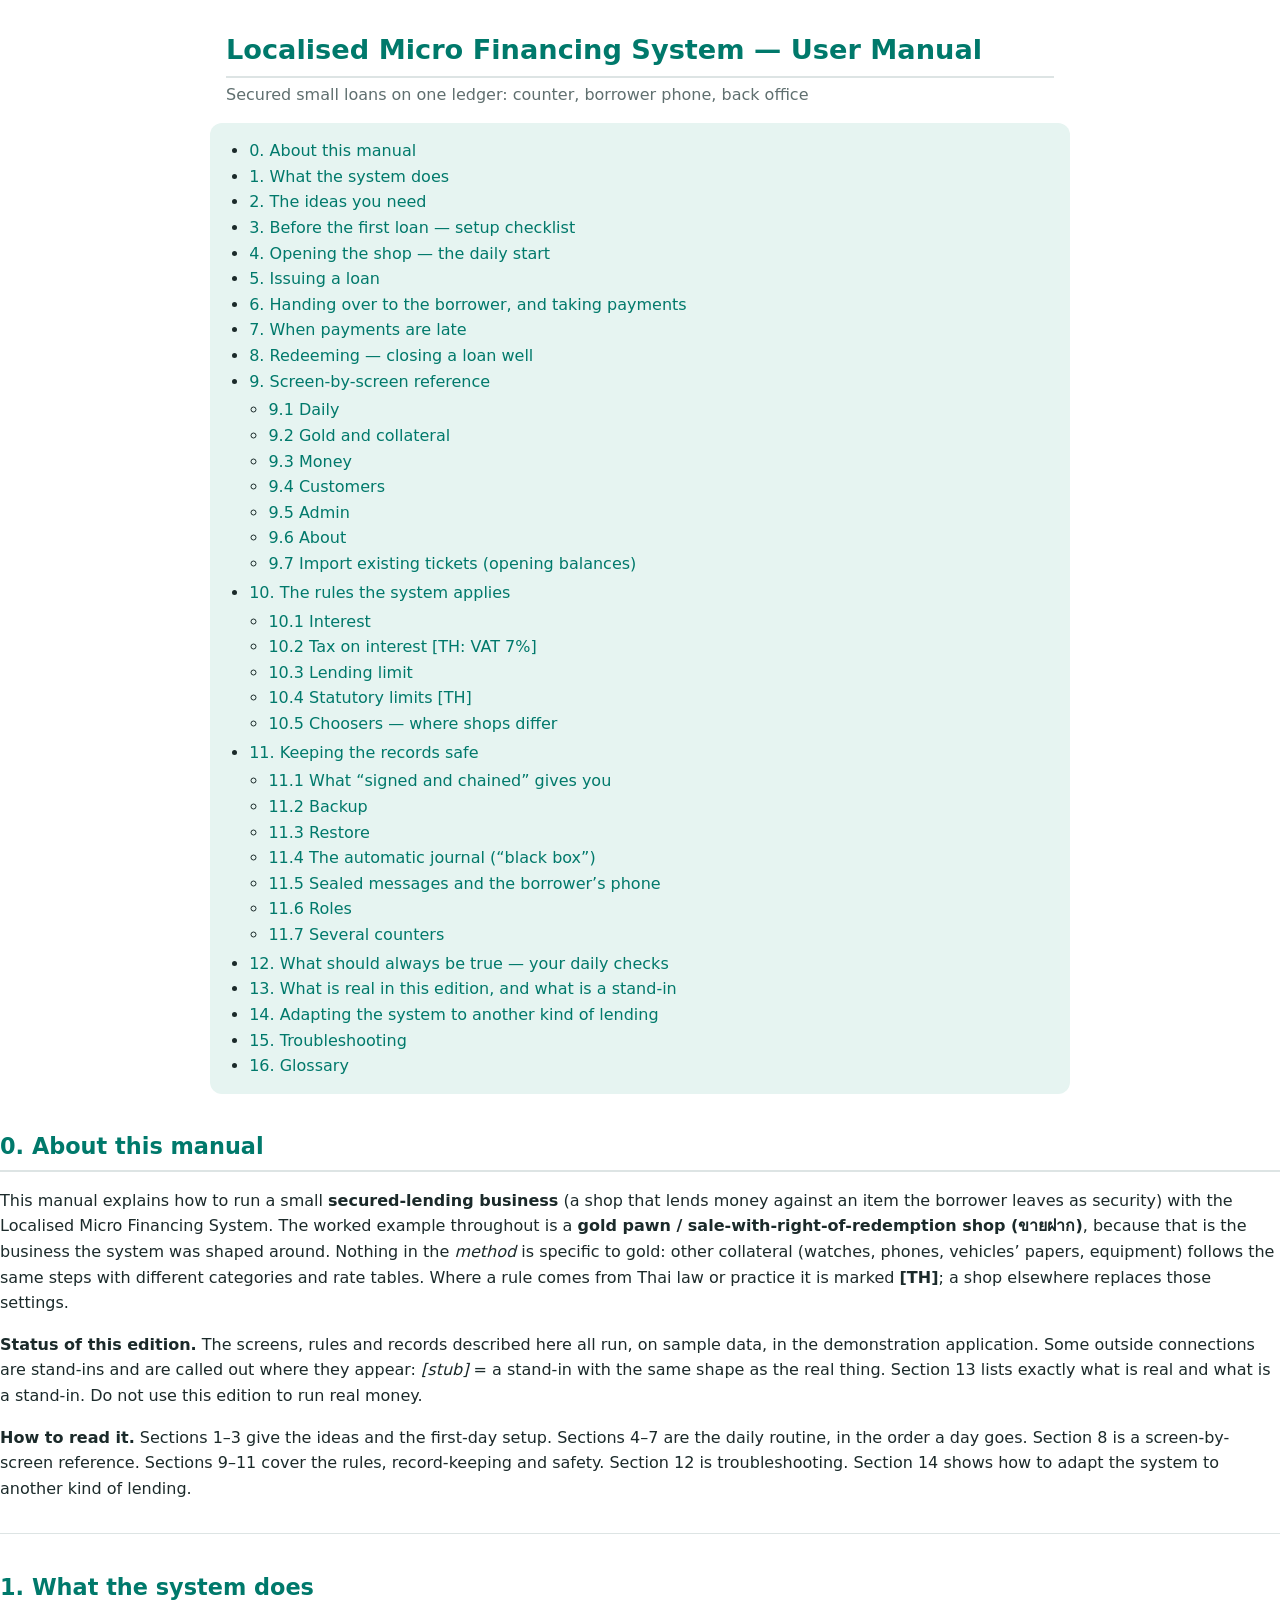
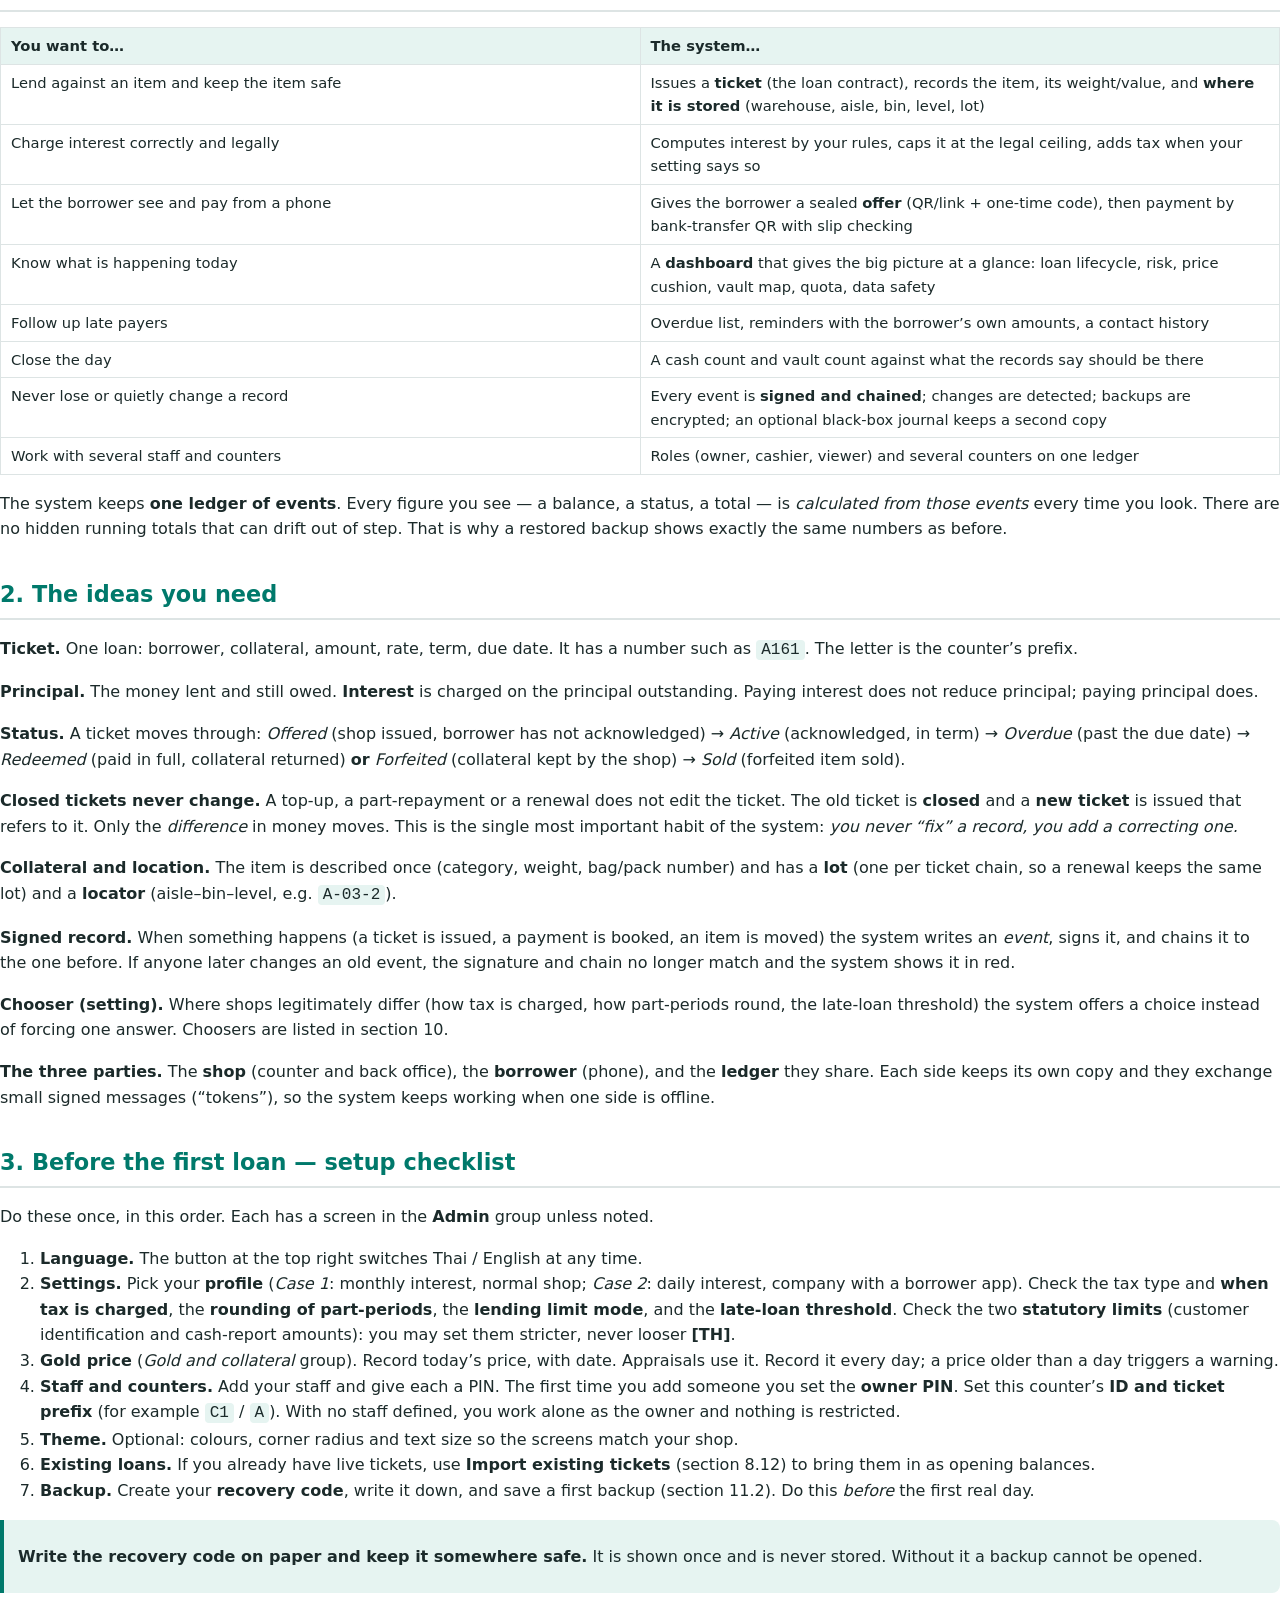
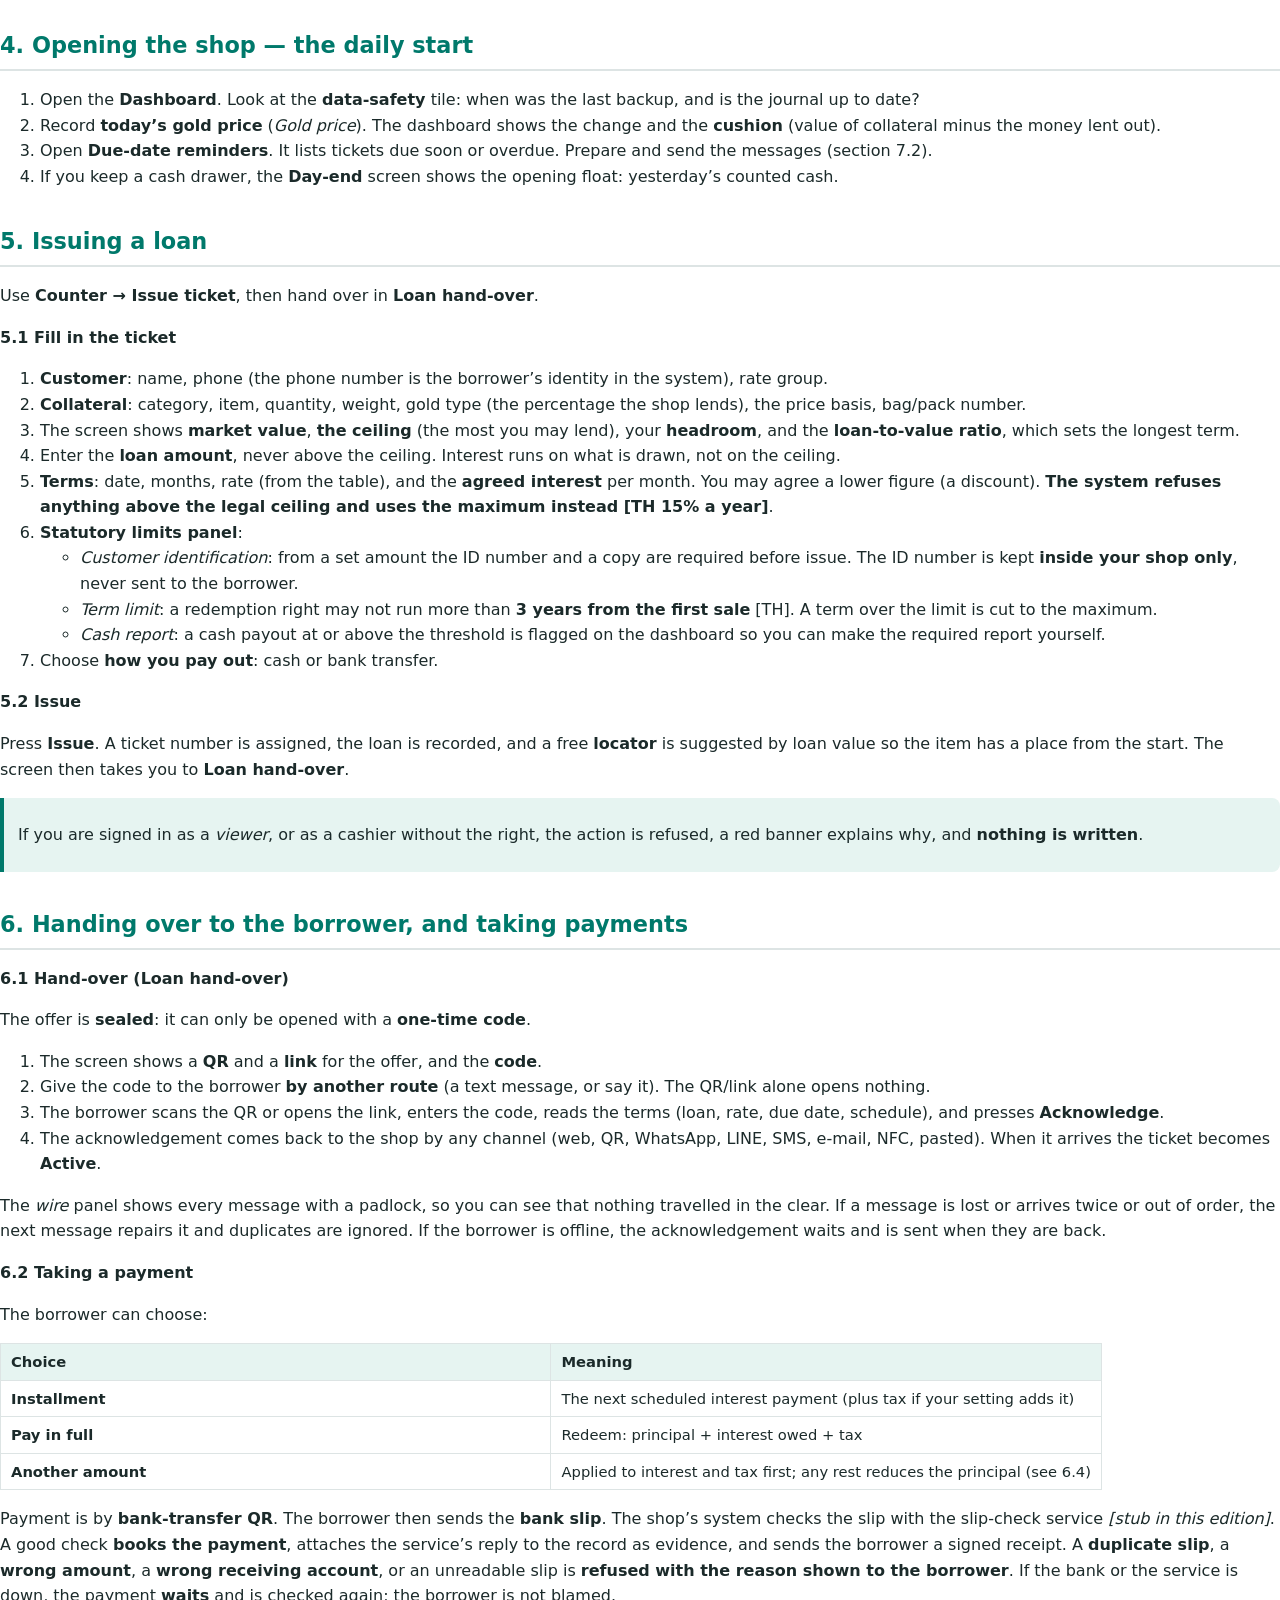
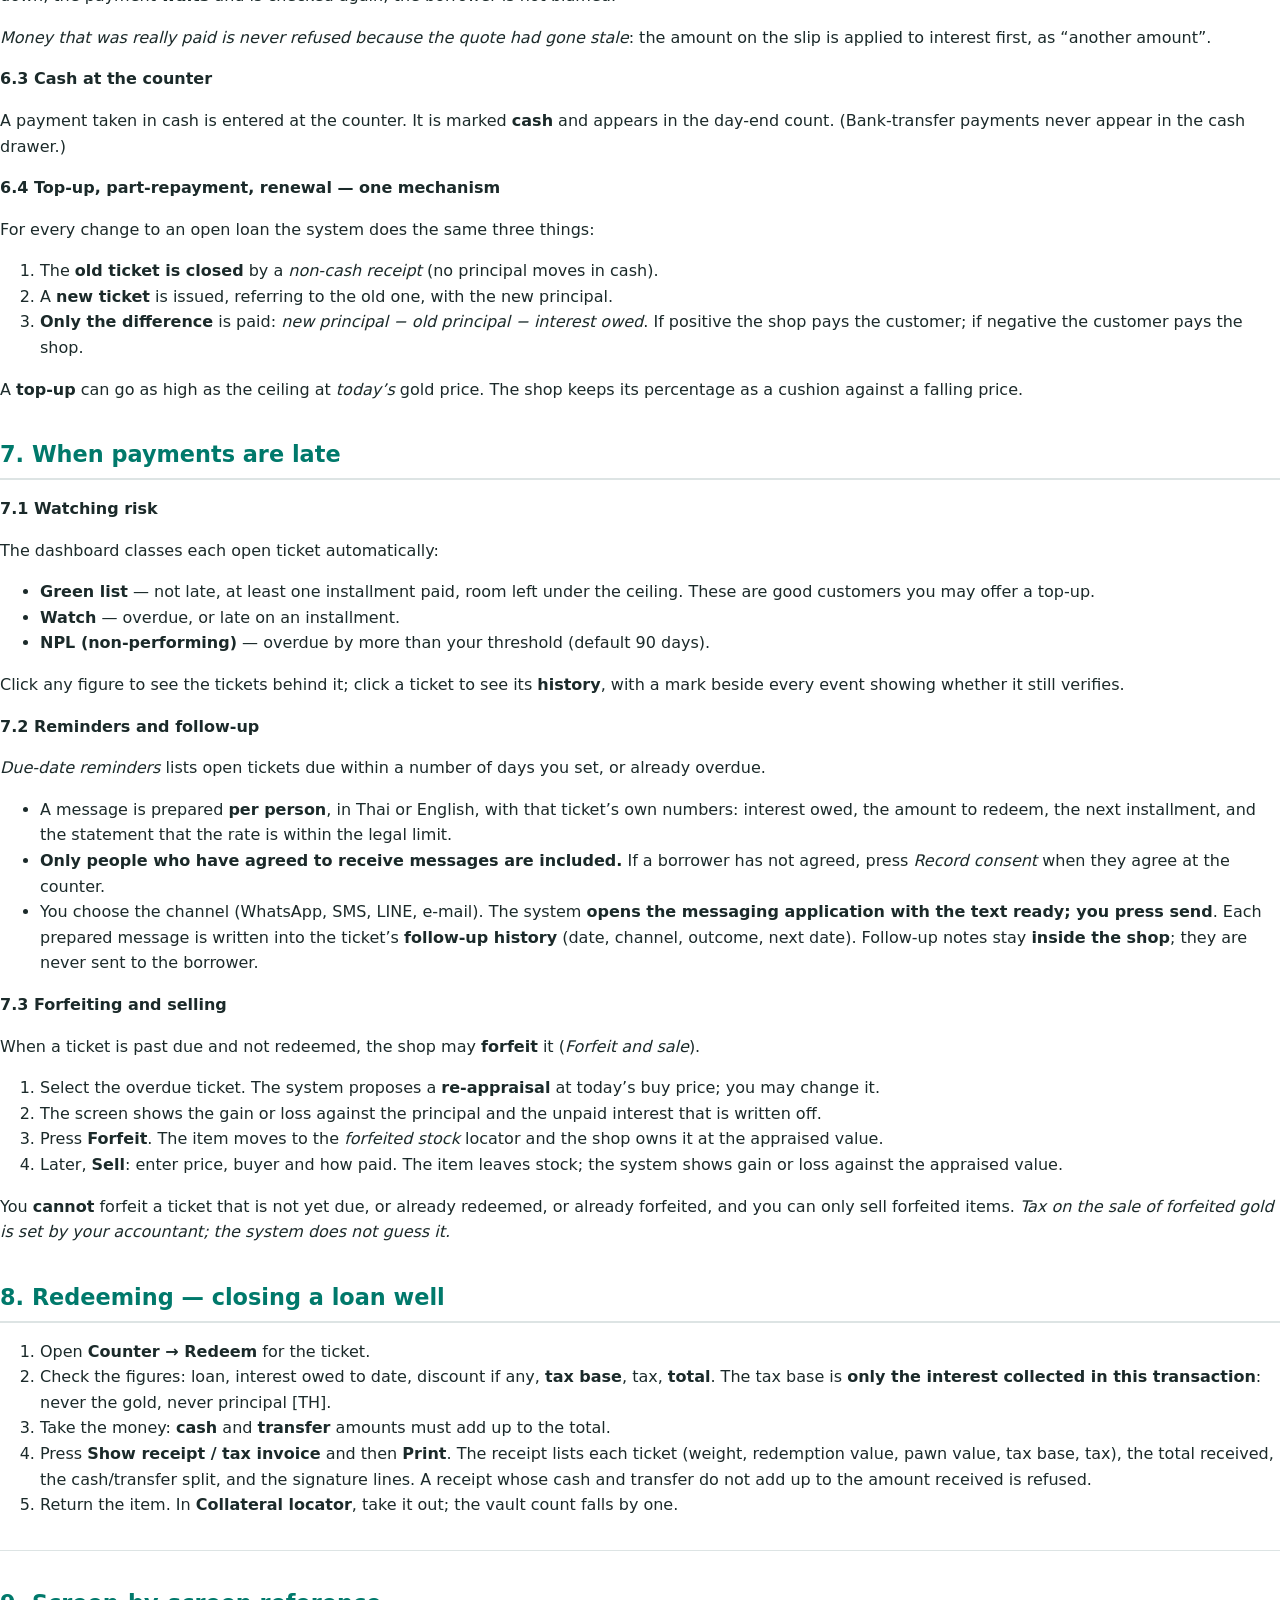
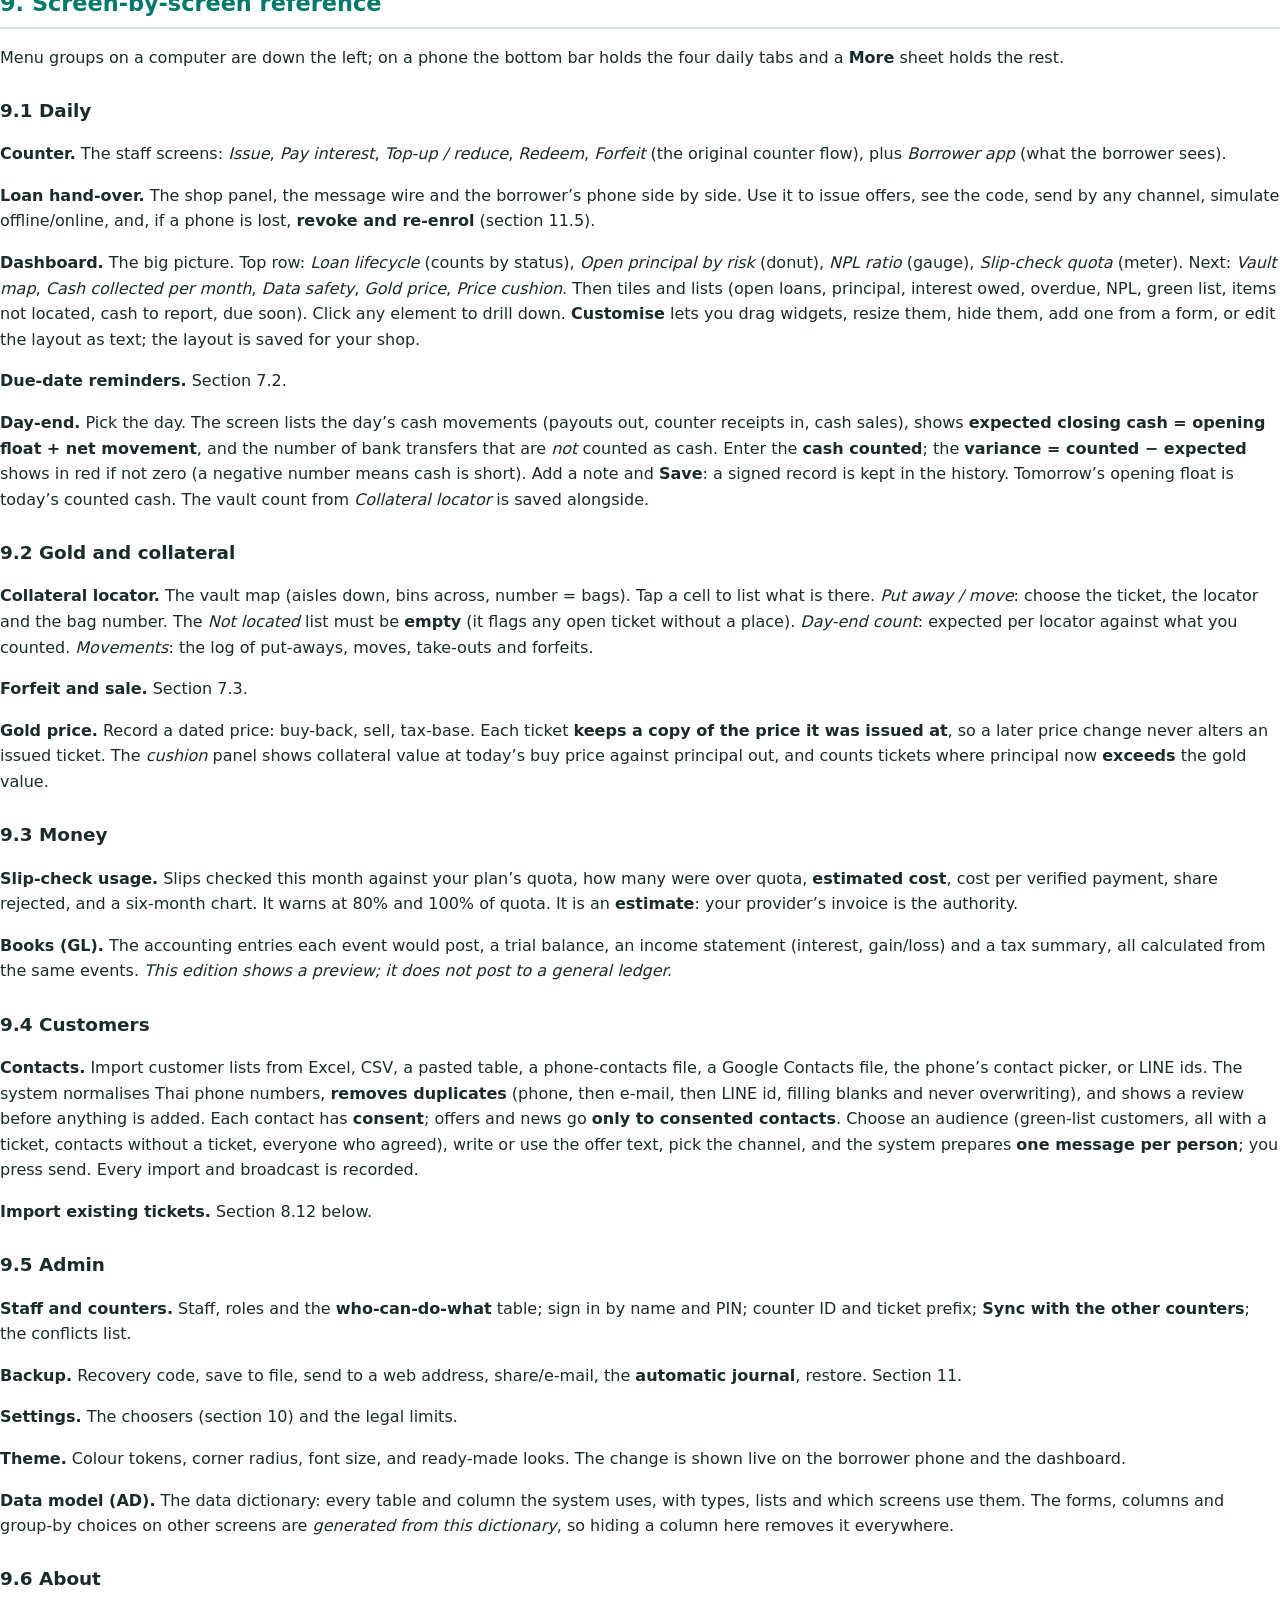
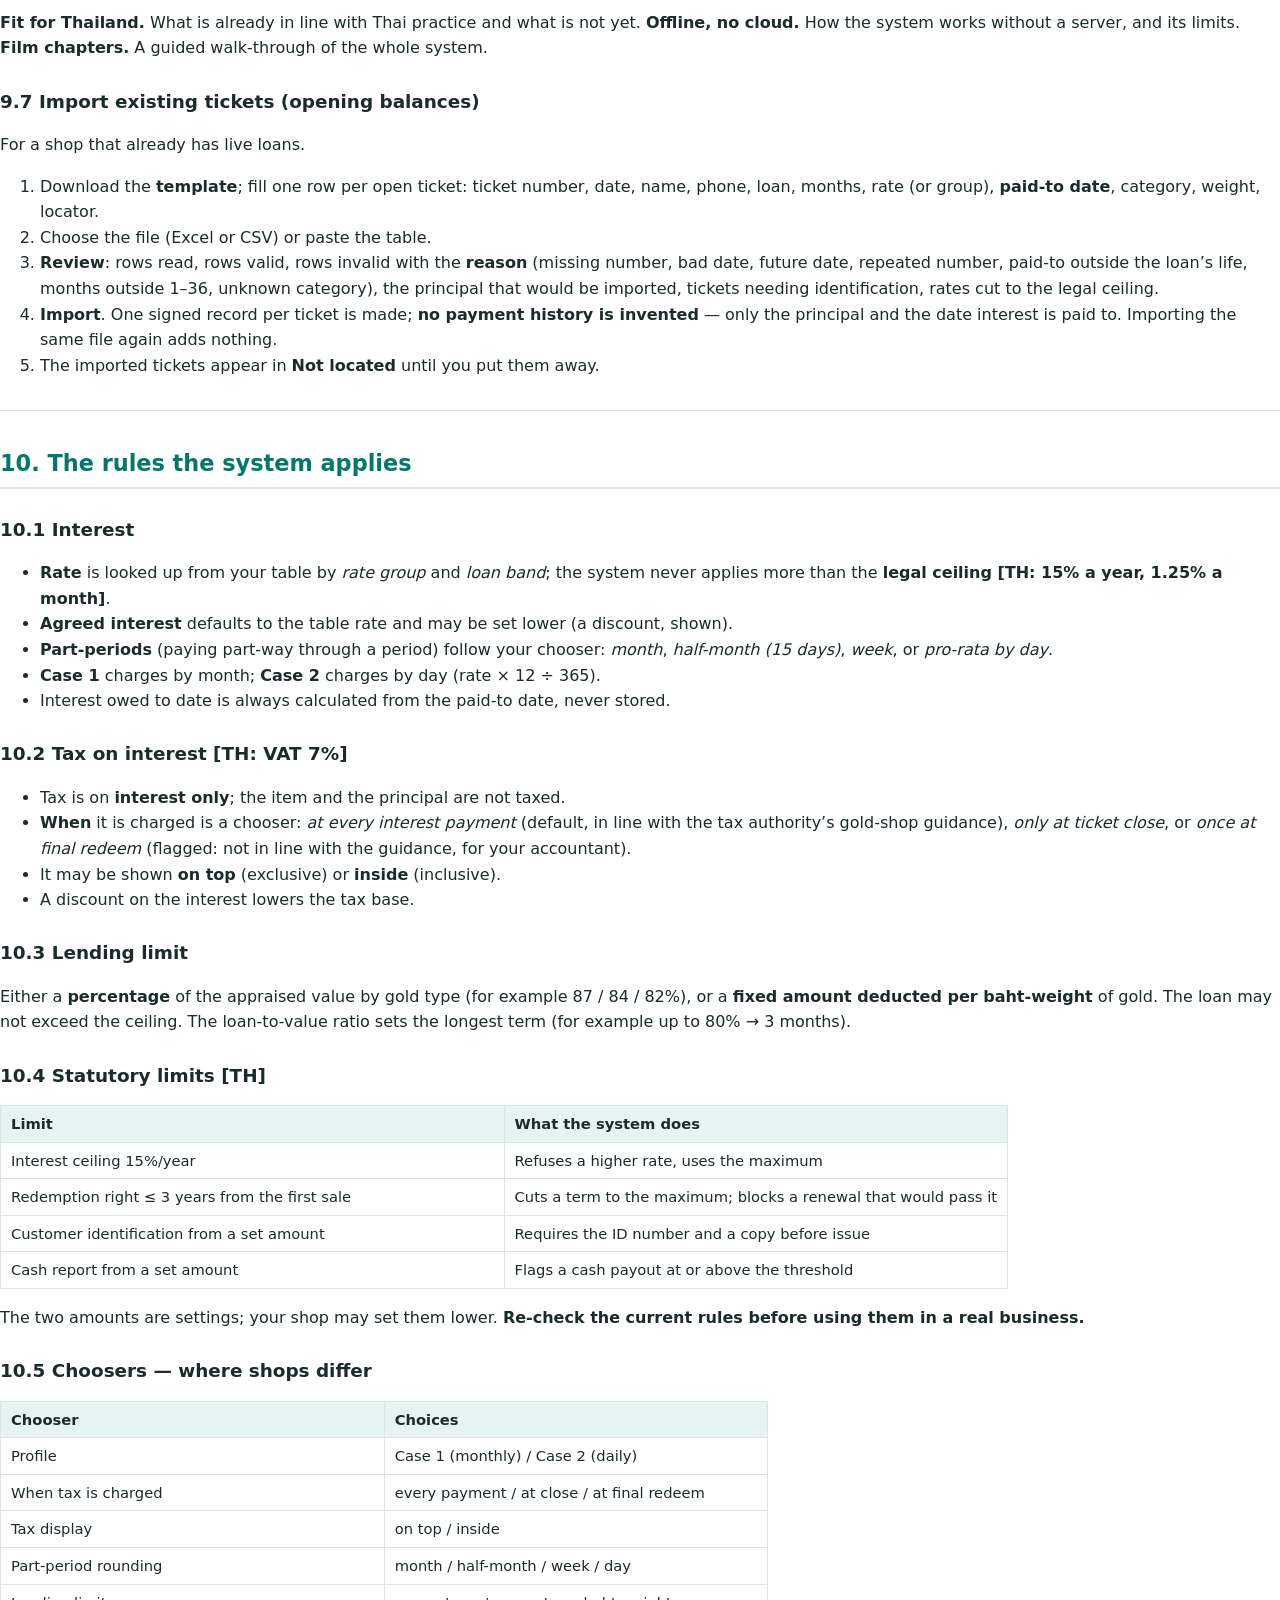
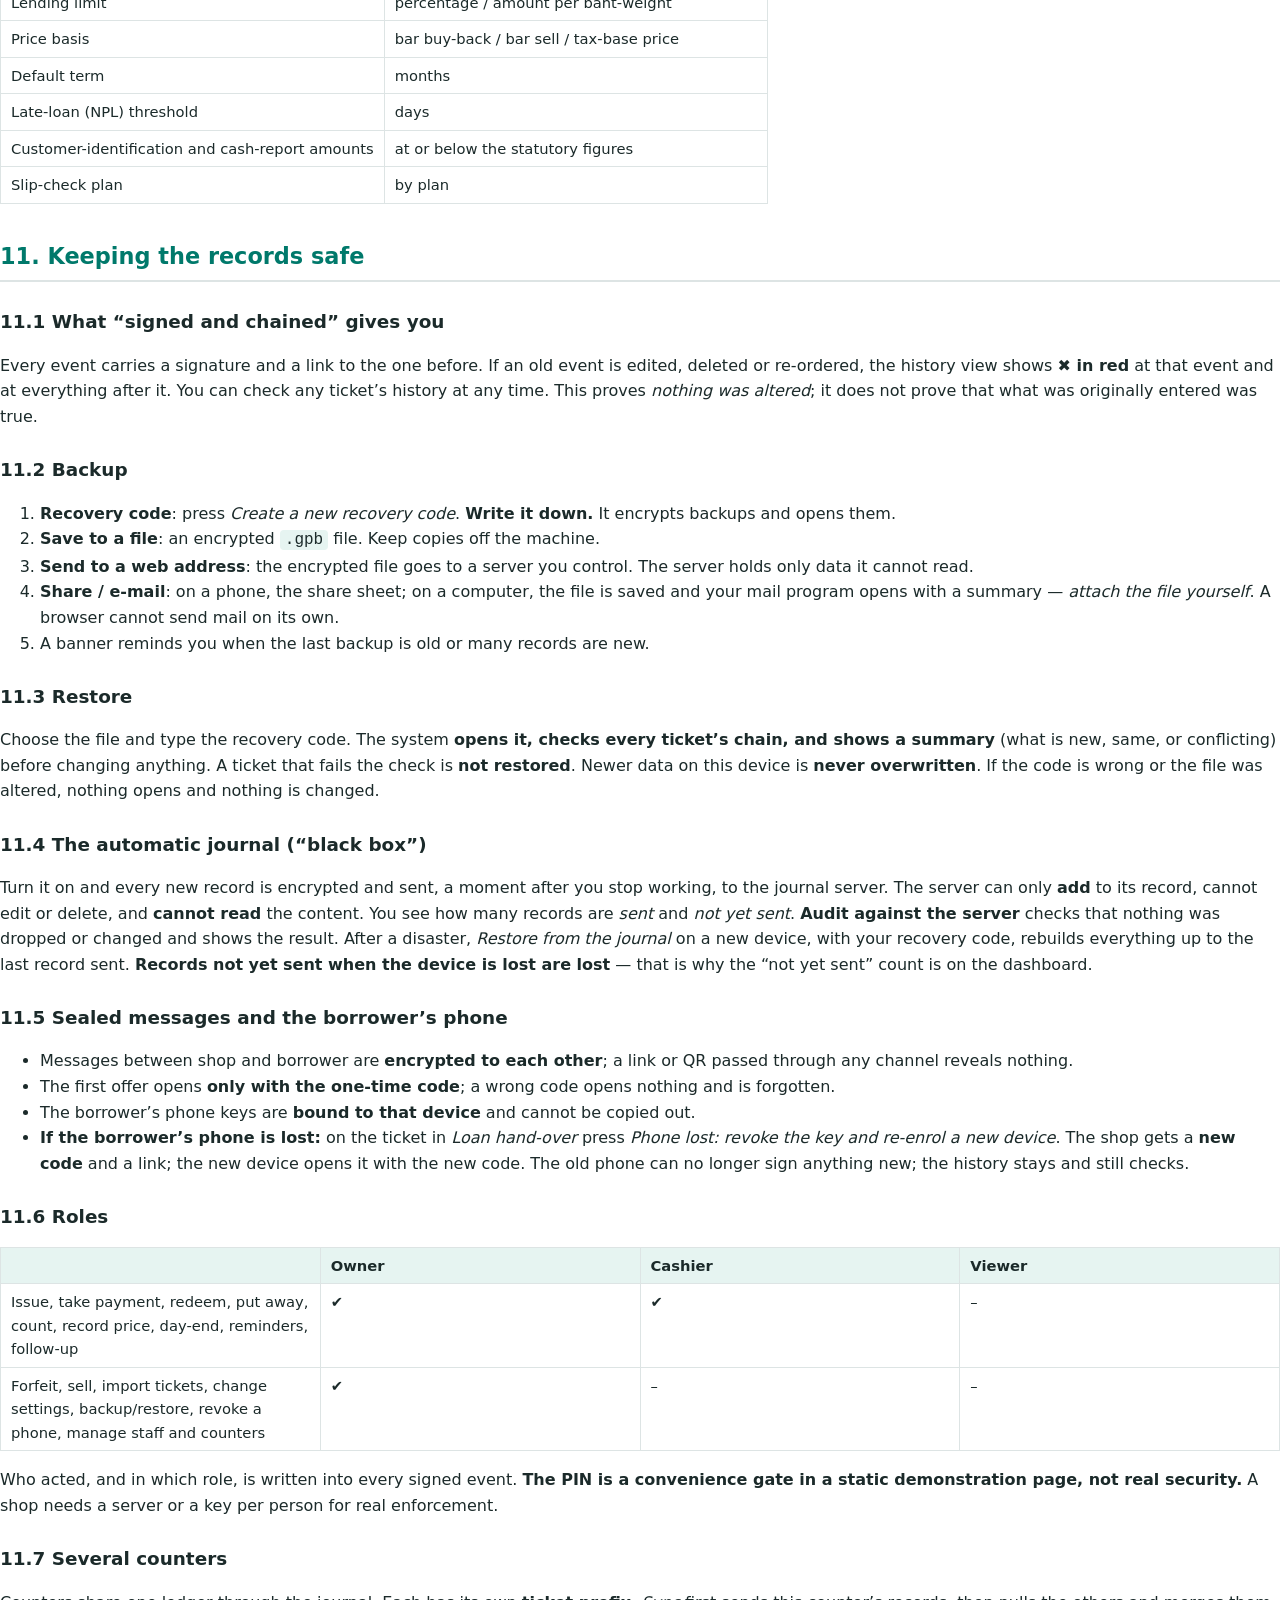
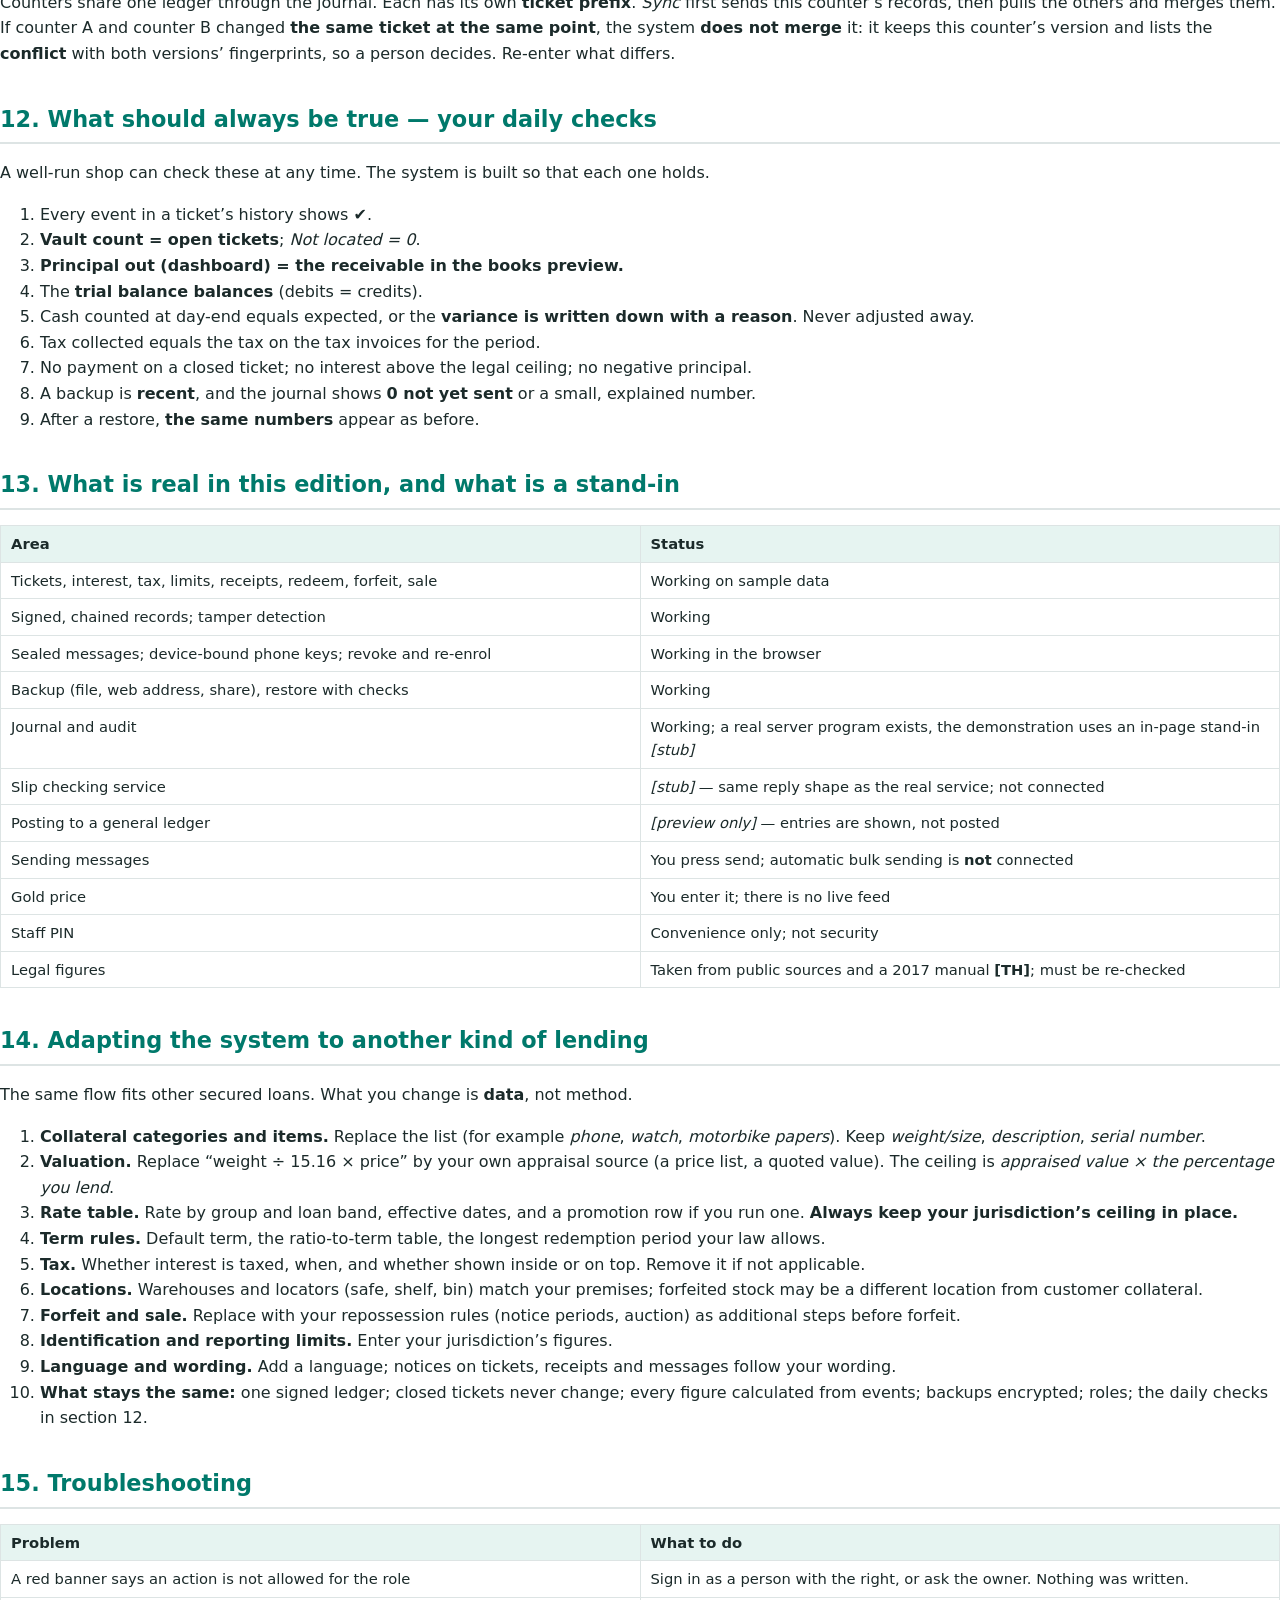
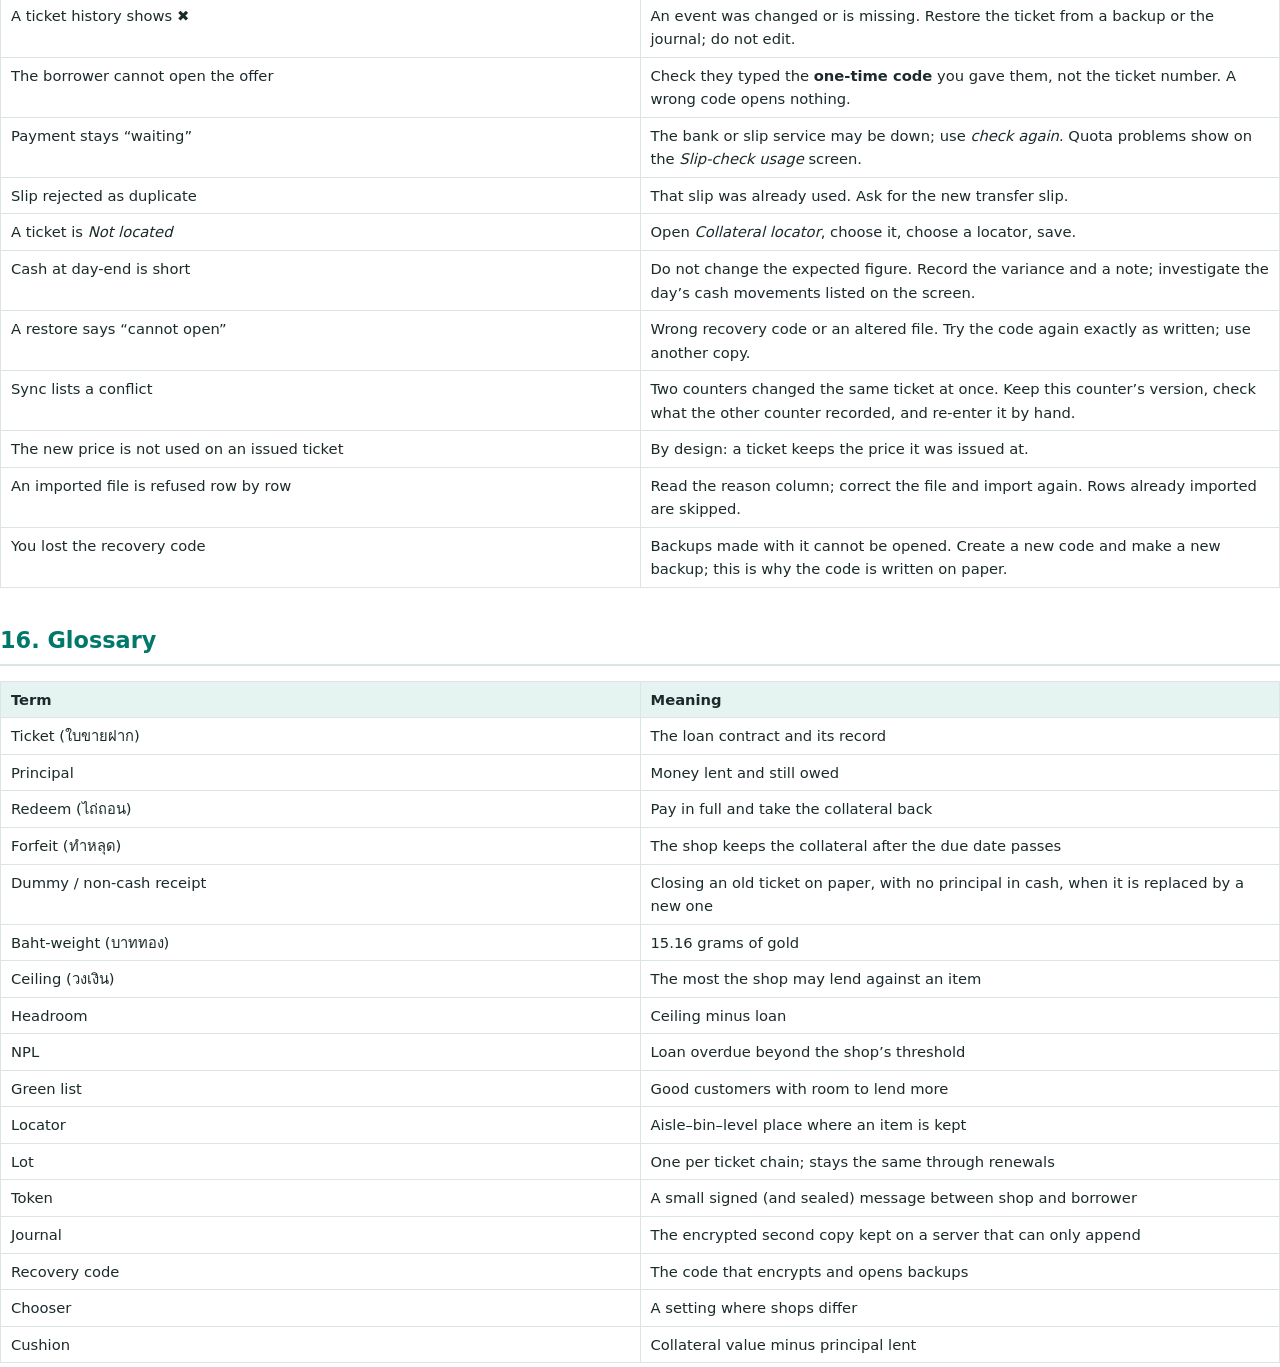
==== manual/index.html @ 19d47364 "User manual (HTML) linked from the landing page Co-Authored-By: Claude Sonnet 5.5 <noreply@anthropic" ====
<!DOCTYPE html>
<html xmlns="http://www.w3.org/1999/xhtml" lang="en" xml:lang="en">
<head>
  <meta charset="utf-8" />
  <meta name="generator" content="pandoc" />
  <meta name="viewport" content="width=device-width, initial-scale=1.0, user-scalable=yes" />
  <title>User manual</title>
  <style>
    code{white-space: pre-wrap;}
    span.smallcaps{font-variant: small-caps;}
    div.columns{display: flex; gap: min(4vw, 1.5em);}
    div.column{flex: auto; overflow-x: auto;}
    div.hanging-indent{margin-left: 1.5em; text-indent: -1.5em;}
    /* The extra [class] is a hack that increases specificity enough to
       override a similar rule in reveal.js */
    ul.task-list[class]{list-style: none;}
    ul.task-list li input[type="checkbox"] {
      font-size: inherit;
      width: 0.8em;
      margin: 0 0.8em 0.2em -1.6em;
      vertical-align: middle;
    }
    .display.math{display: block; text-align: center; margin: 0.5rem auto;}
  </style>
  <link rel="stylesheet" href="style.css" />
</head>
<body>
<header id="title-block-header">
<h1 class="title">Localised Micro Financing System — User Manual</h1>
<p class="subtitle">Secured small loans on one ledger: counter, borrower
phone, back office</p>
</header>
<nav id="TOC" role="doc-toc">
<ul>
<li><a href="#about-this-manual" id="toc-about-this-manual">0. About
this manual</a></li>
<li><a href="#what-the-system-does" id="toc-what-the-system-does">1.
What the system does</a></li>
<li><a href="#the-ideas-you-need" id="toc-the-ideas-you-need">2. The
ideas you need</a></li>
<li><a href="#before-the-first-loan-setup-checklist"
id="toc-before-the-first-loan-setup-checklist">3. Before the first loan
— setup checklist</a></li>
<li><a href="#opening-the-shop-the-daily-start"
id="toc-opening-the-shop-the-daily-start">4. Opening the shop — the
daily start</a></li>
<li><a href="#issuing-a-loan" id="toc-issuing-a-loan">5. Issuing a
loan</a></li>
<li><a href="#handing-over-to-the-borrower-and-taking-payments"
id="toc-handing-over-to-the-borrower-and-taking-payments">6. Handing
over to the borrower, and taking payments</a></li>
<li><a href="#when-payments-are-late" id="toc-when-payments-are-late">7.
When payments are late</a></li>
<li><a href="#redeeming-closing-a-loan-well"
id="toc-redeeming-closing-a-loan-well">8. Redeeming — closing a loan
well</a></li>
<li><a href="#screen-by-screen-reference"
id="toc-screen-by-screen-reference">9. Screen-by-screen reference</a>
<ul>
<li><a href="#daily" id="toc-daily">9.1 Daily</a></li>
<li><a href="#gold-and-collateral" id="toc-gold-and-collateral">9.2 Gold
and collateral</a></li>
<li><a href="#money" id="toc-money">9.3 Money</a></li>
<li><a href="#customers" id="toc-customers">9.4 Customers</a></li>
<li><a href="#admin" id="toc-admin">9.5 Admin</a></li>
<li><a href="#about" id="toc-about">9.6 About</a></li>
<li><a href="#import-existing-tickets-opening-balances"
id="toc-import-existing-tickets-opening-balances">9.7 Import existing
tickets (opening balances)</a></li>
</ul></li>
<li><a href="#the-rules-the-system-applies"
id="toc-the-rules-the-system-applies">10. The rules the system
applies</a>
<ul>
<li><a href="#interest" id="toc-interest">10.1 Interest</a></li>
<li><a href="#tax-on-interest-th-vat-7"
id="toc-tax-on-interest-th-vat-7">10.2 Tax on interest [TH: VAT
7%]</a></li>
<li><a href="#lending-limit" id="toc-lending-limit">10.3 Lending
limit</a></li>
<li><a href="#statutory-limits-th" id="toc-statutory-limits-th">10.4
Statutory limits [TH]</a></li>
<li><a href="#choosers-where-shops-differ"
id="toc-choosers-where-shops-differ">10.5 Choosers — where shops
differ</a></li>
</ul></li>
<li><a href="#keeping-the-records-safe"
id="toc-keeping-the-records-safe">11. Keeping the records safe</a>
<ul>
<li><a href="#what-signed-and-chained-gives-you"
id="toc-what-signed-and-chained-gives-you">11.1 What “signed and
chained” gives you</a></li>
<li><a href="#backup" id="toc-backup">11.2 Backup</a></li>
<li><a href="#restore" id="toc-restore">11.3 Restore</a></li>
<li><a href="#the-automatic-journal-black-box"
id="toc-the-automatic-journal-black-box">11.4 The automatic journal
(“black box”)</a></li>
<li><a href="#sealed-messages-and-the-borrowers-phone"
id="toc-sealed-messages-and-the-borrowers-phone">11.5 Sealed messages
and the borrower’s phone</a></li>
<li><a href="#roles" id="toc-roles">11.6 Roles</a></li>
<li><a href="#several-counters" id="toc-several-counters">11.7 Several
counters</a></li>
</ul></li>
<li><a href="#what-should-always-be-true-your-daily-checks"
id="toc-what-should-always-be-true-your-daily-checks">12. What should
always be true — your daily checks</a></li>
<li><a href="#what-is-real-in-this-edition-and-what-is-a-stand-in"
id="toc-what-is-real-in-this-edition-and-what-is-a-stand-in">13. What is
real in this edition, and what is a stand-in</a></li>
<li><a href="#adapting-the-system-to-another-kind-of-lending"
id="toc-adapting-the-system-to-another-kind-of-lending">14. Adapting the
system to another kind of lending</a></li>
<li><a href="#troubleshooting" id="toc-troubleshooting">15.
Troubleshooting</a></li>
<li><a href="#glossary" id="toc-glossary">16. Glossary</a></li>
</ul>
</nav>
<h1 id="about-this-manual">0. About this manual</h1>
<p>This manual explains how to run a small <strong>secured-lending
business</strong> (a shop that lends money against an item the borrower
leaves as security) with the Localised Micro Financing System. The
worked example throughout is a <strong>gold pawn /
sale-with-right-of-redemption shop (ขายฝาก)</strong>, because that is
the business the system was shaped around. Nothing in the
<em>method</em> is specific to gold: other collateral (watches, phones,
vehicles’ papers, equipment) follows the same steps with different
categories and rate tables. Where a rule comes from Thai law or practice
it is marked <strong>[TH]</strong>; a shop elsewhere replaces those
settings.</p>
<p><strong>Status of this edition.</strong> The screens, rules and
records described here all run, on sample data, in the demonstration
application. Some outside connections are stand-ins and are called out
where they appear: <em>[stub]</em> = a stand-in with the same shape as
the real thing. Section 13 lists exactly what is real and what is a
stand-in. Do not use this edition to run real money.</p>
<p><strong>How to read it.</strong> Sections 1–3 give the ideas and the
first-day setup. Sections 4–7 are the daily routine, in the order a day
goes. Section 8 is a screen-by-screen reference. Sections 9–11 cover the
rules, record-keeping and safety. Section 12 is troubleshooting. Section
14 shows how to adapt the system to another kind of lending.</p>
<hr />
<h1 id="what-the-system-does">1. What the system does</h1>
<table>
<colgroup>
<col style="width: 50%" />
<col style="width: 50%" />
</colgroup>
<thead>
<tr class="header">
<th>You want to…</th>
<th>The system…</th>
</tr>
</thead>
<tbody>
<tr class="odd">
<td>Lend against an item and keep the item safe</td>
<td>Issues a <strong>ticket</strong> (the loan contract), records the
item, its weight/value, and <strong>where it is stored</strong>
(warehouse, aisle, bin, level, lot)</td>
</tr>
<tr class="even">
<td>Charge interest correctly and legally</td>
<td>Computes interest by your rules, caps it at the legal ceiling, adds
tax when your setting says so</td>
</tr>
<tr class="odd">
<td>Let the borrower see and pay from a phone</td>
<td>Gives the borrower a sealed <strong>offer</strong> (QR/link +
one-time code), then payment by bank-transfer QR with slip checking</td>
</tr>
<tr class="even">
<td>Know what is happening today</td>
<td>A <strong>dashboard</strong> that gives the big picture at a glance:
loan lifecycle, risk, price cushion, vault map, quota, data safety</td>
</tr>
<tr class="odd">
<td>Follow up late payers</td>
<td>Overdue list, reminders with the borrower’s own amounts, a contact
history</td>
</tr>
<tr class="even">
<td>Close the day</td>
<td>A cash count and vault count against what the records say should be
there</td>
</tr>
<tr class="odd">
<td>Never lose or quietly change a record</td>
<td>Every event is <strong>signed and chained</strong>; changes are
detected; backups are encrypted; an optional black-box journal keeps a
second copy</td>
</tr>
<tr class="even">
<td>Work with several staff and counters</td>
<td>Roles (owner, cashier, viewer) and several counters on one
ledger</td>
</tr>
</tbody>
</table>
<p>The system keeps <strong>one ledger of events</strong>. Every figure
you see — a balance, a status, a total — is <em>calculated from those
events</em> every time you look. There are no hidden running totals that
can drift out of step. That is why a restored backup shows exactly the
same numbers as before.</p>
<h1 id="the-ideas-you-need">2. The ideas you need</h1>
<p><strong>Ticket.</strong> One loan: borrower, collateral, amount,
rate, term, due date. It has a number such as <code>A161</code>. The
letter is the counter’s prefix.</p>
<p><strong>Principal.</strong> The money lent and still owed.
<strong>Interest</strong> is charged on the principal outstanding.
Paying interest does not reduce principal; paying principal does.</p>
<p><strong>Status.</strong> A ticket moves through: <em>Offered</em>
(shop issued, borrower has not acknowledged) → <em>Active</em>
(acknowledged, in term) → <em>Overdue</em> (past the due date) →
<em>Redeemed</em> (paid in full, collateral returned)
<strong>or</strong> <em>Forfeited</em> (collateral kept by the shop) →
<em>Sold</em> (forfeited item sold).</p>
<p><strong>Closed tickets never change.</strong> A top-up, a
part-repayment or a renewal does not edit the ticket. The old ticket is
<strong>closed</strong> and a <strong>new ticket</strong> is issued that
refers to it. Only the <em>difference</em> in money moves. This is the
single most important habit of the system: <em>you never “fix” a record,
you add a correcting one.</em></p>
<p><strong>Collateral and location.</strong> The item is described once
(category, weight, bag/pack number) and has a <strong>lot</strong> (one
per ticket chain, so a renewal keeps the same lot) and a
<strong>locator</strong> (aisle–bin–level,
e.g. <code>A-03-2</code>).</p>
<p><strong>Signed record.</strong> When something happens (a ticket is
issued, a payment is booked, an item is moved) the system writes an
<em>event</em>, signs it, and chains it to the one before. If anyone
later changes an old event, the signature and chain no longer match and
the system shows it in red.</p>
<p><strong>Chooser (setting).</strong> Where shops legitimately differ
(how tax is charged, how part-periods round, the late-loan threshold)
the system offers a choice instead of forcing one answer. Choosers are
listed in section 10.</p>
<p><strong>The three parties.</strong> The <strong>shop</strong>
(counter and back office), the <strong>borrower</strong> (phone), and
the <strong>ledger</strong> they share. Each side keeps its own copy and
they exchange small signed messages (“tokens”), so the system keeps
working when one side is offline.</p>
<h1 id="before-the-first-loan-setup-checklist">3. Before the first loan
— setup checklist</h1>
<p>Do these once, in this order. Each has a screen in the
<strong>Admin</strong> group unless noted.</p>
<ol type="1">
<li><strong>Language.</strong> The button at the top right switches Thai
/ English at any time.</li>
<li><strong>Settings.</strong> Pick your <strong>profile</strong>
(<em>Case 1</em>: monthly interest, normal shop; <em>Case 2</em>: daily
interest, company with a borrower app). Check the tax type and
<strong>when tax is charged</strong>, the <strong>rounding of
part-periods</strong>, the <strong>lending limit mode</strong>, and the
<strong>late-loan threshold</strong>. Check the two <strong>statutory
limits</strong> (customer identification and cash-report amounts): you
may set them stricter, never looser <strong>[TH]</strong>.</li>
<li><strong>Gold price</strong> (<em>Gold and collateral</em> group).
Record today’s price, with date. Appraisals use it. Record it every day;
a price older than a day triggers a warning.</li>
<li><strong>Staff and counters.</strong> Add your staff and give each a
PIN. The first time you add someone you set the <strong>owner
PIN</strong>. Set this counter’s <strong>ID and ticket prefix</strong>
(for example <code>C1</code> / <code>A</code>). With no staff defined,
you work alone as the owner and nothing is restricted.</li>
<li><strong>Theme.</strong> Optional: colours, corner radius and text
size so the screens match your shop.</li>
<li><strong>Existing loans.</strong> If you already have live tickets,
use <strong>Import existing tickets</strong> (section 8.12) to bring
them in as opening balances.</li>
<li><strong>Backup.</strong> Create your <strong>recovery code</strong>,
write it down, and save a first backup (section 11.2). Do this
<em>before</em> the first real day.</li>
</ol>
<blockquote>
<p><strong>Write the recovery code on paper and keep it somewhere
safe.</strong> It is shown once and is never stored. Without it a backup
cannot be opened.</p>
</blockquote>
<h1 id="opening-the-shop-the-daily-start">4. Opening the shop — the
daily start</h1>
<ol type="1">
<li>Open the <strong>Dashboard</strong>. Look at the
<strong>data-safety</strong> tile: when was the last backup, and is the
journal up to date?</li>
<li>Record <strong>today’s gold price</strong> (<em>Gold price</em>).
The dashboard shows the change and the <strong>cushion</strong> (value
of collateral minus the money lent out).</li>
<li>Open <strong>Due-date reminders</strong>. It lists tickets due soon
or overdue. Prepare and send the messages (section 7.2).</li>
<li>If you keep a cash drawer, the <strong>Day-end</strong> screen shows
the opening float: yesterday’s counted cash.</li>
</ol>
<h1 id="issuing-a-loan">5. Issuing a loan</h1>
<p>Use <strong>Counter → Issue ticket</strong>, then hand over in
<strong>Loan hand-over</strong>.</p>
<p><strong>5.1 Fill in the ticket</strong></p>
<ol type="1">
<li><strong>Customer</strong>: name, phone (the phone number is the
borrower’s identity in the system), rate group.</li>
<li><strong>Collateral</strong>: category, item, quantity, weight, gold
type (the percentage the shop lends), the price basis, bag/pack
number.</li>
<li>The screen shows <strong>market value</strong>, <strong>the
ceiling</strong> (the most you may lend), your
<strong>headroom</strong>, and the <strong>loan-to-value ratio</strong>,
which sets the longest term.</li>
<li>Enter the <strong>loan amount</strong>, never above the ceiling.
Interest runs on what is drawn, not on the ceiling.</li>
<li><strong>Terms</strong>: date, months, rate (from the table), and the
<strong>agreed interest</strong> per month. You may agree a lower figure
(a discount). <strong>The system refuses anything above the legal
ceiling and uses the maximum instead [TH 15% a year]</strong>.</li>
<li><strong>Statutory limits panel</strong>:
<ul>
<li><em>Customer identification</em>: from a set amount the ID number
and a copy are required before issue. The ID number is kept
<strong>inside your shop only</strong>, never sent to the borrower.</li>
<li><em>Term limit</em>: a redemption right may not run more than
<strong>3 years from the first sale</strong> [TH]. A term over the limit
is cut to the maximum.</li>
<li><em>Cash report</em>: a cash payout at or above the threshold is
flagged on the dashboard so you can make the required report
yourself.</li>
</ul></li>
<li>Choose <strong>how you pay out</strong>: cash or bank transfer.</li>
</ol>
<p><strong>5.2 Issue</strong></p>
<p>Press <strong>Issue</strong>. A ticket number is assigned, the loan
is recorded, and a free <strong>locator</strong> is suggested by loan
value so the item has a place from the start. The screen then takes you
to <strong>Loan hand-over</strong>.</p>
<blockquote>
<p>If you are signed in as a <em>viewer</em>, or as a cashier without
the right, the action is refused, a red banner explains why, and
<strong>nothing is written</strong>.</p>
</blockquote>
<h1 id="handing-over-to-the-borrower-and-taking-payments">6. Handing
over to the borrower, and taking payments</h1>
<p><strong>6.1 Hand-over (Loan hand-over)</strong></p>
<p>The offer is <strong>sealed</strong>: it can only be opened with a
<strong>one-time code</strong>.</p>
<ol type="1">
<li>The screen shows a <strong>QR</strong> and a <strong>link</strong>
for the offer, and the <strong>code</strong>.</li>
<li>Give the code to the borrower <strong>by another route</strong> (a
text message, or say it). The QR/link alone opens nothing.</li>
<li>The borrower scans the QR or opens the link, enters the code, reads
the terms (loan, rate, due date, schedule), and presses
<strong>Acknowledge</strong>.</li>
<li>The acknowledgement comes back to the shop by any channel (web, QR,
WhatsApp, LINE, SMS, e-mail, NFC, pasted). When it arrives the ticket
becomes <strong>Active</strong>.</li>
</ol>
<p>The <em>wire</em> panel shows every message with a padlock, so you
can see that nothing travelled in the clear. If a message is lost or
arrives twice or out of order, the next message repairs it and
duplicates are ignored. If the borrower is offline, the acknowledgement
waits and is sent when they are back.</p>
<p><strong>6.2 Taking a payment</strong></p>
<p>The borrower can choose:</p>
<table>
<colgroup>
<col style="width: 50%" />
<col style="width: 50%" />
</colgroup>
<thead>
<tr class="header">
<th>Choice</th>
<th>Meaning</th>
</tr>
</thead>
<tbody>
<tr class="odd">
<td><strong>Installment</strong></td>
<td>The next scheduled interest payment (plus tax if your setting adds
it)</td>
</tr>
<tr class="even">
<td><strong>Pay in full</strong></td>
<td>Redeem: principal + interest owed + tax</td>
</tr>
<tr class="odd">
<td><strong>Another amount</strong></td>
<td>Applied to interest and tax first; any rest reduces the principal
(see 6.4)</td>
</tr>
</tbody>
</table>
<p>Payment is by <strong>bank-transfer QR</strong>. The borrower then
sends the <strong>bank slip</strong>. The shop’s system checks the slip
with the slip-check service <em>[stub in this edition]</em>. A good
check <strong>books the payment</strong>, attaches the service’s reply
to the record as evidence, and sends the borrower a signed receipt. A
<strong>duplicate slip</strong>, a <strong>wrong amount</strong>, a
<strong>wrong receiving account</strong>, or an unreadable slip is
<strong>refused with the reason shown to the borrower</strong>. If the
bank or the service is down, the payment <strong>waits</strong> and is
checked again; the borrower is not blamed.</p>
<p><em>Money that was really paid is never refused because the quote had
gone stale</em>: the amount on the slip is applied to interest first, as
“another amount”.</p>
<p><strong>6.3 Cash at the counter</strong></p>
<p>A payment taken in cash is entered at the counter. It is marked
<strong>cash</strong> and appears in the day-end count. (Bank-transfer
payments never appear in the cash drawer.)</p>
<p><strong>6.4 Top-up, part-repayment, renewal — one
mechanism</strong></p>
<p>For every change to an open loan the system does the same three
things:</p>
<ol type="1">
<li>The <strong>old ticket is closed</strong> by a <em>non-cash
receipt</em> (no principal moves in cash).</li>
<li>A <strong>new ticket</strong> is issued, referring to the old one,
with the new principal.</li>
<li><strong>Only the difference</strong> is paid: <em>new principal −
old principal − interest owed</em>. If positive the shop pays the
customer; if negative the customer pays the shop.</li>
</ol>
<p>A <strong>top-up</strong> can go as high as the ceiling at
<em>today’s</em> gold price. The shop keeps its percentage as a cushion
against a falling price.</p>
<h1 id="when-payments-are-late">7. When payments are late</h1>
<p><strong>7.1 Watching risk</strong></p>
<p>The dashboard classes each open ticket automatically:</p>
<ul>
<li><strong>Green list</strong> — not late, at least one installment
paid, room left under the ceiling. These are good customers you may
offer a top-up.</li>
<li><strong>Watch</strong> — overdue, or late on an installment.</li>
<li><strong>NPL (non-performing)</strong> — overdue by more than your
threshold (default 90 days).</li>
</ul>
<p>Click any figure to see the tickets behind it; click a ticket to see
its <strong>history</strong>, with a mark beside every event showing
whether it still verifies.</p>
<p><strong>7.2 Reminders and follow-up</strong></p>
<p><em>Due-date reminders</em> lists open tickets due within a number of
days you set, or already overdue.</p>
<ul>
<li>A message is prepared <strong>per person</strong>, in Thai or
English, with that ticket’s own numbers: interest owed, the amount to
redeem, the next installment, and the statement that the rate is within
the legal limit.</li>
<li><strong>Only people who have agreed to receive messages are
included.</strong> If a borrower has not agreed, press <em>Record
consent</em> when they agree at the counter.</li>
<li>You choose the channel (WhatsApp, SMS, LINE, e-mail). The system
<strong>opens the messaging application with the text ready; you press
send</strong>. Each prepared message is written into the ticket’s
<strong>follow-up history</strong> (date, channel, outcome, next date).
Follow-up notes stay <strong>inside the shop</strong>; they are never
sent to the borrower.</li>
</ul>
<p><strong>7.3 Forfeiting and selling</strong></p>
<p>When a ticket is past due and not redeemed, the shop may
<strong>forfeit</strong> it (<em>Forfeit and sale</em>).</p>
<ol type="1">
<li>Select the overdue ticket. The system proposes a
<strong>re-appraisal</strong> at today’s buy price; you may change
it.</li>
<li>The screen shows the gain or loss against the principal and the
unpaid interest that is written off.</li>
<li>Press <strong>Forfeit</strong>. The item moves to the <em>forfeited
stock</em> locator and the shop owns it at the appraised value.</li>
<li>Later, <strong>Sell</strong>: enter price, buyer and how paid. The
item leaves stock; the system shows gain or loss against the appraised
value.</li>
</ol>
<p>You <strong>cannot</strong> forfeit a ticket that is not yet due, or
already redeemed, or already forfeited, and you can only sell forfeited
items. <em>Tax on the sale of forfeited gold is set by your accountant;
the system does not guess it.</em></p>
<h1 id="redeeming-closing-a-loan-well">8. Redeeming — closing a loan
well</h1>
<ol type="1">
<li>Open <strong>Counter → Redeem</strong> for the ticket.</li>
<li>Check the figures: loan, interest owed to date, discount if any,
<strong>tax base</strong>, tax, <strong>total</strong>. The tax base is
<strong>only the interest collected in this transaction</strong>: never
the gold, never principal [TH].</li>
<li>Take the money: <strong>cash</strong> and <strong>transfer</strong>
amounts must add up to the total.</li>
<li>Press <strong>Show receipt / tax invoice</strong> and then
<strong>Print</strong>. The receipt lists each ticket (weight,
redemption value, pawn value, tax base, tax), the total received, the
cash/transfer split, and the signature lines. A receipt whose cash and
transfer do not add up to the amount received is refused.</li>
<li>Return the item. In <strong>Collateral locator</strong>, take it
out; the vault count falls by one.</li>
</ol>
<hr />
<h1 id="screen-by-screen-reference">9. Screen-by-screen reference</h1>
<p>Menu groups on a computer are down the left; on a phone the bottom
bar holds the four daily tabs and a <strong>More</strong> sheet holds
the rest.</p>
<h2 id="daily">9.1 Daily</h2>
<p><strong>Counter.</strong> The staff screens: <em>Issue</em>, <em>Pay
interest</em>, <em>Top-up / reduce</em>, <em>Redeem</em>,
<em>Forfeit</em> (the original counter flow), plus <em>Borrower app</em>
(what the borrower sees).</p>
<p><strong>Loan hand-over.</strong> The shop panel, the message wire and
the borrower’s phone side by side. Use it to issue offers, see the code,
send by any channel, simulate offline/online, and, if a phone is lost,
<strong>revoke and re-enrol</strong> (section 11.5).</p>
<p><strong>Dashboard.</strong> The big picture. Top row: <em>Loan
lifecycle</em> (counts by status), <em>Open principal by risk</em>
(donut), <em>NPL ratio</em> (gauge), <em>Slip-check quota</em> (meter).
Next: <em>Vault map</em>, <em>Cash collected per month</em>, <em>Data
safety</em>, <em>Gold price</em>, <em>Price cushion</em>. Then tiles and
lists (open loans, principal, interest owed, overdue, NPL, green list,
items not located, cash to report, due soon). Click any element to drill
down. <strong>Customise</strong> lets you drag widgets, resize them,
hide them, add one from a form, or edit the layout as text; the layout
is saved for your shop.</p>
<p><strong>Due-date reminders.</strong> Section 7.2.</p>
<p><strong>Day-end.</strong> Pick the day. The screen lists the day’s
cash movements (payouts out, counter receipts in, cash sales), shows
<strong>expected closing cash = opening float + net movement</strong>,
and the number of bank transfers that are <em>not</em> counted as cash.
Enter the <strong>cash counted</strong>; the <strong>variance = counted
− expected</strong> shows in red if not zero (a negative number means
cash is short). Add a note and <strong>Save</strong>: a signed record is
kept in the history. Tomorrow’s opening float is today’s counted cash.
The vault count from <em>Collateral locator</em> is saved alongside.</p>
<h2 id="gold-and-collateral">9.2 Gold and collateral</h2>
<p><strong>Collateral locator.</strong> The vault map (aisles down, bins
across, number = bags). Tap a cell to list what is there. <em>Put away /
move</em>: choose the ticket, the locator and the bag number. The
<em>Not located</em> list must be <strong>empty</strong> (it flags any
open ticket without a place). <em>Day-end count</em>: expected per
locator against what you counted. <em>Movements</em>: the log of
put-aways, moves, take-outs and forfeits.</p>
<p><strong>Forfeit and sale.</strong> Section 7.3.</p>
<p><strong>Gold price.</strong> Record a dated price: buy-back, sell,
tax-base. Each ticket <strong>keeps a copy of the price it was issued
at</strong>, so a later price change never alters an issued ticket. The
<em>cushion</em> panel shows collateral value at today’s buy price
against principal out, and counts tickets where principal now
<strong>exceeds</strong> the gold value.</p>
<h2 id="money">9.3 Money</h2>
<p><strong>Slip-check usage.</strong> Slips checked this month against
your plan’s quota, how many were over quota, <strong>estimated
cost</strong>, cost per verified payment, share rejected, and a
six-month chart. It warns at 80% and 100% of quota. It is an
<strong>estimate</strong>: your provider’s invoice is the authority.</p>
<p><strong>Books (GL).</strong> The accounting entries each event would
post, a trial balance, an income statement (interest, gain/loss) and a
tax summary, all calculated from the same events. <em>This edition shows
a preview; it does not post to a general ledger.</em></p>
<h2 id="customers">9.4 Customers</h2>
<p><strong>Contacts.</strong> Import customer lists from Excel, CSV, a
pasted table, a phone-contacts file, a Google Contacts file, the phone’s
contact picker, or LINE ids. The system normalises Thai phone numbers,
<strong>removes duplicates</strong> (phone, then e-mail, then LINE id,
filling blanks and never overwriting), and shows a review before
anything is added. Each contact has <strong>consent</strong>; offers and
news go <strong>only to consented contacts</strong>. Choose an audience
(green-list customers, all with a ticket, contacts without a ticket,
everyone who agreed), write or use the offer text, pick the channel, and
the system prepares <strong>one message per person</strong>; you press
send. Every import and broadcast is recorded.</p>
<p><strong>Import existing tickets.</strong> Section 8.12 below.</p>
<h2 id="admin">9.5 Admin</h2>
<p><strong>Staff and counters.</strong> Staff, roles and the
<strong>who-can-do-what</strong> table; sign in by name and PIN; counter
ID and ticket prefix; <strong>Sync with the other counters</strong>; the
conflicts list.</p>
<p><strong>Backup.</strong> Recovery code, save to file, send to a web
address, share/e-mail, the <strong>automatic journal</strong>, restore.
Section 11.</p>
<p><strong>Settings.</strong> The choosers (section 10) and the legal
limits.</p>
<p><strong>Theme.</strong> Colour tokens, corner radius, font size, and
ready-made looks. The change is shown live on the borrower phone and the
dashboard.</p>
<p><strong>Data model (AD).</strong> The data dictionary: every table
and column the system uses, with types, lists and which screens use
them. The forms, columns and group-by choices on other screens are
<em>generated from this dictionary</em>, so hiding a column here removes
it everywhere.</p>
<h2 id="about">9.6 About</h2>
<p><strong>Fit for Thailand.</strong> What is already in line with Thai
practice and what is not yet. <strong>Offline, no cloud.</strong> How
the system works without a server, and its limits. <strong>Film
chapters.</strong> A guided walk-through of the whole system.</p>
<h2 id="import-existing-tickets-opening-balances">9.7 Import existing
tickets (opening balances)</h2>
<p>For a shop that already has live loans.</p>
<ol type="1">
<li>Download the <strong>template</strong>; fill one row per open
ticket: ticket number, date, name, phone, loan, months, rate (or group),
<strong>paid-to date</strong>, category, weight, locator.</li>
<li>Choose the file (Excel or CSV) or paste the table.</li>
<li><strong>Review</strong>: rows read, rows valid, rows invalid with
the <strong>reason</strong> (missing number, bad date, future date,
repeated number, paid-to outside the loan’s life, months outside 1–36,
unknown category), the principal that would be imported, tickets needing
identification, rates cut to the legal ceiling.</li>
<li><strong>Import</strong>. One signed record per ticket is made;
<strong>no payment history is invented</strong> — only the principal and
the date interest is paid to. Importing the same file again adds
nothing.</li>
<li>The imported tickets appear in <strong>Not located</strong> until
you put them away.</li>
</ol>
<hr />
<h1 id="the-rules-the-system-applies">10. The rules the system
applies</h1>
<h2 id="interest">10.1 Interest</h2>
<ul>
<li><strong>Rate</strong> is looked up from your table by <em>rate
group</em> and <em>loan band</em>; the system never applies more than
the <strong>legal ceiling [TH: 15% a year, 1.25% a month]</strong>.</li>
<li><strong>Agreed interest</strong> defaults to the table rate and may
be set lower (a discount, shown).</li>
<li><strong>Part-periods</strong> (paying part-way through a period)
follow your chooser: <em>month</em>, <em>half-month (15 days)</em>,
<em>week</em>, or <em>pro-rata by day</em>.</li>
<li><strong>Case 1</strong> charges by month; <strong>Case 2</strong>
charges by day (rate × 12 ÷ 365).</li>
<li>Interest owed to date is always calculated from the paid-to date,
never stored.</li>
</ul>
<h2 id="tax-on-interest-th-vat-7">10.2 Tax on interest [TH: VAT 7%]</h2>
<ul>
<li>Tax is on <strong>interest only</strong>; the item and the principal
are not taxed.</li>
<li><strong>When</strong> it is charged is a chooser: <em>at every
interest payment</em> (default, in line with the tax authority’s
gold-shop guidance), <em>only at ticket close</em>, or <em>once at final
redeem</em> (flagged: not in line with the guidance, for your
accountant).</li>
<li>It may be shown <strong>on top</strong> (exclusive) or
<strong>inside</strong> (inclusive).</li>
<li>A discount on the interest lowers the tax base.</li>
</ul>
<h2 id="lending-limit">10.3 Lending limit</h2>
<p>Either a <strong>percentage</strong> of the appraised value by gold
type (for example 87 / 84 / 82%), or a <strong>fixed amount deducted per
baht-weight</strong> of gold. The loan may not exceed the ceiling. The
loan-to-value ratio sets the longest term (for example up to 80% → 3
months).</p>
<h2 id="statutory-limits-th">10.4 Statutory limits [TH]</h2>
<table>
<colgroup>
<col style="width: 50%" />
<col style="width: 50%" />
</colgroup>
<thead>
<tr class="header">
<th>Limit</th>
<th>What the system does</th>
</tr>
</thead>
<tbody>
<tr class="odd">
<td>Interest ceiling 15%/year</td>
<td>Refuses a higher rate, uses the maximum</td>
</tr>
<tr class="even">
<td>Redemption right ≤ 3 years from the first sale</td>
<td>Cuts a term to the maximum; blocks a renewal that would pass it</td>
</tr>
<tr class="odd">
<td>Customer identification from a set amount</td>
<td>Requires the ID number and a copy before issue</td>
</tr>
<tr class="even">
<td>Cash report from a set amount</td>
<td>Flags a cash payout at or above the threshold</td>
</tr>
</tbody>
</table>
<p>The two amounts are settings; your shop may set them lower.
<strong>Re-check the current rules before using them in a real
business.</strong></p>
<h2 id="choosers-where-shops-differ">10.5 Choosers — where shops
differ</h2>
<table>
<colgroup>
<col style="width: 50%" />
<col style="width: 50%" />
</colgroup>
<thead>
<tr class="header">
<th>Chooser</th>
<th>Choices</th>
</tr>
</thead>
<tbody>
<tr class="odd">
<td>Profile</td>
<td>Case 1 (monthly) / Case 2 (daily)</td>
</tr>
<tr class="even">
<td>When tax is charged</td>
<td>every payment / at close / at final redeem</td>
</tr>
<tr class="odd">
<td>Tax display</td>
<td>on top / inside</td>
</tr>
<tr class="even">
<td>Part-period rounding</td>
<td>month / half-month / week / day</td>
</tr>
<tr class="odd">
<td>Lending limit</td>
<td>percentage / amount per baht-weight</td>
</tr>
<tr class="even">
<td>Price basis</td>
<td>bar buy-back / bar sell / tax-base price</td>
</tr>
<tr class="odd">
<td>Default term</td>
<td>months</td>
</tr>
<tr class="even">
<td>Late-loan (NPL) threshold</td>
<td>days</td>
</tr>
<tr class="odd">
<td>Customer-identification and cash-report amounts</td>
<td>at or below the statutory figures</td>
</tr>
<tr class="even">
<td>Slip-check plan</td>
<td>by plan</td>
</tr>
</tbody>
</table>
<h1 id="keeping-the-records-safe">11. Keeping the records safe</h1>
<h2 id="what-signed-and-chained-gives-you">11.1 What “signed and
chained” gives you</h2>
<p>Every event carries a signature and a link to the one before. If an
old event is edited, deleted or re-ordered, the history view shows
<strong>✖ in red</strong> at that event and at everything after it. You
can check any ticket’s history at any time. This proves <em>nothing was
altered</em>; it does not prove that what was originally entered was
true.</p>
<h2 id="backup">11.2 Backup</h2>
<ol type="1">
<li><strong>Recovery code</strong>: press <em>Create a new recovery
code</em>. <strong>Write it down.</strong> It encrypts backups and opens
them.</li>
<li><strong>Save to a file</strong>: an encrypted <code>.gpb</code>
file. Keep copies off the machine.</li>
<li><strong>Send to a web address</strong>: the encrypted file goes to a
server you control. The server holds only data it cannot read.</li>
<li><strong>Share / e-mail</strong>: on a phone, the share sheet; on a
computer, the file is saved and your mail program opens with a summary —
<em>attach the file yourself</em>. A browser cannot send mail on its
own.</li>
<li>A banner reminds you when the last backup is old or many records are
new.</li>
</ol>
<h2 id="restore">11.3 Restore</h2>
<p>Choose the file and type the recovery code. The system <strong>opens
it, checks every ticket’s chain, and shows a summary</strong> (what is
new, same, or conflicting) before changing anything. A ticket that fails
the check is <strong>not restored</strong>. Newer data on this device is
<strong>never overwritten</strong>. If the code is wrong or the file was
altered, nothing opens and nothing is changed.</p>
<h2 id="the-automatic-journal-black-box">11.4 The automatic journal
(“black box”)</h2>
<p>Turn it on and every new record is encrypted and sent, a moment after
you stop working, to the journal server. The server can only
<strong>add</strong> to its record, cannot edit or delete, and
<strong>cannot read</strong> the content. You see how many records are
<em>sent</em> and <em>not yet sent</em>. <strong>Audit against the
server</strong> checks that nothing was dropped or changed and shows the
result. After a disaster, <em>Restore from the journal</em> on a new
device, with your recovery code, rebuilds everything up to the last
record sent. <strong>Records not yet sent when the device is lost are
lost</strong> — that is why the “not yet sent” count is on the
dashboard.</p>
<h2 id="sealed-messages-and-the-borrowers-phone">11.5 Sealed messages
and the borrower’s phone</h2>
<ul>
<li>Messages between shop and borrower are <strong>encrypted to each
other</strong>; a link or QR passed through any channel reveals
nothing.</li>
<li>The first offer opens <strong>only with the one-time code</strong>;
a wrong code opens nothing and is forgotten.</li>
<li>The borrower’s phone keys are <strong>bound to that device</strong>
and cannot be copied out.</li>
<li><strong>If the borrower’s phone is lost:</strong> on the ticket in
<em>Loan hand-over</em> press <em>Phone lost: revoke the key and
re-enrol a new device</em>. The shop gets a <strong>new code</strong>
and a link; the new device opens it with the new code. The old phone can
no longer sign anything new; the history stays and still checks.</li>
</ul>
<h2 id="roles">11.6 Roles</h2>
<table>
<colgroup>
<col style="width: 25%" />
<col style="width: 25%" />
<col style="width: 25%" />
<col style="width: 25%" />
</colgroup>
<thead>
<tr class="header">
<th></th>
<th>Owner</th>
<th>Cashier</th>
<th>Viewer</th>
</tr>
</thead>
<tbody>
<tr class="odd">
<td>Issue, take payment, redeem, put away, count, record price, day-end,
reminders, follow-up</td>
<td>✔</td>
<td>✔</td>
<td>–</td>
</tr>
<tr class="even">
<td>Forfeit, sell, import tickets, change settings, backup/restore,
revoke a phone, manage staff and counters</td>
<td>✔</td>
<td>–</td>
<td>–</td>
</tr>
</tbody>
</table>
<p>Who acted, and in which role, is written into every signed event.
<strong>The PIN is a convenience gate in a static demonstration page,
not real security.</strong> A shop needs a server or a key per person
for real enforcement.</p>
<h2 id="several-counters">11.7 Several counters</h2>
<p>Counters share one ledger through the journal. Each has its own
<strong>ticket prefix</strong>. <em>Sync</em> first sends this counter’s
records, then pulls the others and merges them. If counter A and counter
B changed <strong>the same ticket at the same point</strong>, the system
<strong>does not merge</strong> it: it keeps this counter’s version and
lists the <strong>conflict</strong> with both versions’ fingerprints, so
a person decides. Re-enter what differs.</p>
<h1 id="what-should-always-be-true-your-daily-checks">12. What should
always be true — your daily checks</h1>
<p>A well-run shop can check these at any time. The system is built so
that each one holds.</p>
<ol type="1">
<li>Every event in a ticket’s history shows <strong>✔</strong>.</li>
<li><strong>Vault count = open tickets</strong>; <em>Not located =
0</em>.</li>
<li><strong>Principal out (dashboard) = the receivable in the books
preview.</strong></li>
<li>The <strong>trial balance balances</strong> (debits = credits).</li>
<li>Cash counted at day-end equals expected, or the <strong>variance is
written down with a reason</strong>. Never adjusted away.</li>
<li>Tax collected equals the tax on the tax invoices for the
period.</li>
<li>No payment on a closed ticket; no interest above the legal ceiling;
no negative principal.</li>
<li>A backup is <strong>recent</strong>, and the journal shows <strong>0
not yet sent</strong> or a small, explained number.</li>
<li>After a restore, <strong>the same numbers</strong> appear as
before.</li>
</ol>
<h1 id="what-is-real-in-this-edition-and-what-is-a-stand-in">13. What is
real in this edition, and what is a stand-in</h1>
<table>
<colgroup>
<col style="width: 50%" />
<col style="width: 50%" />
</colgroup>
<thead>
<tr class="header">
<th>Area</th>
<th>Status</th>
</tr>
</thead>
<tbody>
<tr class="odd">
<td>Tickets, interest, tax, limits, receipts, redeem, forfeit, sale</td>
<td>Working on sample data</td>
</tr>
<tr class="even">
<td>Signed, chained records; tamper detection</td>
<td>Working</td>
</tr>
<tr class="odd">
<td>Sealed messages; device-bound phone keys; revoke and re-enrol</td>
<td>Working in the browser</td>
</tr>
<tr class="even">
<td>Backup (file, web address, share), restore with checks</td>
<td>Working</td>
</tr>
<tr class="odd">
<td>Journal and audit</td>
<td>Working; a real server program exists, the demonstration uses an
in-page stand-in <em>[stub]</em></td>
</tr>
<tr class="even">
<td>Slip checking service</td>
<td><em>[stub]</em> — same reply shape as the real service; not
connected</td>
</tr>
<tr class="odd">
<td>Posting to a general ledger</td>
<td><em>[preview only]</em> — entries are shown, not posted</td>
</tr>
<tr class="even">
<td>Sending messages</td>
<td>You press send; automatic bulk sending is <strong>not</strong>
connected</td>
</tr>
<tr class="odd">
<td>Gold price</td>
<td>You enter it; there is no live feed</td>
</tr>
<tr class="even">
<td>Staff PIN</td>
<td>Convenience only; not security</td>
</tr>
<tr class="odd">
<td>Legal figures</td>
<td>Taken from public sources and a 2017 manual <strong>[TH]</strong>;
must be re-checked</td>
</tr>
</tbody>
</table>
<h1 id="adapting-the-system-to-another-kind-of-lending">14. Adapting the
system to another kind of lending</h1>
<p>The same flow fits other secured loans. What you change is
<strong>data</strong>, not method.</p>
<ol type="1">
<li><strong>Collateral categories and items.</strong> Replace the list
(for example <em>phone</em>, <em>watch</em>, <em>motorbike papers</em>).
Keep <em>weight/size</em>, <em>description</em>, <em>serial
number</em>.</li>
<li><strong>Valuation.</strong> Replace “weight ÷ 15.16 × price” by your
own appraisal source (a price list, a quoted value). The ceiling is
<em>appraised value × the percentage you lend</em>.</li>
<li><strong>Rate table.</strong> Rate by group and loan band, effective
dates, and a promotion row if you run one. <strong>Always keep your
jurisdiction’s ceiling in place.</strong></li>
<li><strong>Term rules.</strong> Default term, the ratio-to-term table,
the longest redemption period your law allows.</li>
<li><strong>Tax.</strong> Whether interest is taxed, when, and whether
shown inside or on top. Remove it if not applicable.</li>
<li><strong>Locations.</strong> Warehouses and locators (safe, shelf,
bin) match your premises; forfeited stock may be a different location
from customer collateral.</li>
<li><strong>Forfeit and sale.</strong> Replace with your repossession
rules (notice periods, auction) as additional steps before forfeit.</li>
<li><strong>Identification and reporting limits.</strong> Enter your
jurisdiction’s figures.</li>
<li><strong>Language and wording.</strong> Add a language; notices on
tickets, receipts and messages follow your wording.</li>
<li><strong>What stays the same:</strong> one signed ledger; closed
tickets never change; every figure calculated from events; backups
encrypted; roles; the daily checks in section 12.</li>
</ol>
<h1 id="troubleshooting">15. Troubleshooting</h1>
<table>
<colgroup>
<col style="width: 50%" />
<col style="width: 50%" />
</colgroup>
<thead>
<tr class="header">
<th>Problem</th>
<th>What to do</th>
</tr>
</thead>
<tbody>
<tr class="odd">
<td>A red banner says an action is not allowed for the role</td>
<td>Sign in as a person with the right, or ask the owner. Nothing was
written.</td>
</tr>
<tr class="even">
<td>A ticket history shows ✖</td>
<td>An event was changed or is missing. Restore the ticket from a backup
or the journal; do not edit.</td>
</tr>
<tr class="odd">
<td>The borrower cannot open the offer</td>
<td>Check they typed the <strong>one-time code</strong> you gave them,
not the ticket number. A wrong code opens nothing.</td>
</tr>
<tr class="even">
<td>Payment stays “waiting”</td>
<td>The bank or slip service may be down; use <em>check again</em>.
Quota problems show on the <em>Slip-check usage</em> screen.</td>
</tr>
<tr class="odd">
<td>Slip rejected as duplicate</td>
<td>That slip was already used. Ask for the new transfer slip.</td>
</tr>
<tr class="even">
<td>A ticket is <em>Not located</em></td>
<td>Open <em>Collateral locator</em>, choose it, choose a locator,
save.</td>
</tr>
<tr class="odd">
<td>Cash at day-end is short</td>
<td>Do not change the expected figure. Record the variance and a note;
investigate the day’s cash movements listed on the screen.</td>
</tr>
<tr class="even">
<td>A restore says “cannot open”</td>
<td>Wrong recovery code or an altered file. Try the code again exactly
as written; use another copy.</td>
</tr>
<tr class="odd">
<td>Sync lists a conflict</td>
<td>Two counters changed the same ticket at once. Keep this counter’s
version, check what the other counter recorded, and re-enter it by
hand.</td>
</tr>
<tr class="even">
<td>The new price is not used on an issued ticket</td>
<td>By design: a ticket keeps the price it was issued at.</td>
</tr>
<tr class="odd">
<td>An imported file is refused row by row</td>
<td>Read the reason column; correct the file and import again. Rows
already imported are skipped.</td>
</tr>
<tr class="even">
<td>You lost the recovery code</td>
<td>Backups made with it cannot be opened. Create a new code and make a
new backup; this is why the code is written on paper.</td>
</tr>
</tbody>
</table>
<h1 id="glossary">16. Glossary</h1>
<table>
<colgroup>
<col style="width: 50%" />
<col style="width: 50%" />
</colgroup>
<thead>
<tr class="header">
<th>Term</th>
<th>Meaning</th>
</tr>
</thead>
<tbody>
<tr class="odd">
<td>Ticket (ใบขายฝาก)</td>
<td>The loan contract and its record</td>
</tr>
<tr class="even">
<td>Principal</td>
<td>Money lent and still owed</td>
</tr>
<tr class="odd">
<td>Redeem (ไถ่ถอน)</td>
<td>Pay in full and take the collateral back</td>
</tr>
<tr class="even">
<td>Forfeit (ทำหลุด)</td>
<td>The shop keeps the collateral after the due date passes</td>
</tr>
<tr class="odd">
<td>Dummy / non-cash receipt</td>
<td>Closing an old ticket on paper, with no principal in cash, when it
is replaced by a new one</td>
</tr>
<tr class="even">
<td>Baht-weight (บาททอง)</td>
<td>15.16 grams of gold</td>
</tr>
<tr class="odd">
<td>Ceiling (วงเงิน)</td>
<td>The most the shop may lend against an item</td>
</tr>
<tr class="even">
<td>Headroom</td>
<td>Ceiling minus loan</td>
</tr>
<tr class="odd">
<td>NPL</td>
<td>Loan overdue beyond the shop’s threshold</td>
</tr>
<tr class="even">
<td>Green list</td>
<td>Good customers with room to lend more</td>
</tr>
<tr class="odd">
<td>Locator</td>
<td>Aisle–bin–level place where an item is kept</td>
</tr>
<tr class="even">
<td>Lot</td>
<td>One per ticket chain; stays the same through renewals</td>
</tr>
<tr class="odd">
<td>Token</td>
<td>A small signed (and sealed) message between shop and borrower</td>
</tr>
<tr class="even">
<td>Journal</td>
<td>The encrypted second copy kept on a server that can only append</td>
</tr>
<tr class="odd">
<td>Recovery code</td>
<td>The code that encrypts and opens backups</td>
</tr>
<tr class="even">
<td>Chooser</td>
<td>A setting where shops differ</td>
</tr>
<tr class="odd">
<td>Cushion</td>
<td>Collateral value minus principal lent</td>
</tr>
</tbody>
</table>
</body>
</html>
---- manual/style.css ----
:root{--bg:#fff;--ink:#1b2a2a;--muted:#5f6f6f;--hd:#00796b;--line:#dde4e4;--chip:#e6f4f1}
@media(prefers-color-scheme:dark){:root{--bg:#121a1a;--ink:#e6efef;--muted:#9bb0b0;--hd:#4db6a8;--line:#2b3a3a;--chip:#1b2a28}}
*{box-sizing:border-box}body{margin:0;background:var(--bg);color:var(--ink);font:16px/1.6 system-ui,"Prompt",sans-serif}
header#title-block-header,main,nav#TOC{max-width:860px;margin:0 auto;padding:0 16px}
header#title-block-header{padding-top:28px}h1.title{margin:0;color:var(--hd);font-size:1.7rem}p.subtitle{margin:.2rem 0 1rem;color:var(--muted)}
nav#TOC{background:var(--chip);border-radius:12px;padding:12px 20px;margin:12px auto}nav#TOC ul{margin:.2rem 0;padding-left:1.2rem}nav#TOC a{color:var(--hd);text-decoration:none}
h1{margin-top:2.2rem;border-bottom:2px solid var(--line);padding-bottom:.3rem;color:var(--hd);font-size:1.4rem}h2{margin-top:1.6rem;font-size:1.15rem}h3{font-size:1.02rem}
table{border-collapse:collapse;width:100%;margin:12px 0;font-size:.92rem;display:block;overflow-x:auto}th,td{border:1px solid var(--line);padding:6px 10px;text-align:left;vertical-align:top}th{background:var(--chip)}
blockquote{margin:12px 0;padding:8px 14px;border-left:4px solid var(--hd);background:var(--chip);border-radius:0 8px 8px 0}code{background:var(--chip);padding:1px 5px;border-radius:4px}hr{border:0;border-top:1px solid var(--line);margin:2rem 0}
@media print{nav#TOC{display:none}h1{page-break-after:avoid}table{display:table}}
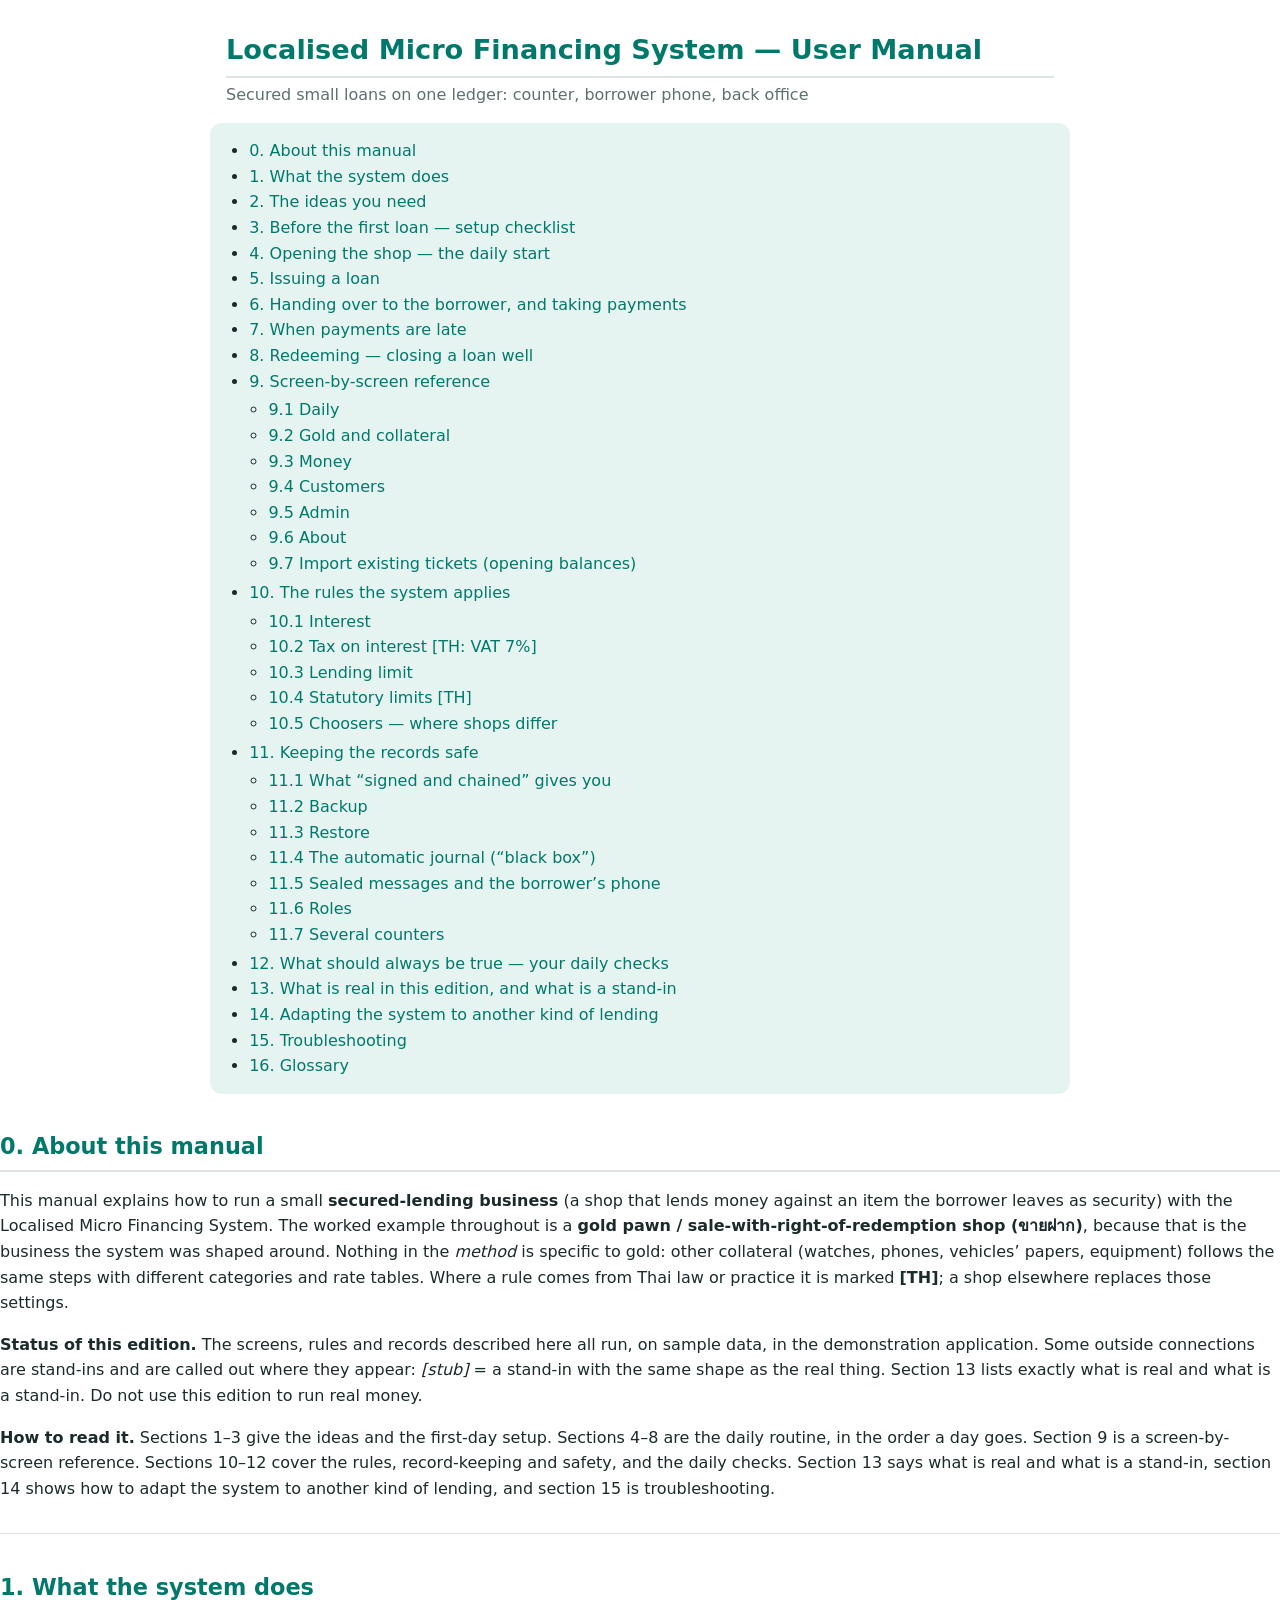
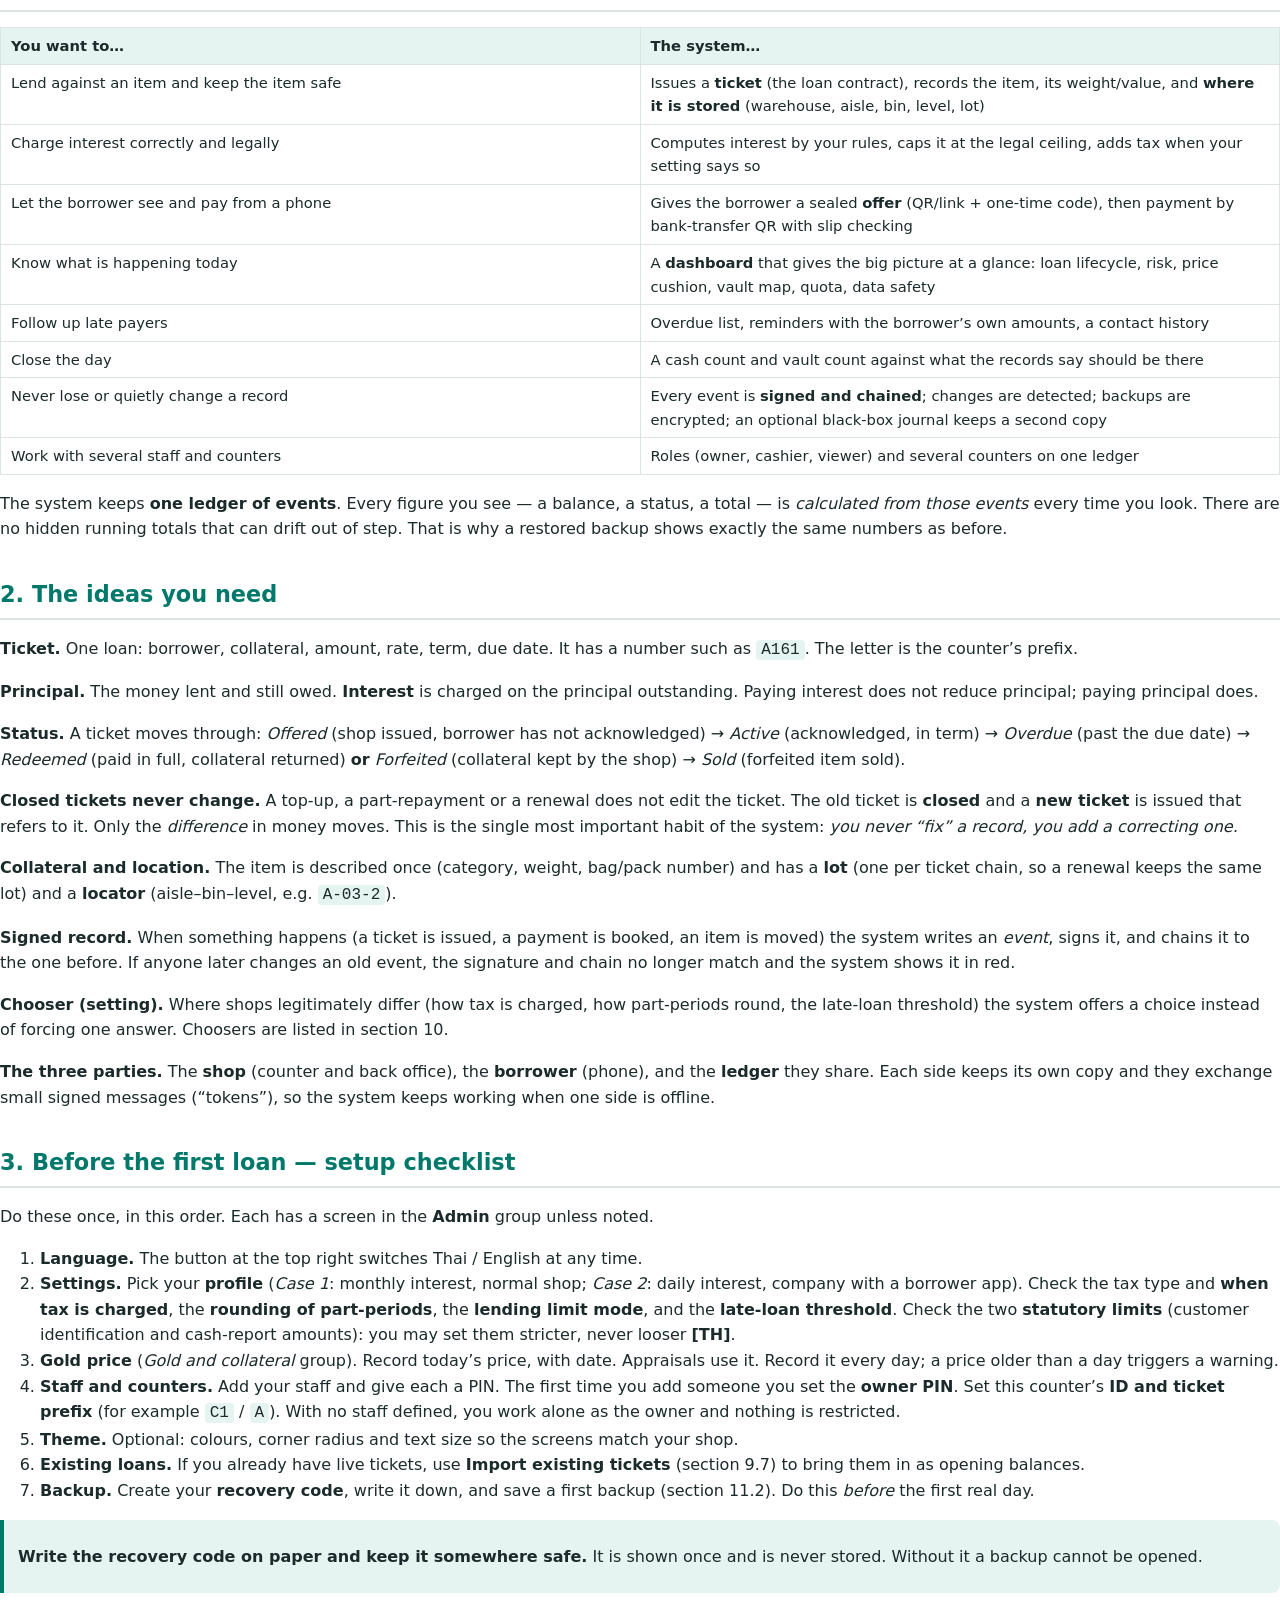
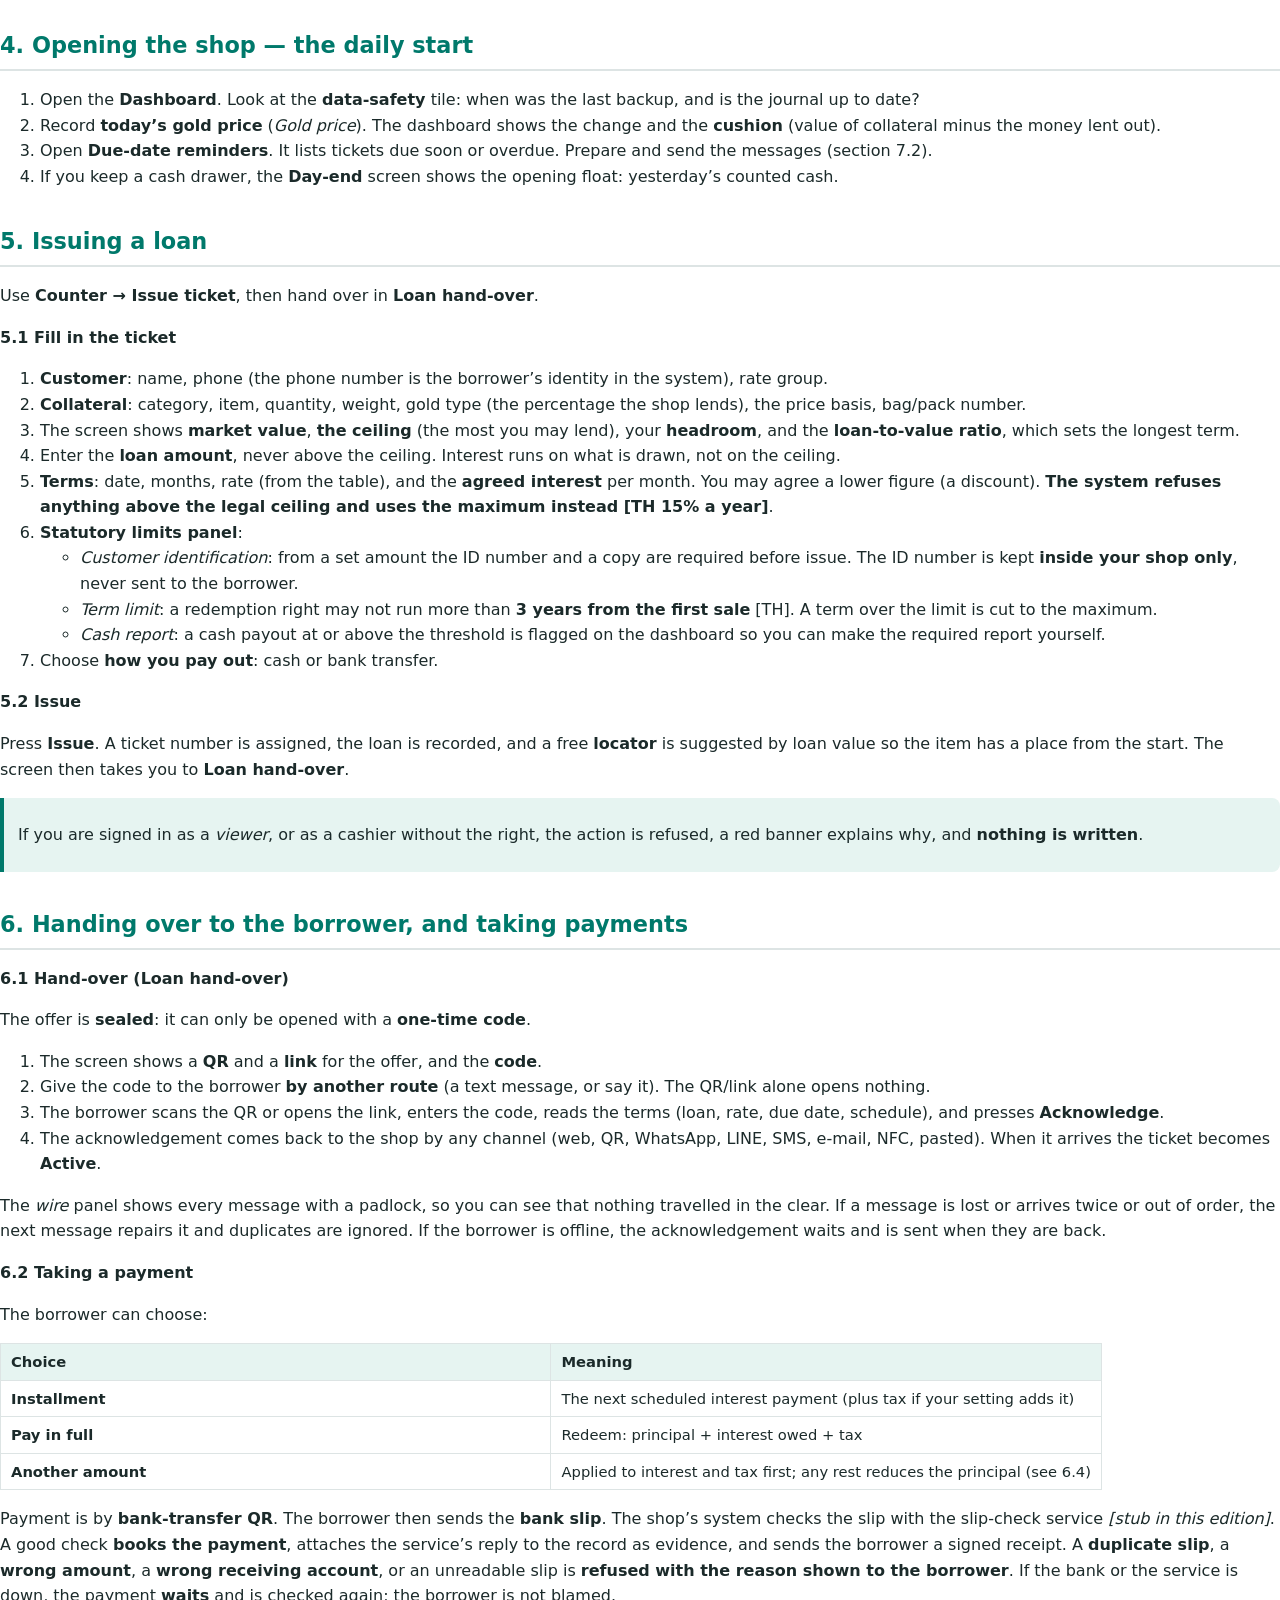
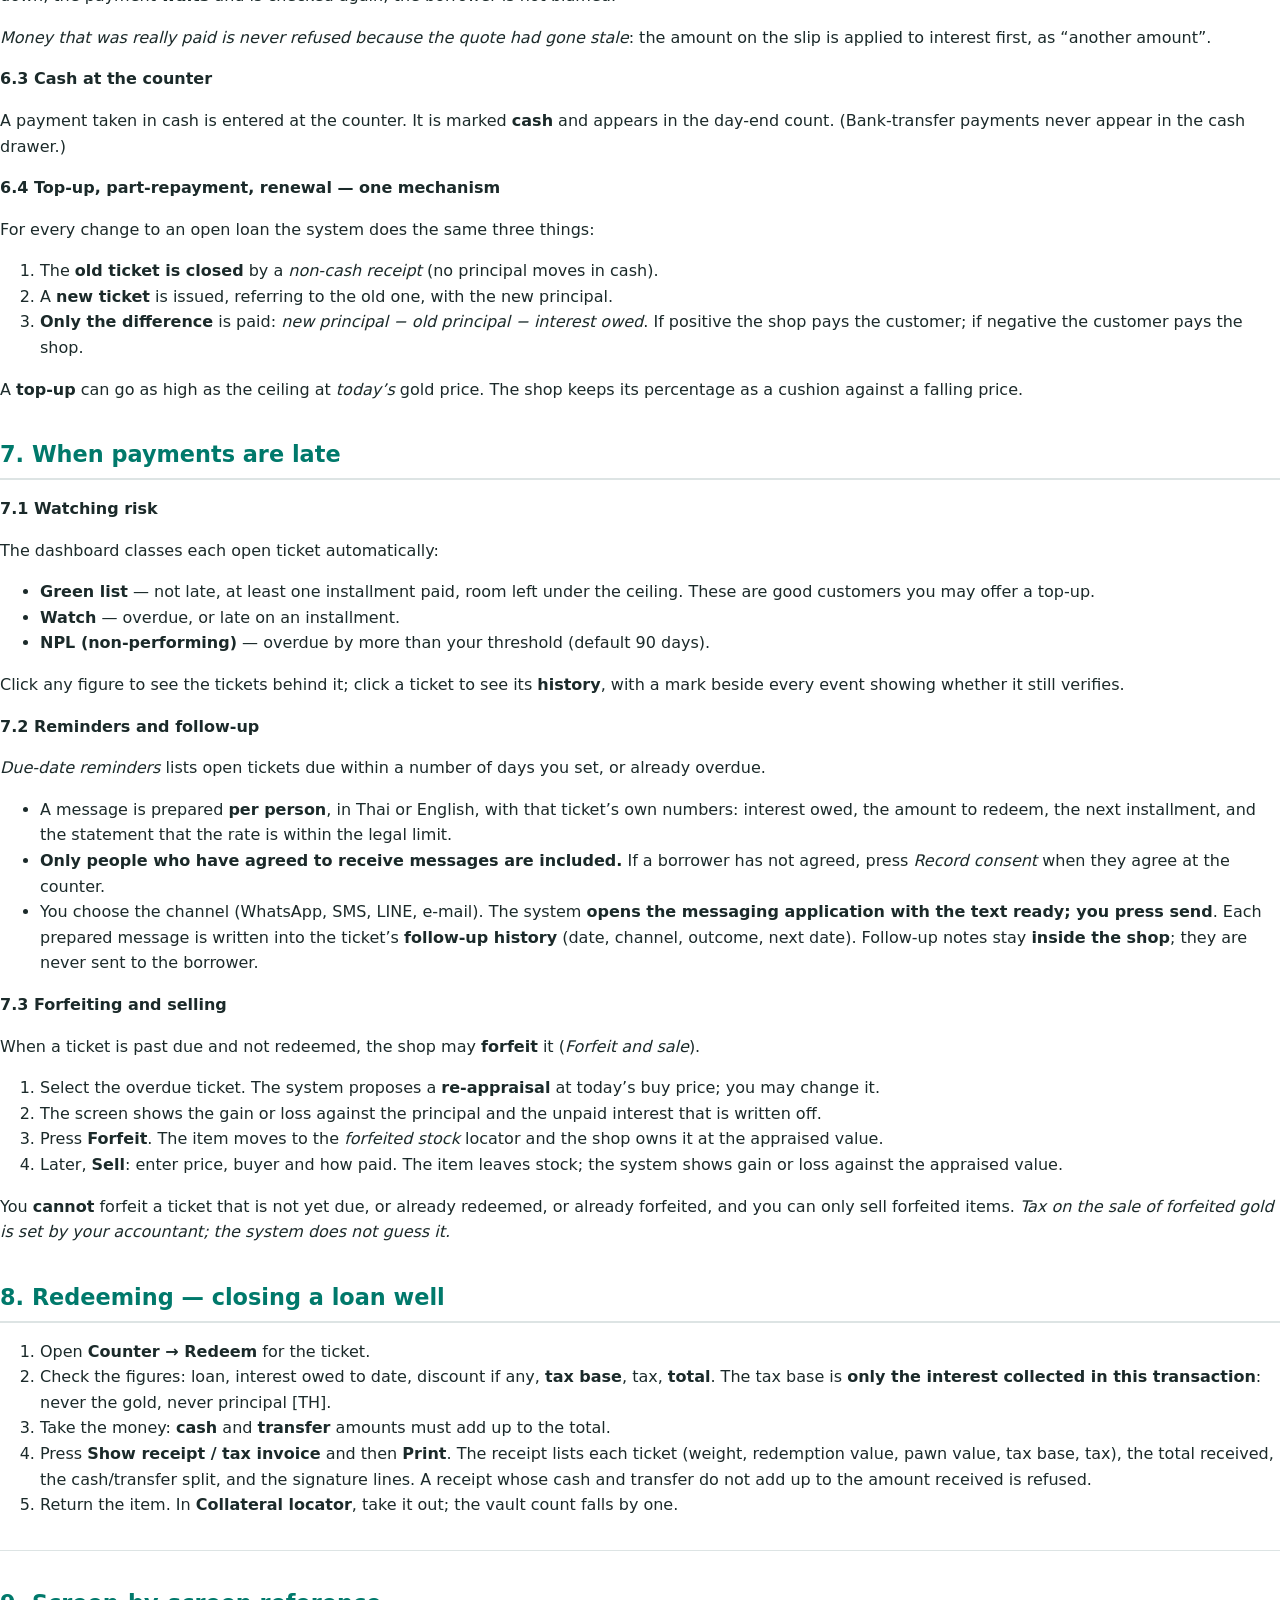
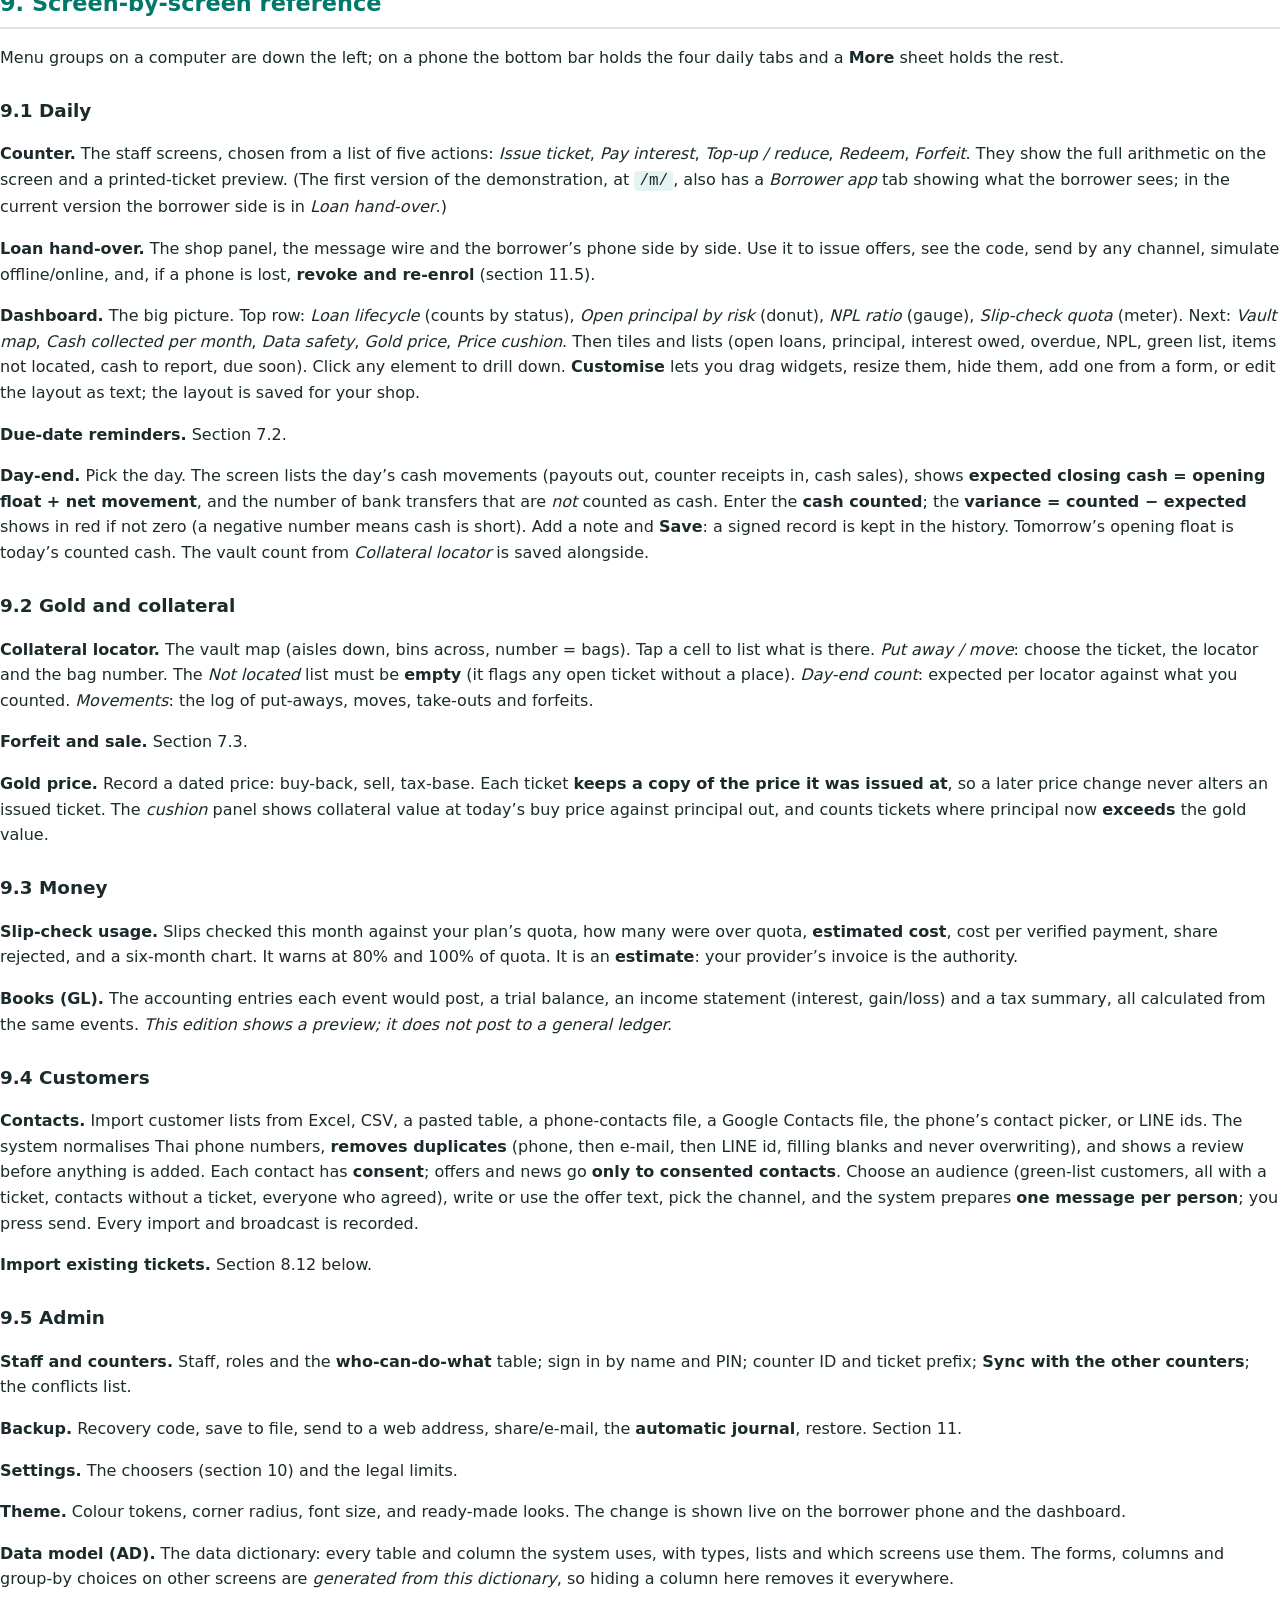
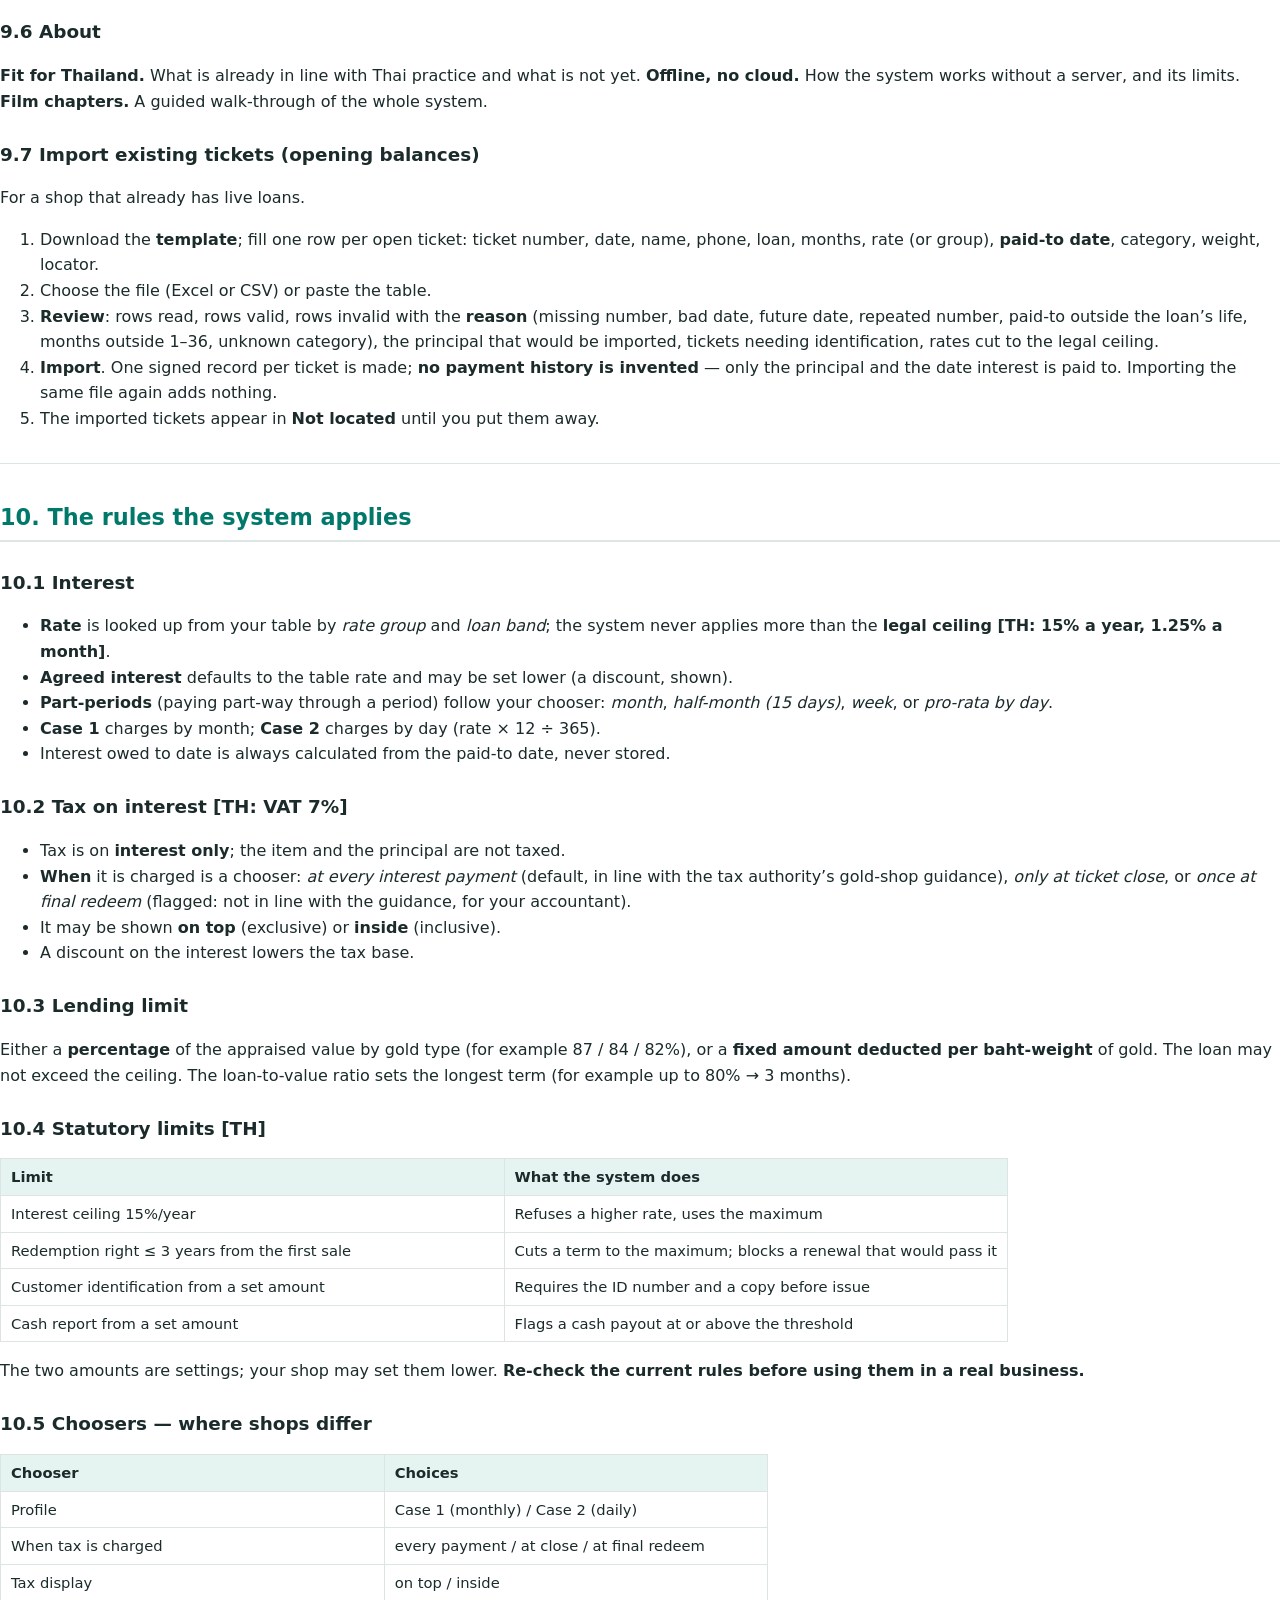
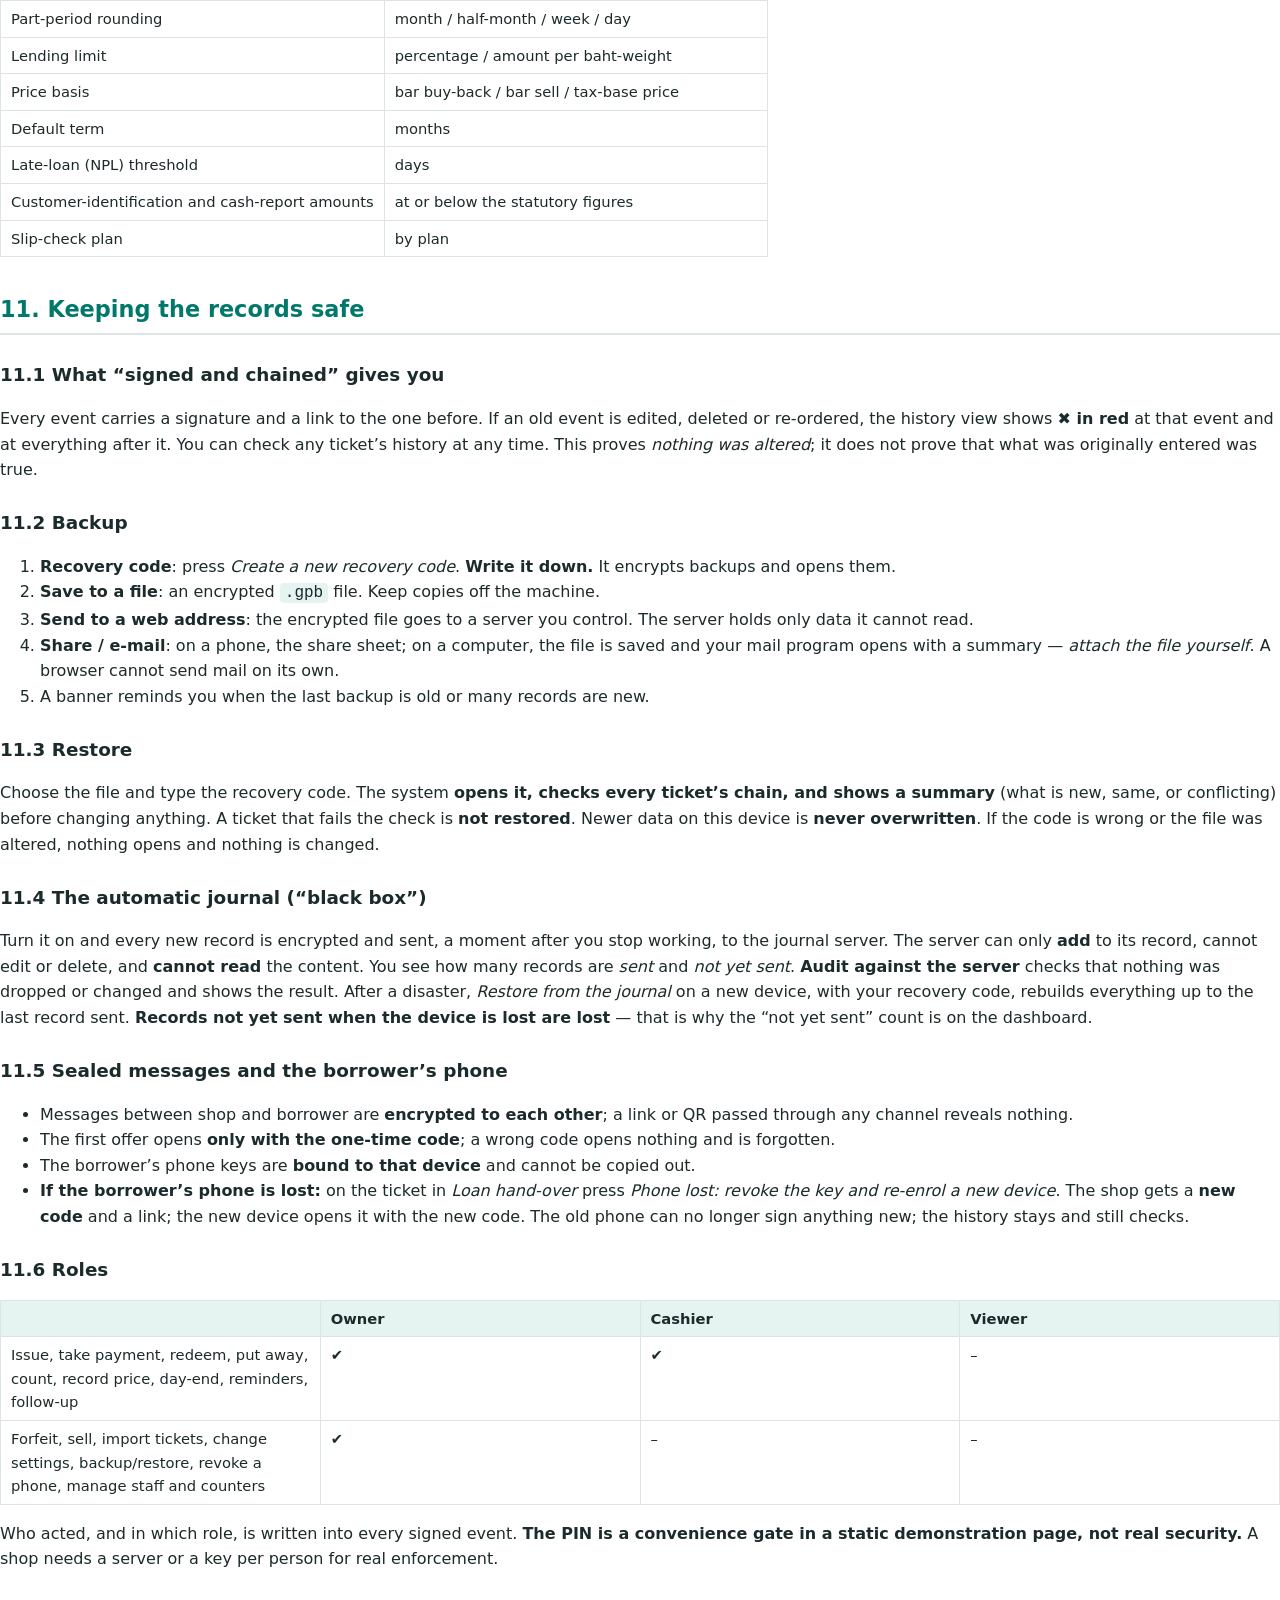
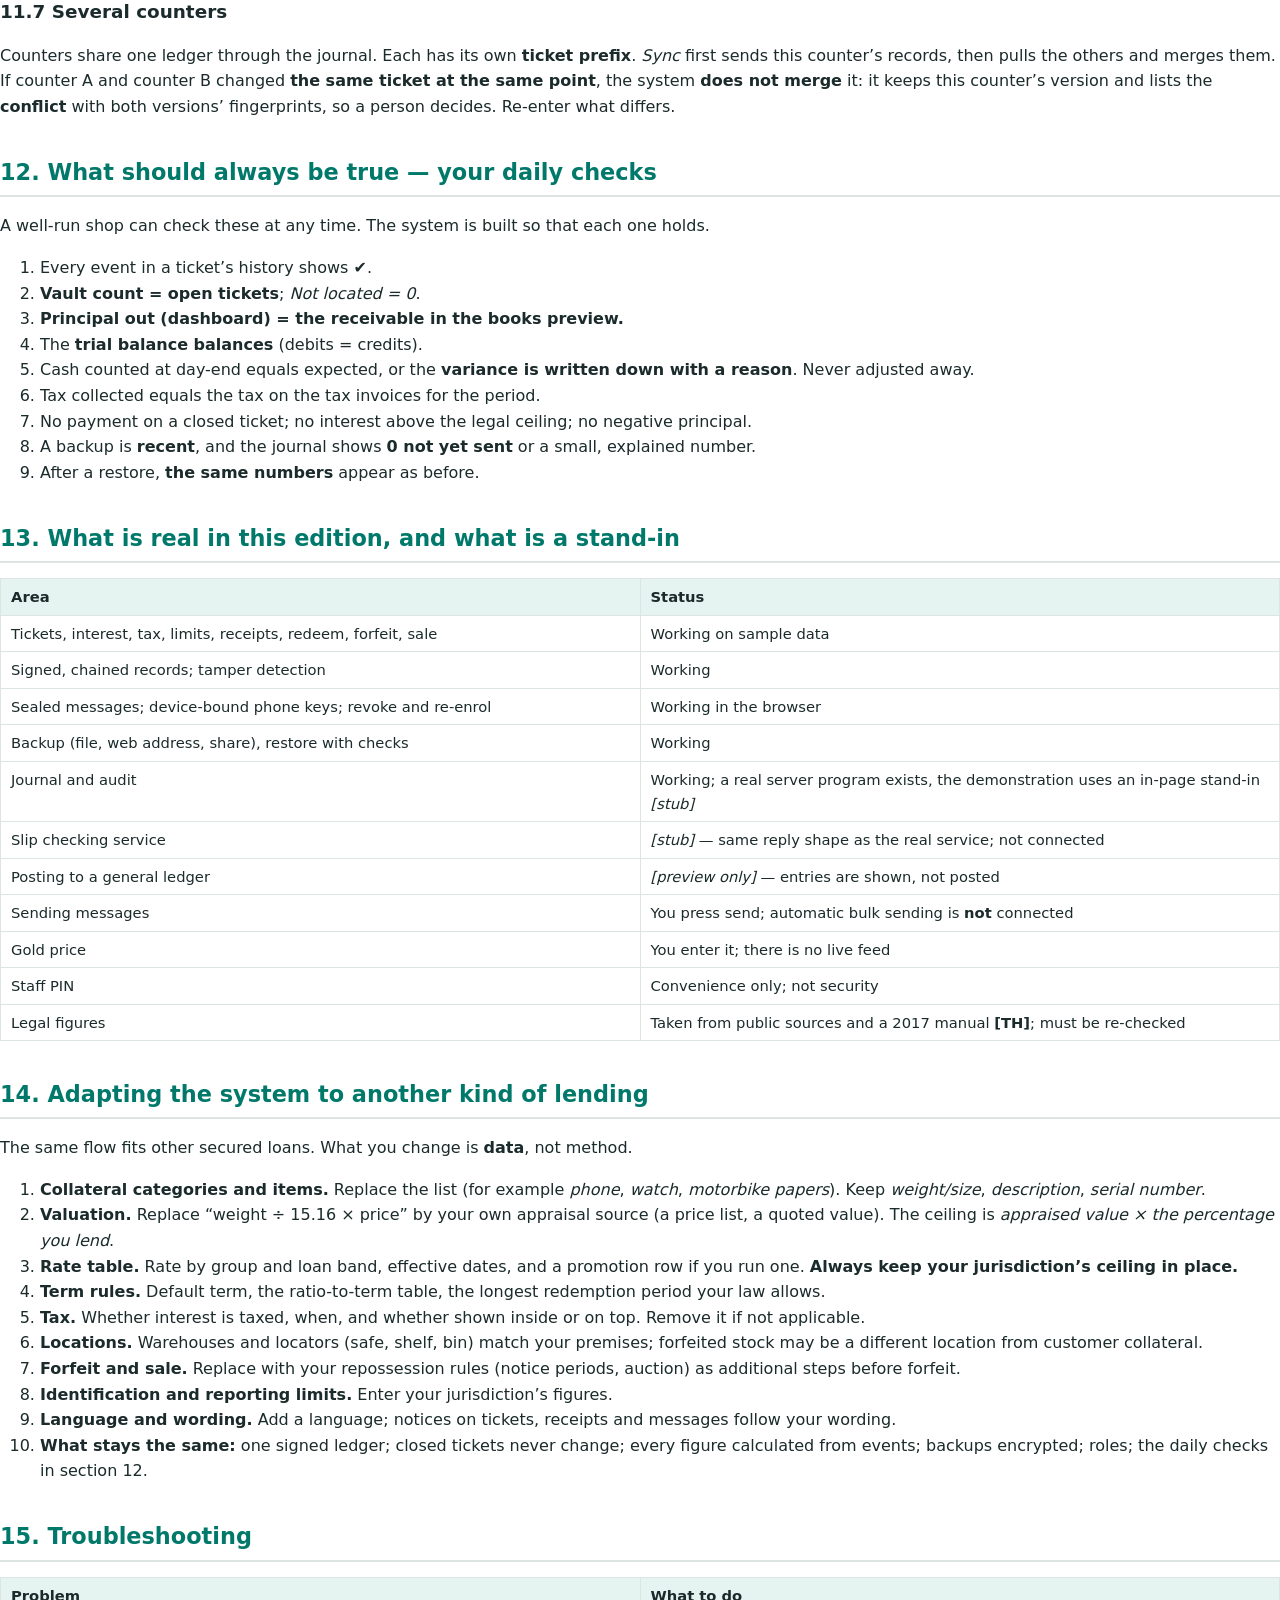
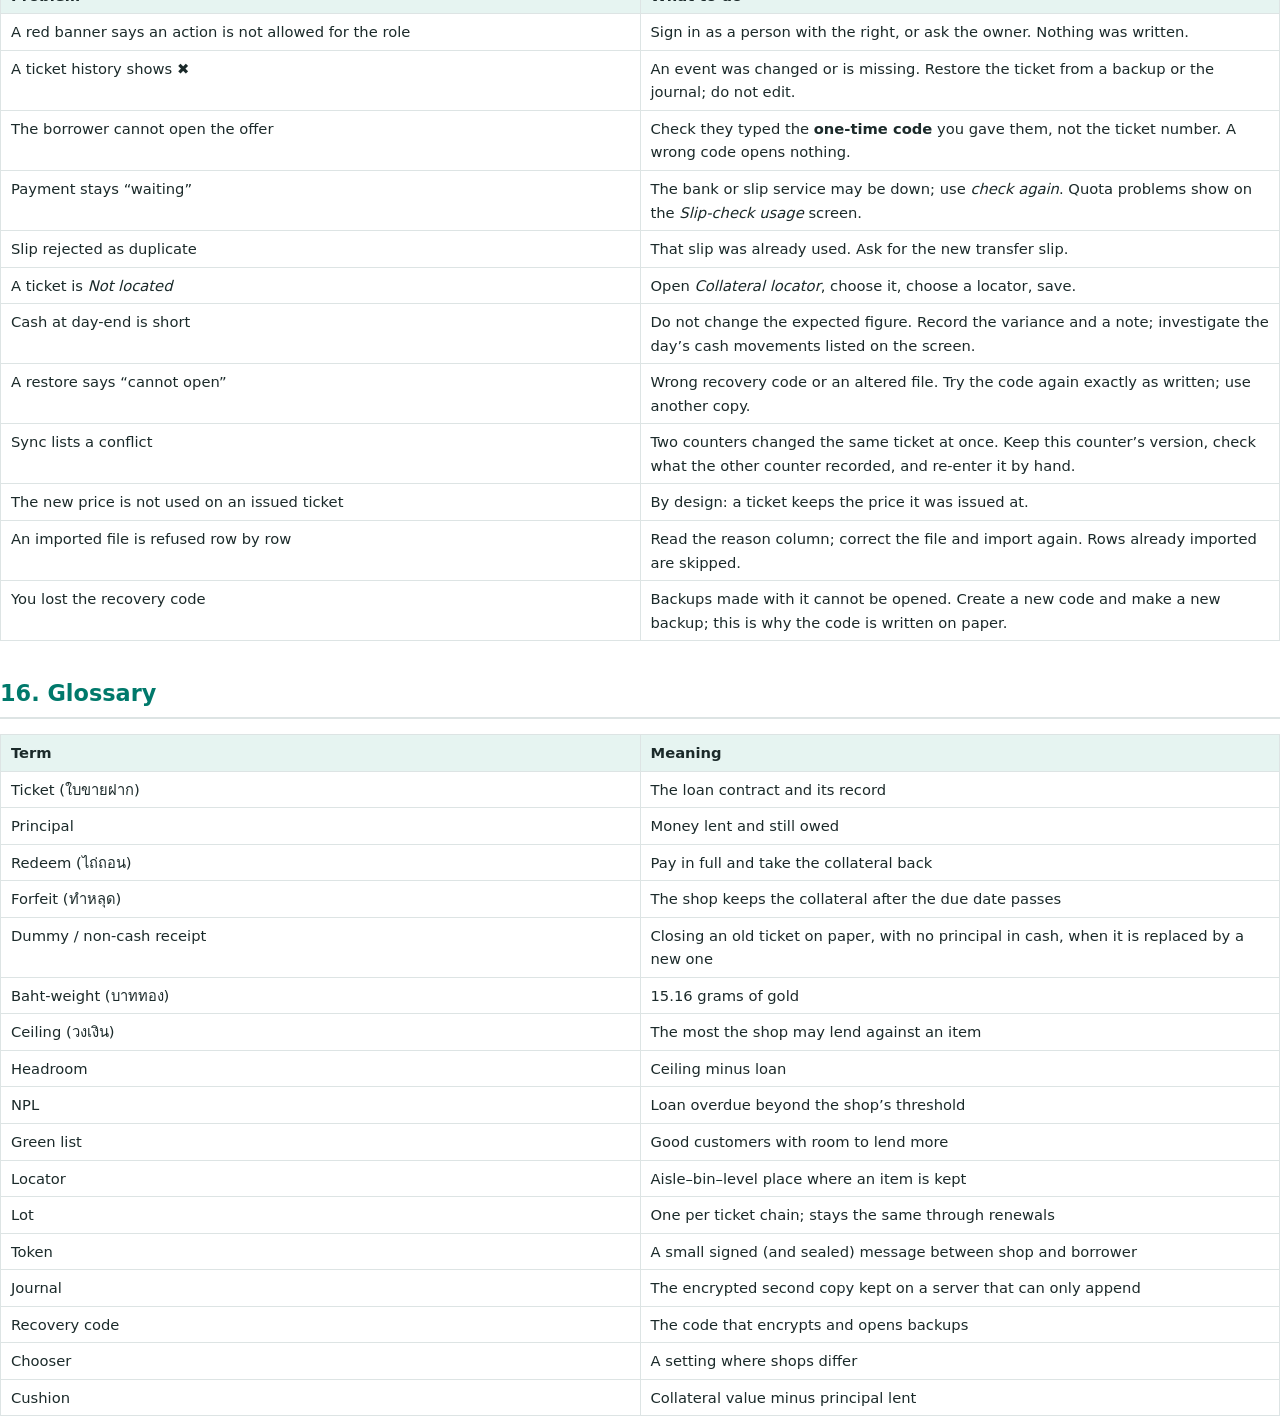
==== commit 78fe5b51: "Manual: fix section references and counter description Co-Authored-By: Claude Sonnet 5.5 <noreply@an" ====
--- a/manual/index.html
+++ b/manual/index.html
@@ -135,10 +135,12 @@
 the real thing. Section 13 lists exactly what is real and what is a
 stand-in. Do not use this edition to run real money.</p>
 <p><strong>How to read it.</strong> Sections 1–3 give the ideas and the
-first-day setup. Sections 4–7 are the daily routine, in the order a day
-goes. Section 8 is a screen-by-screen reference. Sections 9–11 cover the
-rules, record-keeping and safety. Section 12 is troubleshooting. Section
-14 shows how to adapt the system to another kind of lending.</p>
+first-day setup. Sections 4–8 are the daily routine, in the order a day
+goes. Section 9 is a screen-by-screen reference. Sections 10–12 cover
+the rules, record-keeping and safety, and the daily checks. Section 13
+says what is real and what is a stand-in, section 14 shows how to adapt
+the system to another kind of lending, and section 15 is
+troubleshooting.</p>
 <hr />
 <h1 id="what-the-system-does">1. What the system does</h1>
 <table>
@@ -266,8 +268,8 @@
 <li><strong>Theme.</strong> Optional: colours, corner radius and text
 size so the screens match your shop.</li>
 <li><strong>Existing loans.</strong> If you already have live tickets,
-use <strong>Import existing tickets</strong> (section 8.12) to bring
-them in as opening balances.</li>
+use <strong>Import existing tickets</strong> (section 9.7) to bring them
+in as opening balances.</li>
 <li><strong>Backup.</strong> Create your <strong>recovery code</strong>,
 write it down, and save a first backup (section 11.2). Do this
 <em>before</em> the first real day.</li>
@@ -495,10 +497,13 @@
 bar holds the four daily tabs and a <strong>More</strong> sheet holds
 the rest.</p>
 <h2 id="daily">9.1 Daily</h2>
-<p><strong>Counter.</strong> The staff screens: <em>Issue</em>, <em>Pay
-interest</em>, <em>Top-up / reduce</em>, <em>Redeem</em>,
-<em>Forfeit</em> (the original counter flow), plus <em>Borrower app</em>
-(what the borrower sees).</p>
+<p><strong>Counter.</strong> The staff screens, chosen from a list of
+five actions: <em>Issue ticket</em>, <em>Pay interest</em>, <em>Top-up /
+reduce</em>, <em>Redeem</em>, <em>Forfeit</em>. They show the full
+arithmetic on the screen and a printed-ticket preview. (The first
+version of the demonstration, at <code>/m/</code>, also has a
+<em>Borrower app</em> tab showing what the borrower sees; in the current
+version the borrower side is in <em>Loan hand-over</em>.)</p>
 <p><strong>Loan hand-over.</strong> The shop panel, the message wire and
 the borrower’s phone side by side. Use it to issue offers, see the code,
 send by any channel, simulate offline/online, and, if a phone is lost,
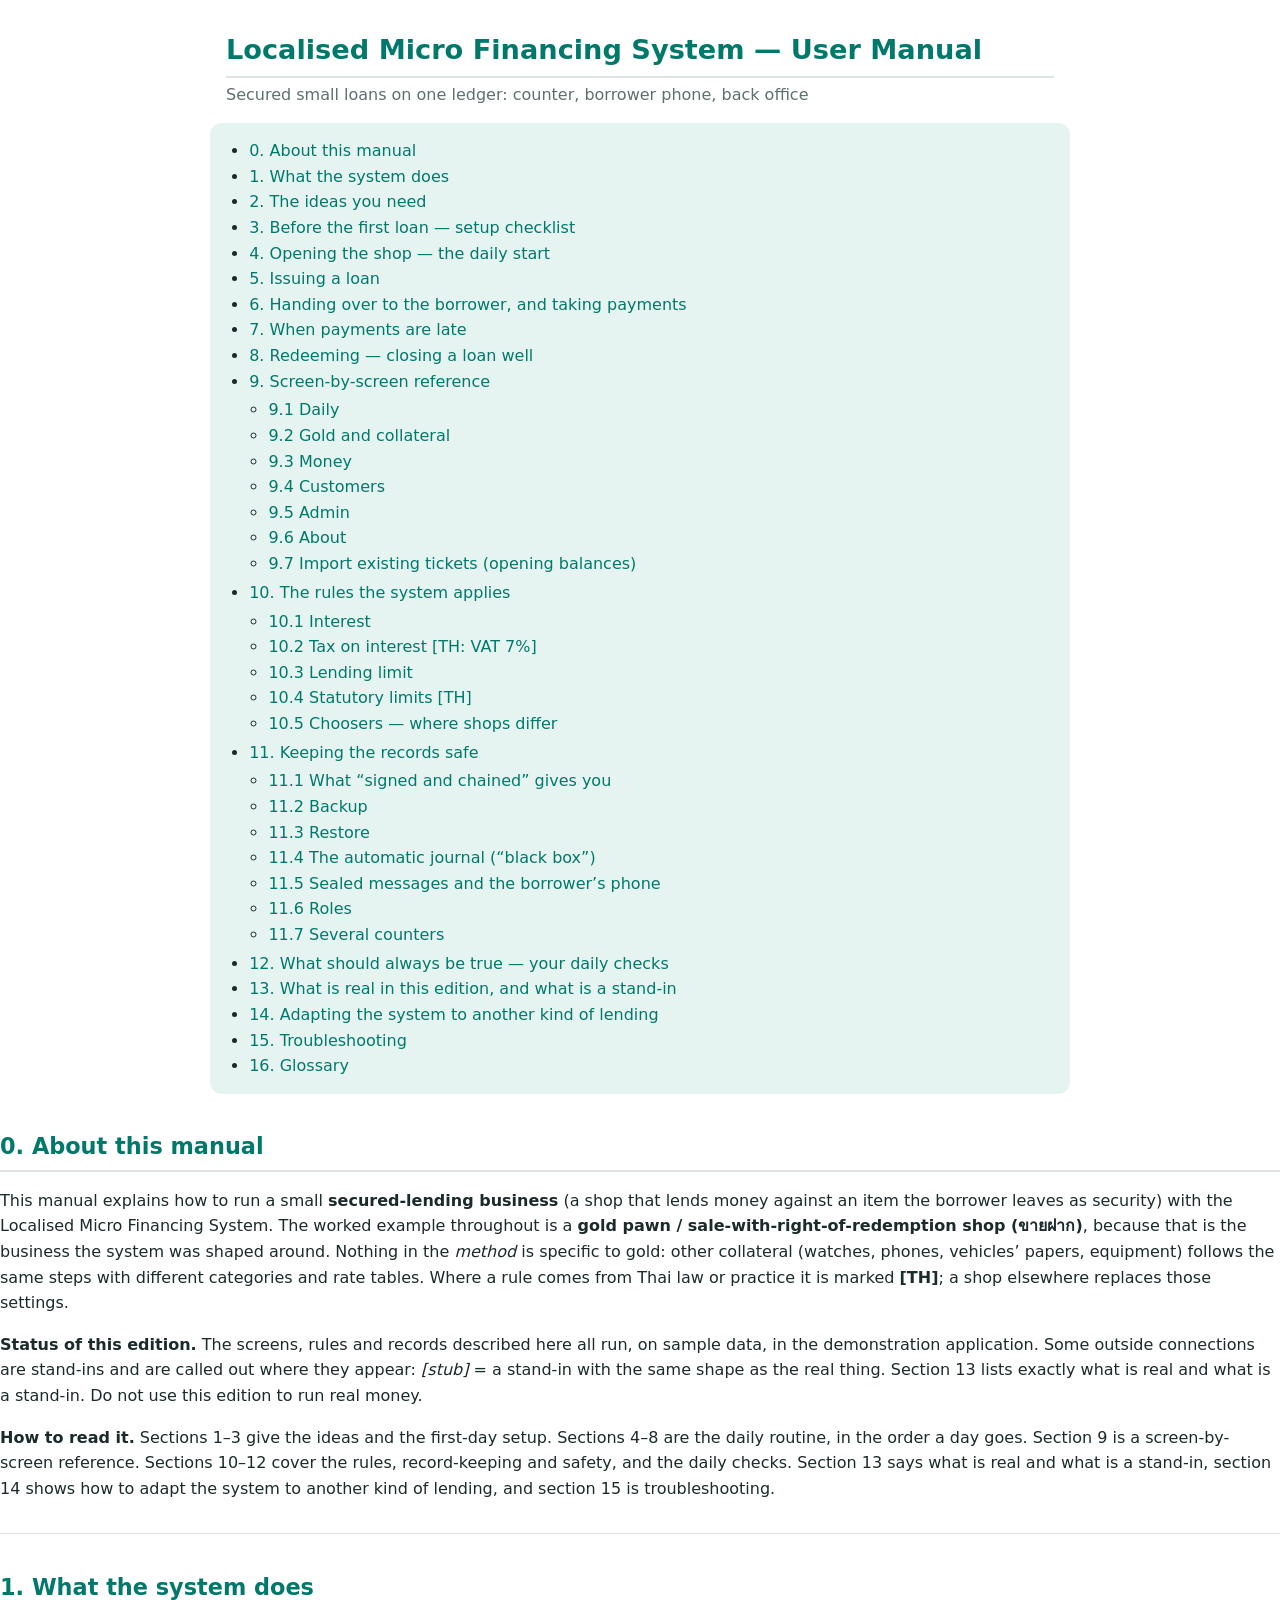
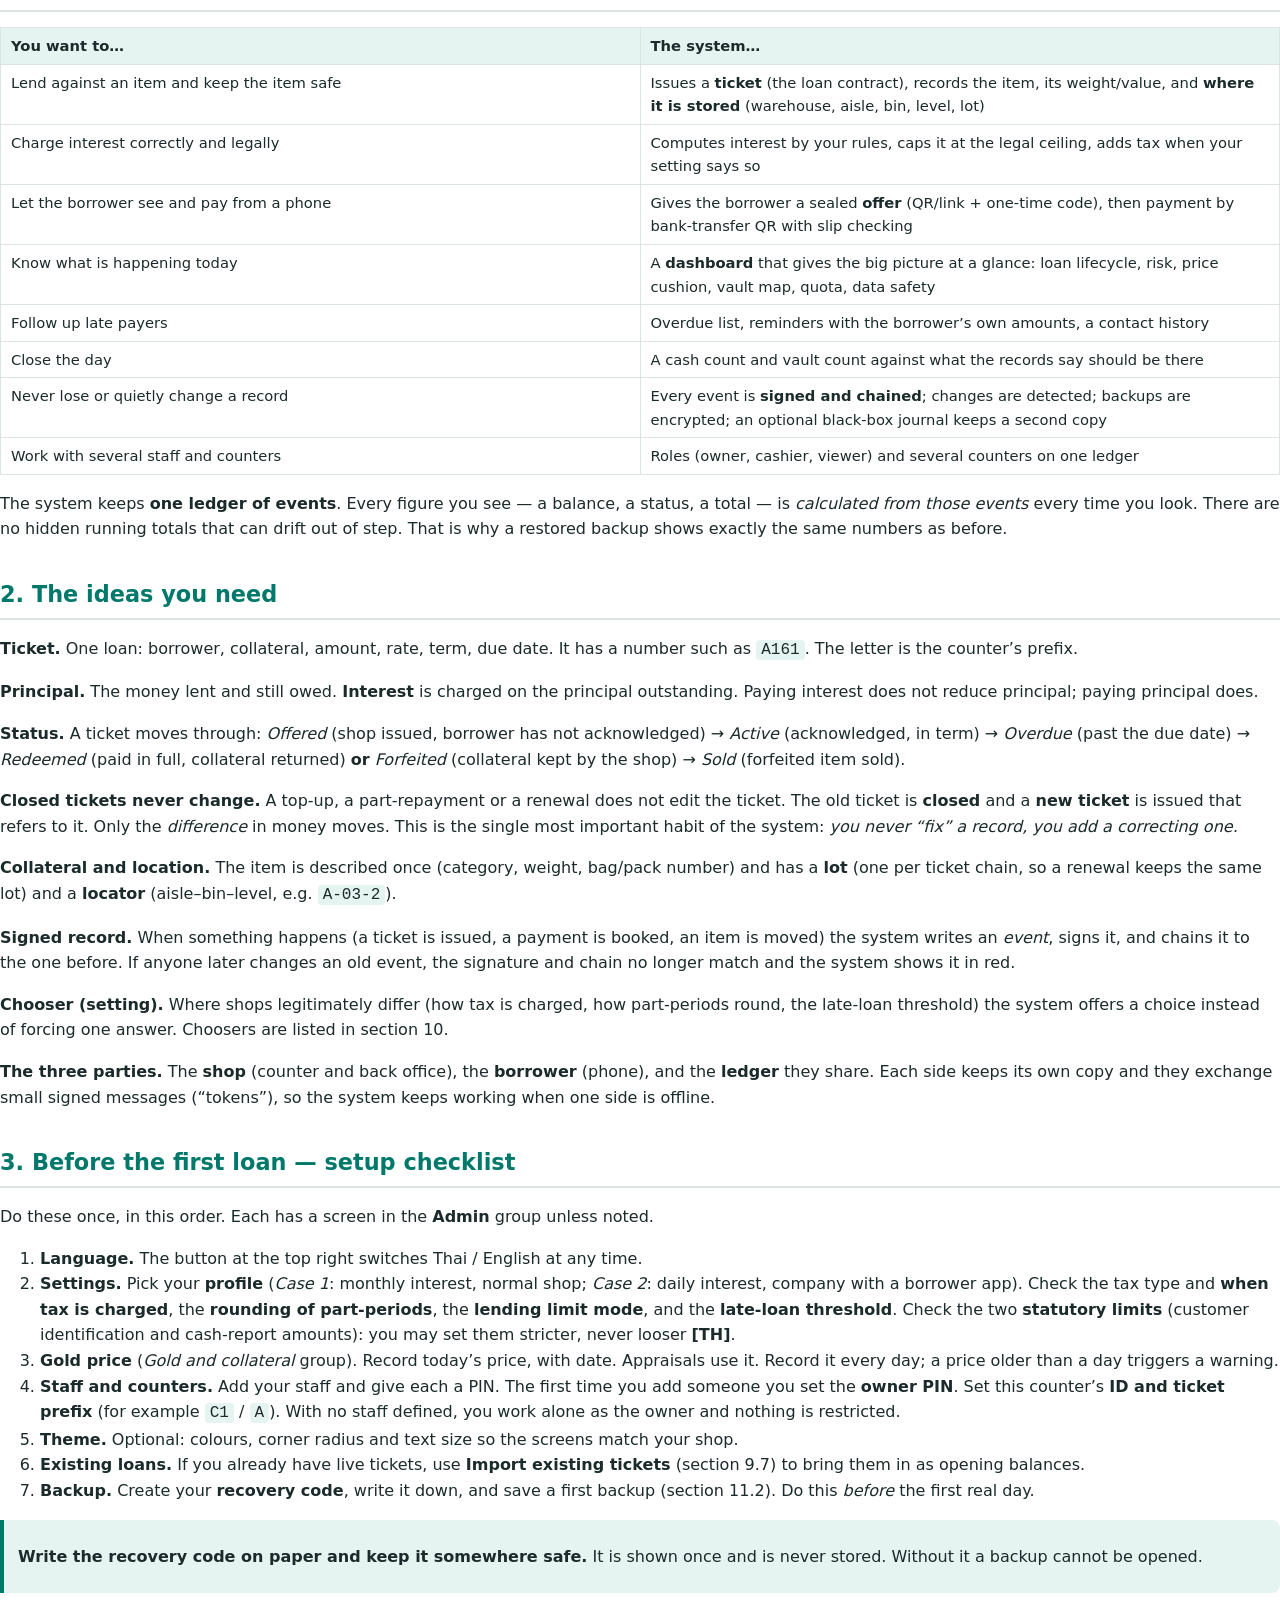
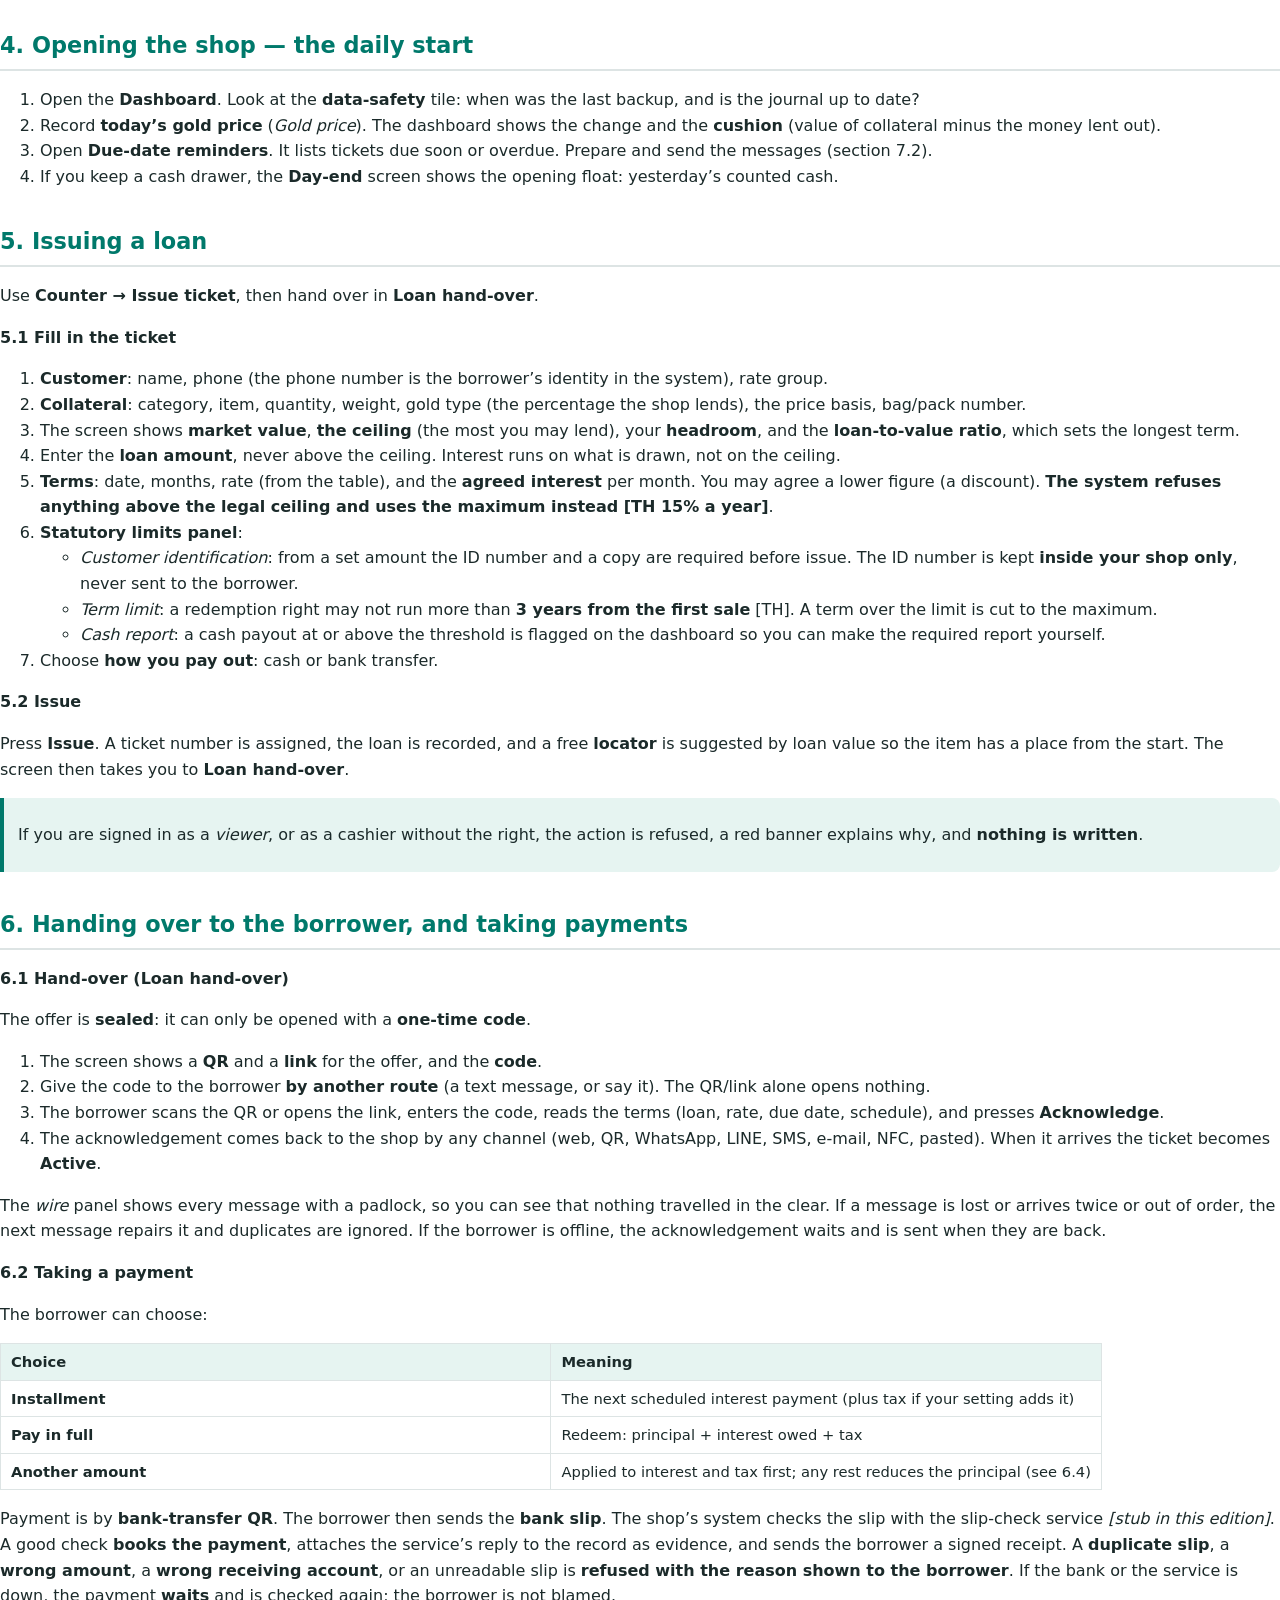
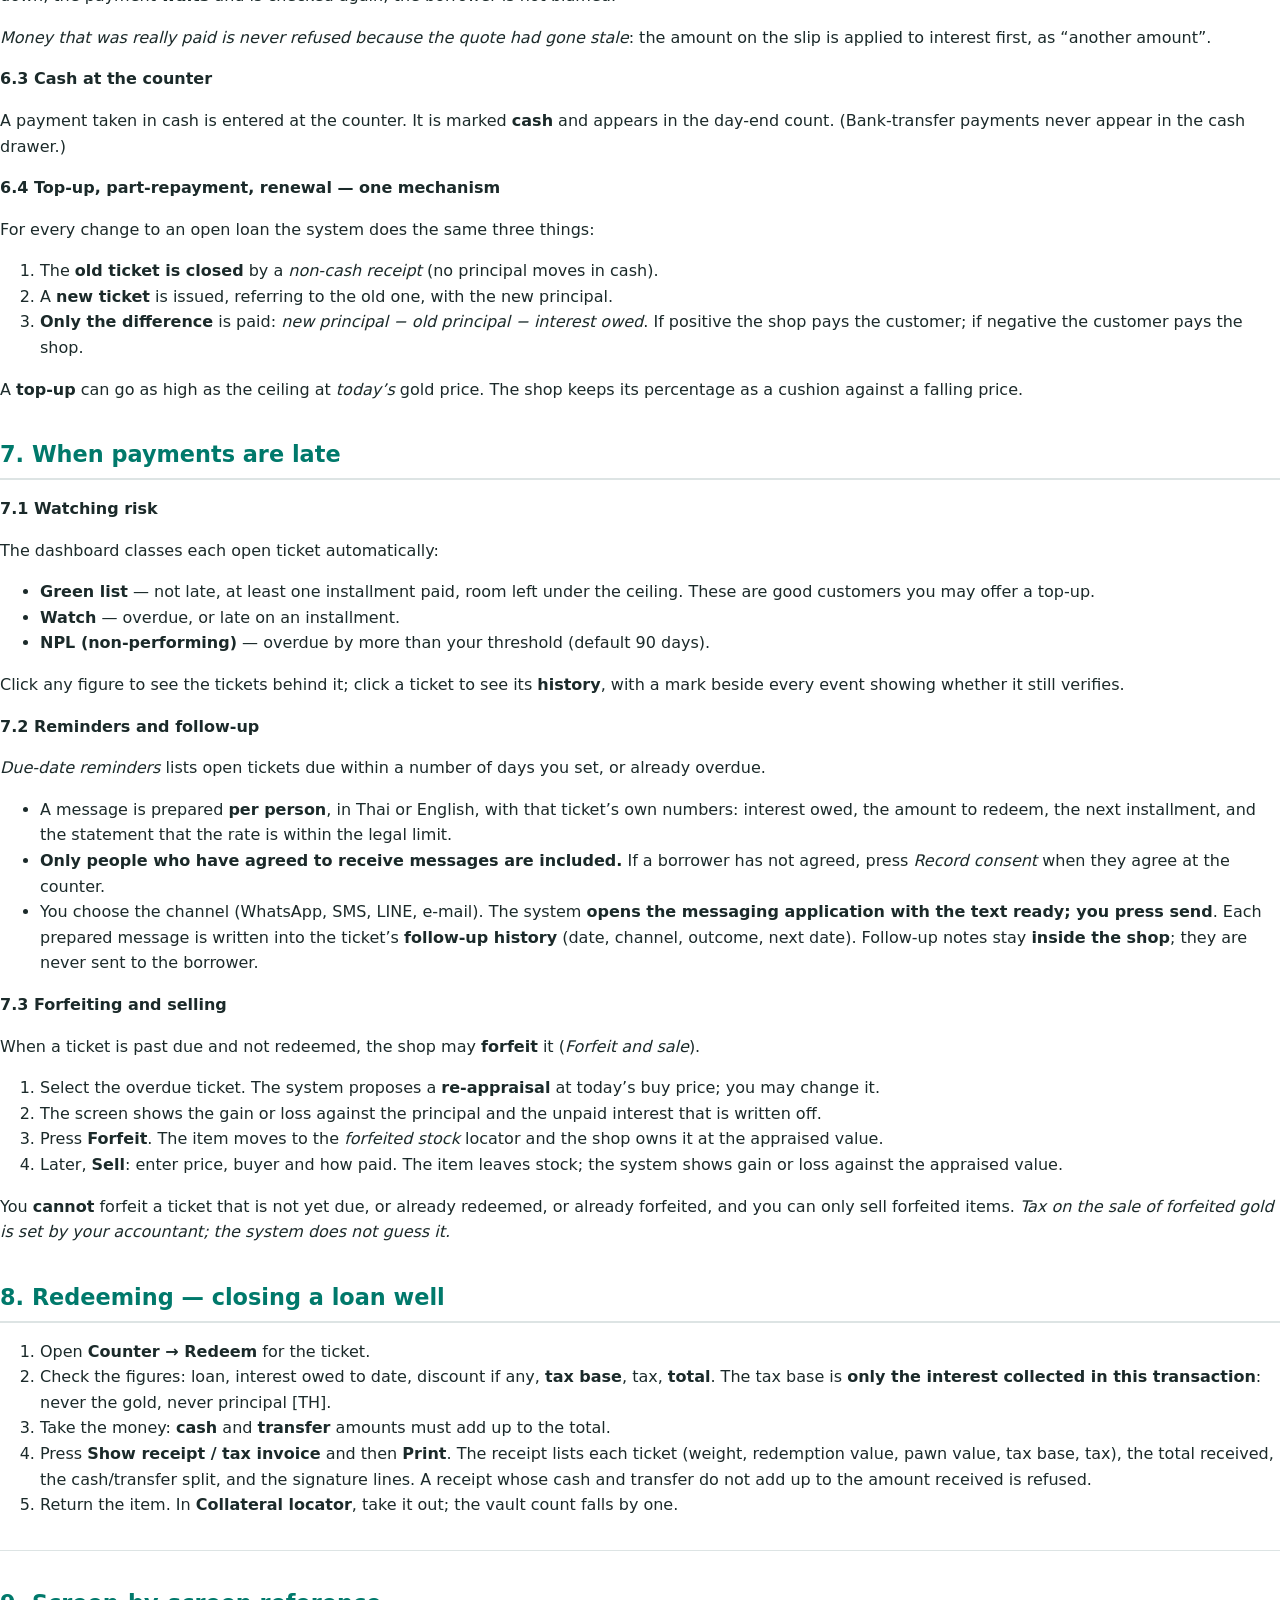
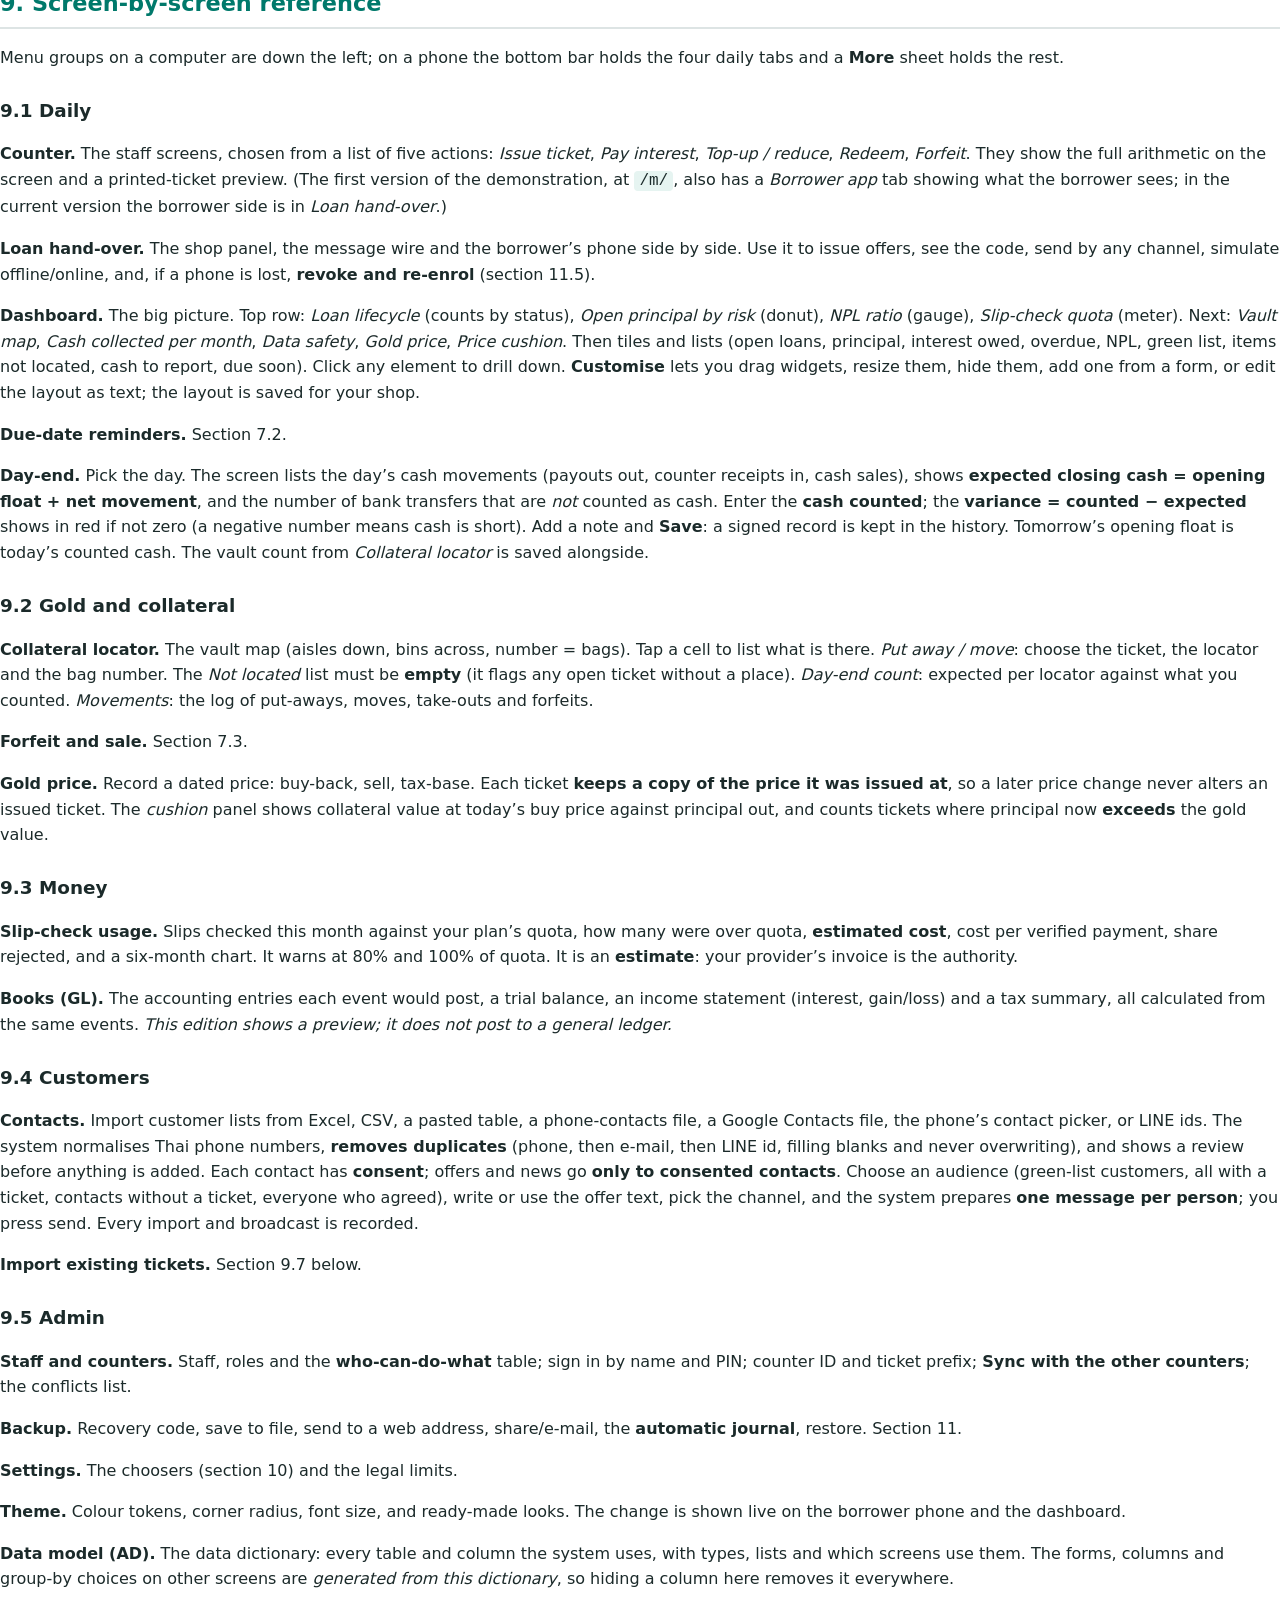
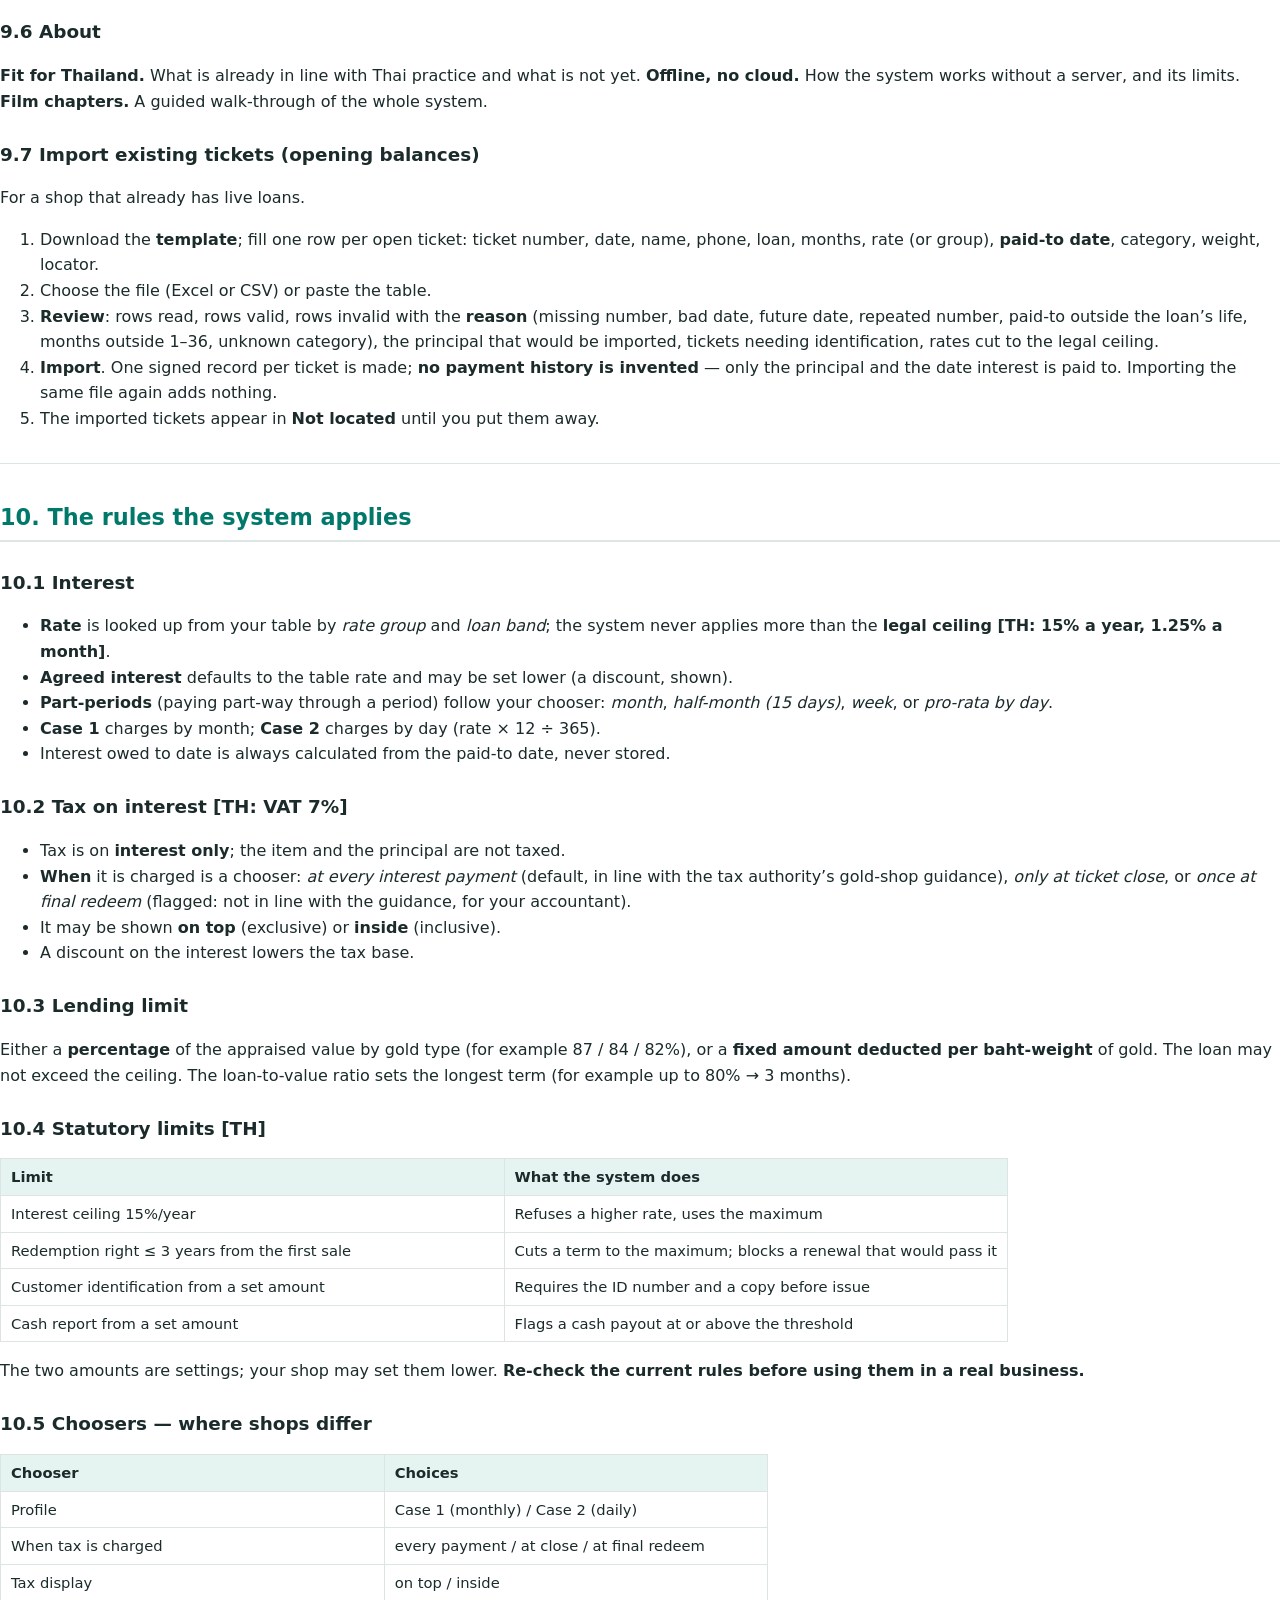
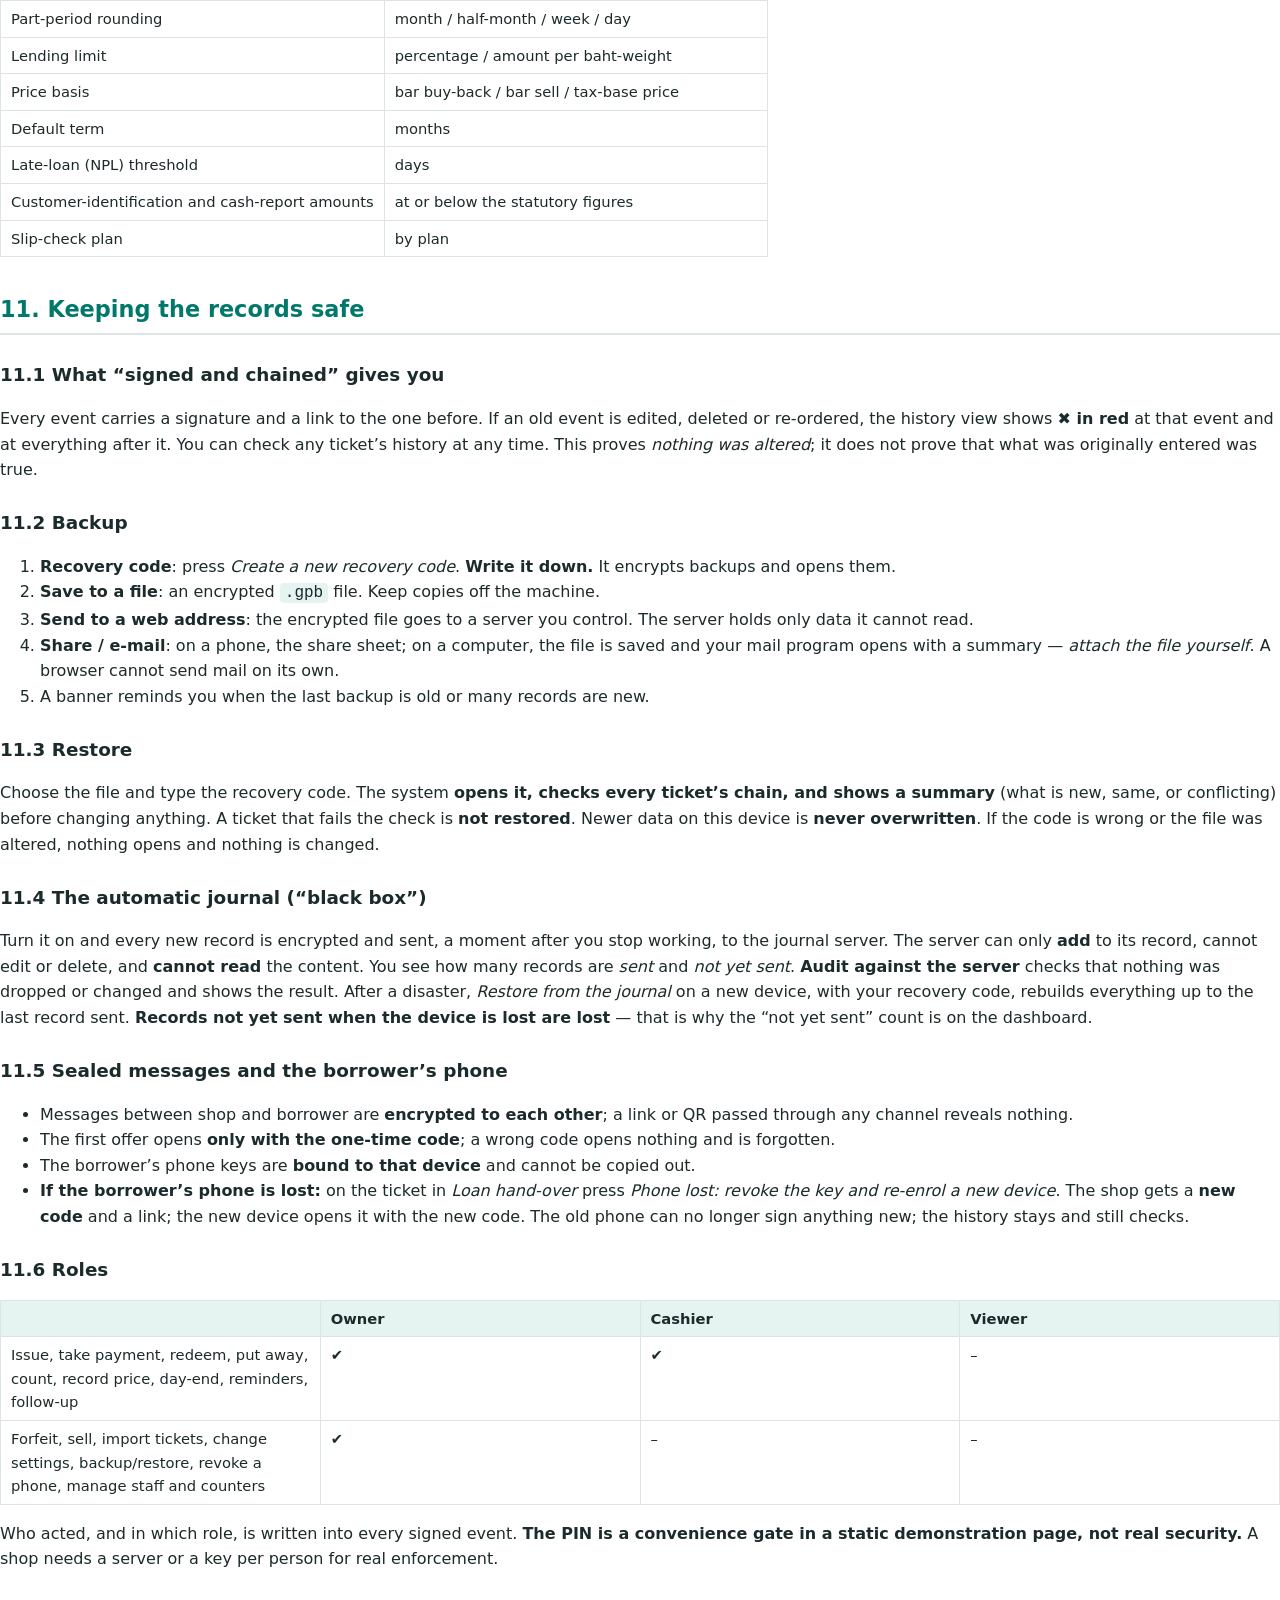
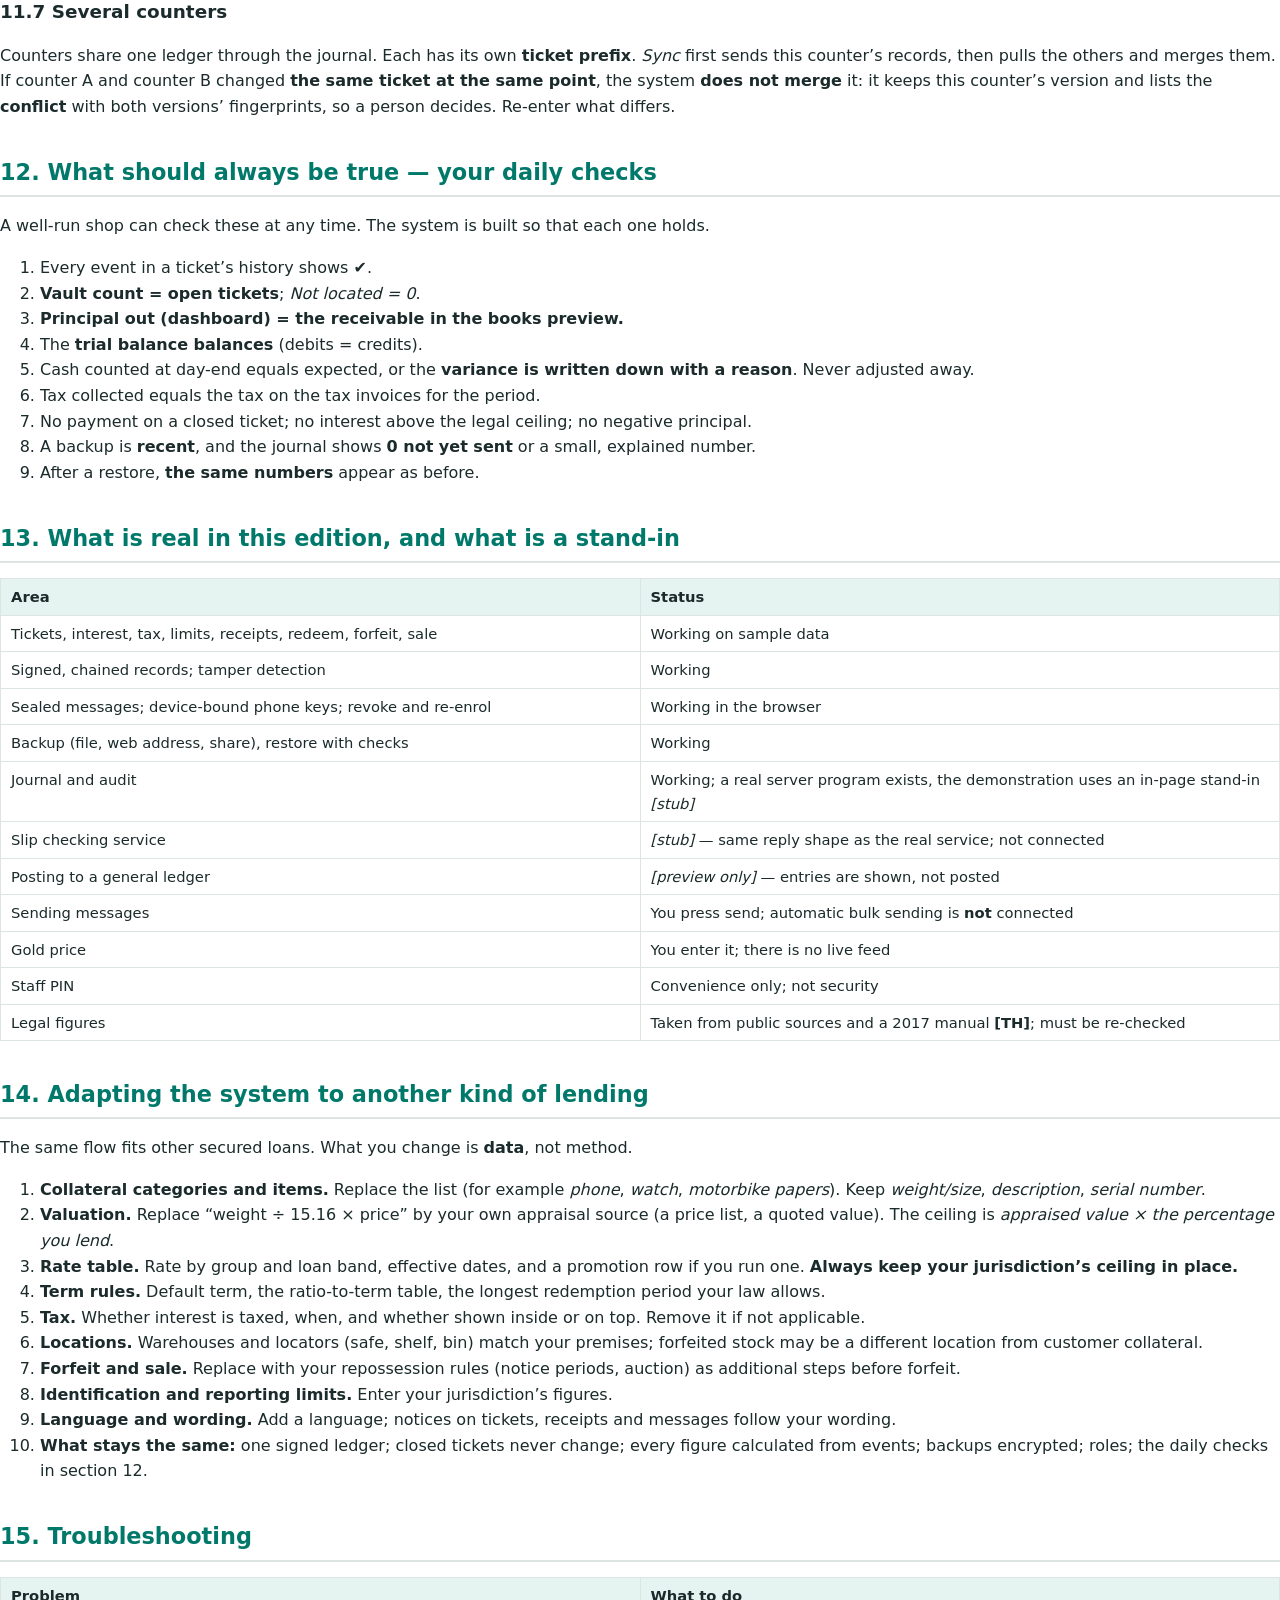
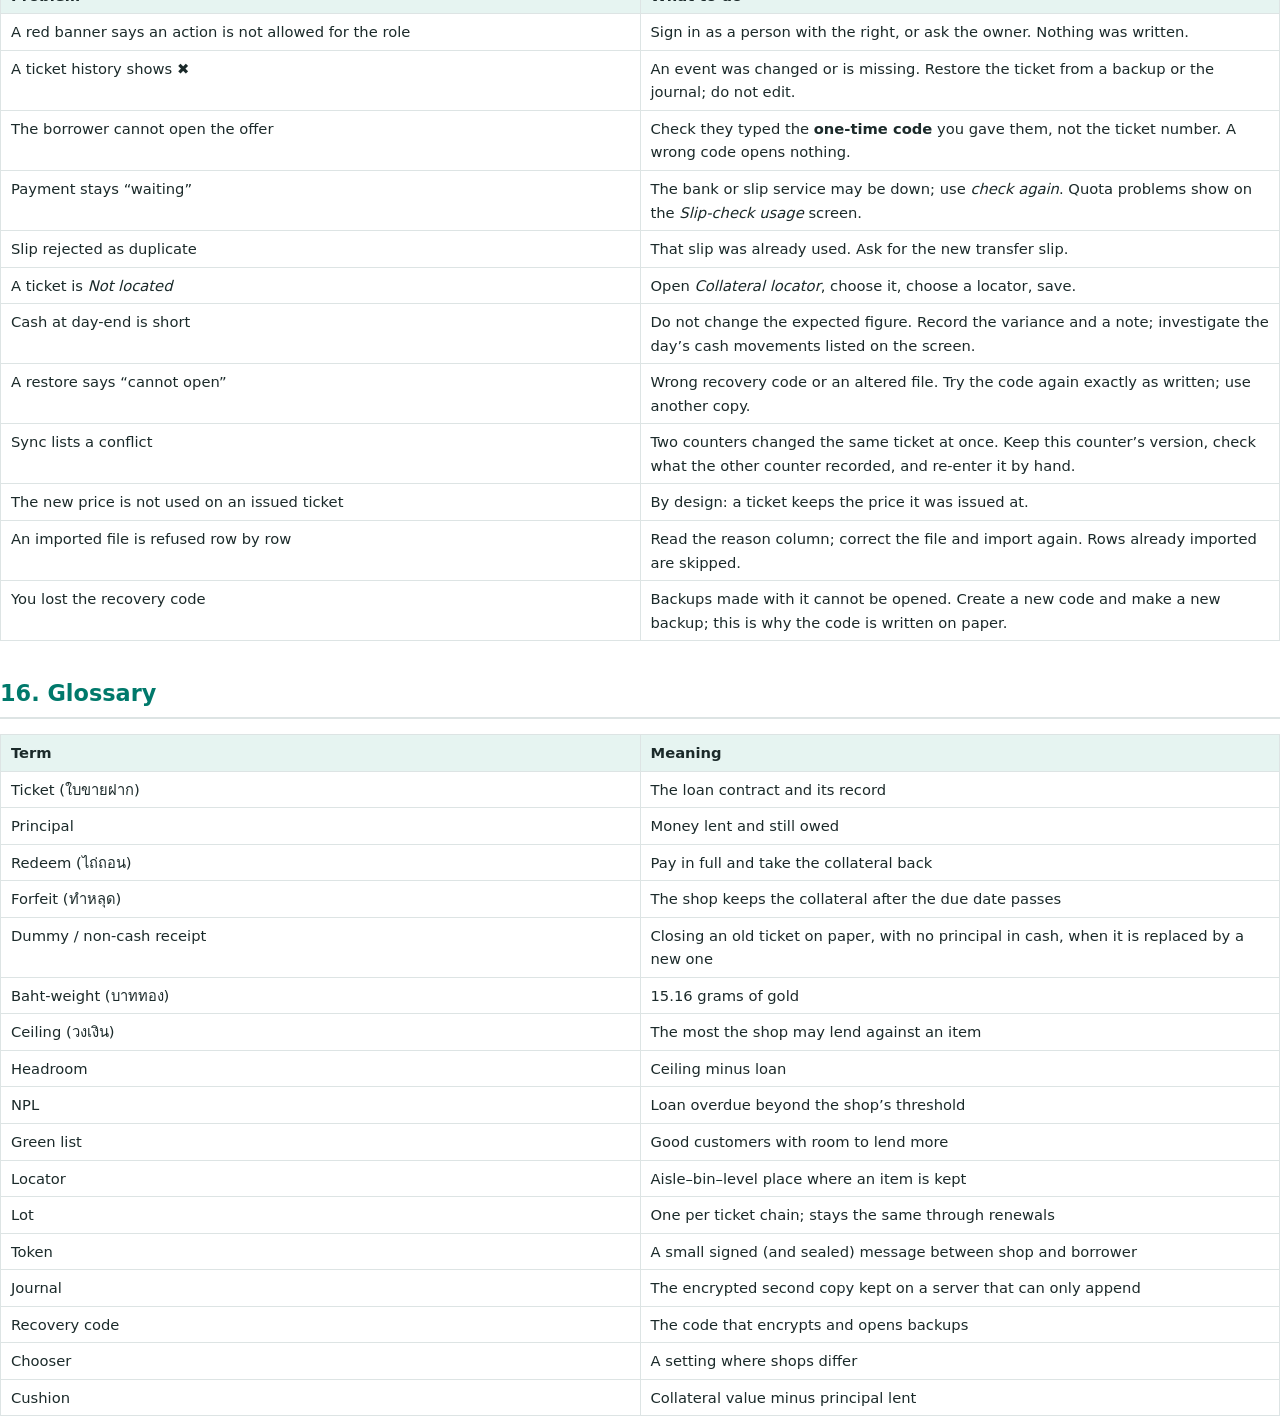
==== commit 768b67de: "Manual: last section reference" ====
--- a/manual/index.html
+++ b/manual/index.html
@@ -565,7 +565,7 @@
 everyone who agreed), write or use the offer text, pick the channel, and
 the system prepares <strong>one message per person</strong>; you press
 send. Every import and broadcast is recorded.</p>
-<p><strong>Import existing tickets.</strong> Section 8.12 below.</p>
+<p><strong>Import existing tickets.</strong> Section 9.7 below.</p>
 <h2 id="admin">9.5 Admin</h2>
 <p><strong>Staff and counters.</strong> Staff, roles and the
 <strong>who-can-do-what</strong> table; sign in by name and PIN; counter
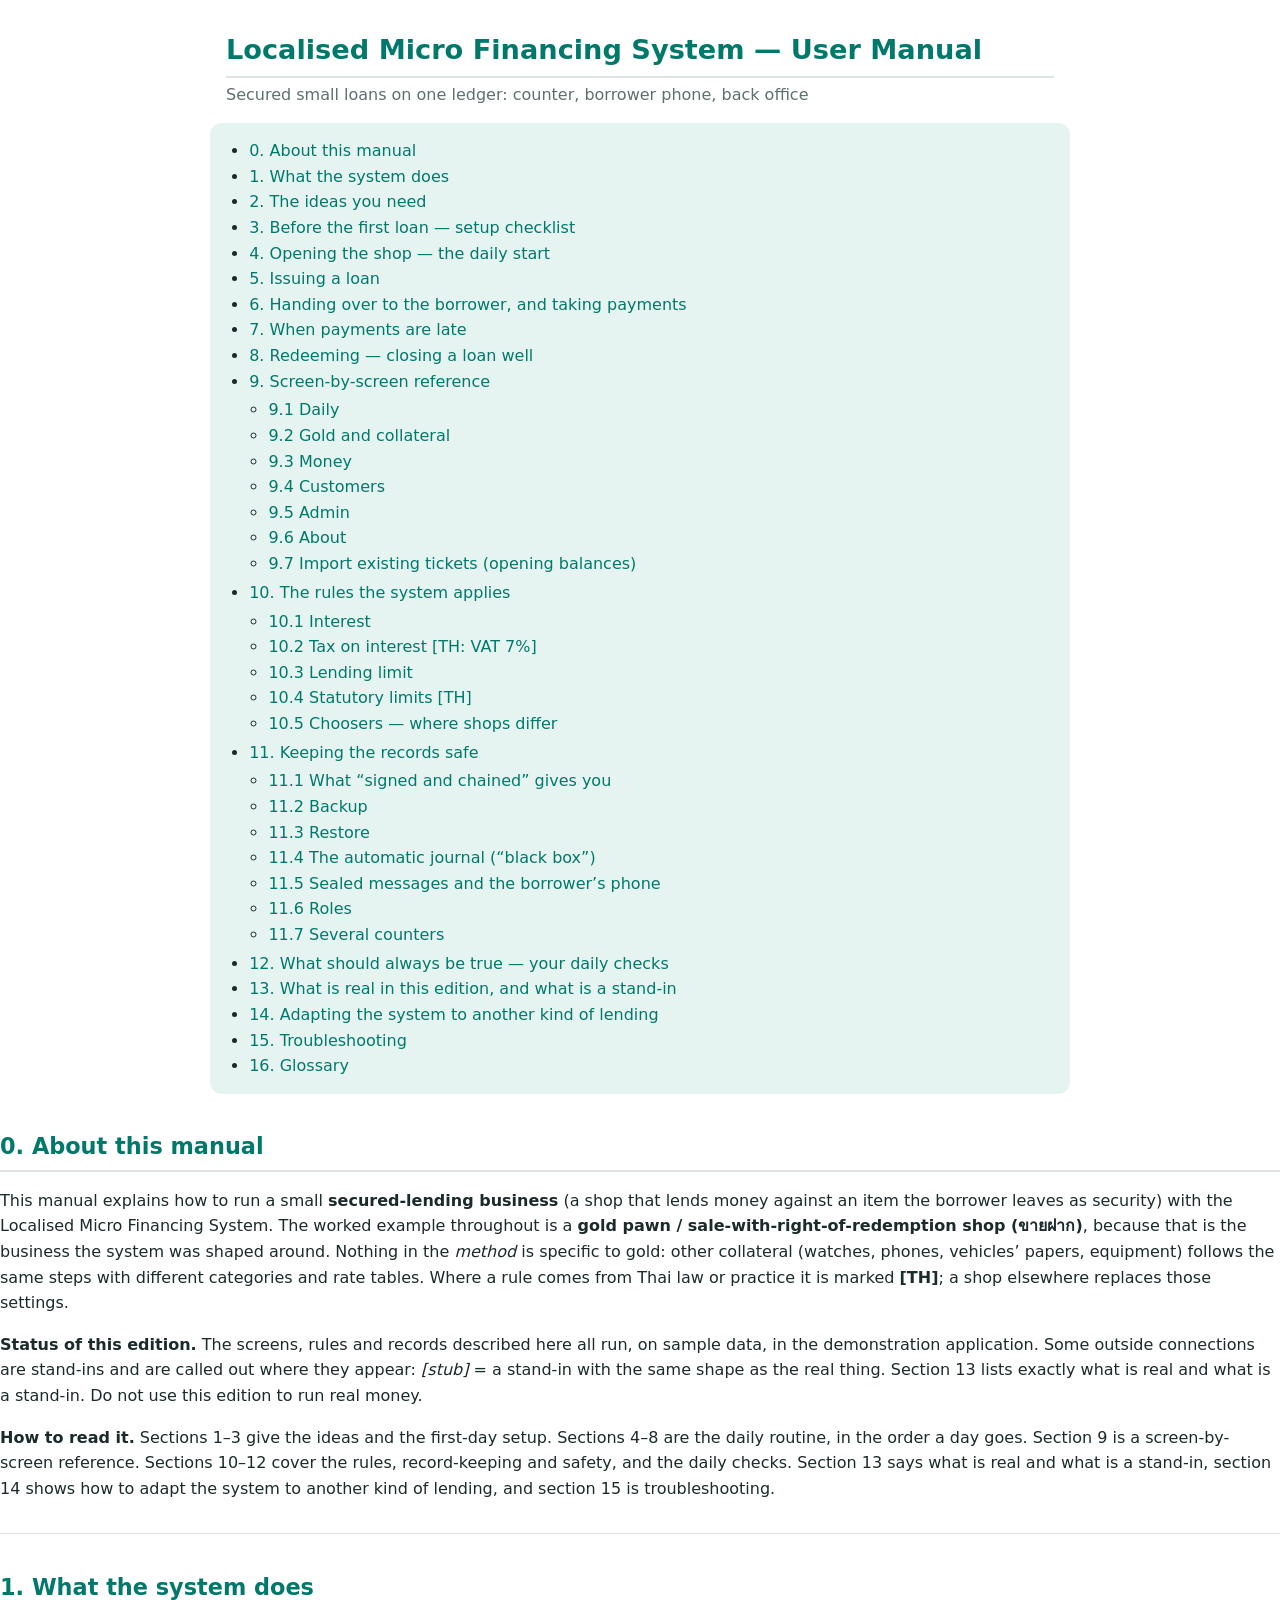
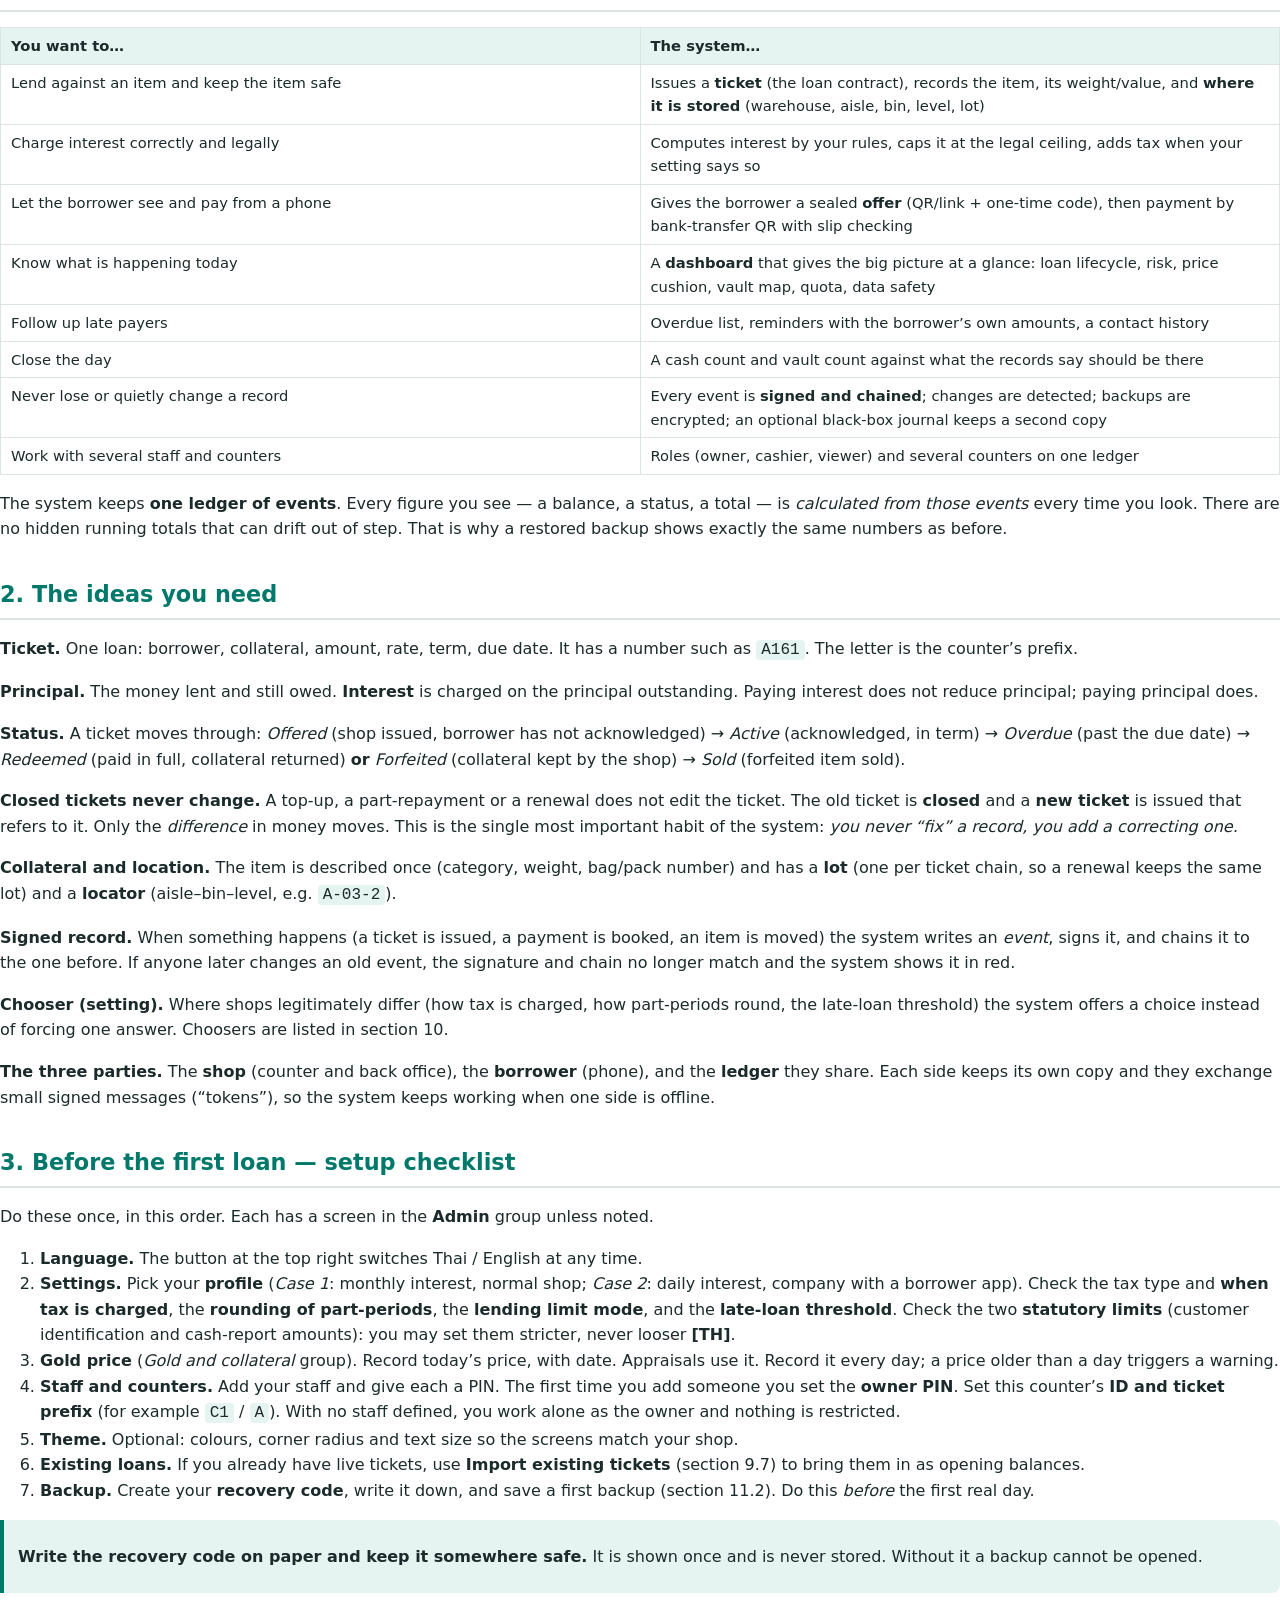
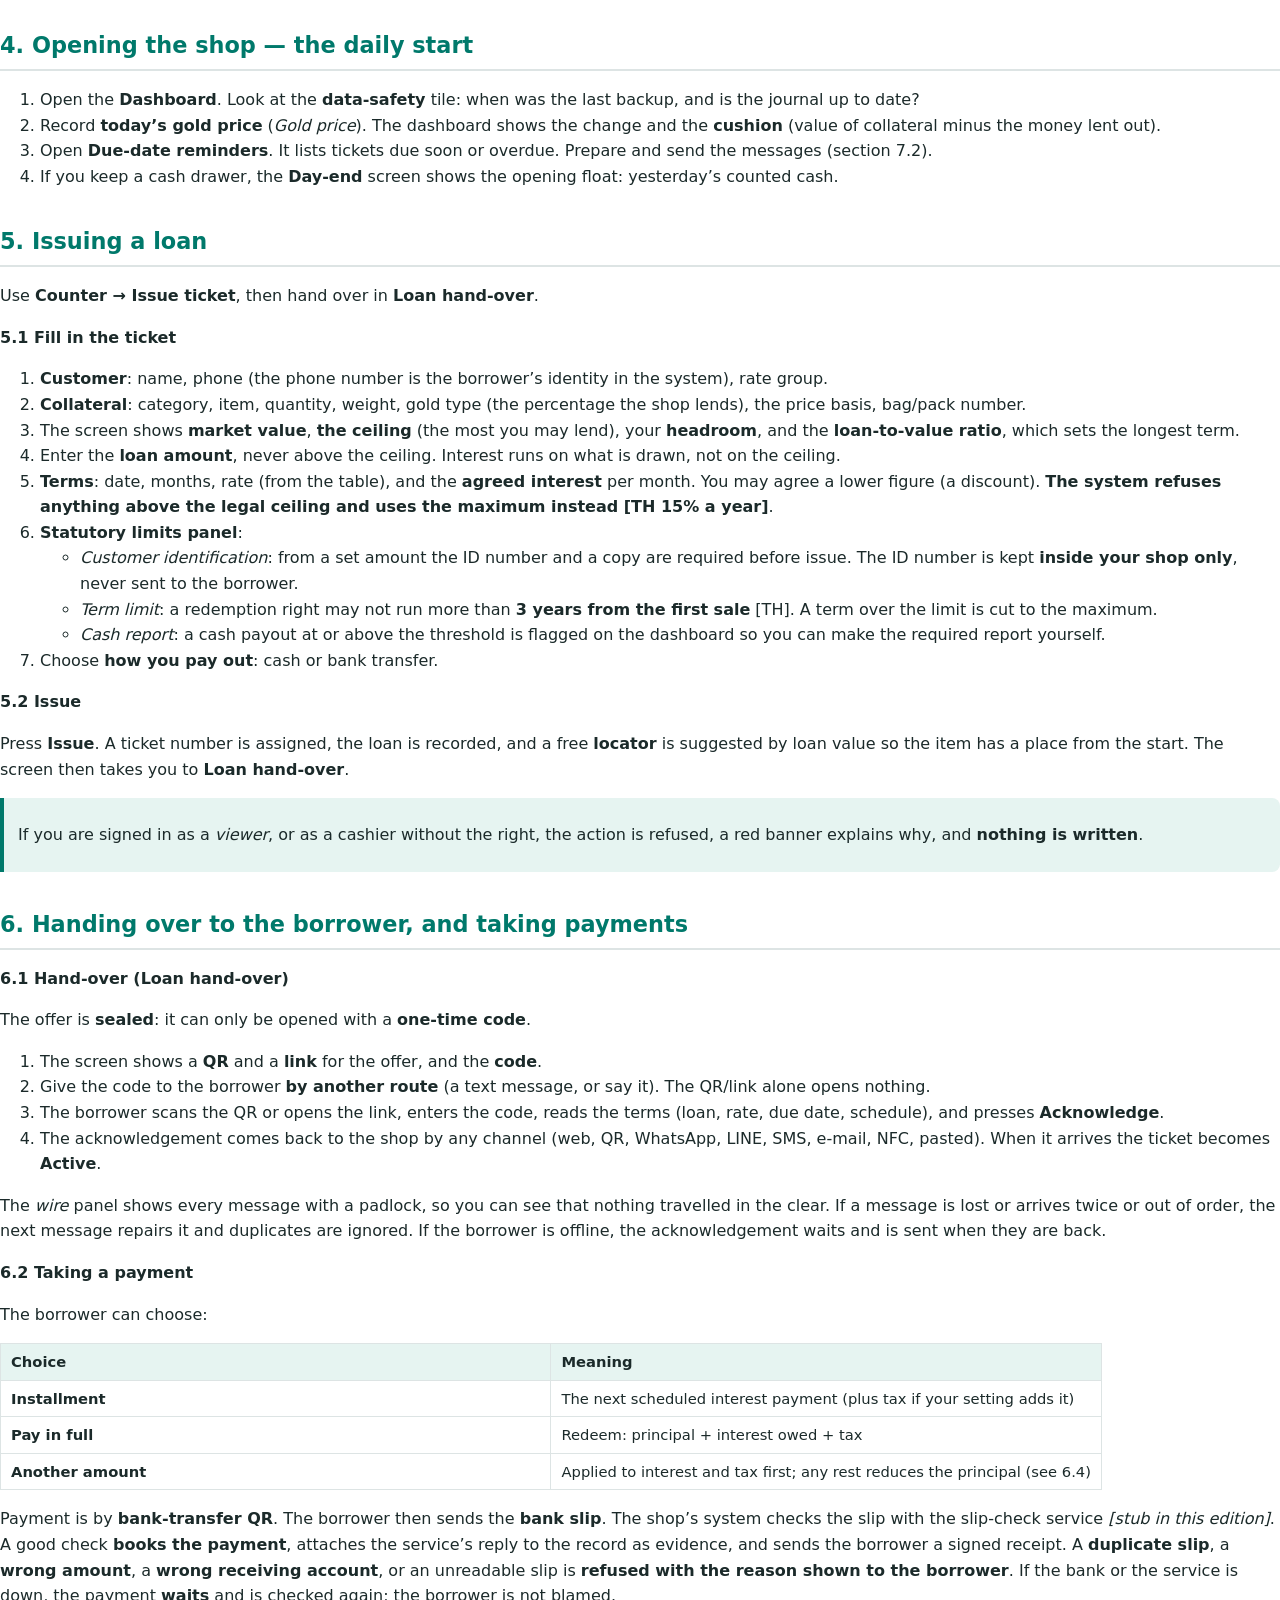
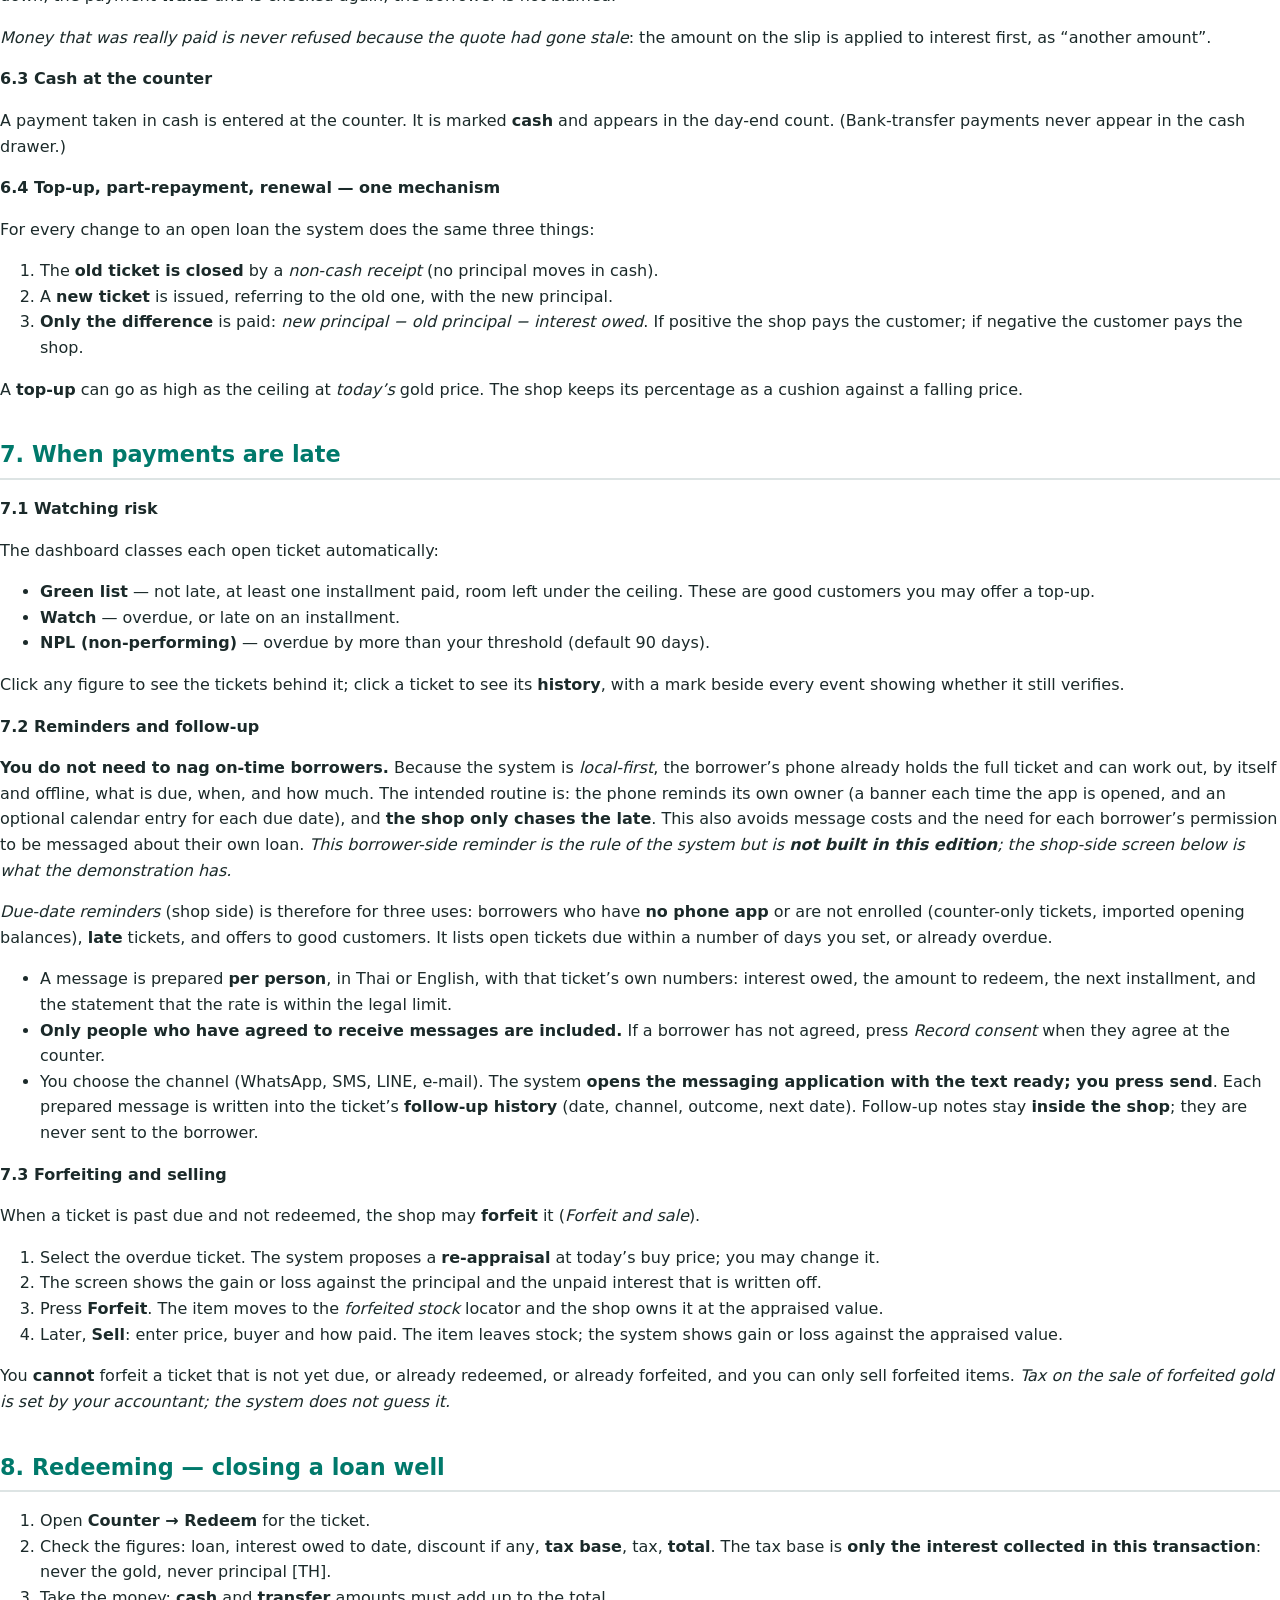
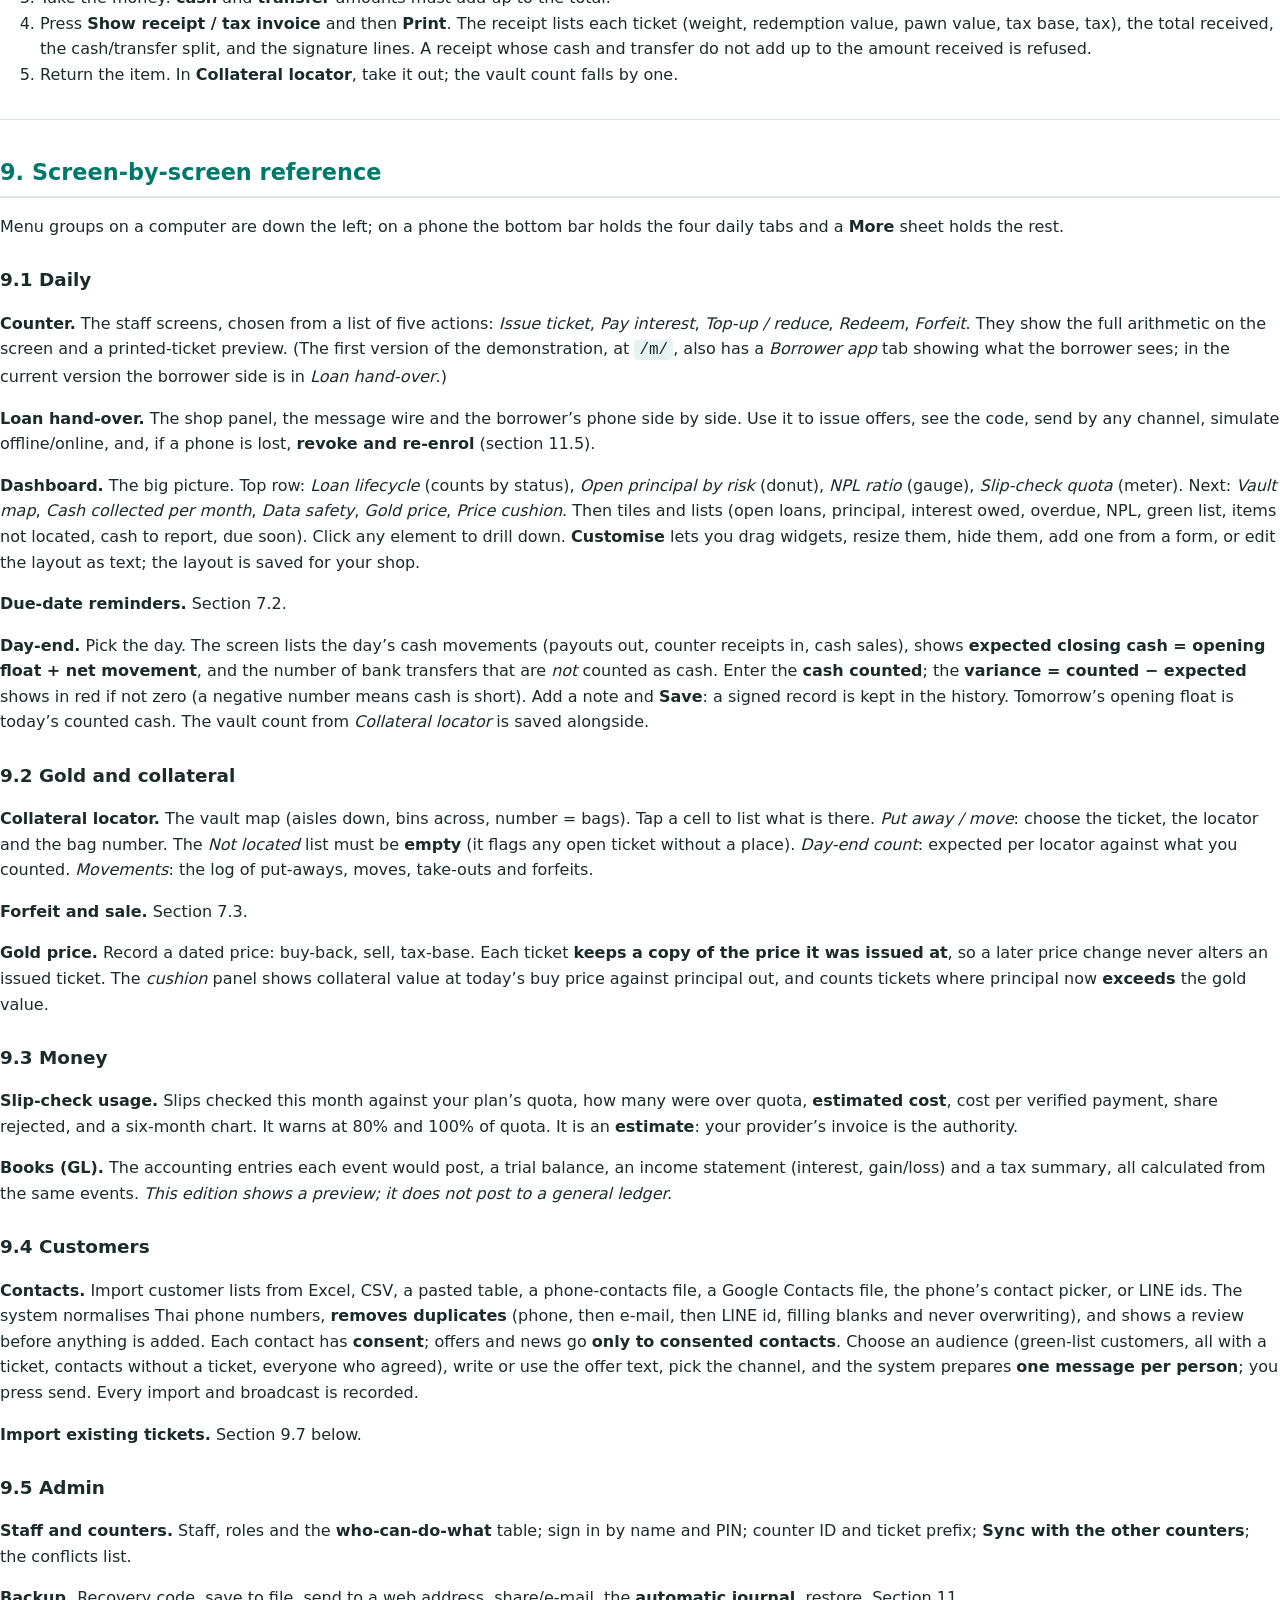
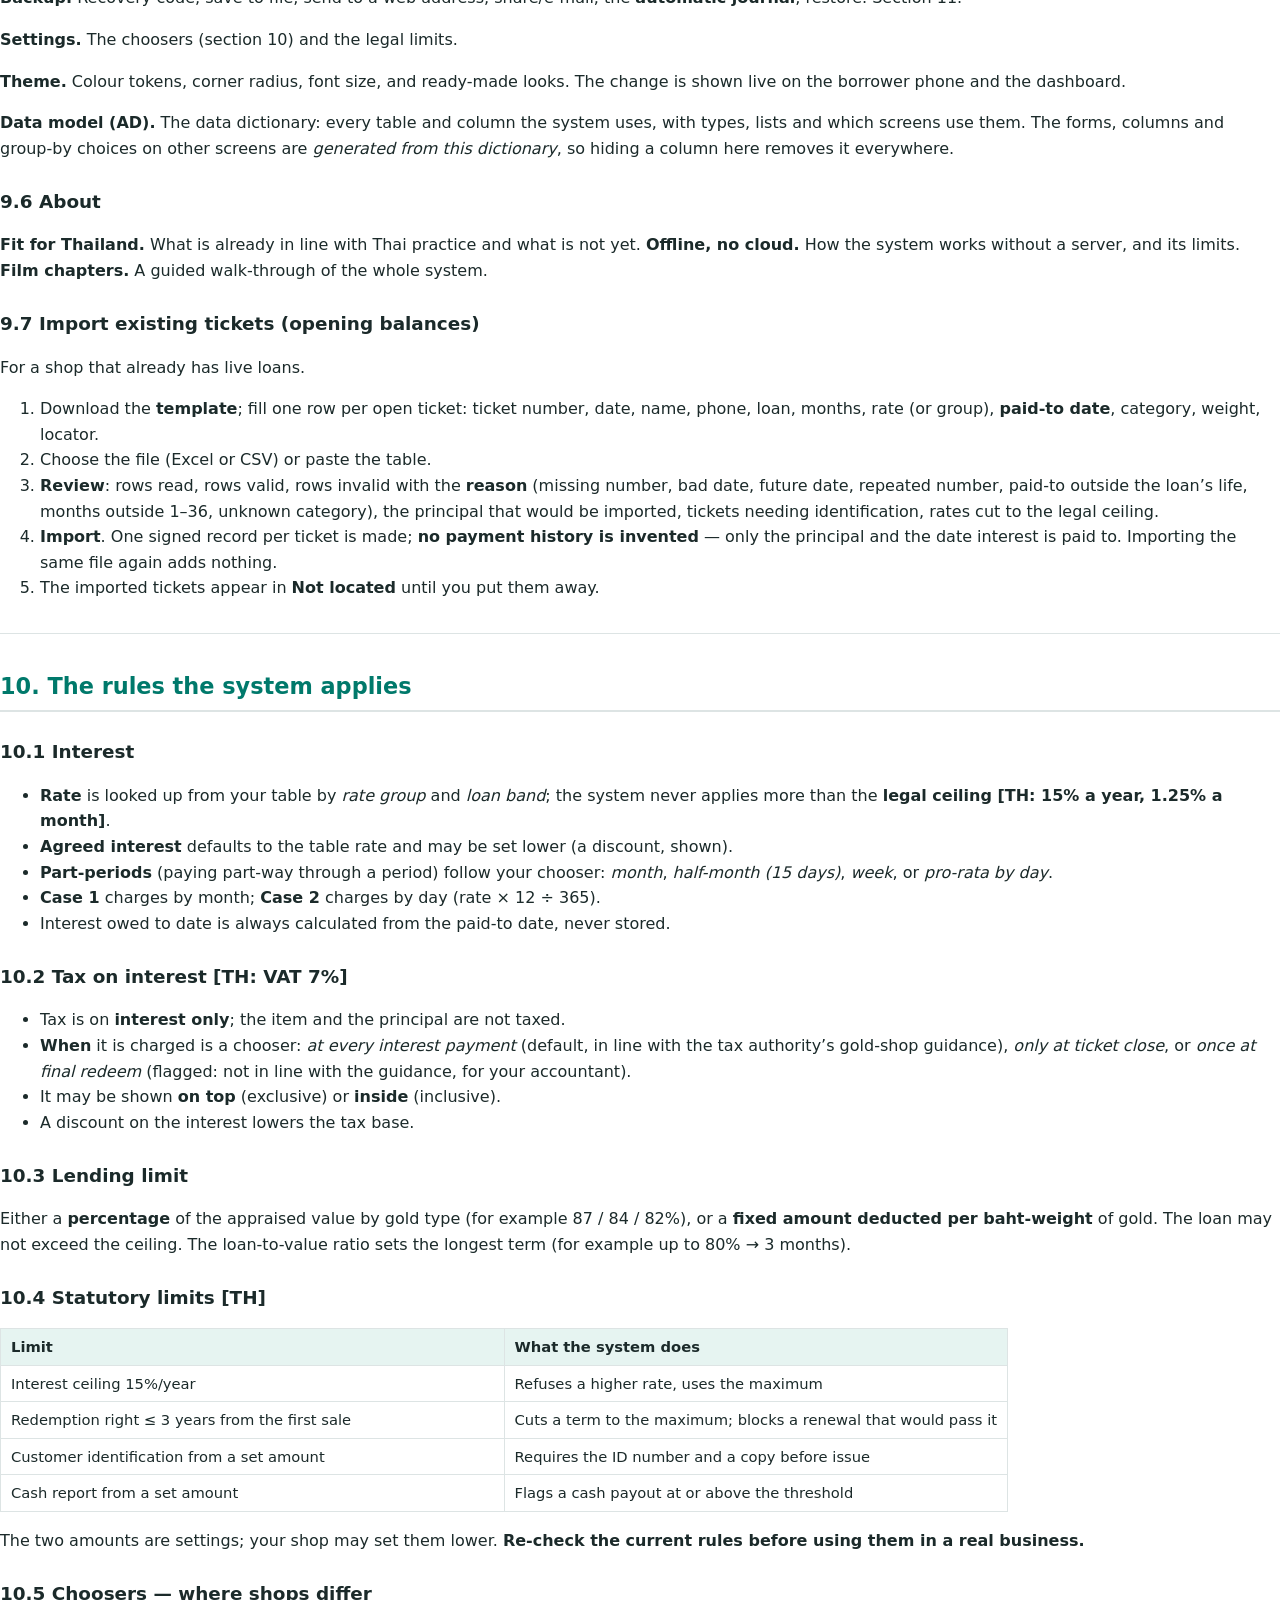
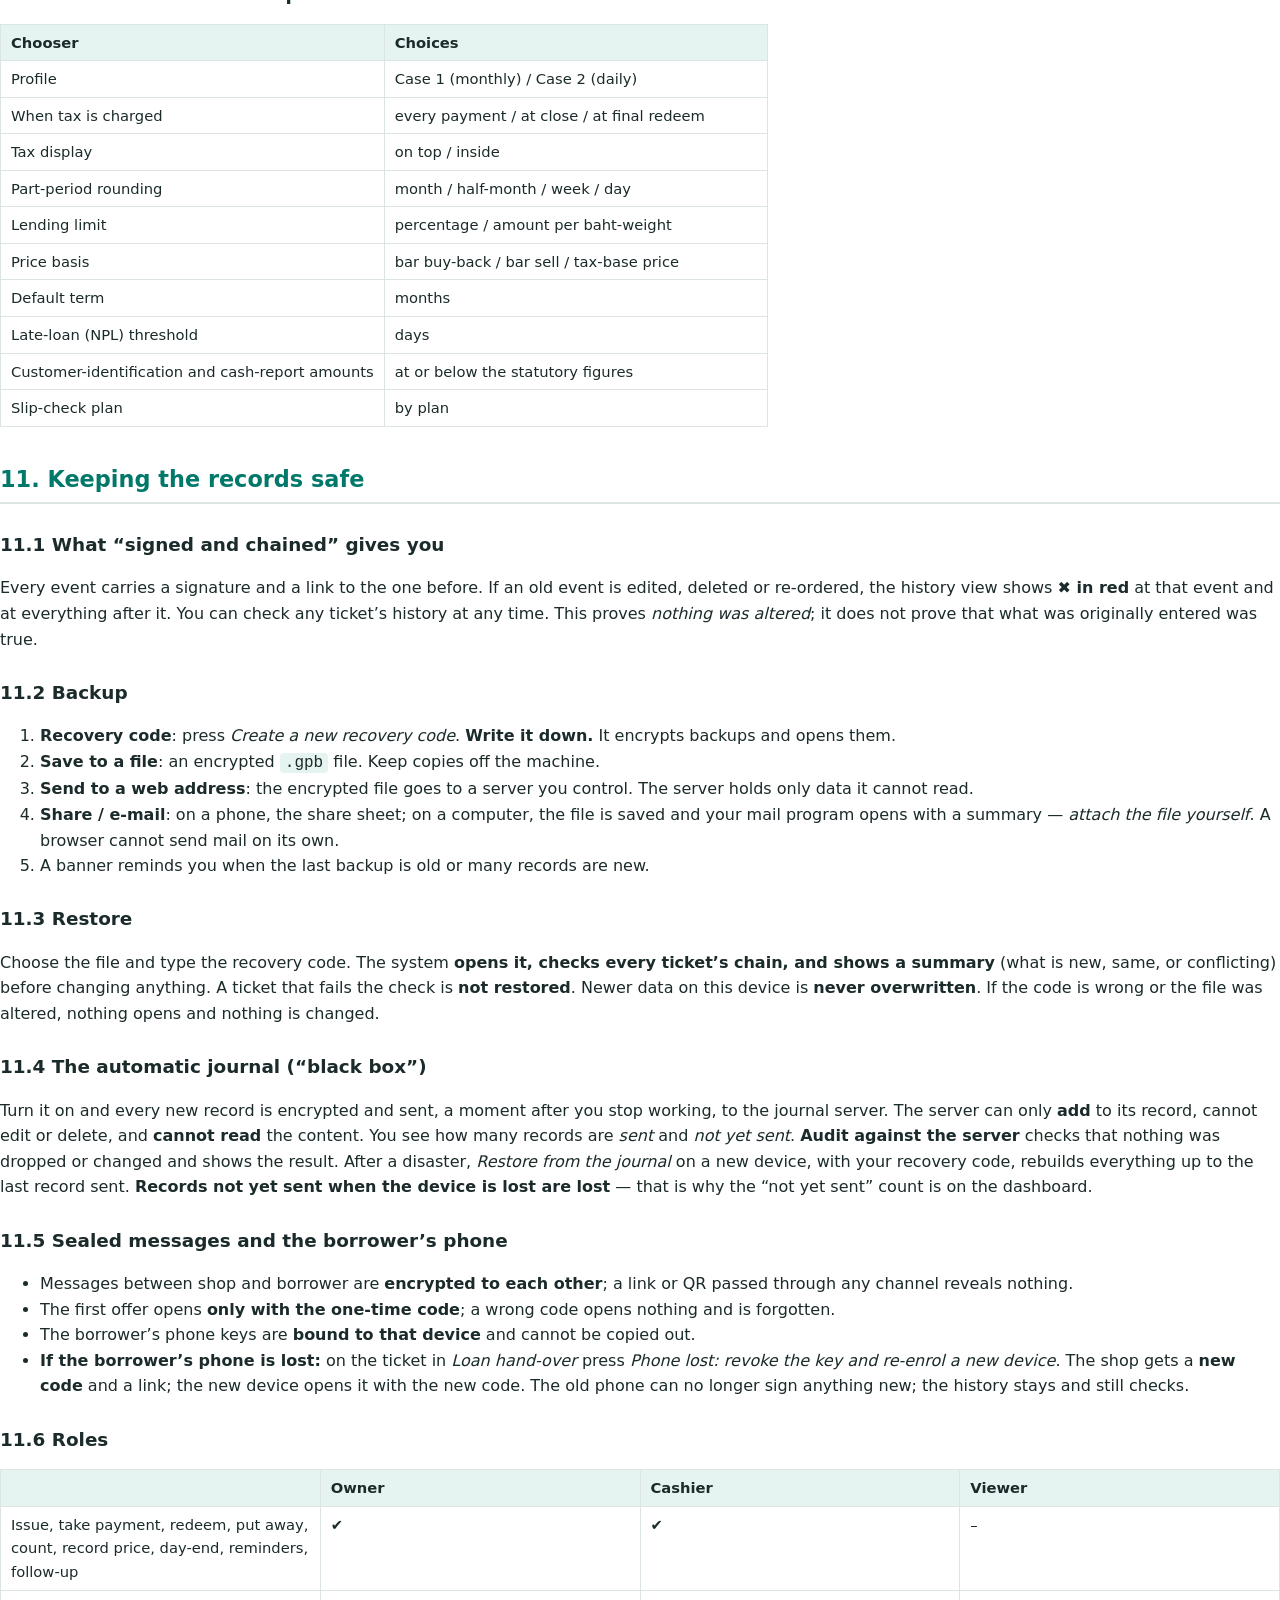
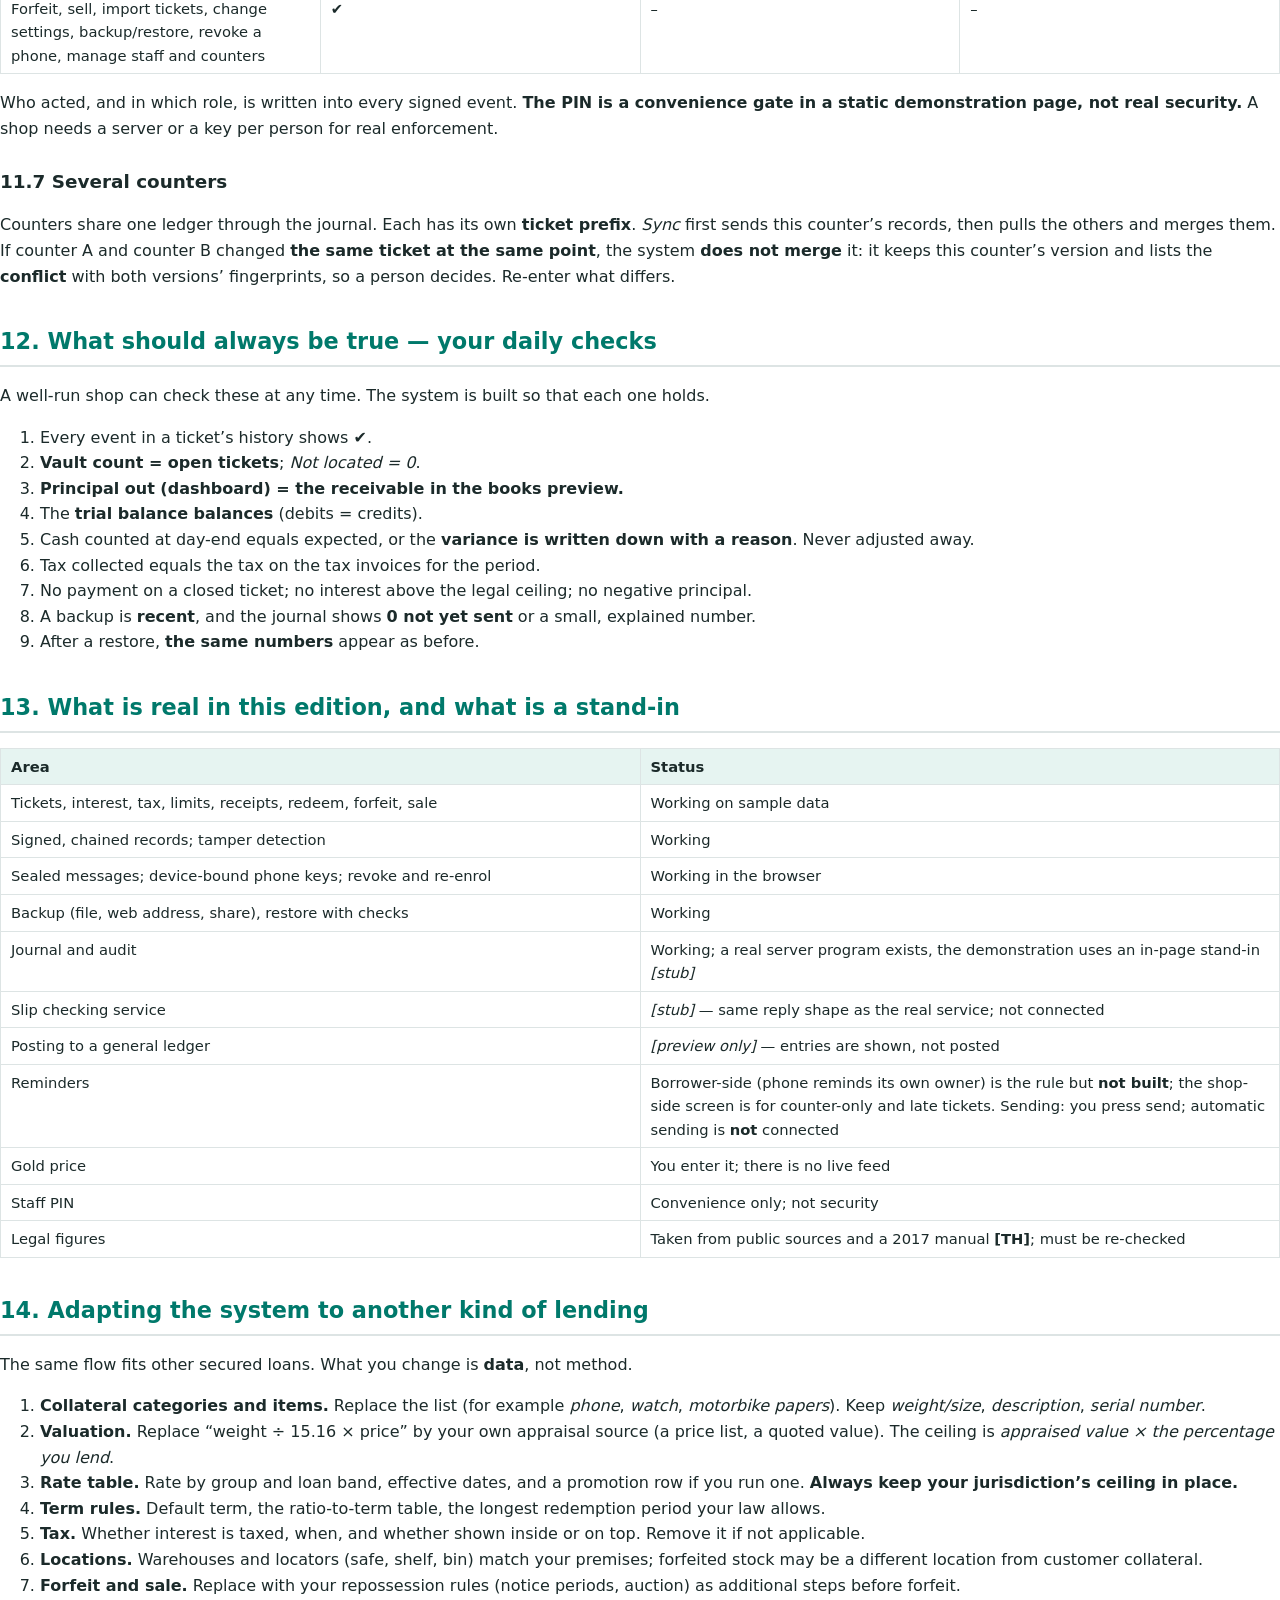
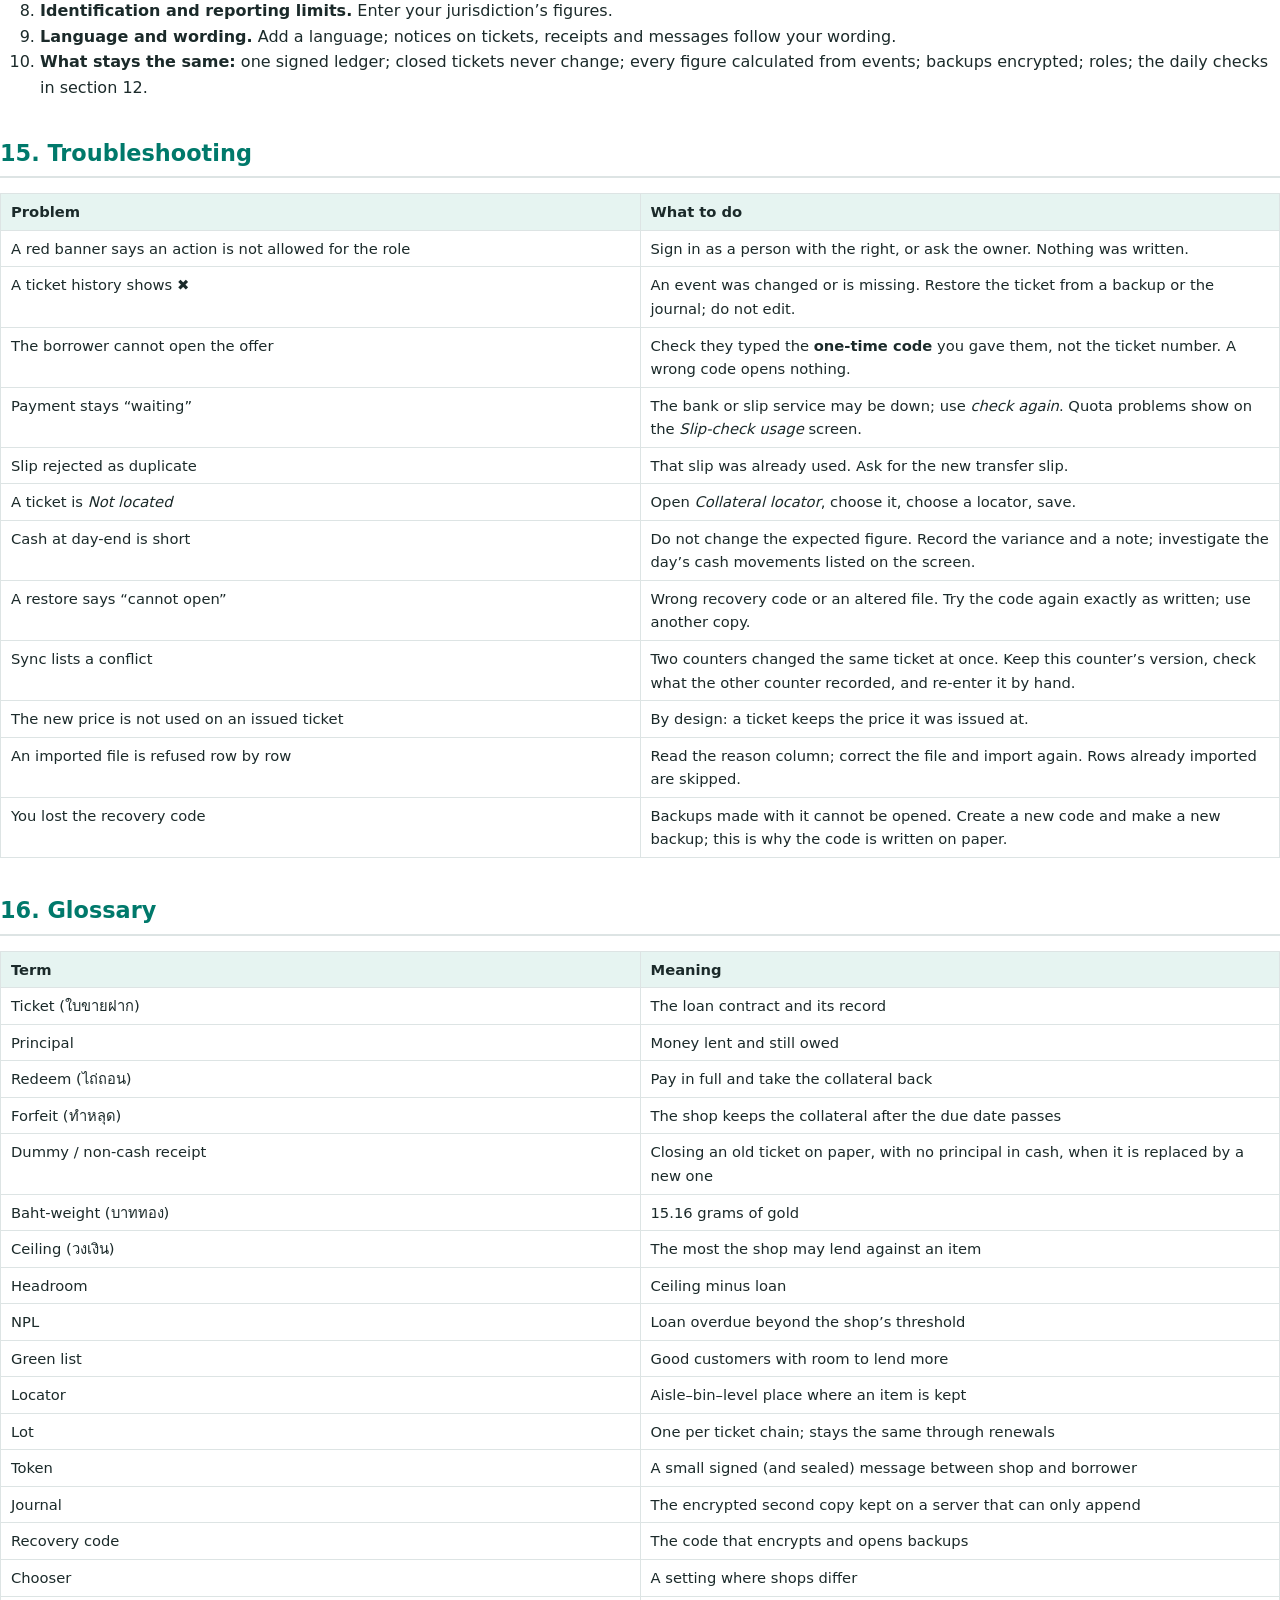
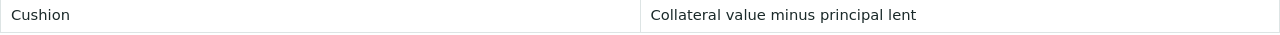
==== commit 51346fa0: "Manual: reminders are borrower-side (local-first); shop chases the late" ====
--- a/manual/index.html
+++ b/manual/index.html
@@ -437,8 +437,22 @@
 its <strong>history</strong>, with a mark beside every event showing
 whether it still verifies.</p>
 <p><strong>7.2 Reminders and follow-up</strong></p>
-<p><em>Due-date reminders</em> lists open tickets due within a number of
-days you set, or already overdue.</p>
+<p><strong>You do not need to nag on-time borrowers.</strong> Because
+the system is <em>local-first</em>, the borrower’s phone already holds
+the full ticket and can work out, by itself and offline, what is due,
+when, and how much. The intended routine is: the phone reminds its own
+owner (a banner each time the app is opened, and an optional calendar
+entry for each due date), and <strong>the shop only chases the
+late</strong>. This also avoids message costs and the need for each
+borrower’s permission to be messaged about their own loan. <em>This
+borrower-side reminder is the rule of the system but is <strong>not
+built in this edition</strong>; the shop-side screen below is what the
+demonstration has.</em></p>
+<p><em>Due-date reminders</em> (shop side) is therefore for three uses:
+borrowers who have <strong>no phone app</strong> or are not enrolled
+(counter-only tickets, imported opening balances), <strong>late</strong>
+tickets, and offers to good customers. It lists open tickets due within
+a number of days you set, or already overdue.</p>
 <ul>
 <li>A message is prepared <strong>per person</strong>, in Thai or
 English, with that ticket’s own numbers: interest owed, the amount to
@@ -909,9 +923,11 @@
 <td><em>[preview only]</em> — entries are shown, not posted</td>
 </tr>
 <tr class="even">
-<td>Sending messages</td>
-<td>You press send; automatic bulk sending is <strong>not</strong>
-connected</td>
+<td>Reminders</td>
+<td>Borrower-side (phone reminds its own owner) is the rule but
+<strong>not built</strong>; the shop-side screen is for counter-only and
+late tickets. Sending: you press send; automatic sending is
+<strong>not</strong> connected</td>
 </tr>
 <tr class="odd">
 <td>Gold price</td>
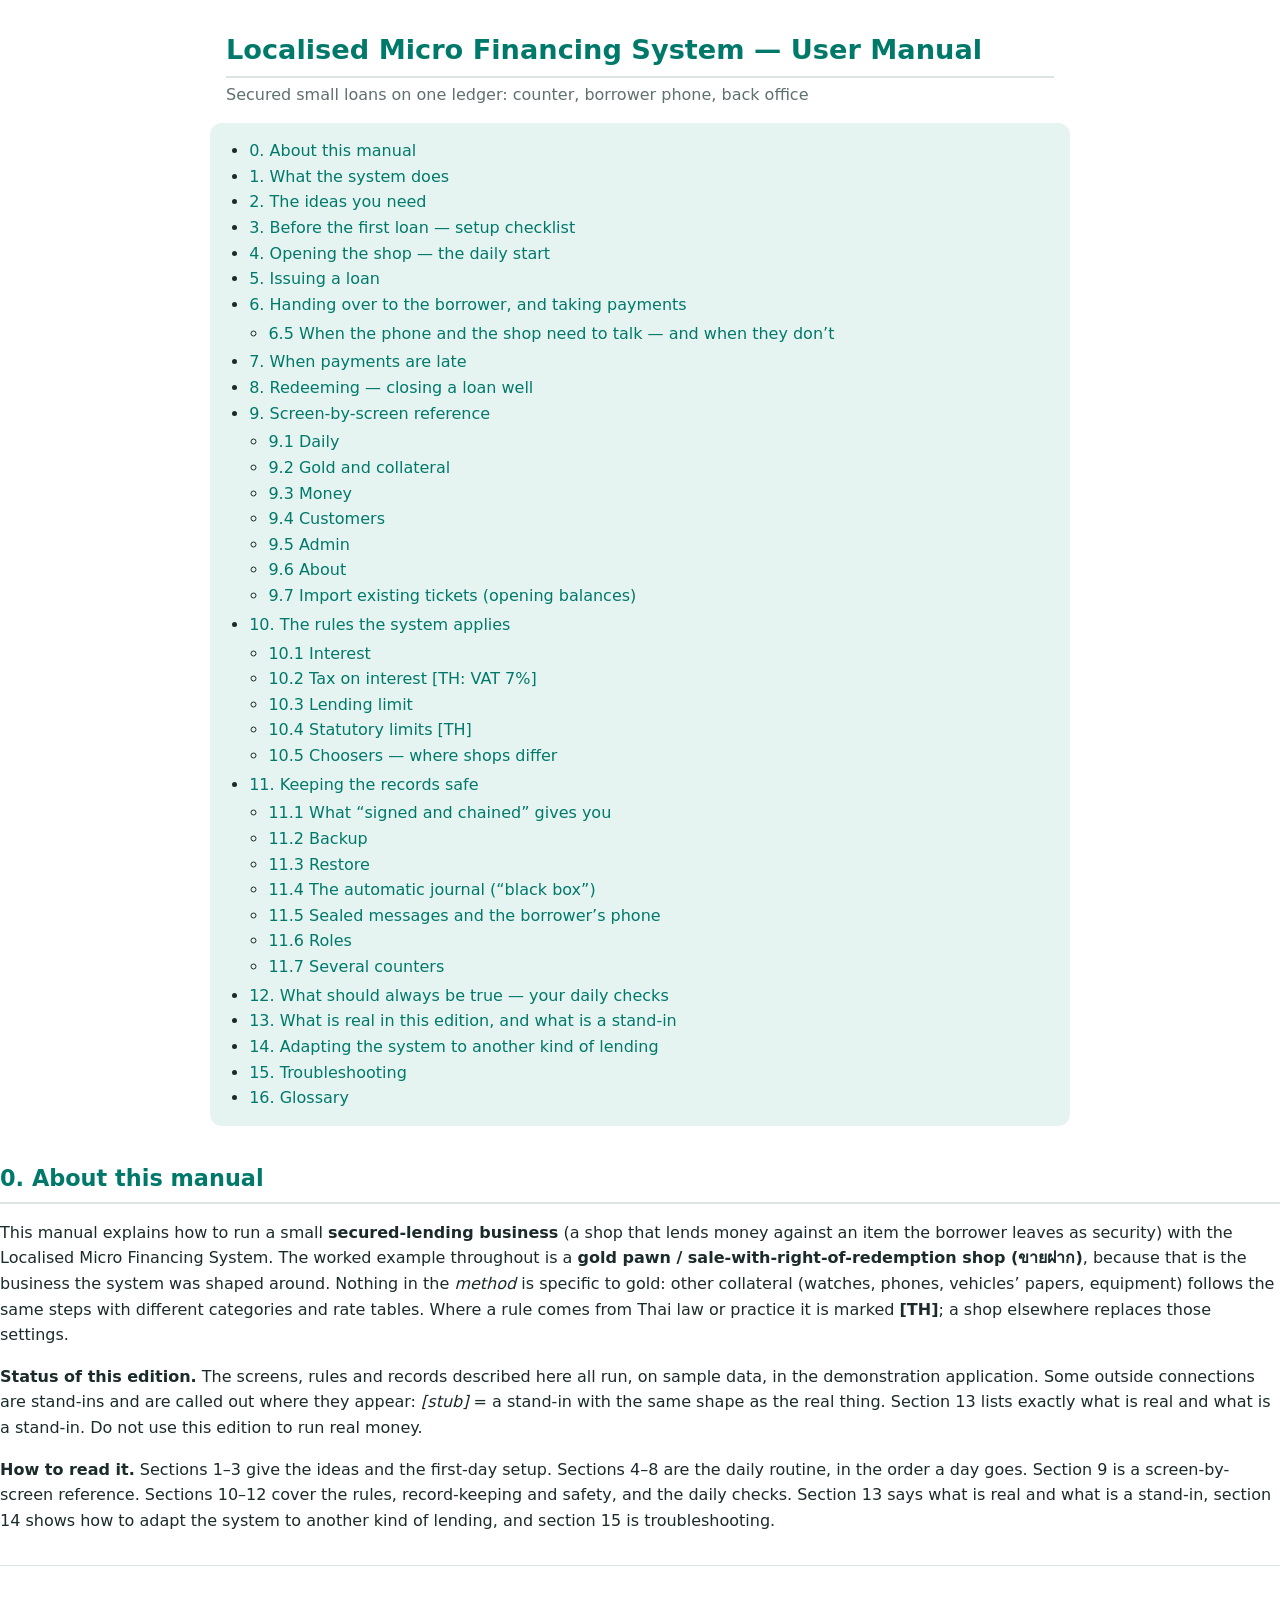
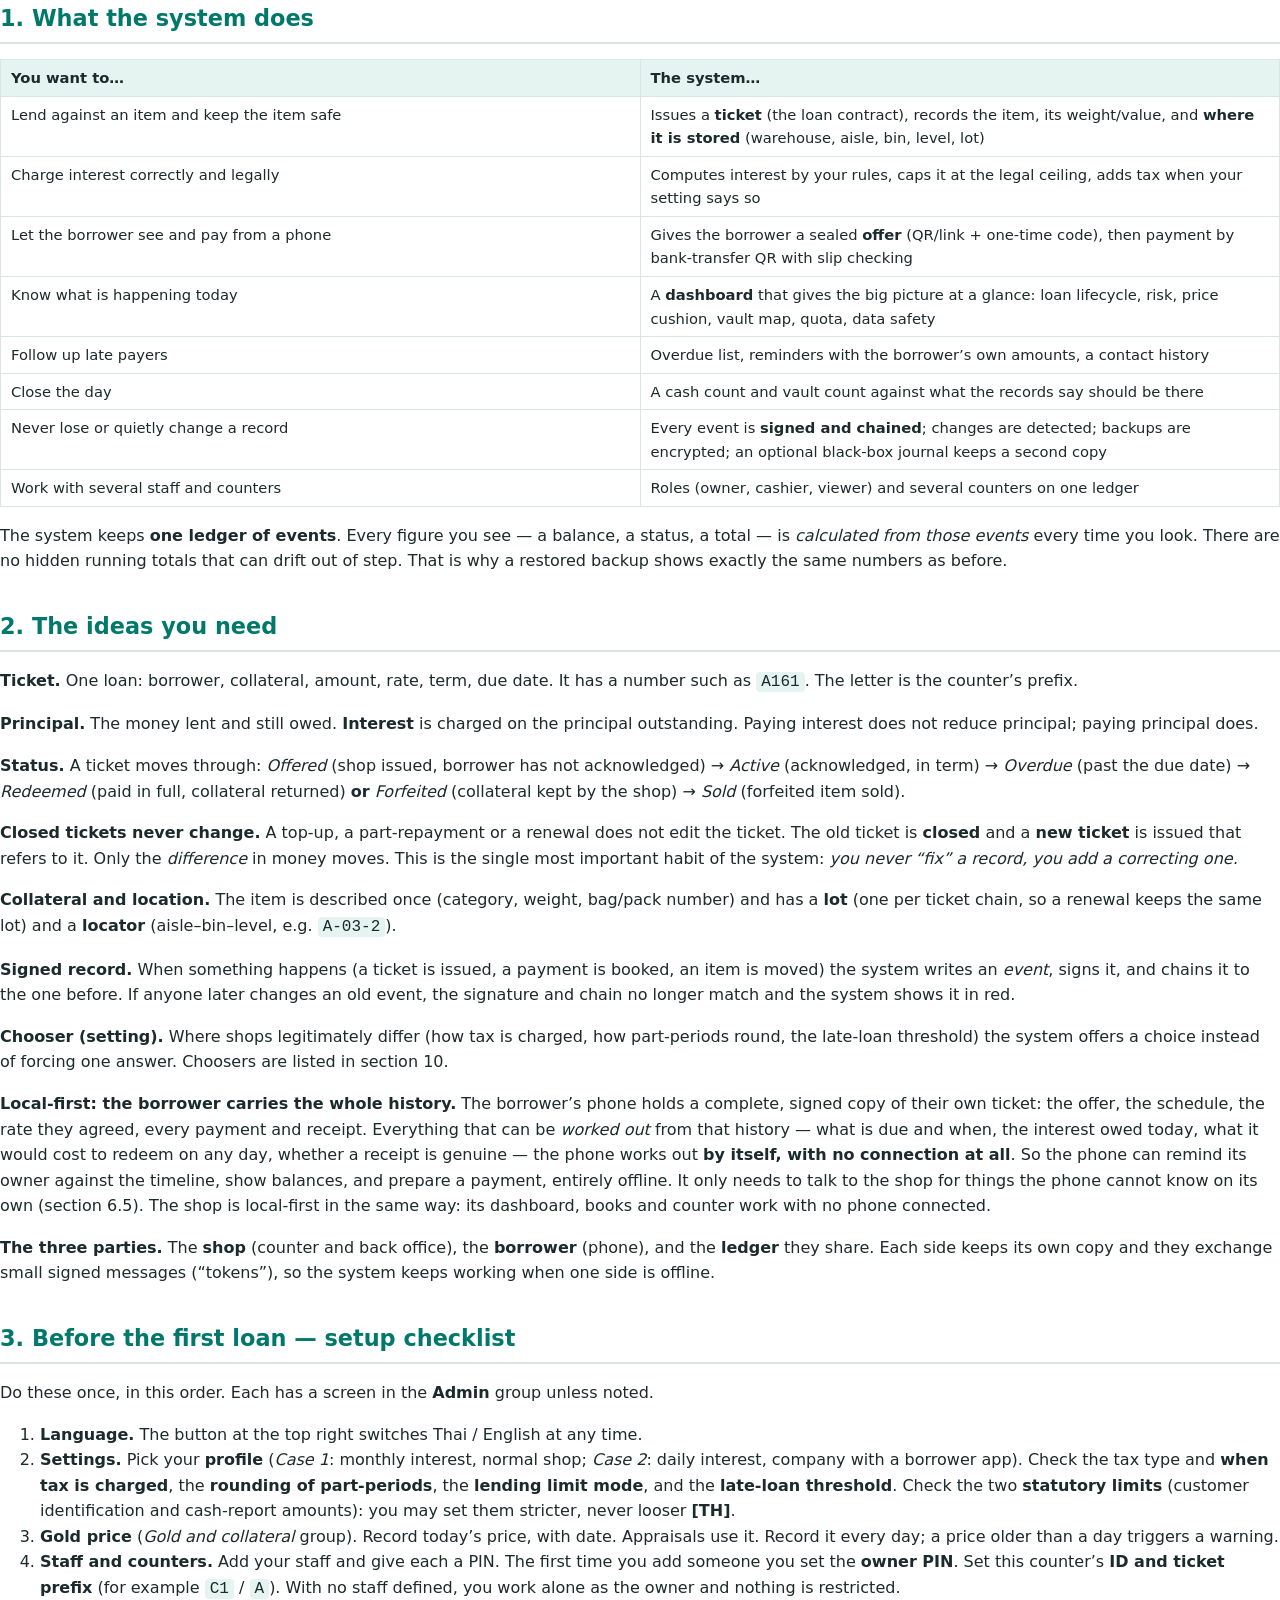
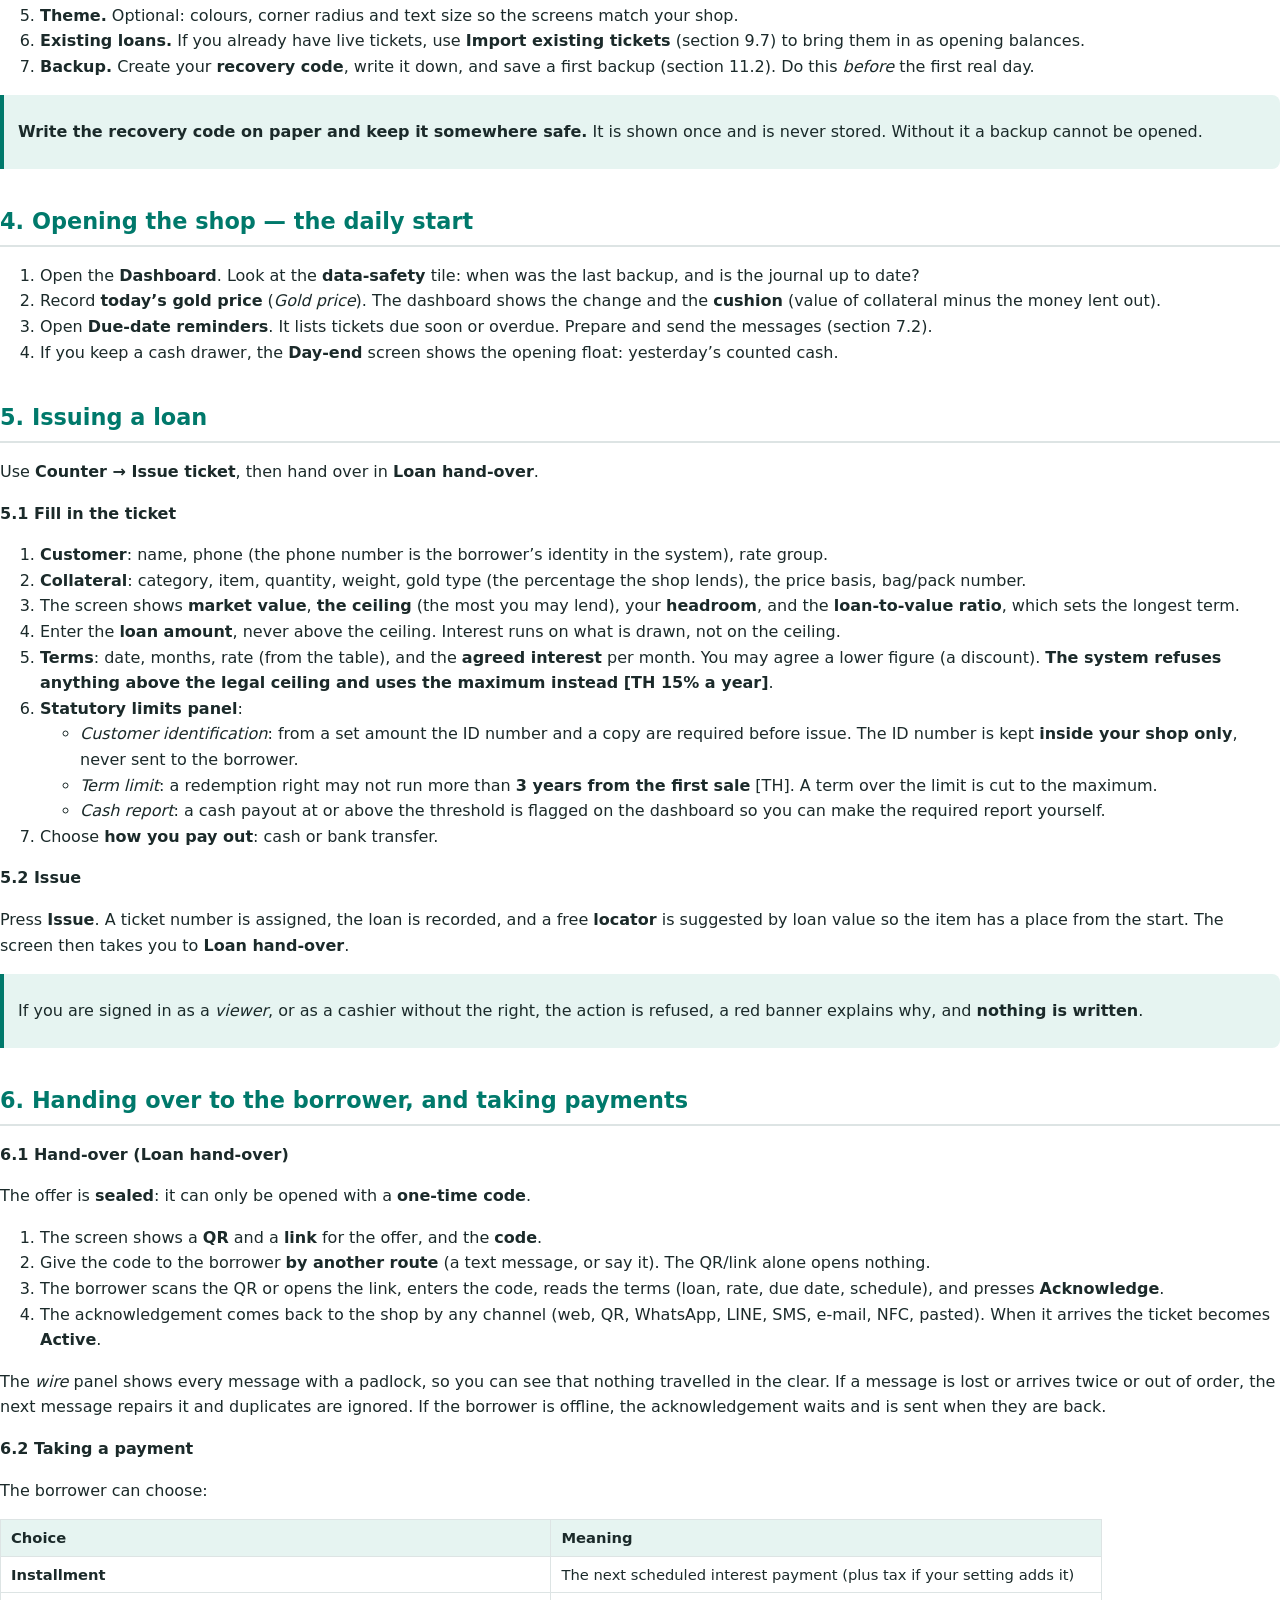
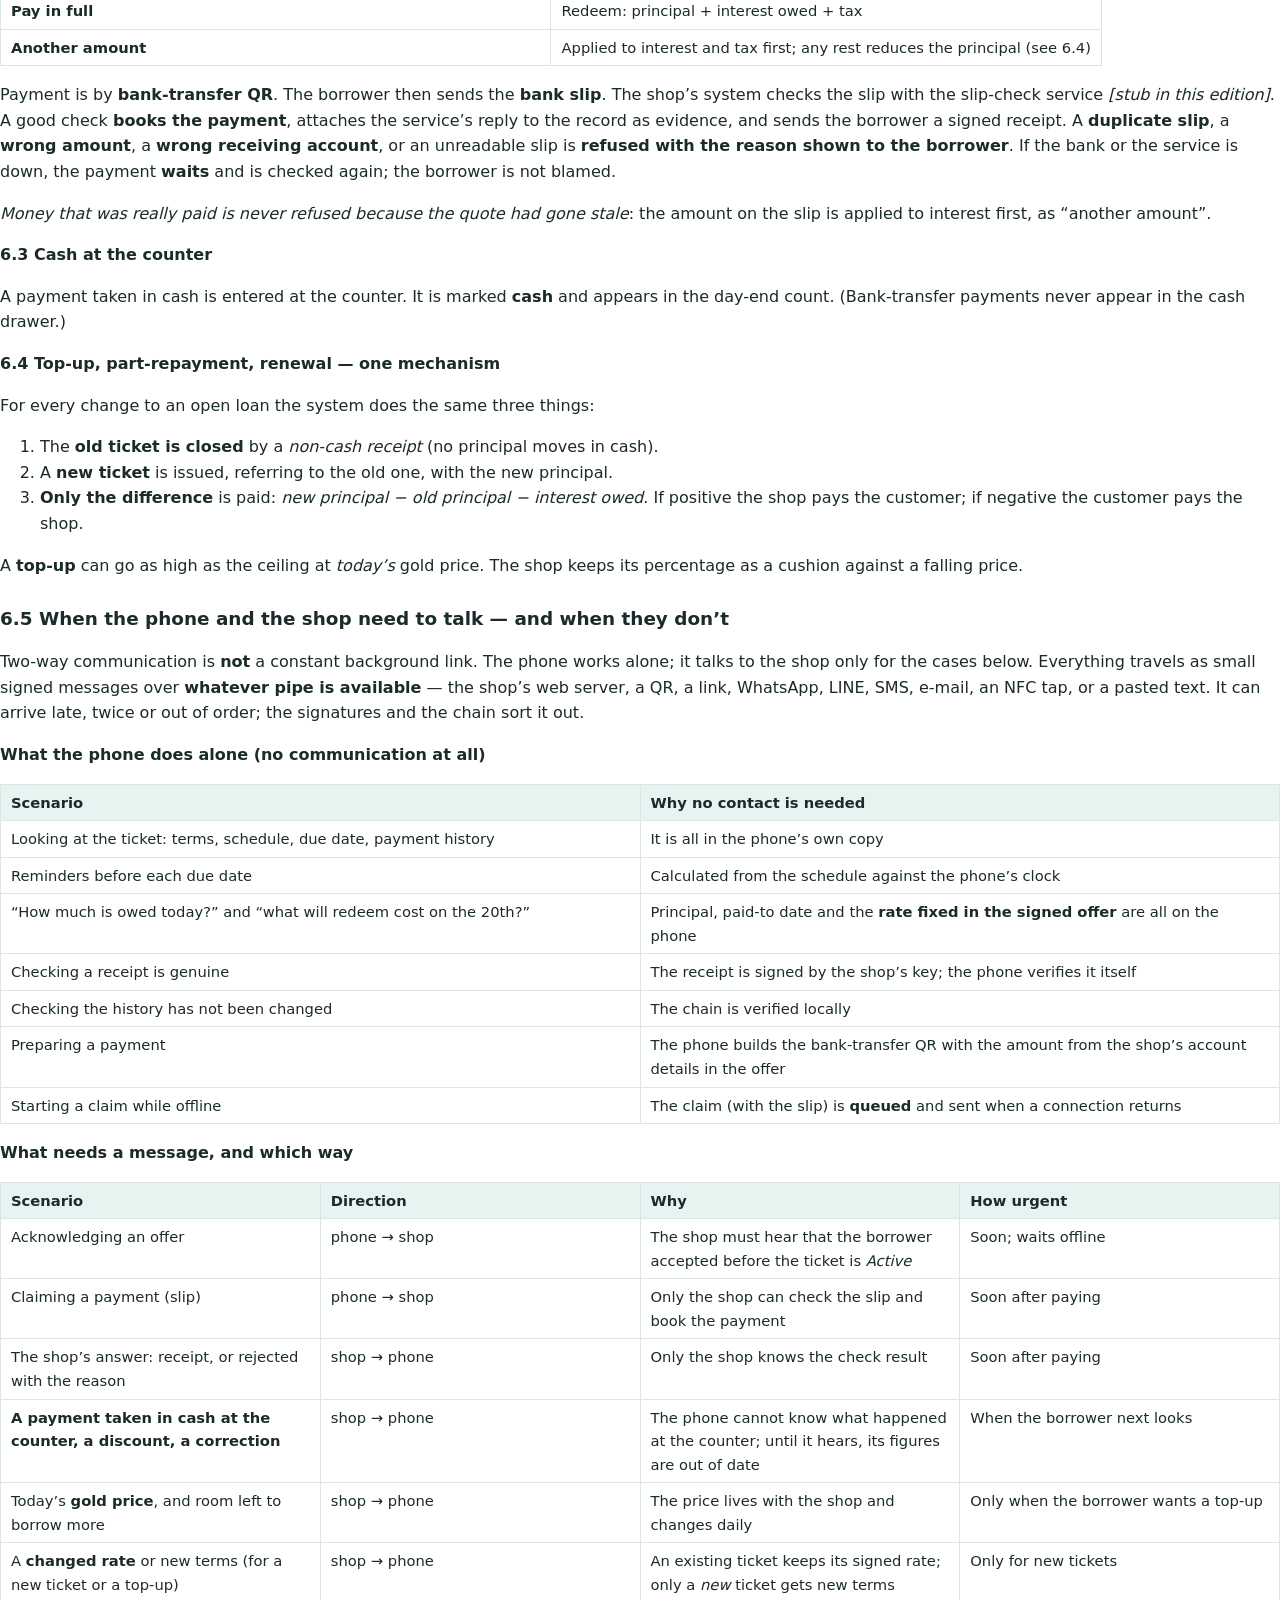
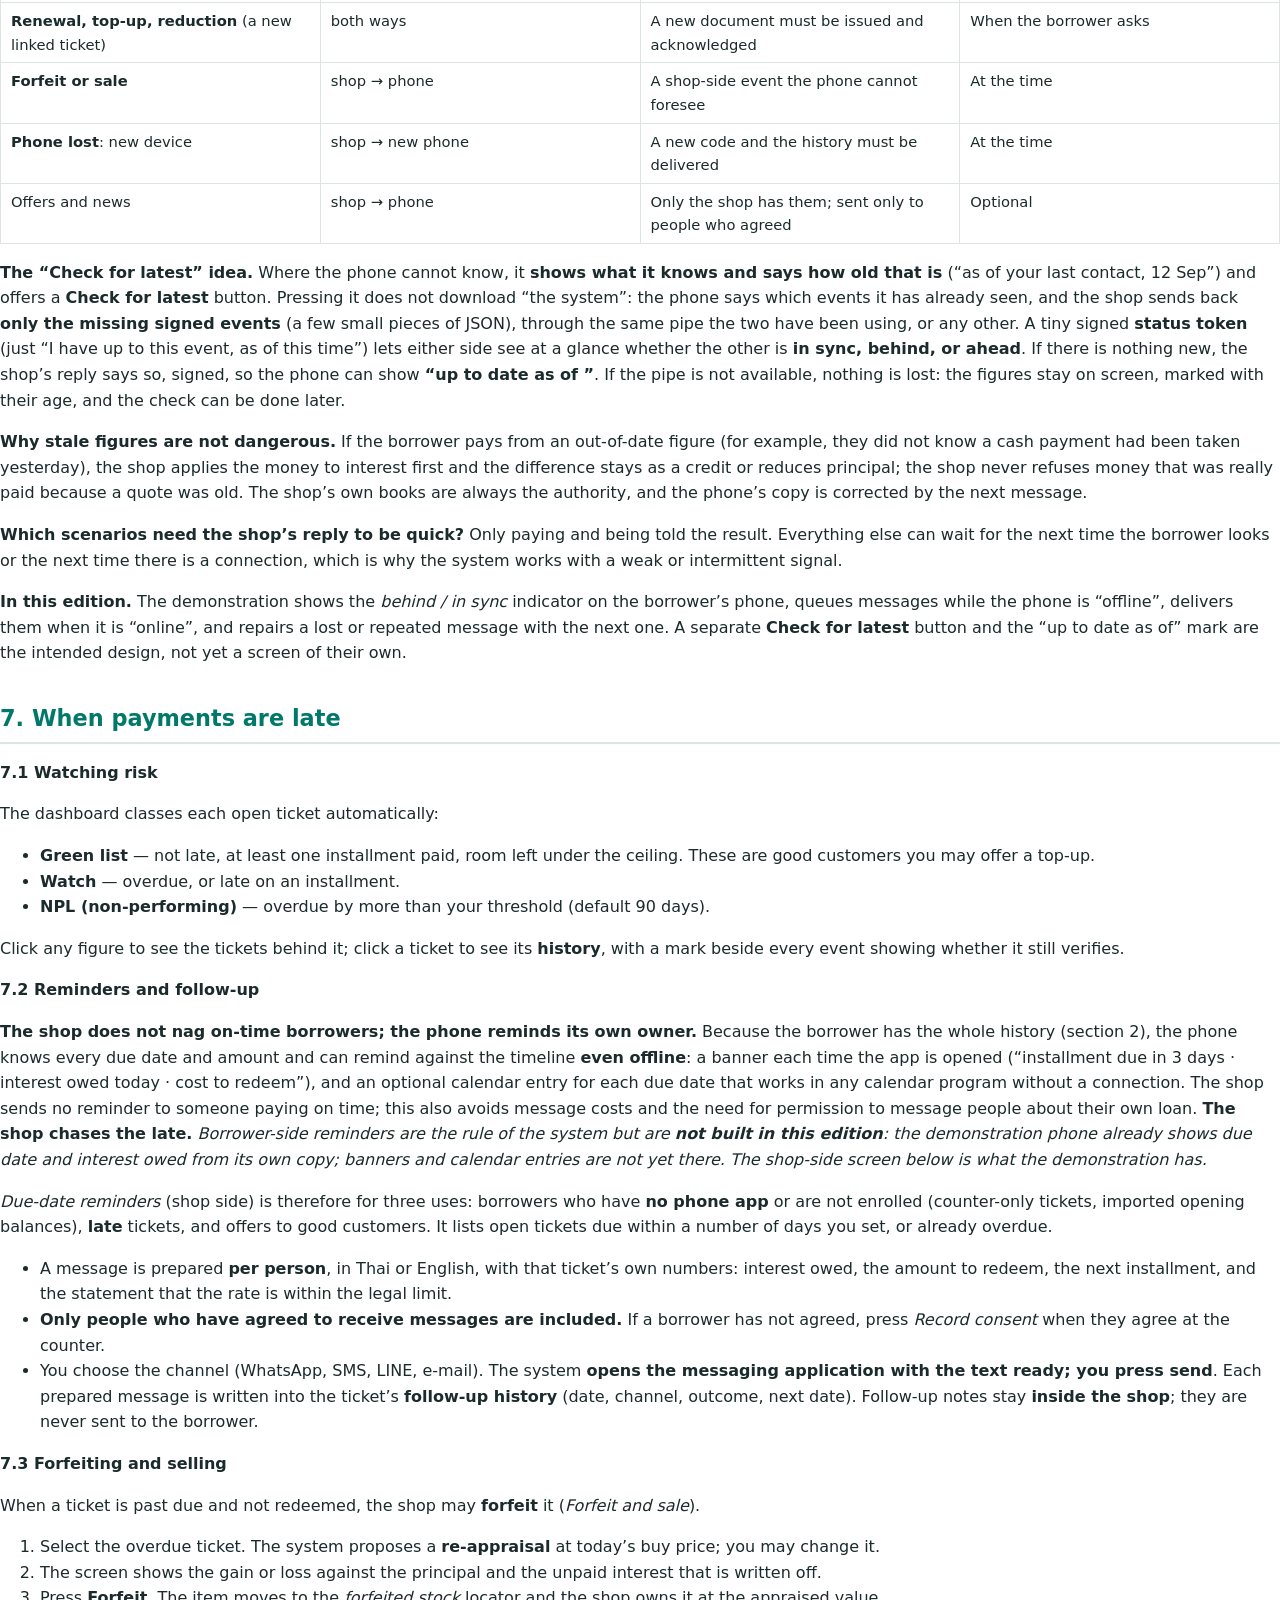
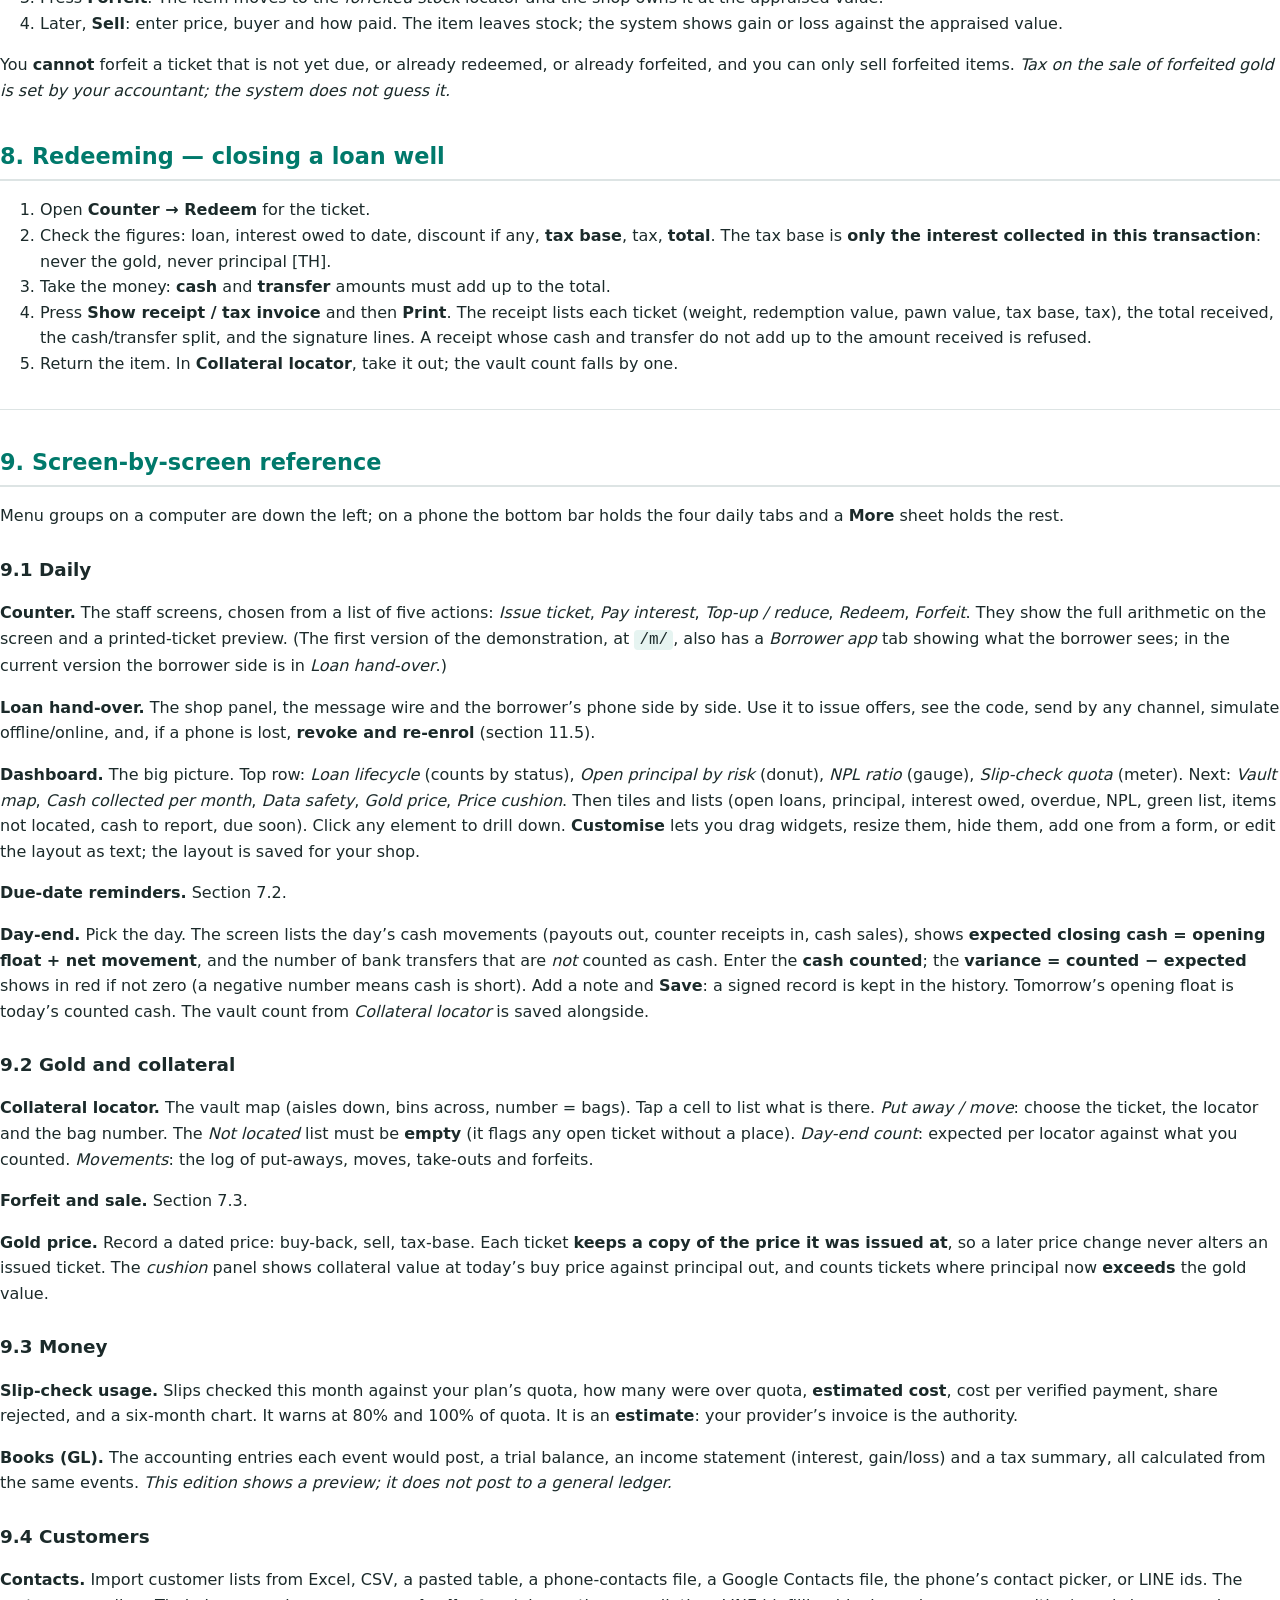
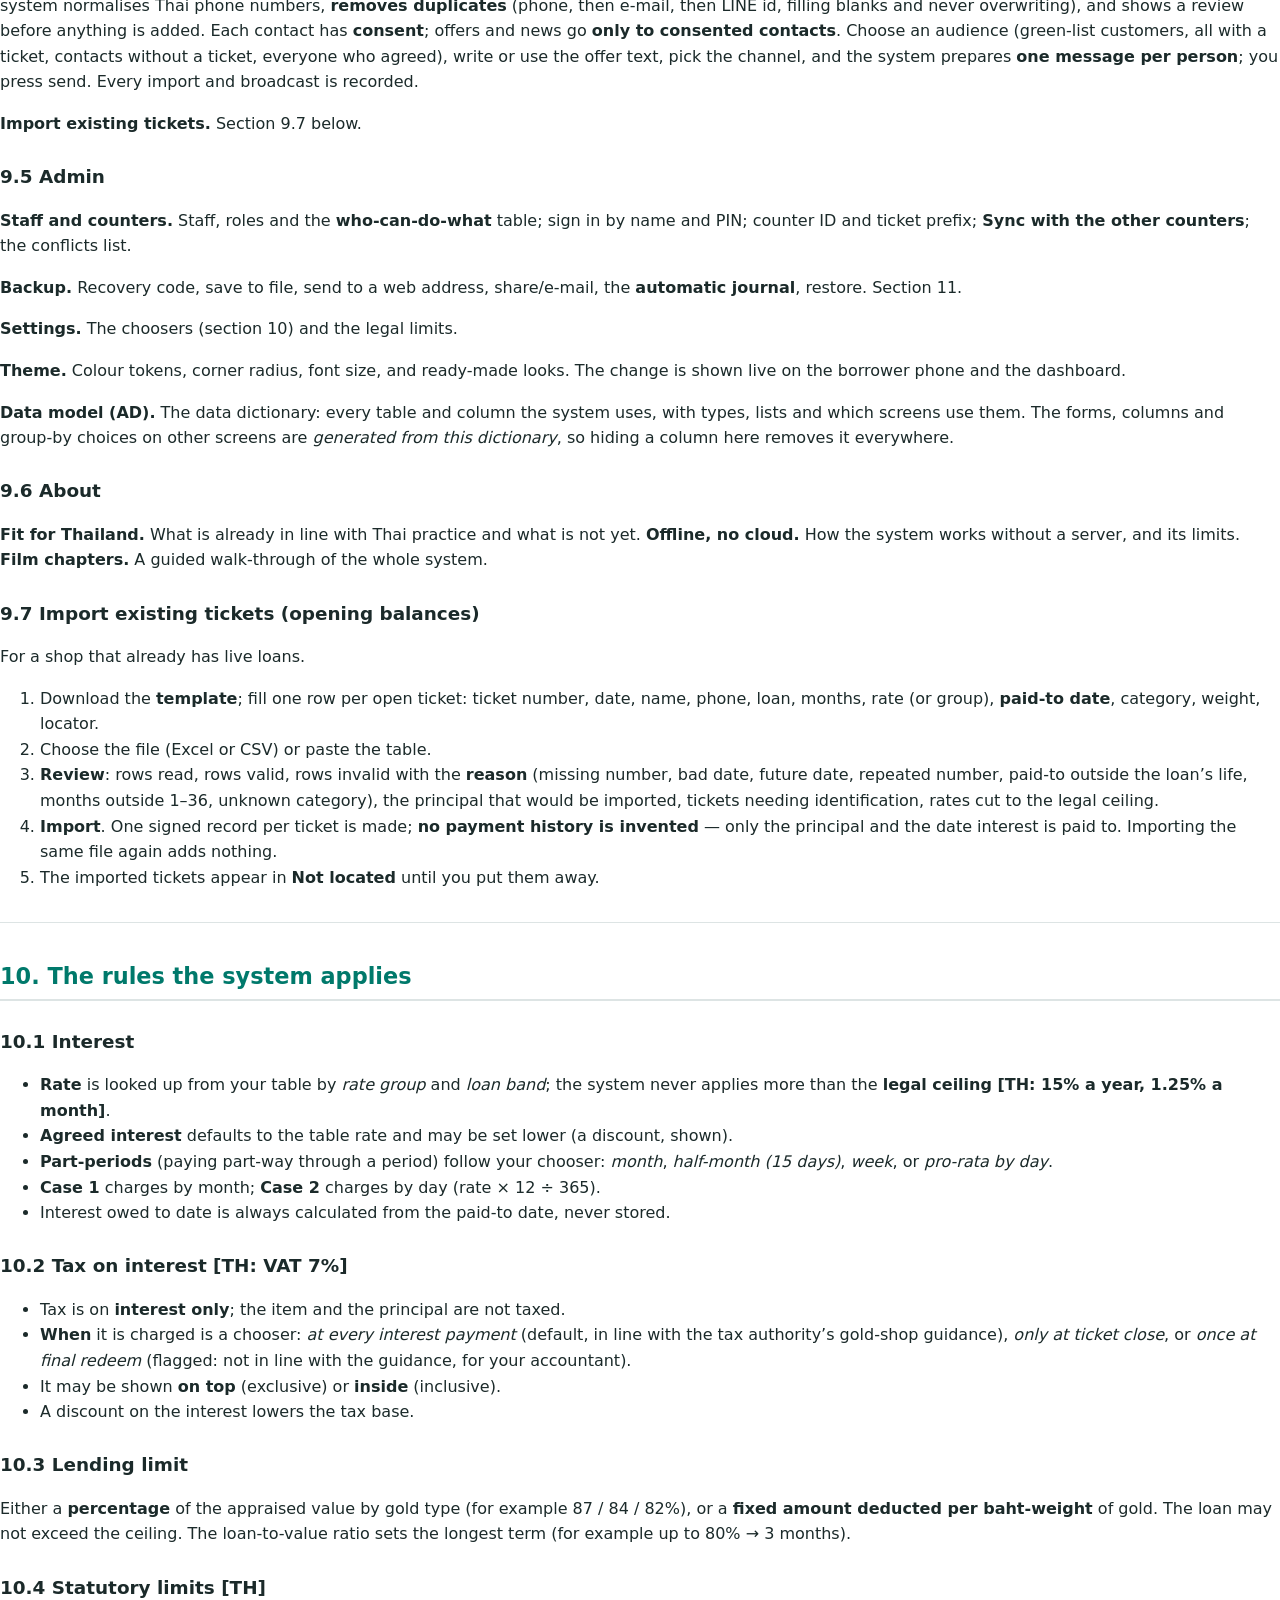
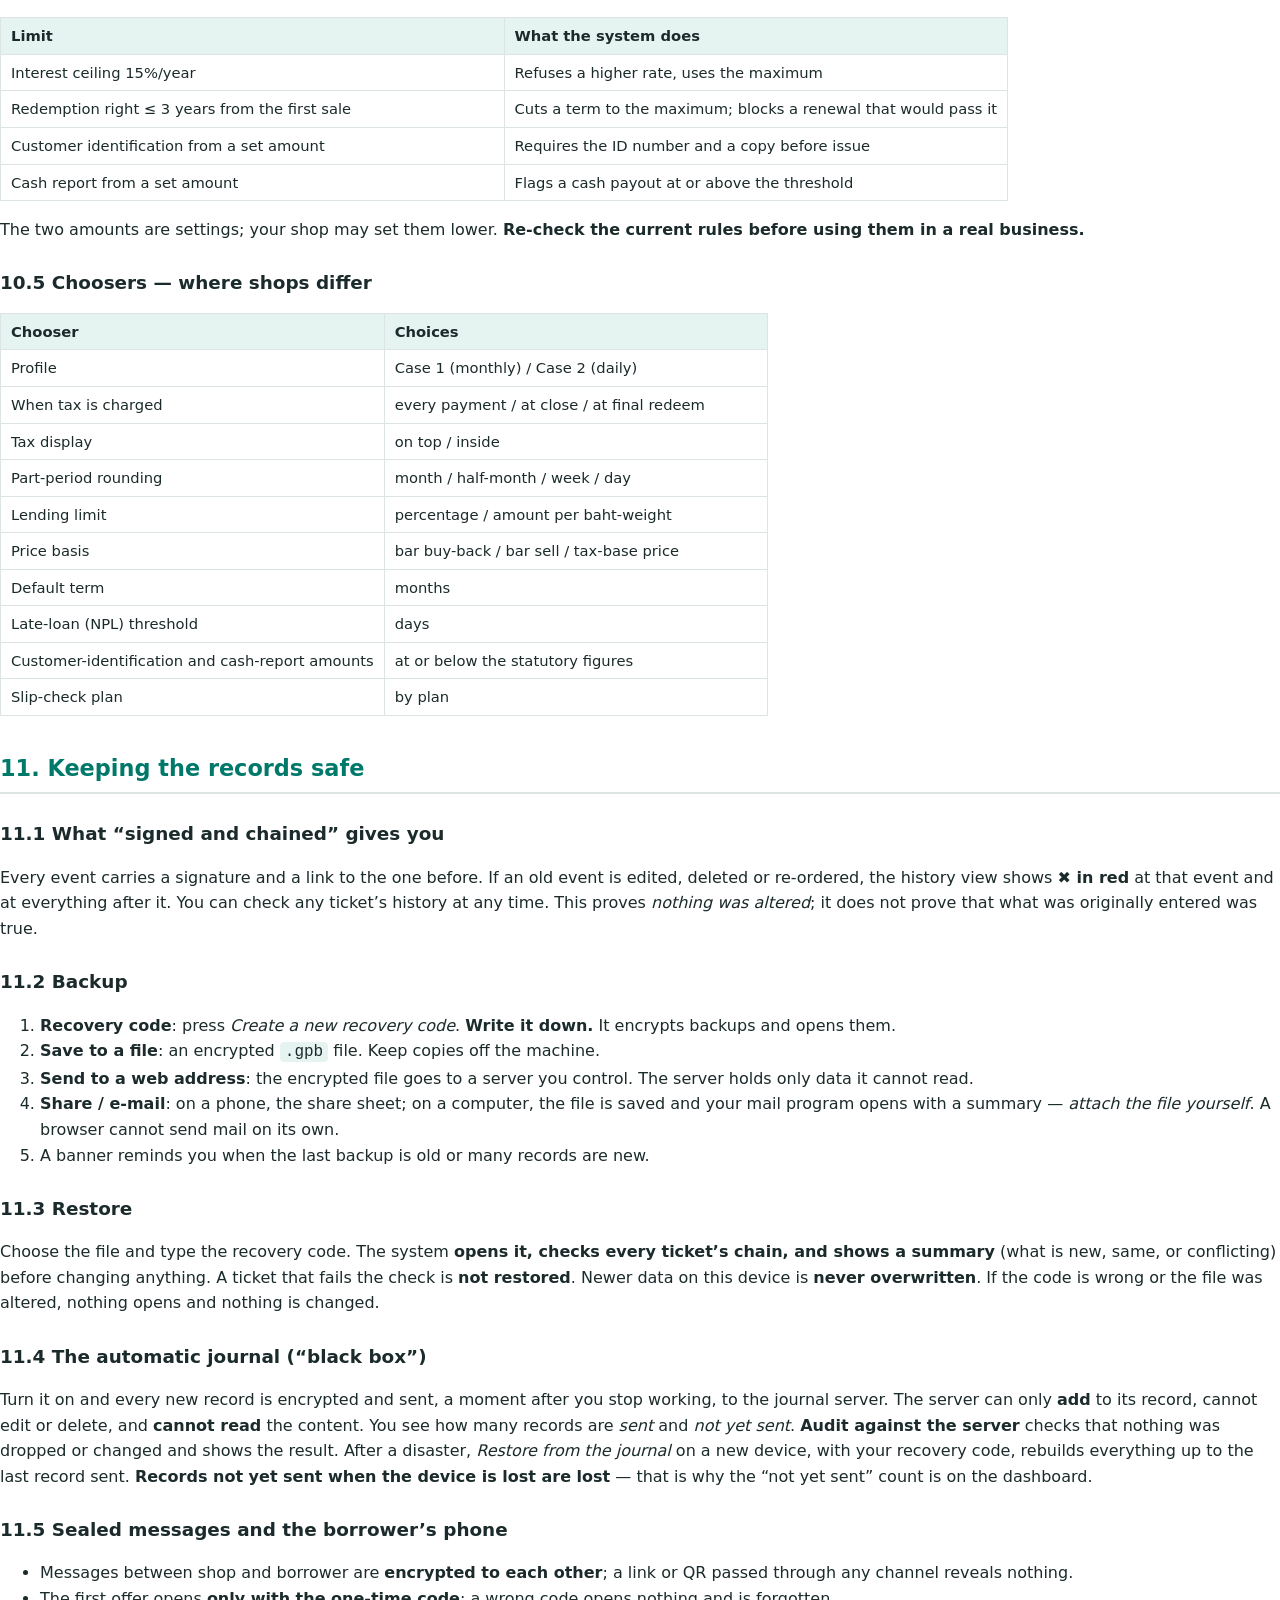
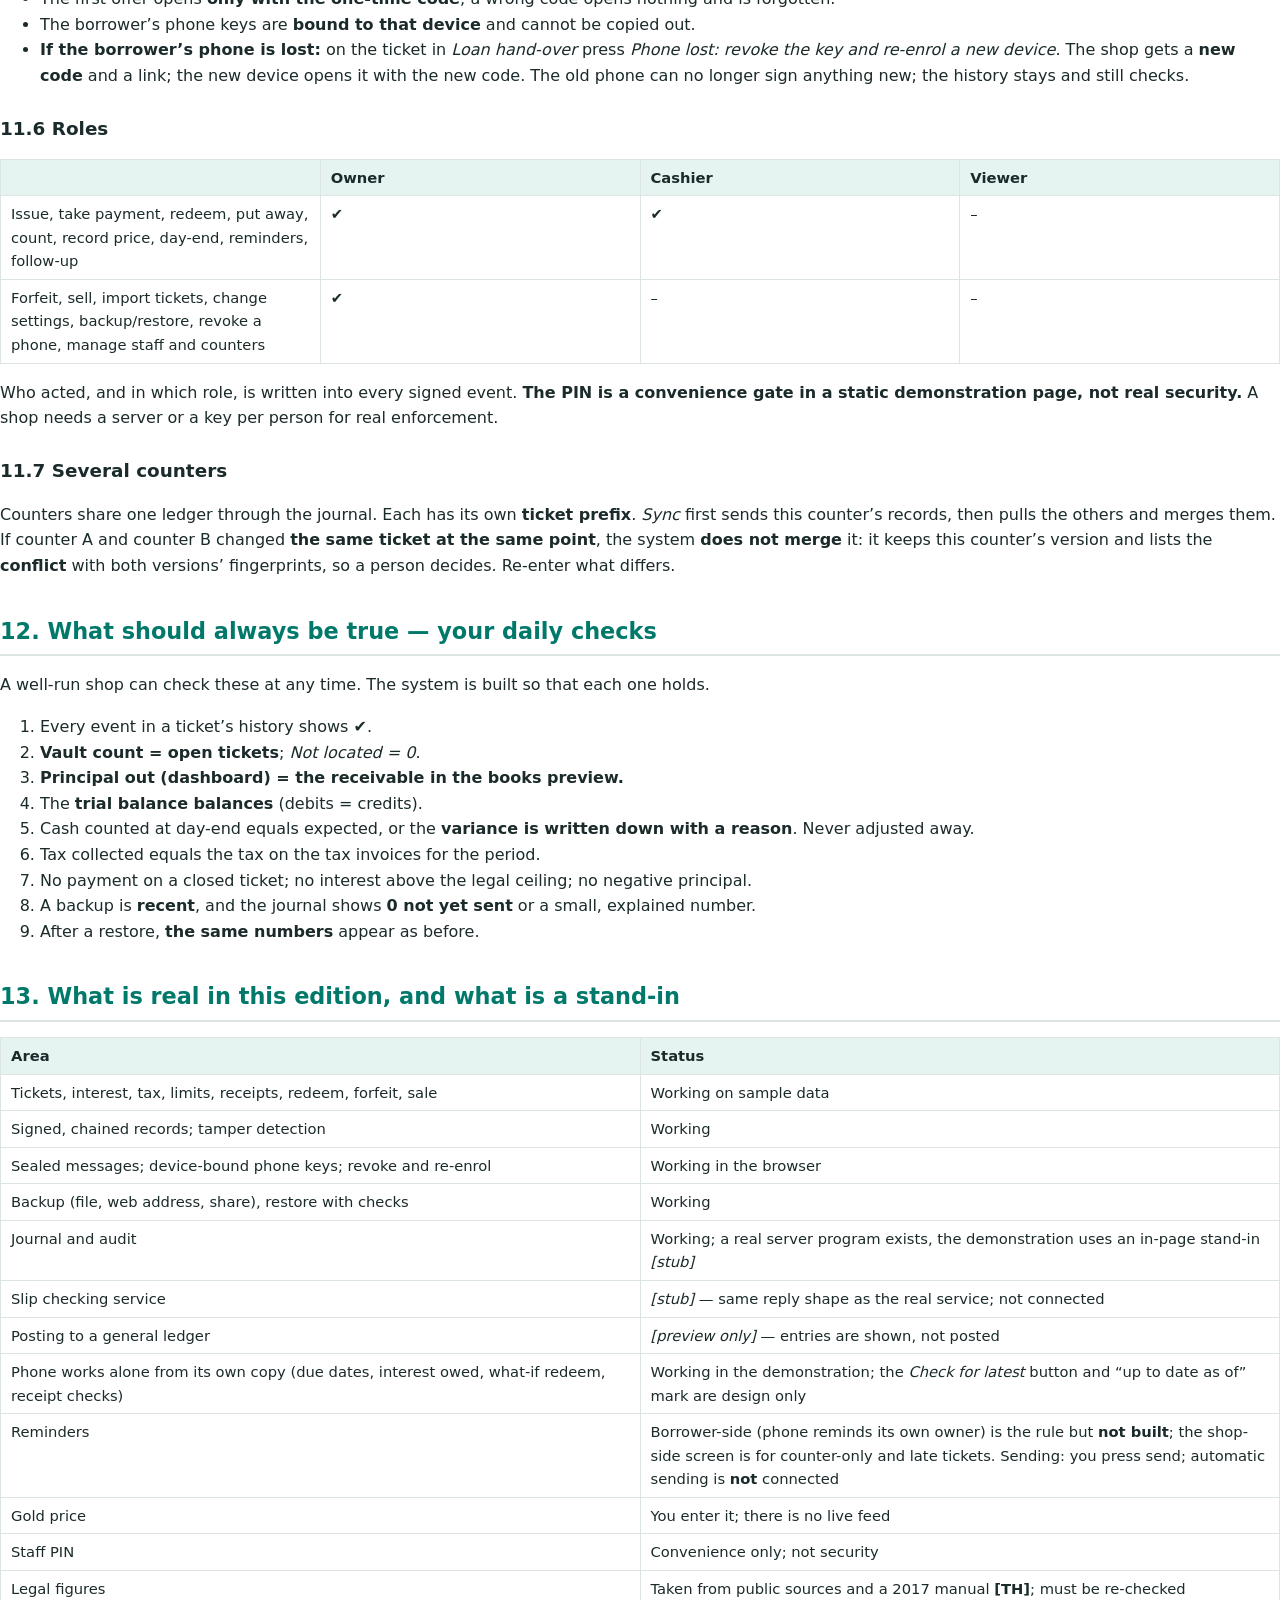
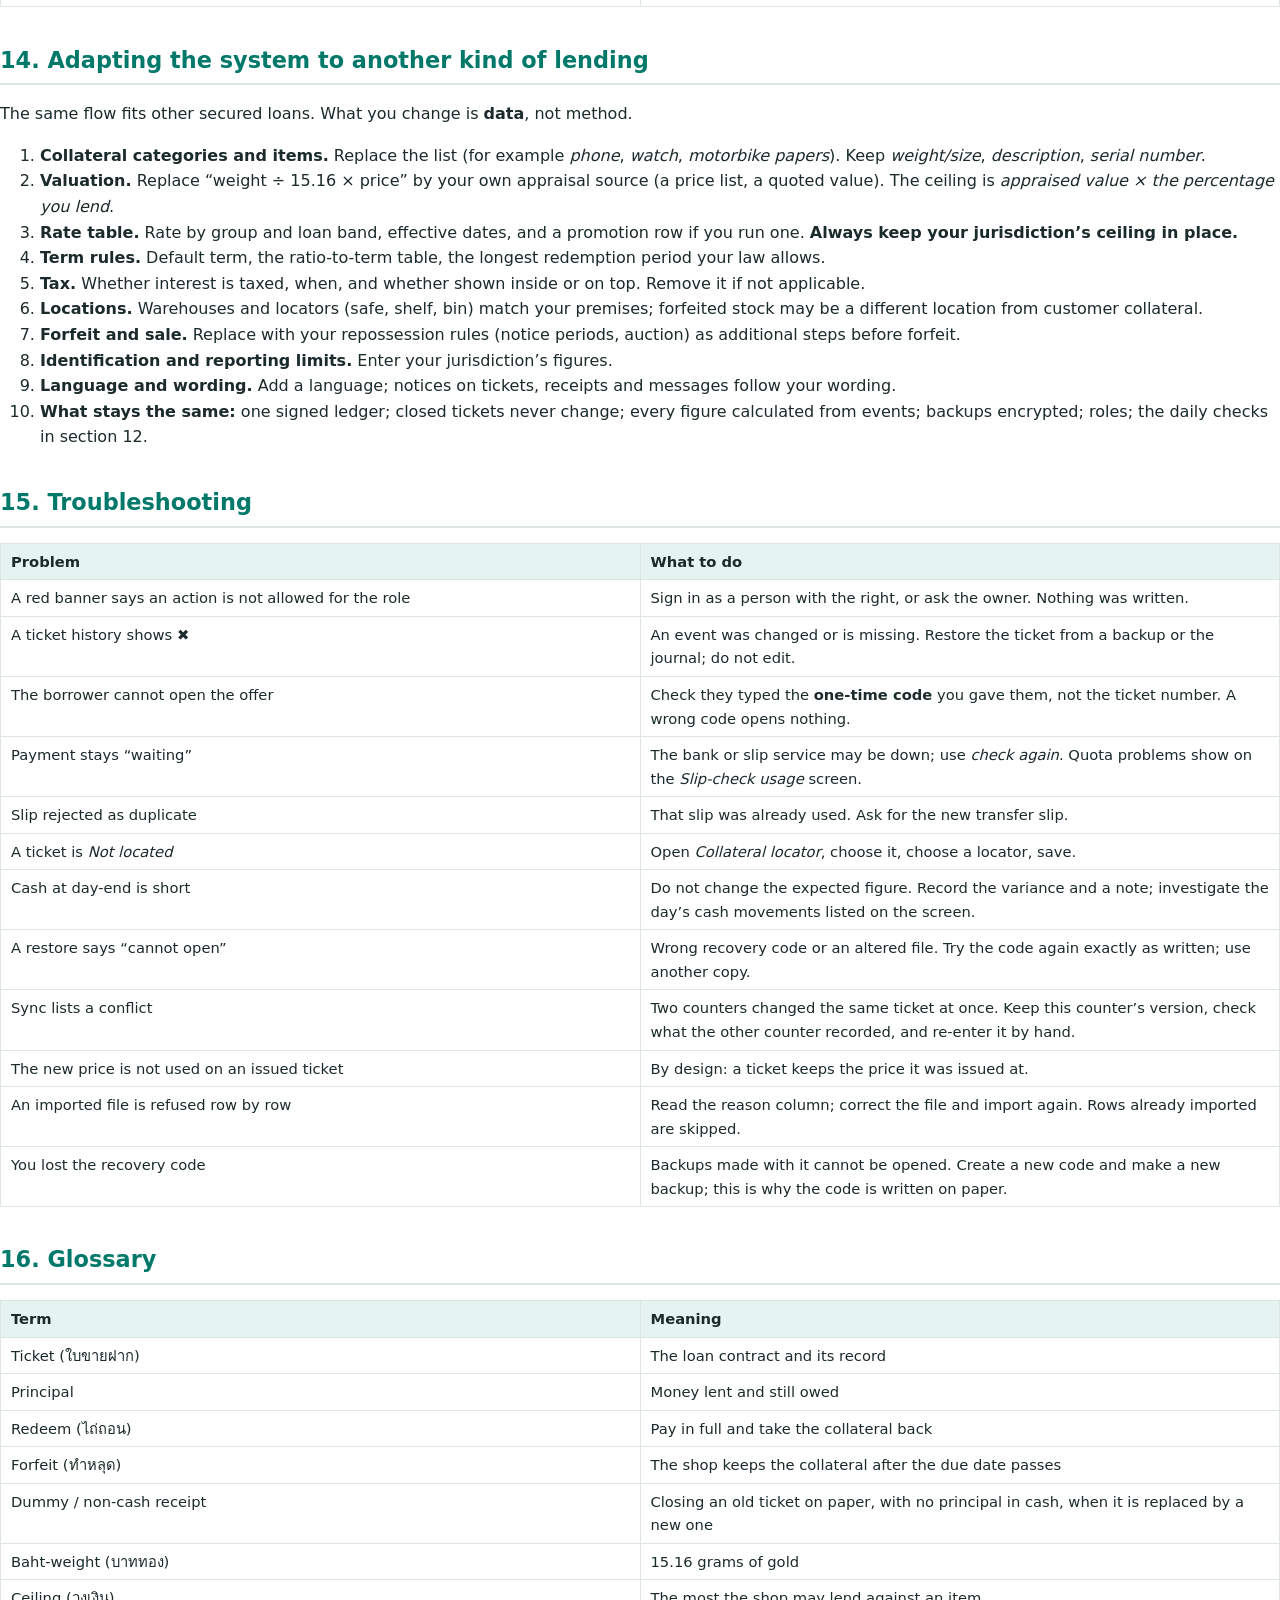
==== commit 71b73a5b: "Manual: local-first principle, borrower-side reminders, when two-way communication is or is not need" ====
--- a/manual/index.html
+++ b/manual/index.html
@@ -48,7 +48,13 @@
 loan</a></li>
 <li><a href="#handing-over-to-the-borrower-and-taking-payments"
 id="toc-handing-over-to-the-borrower-and-taking-payments">6. Handing
-over to the borrower, and taking payments</a></li>
+over to the borrower, and taking payments</a>
+<ul>
+<li><a
+href="#when-the-phone-and-the-shop-need-to-talk-and-when-they-dont"
+id="toc-when-the-phone-and-the-shop-need-to-talk-and-when-they-dont">6.5
+When the phone and the shop need to talk — and when they don’t</a></li>
+</ul></li>
 <li><a href="#when-payments-are-late" id="toc-when-payments-are-late">7.
 When payments are late</a></li>
 <li><a href="#redeeming-closing-a-loan-well"
@@ -237,6 +243,18 @@
 (how tax is charged, how part-periods round, the late-loan threshold)
 the system offers a choice instead of forcing one answer. Choosers are
 listed in section 10.</p>
+<p><strong>Local-first: the borrower carries the whole history.</strong>
+The borrower’s phone holds a complete, signed copy of their own ticket:
+the offer, the schedule, the rate they agreed, every payment and
+receipt. Everything that can be <em>worked out</em> from that history —
+what is due and when, the interest owed today, what it would cost to
+redeem on any day, whether a receipt is genuine — the phone works out
+<strong>by itself, with no connection at all</strong>. So the phone can
+remind its owner against the timeline, show balances, and prepare a
+payment, entirely offline. It only needs to talk to the shop for things
+the phone cannot know on its own (section 6.5). The shop is local-first
+in the same way: its dashboard, books and counter work with no phone
+connected.</p>
 <p><strong>The three parties.</strong> The <strong>shop</strong>
 (counter and back office), the <strong>borrower</strong> (phone), and
 the <strong>ledger</strong> they share. Each side keeps its own copy and
@@ -422,6 +440,182 @@
 <p>A <strong>top-up</strong> can go as high as the ceiling at
 <em>today’s</em> gold price. The shop keeps its percentage as a cushion
 against a falling price.</p>
+<h2 id="when-the-phone-and-the-shop-need-to-talk-and-when-they-dont">6.5
+When the phone and the shop need to talk — and when they don’t</h2>
+<p>Two-way communication is <strong>not</strong> a constant background
+link. The phone works alone; it talks to the shop only for the cases
+below. Everything travels as small signed messages over <strong>whatever
+pipe is available</strong> — the shop’s web server, a QR, a link,
+WhatsApp, LINE, SMS, e-mail, an NFC tap, or a pasted text. It can arrive
+late, twice or out of order; the signatures and the chain sort it
+out.</p>
+<p><strong>What the phone does alone (no communication at
+all)</strong></p>
+<table>
+<colgroup>
+<col style="width: 50%" />
+<col style="width: 50%" />
+</colgroup>
+<thead>
+<tr class="header">
+<th>Scenario</th>
+<th>Why no contact is needed</th>
+</tr>
+</thead>
+<tbody>
+<tr class="odd">
+<td>Looking at the ticket: terms, schedule, due date, payment
+history</td>
+<td>It is all in the phone’s own copy</td>
+</tr>
+<tr class="even">
+<td>Reminders before each due date</td>
+<td>Calculated from the schedule against the phone’s clock</td>
+</tr>
+<tr class="odd">
+<td>“How much is owed today?” and “what will redeem cost on the
+20th?”</td>
+<td>Principal, paid-to date and the <strong>rate fixed in the signed
+offer</strong> are all on the phone</td>
+</tr>
+<tr class="even">
+<td>Checking a receipt is genuine</td>
+<td>The receipt is signed by the shop’s key; the phone verifies it
+itself</td>
+</tr>
+<tr class="odd">
+<td>Checking the history has not been changed</td>
+<td>The chain is verified locally</td>
+</tr>
+<tr class="even">
+<td>Preparing a payment</td>
+<td>The phone builds the bank-transfer QR with the amount from the
+shop’s account details in the offer</td>
+</tr>
+<tr class="odd">
+<td>Starting a claim while offline</td>
+<td>The claim (with the slip) is <strong>queued</strong> and sent when a
+connection returns</td>
+</tr>
+</tbody>
+</table>
+<p><strong>What needs a message, and which way</strong></p>
+<table>
+<colgroup>
+<col style="width: 25%" />
+<col style="width: 25%" />
+<col style="width: 25%" />
+<col style="width: 25%" />
+</colgroup>
+<thead>
+<tr class="header">
+<th>Scenario</th>
+<th>Direction</th>
+<th>Why</th>
+<th>How urgent</th>
+</tr>
+</thead>
+<tbody>
+<tr class="odd">
+<td>Acknowledging an offer</td>
+<td>phone → shop</td>
+<td>The shop must hear that the borrower accepted before the ticket is
+<em>Active</em></td>
+<td>Soon; waits offline</td>
+</tr>
+<tr class="even">
+<td>Claiming a payment (slip)</td>
+<td>phone → shop</td>
+<td>Only the shop can check the slip and book the payment</td>
+<td>Soon after paying</td>
+</tr>
+<tr class="odd">
+<td>The shop’s answer: receipt, or rejected with the reason</td>
+<td>shop → phone</td>
+<td>Only the shop knows the check result</td>
+<td>Soon after paying</td>
+</tr>
+<tr class="even">
+<td><strong>A payment taken in cash at the counter, a discount, a
+correction</strong></td>
+<td>shop → phone</td>
+<td>The phone cannot know what happened at the counter; until it hears,
+its figures are out of date</td>
+<td>When the borrower next looks</td>
+</tr>
+<tr class="odd">
+<td>Today’s <strong>gold price</strong>, and room left to borrow
+more</td>
+<td>shop → phone</td>
+<td>The price lives with the shop and changes daily</td>
+<td>Only when the borrower wants a top-up</td>
+</tr>
+<tr class="even">
+<td>A <strong>changed rate</strong> or new terms (for a new ticket or a
+top-up)</td>
+<td>shop → phone</td>
+<td>An existing ticket keeps its signed rate; only a <em>new</em> ticket
+gets new terms</td>
+<td>Only for new tickets</td>
+</tr>
+<tr class="odd">
+<td><strong>Renewal, top-up, reduction</strong> (a new linked
+ticket)</td>
+<td>both ways</td>
+<td>A new document must be issued and acknowledged</td>
+<td>When the borrower asks</td>
+</tr>
+<tr class="even">
+<td><strong>Forfeit or sale</strong></td>
+<td>shop → phone</td>
+<td>A shop-side event the phone cannot foresee</td>
+<td>At the time</td>
+</tr>
+<tr class="odd">
+<td><strong>Phone lost</strong>: new device</td>
+<td>shop → new phone</td>
+<td>A new code and the history must be delivered</td>
+<td>At the time</td>
+</tr>
+<tr class="even">
+<td>Offers and news</td>
+<td>shop → phone</td>
+<td>Only the shop has them; sent only to people who agreed</td>
+<td>Optional</td>
+</tr>
+</tbody>
+</table>
+<p><strong>The “Check for latest” idea.</strong> Where the phone cannot
+know, it <strong>shows what it knows and says how old that is</strong>
+(“as of your last contact, 12 Sep”) and offers a <strong>Check for
+latest</strong> button. Pressing it does not download “the system”: the
+phone says which events it has already seen, and the shop sends back
+<strong>only the missing signed events</strong> (a few small pieces of
+JSON), through the same pipe the two have been using, or any other. A
+tiny signed <strong>status token</strong> (just “I have up to this
+event, as of this time”) lets either side see at a glance whether the
+other is <strong>in sync, behind, or ahead</strong>. If there is nothing
+new, the shop’s reply says so, signed, so the phone can show <strong>“up
+to date as of <time>”</strong>. If the pipe is not available, nothing is
+lost: the figures stay on screen, marked with their age, and the check
+can be done later.</p>
+<p><strong>Why stale figures are not dangerous.</strong> If the borrower
+pays from an out-of-date figure (for example, they did not know a cash
+payment had been taken yesterday), the shop applies the money to
+interest first and the difference stays as a credit or reduces
+principal; the shop never refuses money that was really paid because a
+quote was old. The shop’s own books are always the authority, and the
+phone’s copy is corrected by the next message.</p>
+<p><strong>Which scenarios need the shop’s reply to be quick?</strong>
+Only paying and being told the result. Everything else can wait for the
+next time the borrower looks or the next time there is a connection,
+which is why the system works with a weak or intermittent signal.</p>
+<p><strong>In this edition.</strong> The demonstration shows the
+<em>behind / in sync</em> indicator on the borrower’s phone, queues
+messages while the phone is “offline”, delivers them when it is
+“online”, and repairs a lost or repeated message with the next one. A
+separate <strong>Check for latest</strong> button and the “up to date as
+of” mark are the intended design, not yet a screen of their own.</p>
 <h1 id="when-payments-are-late">7. When payments are late</h1>
 <p><strong>7.1 Watching risk</strong></p>
 <p>The dashboard classes each open ticket automatically:</p>
@@ -437,17 +631,21 @@
 its <strong>history</strong>, with a mark beside every event showing
 whether it still verifies.</p>
 <p><strong>7.2 Reminders and follow-up</strong></p>
-<p><strong>You do not need to nag on-time borrowers.</strong> Because
-the system is <em>local-first</em>, the borrower’s phone already holds
-the full ticket and can work out, by itself and offline, what is due,
-when, and how much. The intended routine is: the phone reminds its own
-owner (a banner each time the app is opened, and an optional calendar
-entry for each due date), and <strong>the shop only chases the
-late</strong>. This also avoids message costs and the need for each
-borrower’s permission to be messaged about their own loan. <em>This
-borrower-side reminder is the rule of the system but is <strong>not
-built in this edition</strong>; the shop-side screen below is what the
-demonstration has.</em></p>
+<p><strong>The shop does not nag on-time borrowers; the phone reminds
+its own owner.</strong> Because the borrower has the whole history
+(section 2), the phone knows every due date and amount and can remind
+against the timeline <strong>even offline</strong>: a banner each time
+the app is opened (“installment due in 3 days · interest owed today ·
+cost to redeem”), and an optional calendar entry for each due date that
+works in any calendar program without a connection. The shop sends no
+reminder to someone paying on time; this also avoids message costs and
+the need for permission to message people about their own loan.
+<strong>The shop chases the late.</strong> <em>Borrower-side reminders
+are the rule of the system but are <strong>not built in this
+edition</strong>: the demonstration phone already shows due date and
+interest owed from its own copy; banners and calendar entries are not
+yet there. The shop-side screen below is what the demonstration
+has.</em></p>
 <p><em>Due-date reminders</em> (shop side) is therefore for three uses:
 borrowers who have <strong>no phone app</strong> or are not enrolled
 (counter-only tickets, imported opening balances), <strong>late</strong>
@@ -923,21 +1121,27 @@
 <td><em>[preview only]</em> — entries are shown, not posted</td>
 </tr>
 <tr class="even">
+<td>Phone works alone from its own copy (due dates, interest owed,
+what-if redeem, receipt checks)</td>
+<td>Working in the demonstration; the <em>Check for latest</em> button
+and “up to date as of” mark are design only</td>
+</tr>
+<tr class="odd">
 <td>Reminders</td>
 <td>Borrower-side (phone reminds its own owner) is the rule but
 <strong>not built</strong>; the shop-side screen is for counter-only and
 late tickets. Sending: you press send; automatic sending is
 <strong>not</strong> connected</td>
 </tr>
-<tr class="odd">
+<tr class="even">
 <td>Gold price</td>
 <td>You enter it; there is no live feed</td>
 </tr>
-<tr class="even">
+<tr class="odd">
 <td>Staff PIN</td>
 <td>Convenience only; not security</td>
 </tr>
-<tr class="odd">
+<tr class="even">
 <td>Legal figures</td>
 <td>Taken from public sources and a 2017 manual <strong>[TH]</strong>;
 must be re-checked</td>
@@ -1117,18 +1321,32 @@
 <td>A small signed (and sealed) message between shop and borrower</td>
 </tr>
 <tr class="even">
+<td>Status token</td>
+<td>A tiny signed note of “how far I have got”; shows whether the other
+side is in sync, behind or ahead</td>
+</tr>
+<tr class="odd">
+<td>Check for latest</td>
+<td>The phone asks the shop only for the events it has not seen yet</td>
+</tr>
+<tr class="even">
+<td>Local-first</td>
+<td>Each side keeps its own full copy and works alone; messages only
+bring the other side up to date</td>
+</tr>
+<tr class="odd">
 <td>Journal</td>
 <td>The encrypted second copy kept on a server that can only append</td>
 </tr>
-<tr class="odd">
+<tr class="even">
 <td>Recovery code</td>
 <td>The code that encrypts and opens backups</td>
 </tr>
-<tr class="even">
+<tr class="odd">
 <td>Chooser</td>
 <td>A setting where shops differ</td>
 </tr>
-<tr class="odd">
+<tr class="even">
 <td>Cushion</td>
 <td>Collateral value minus principal lent</td>
 </tr>
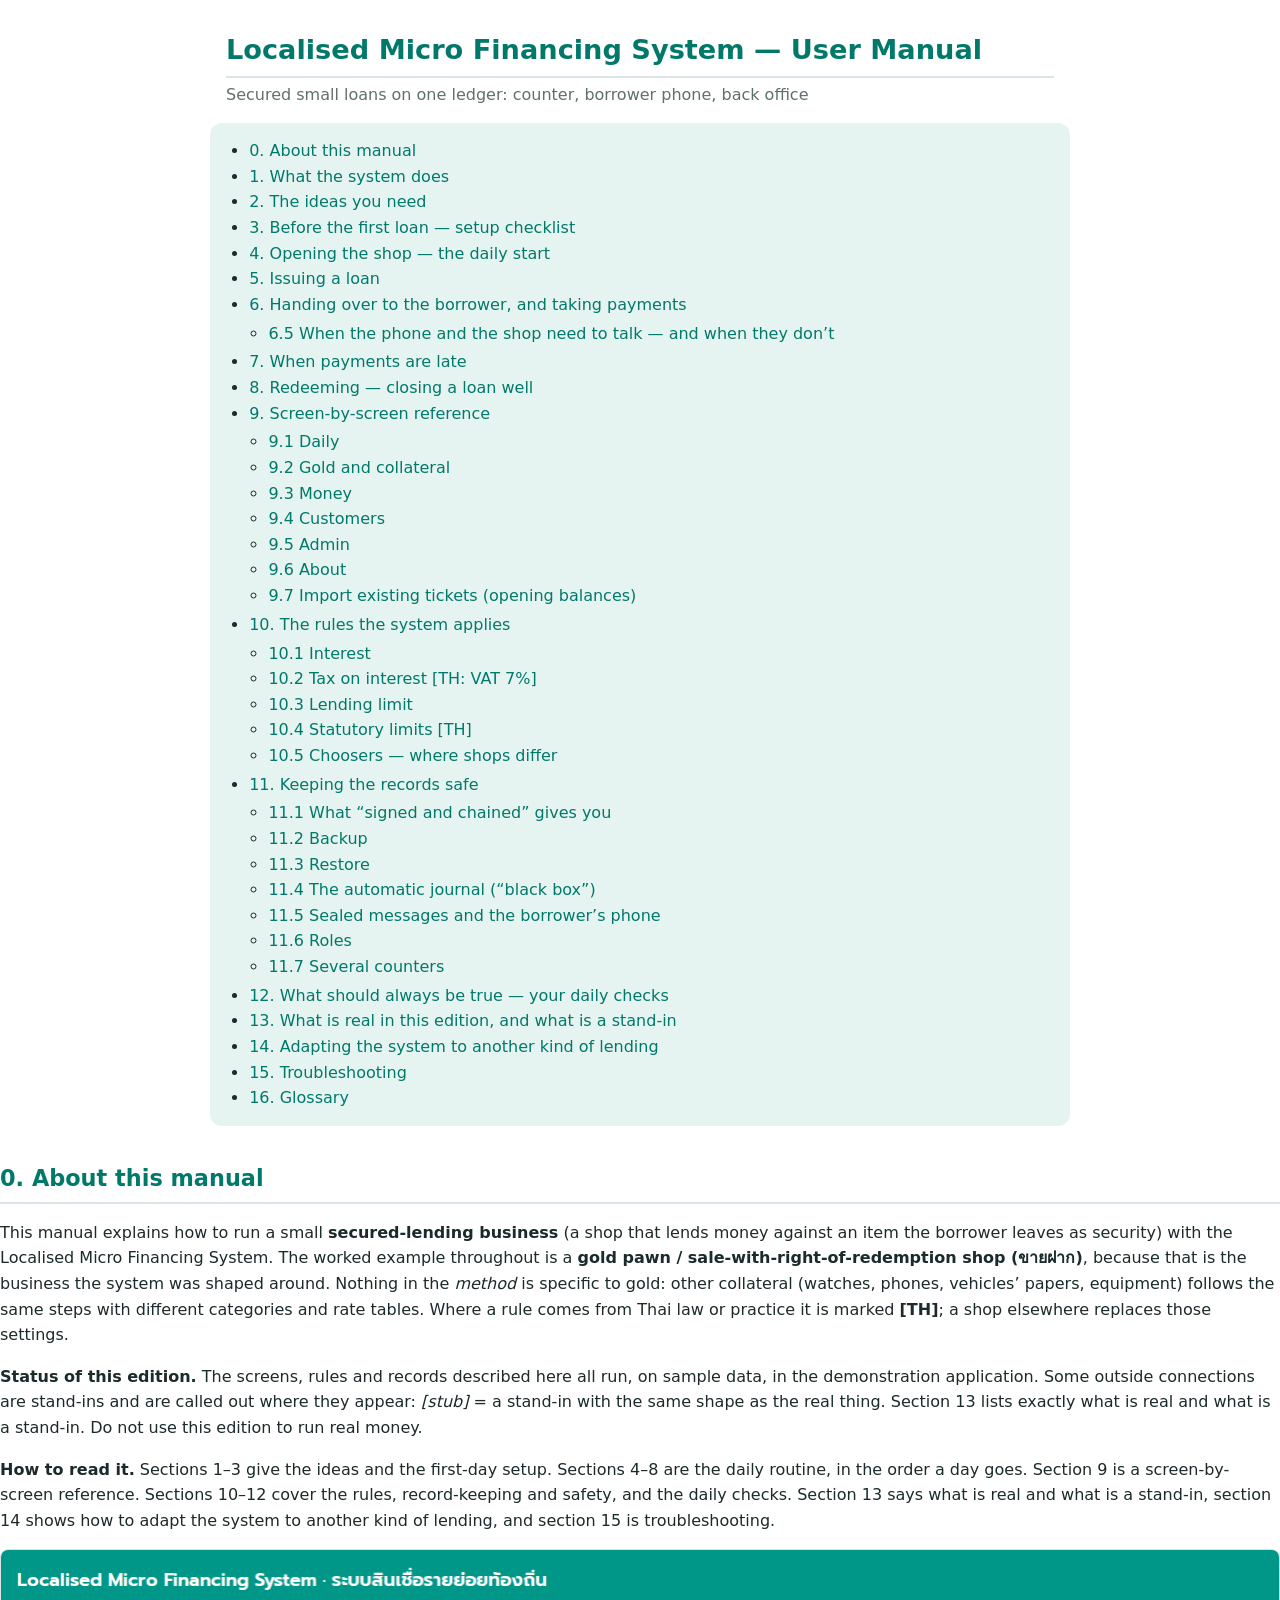
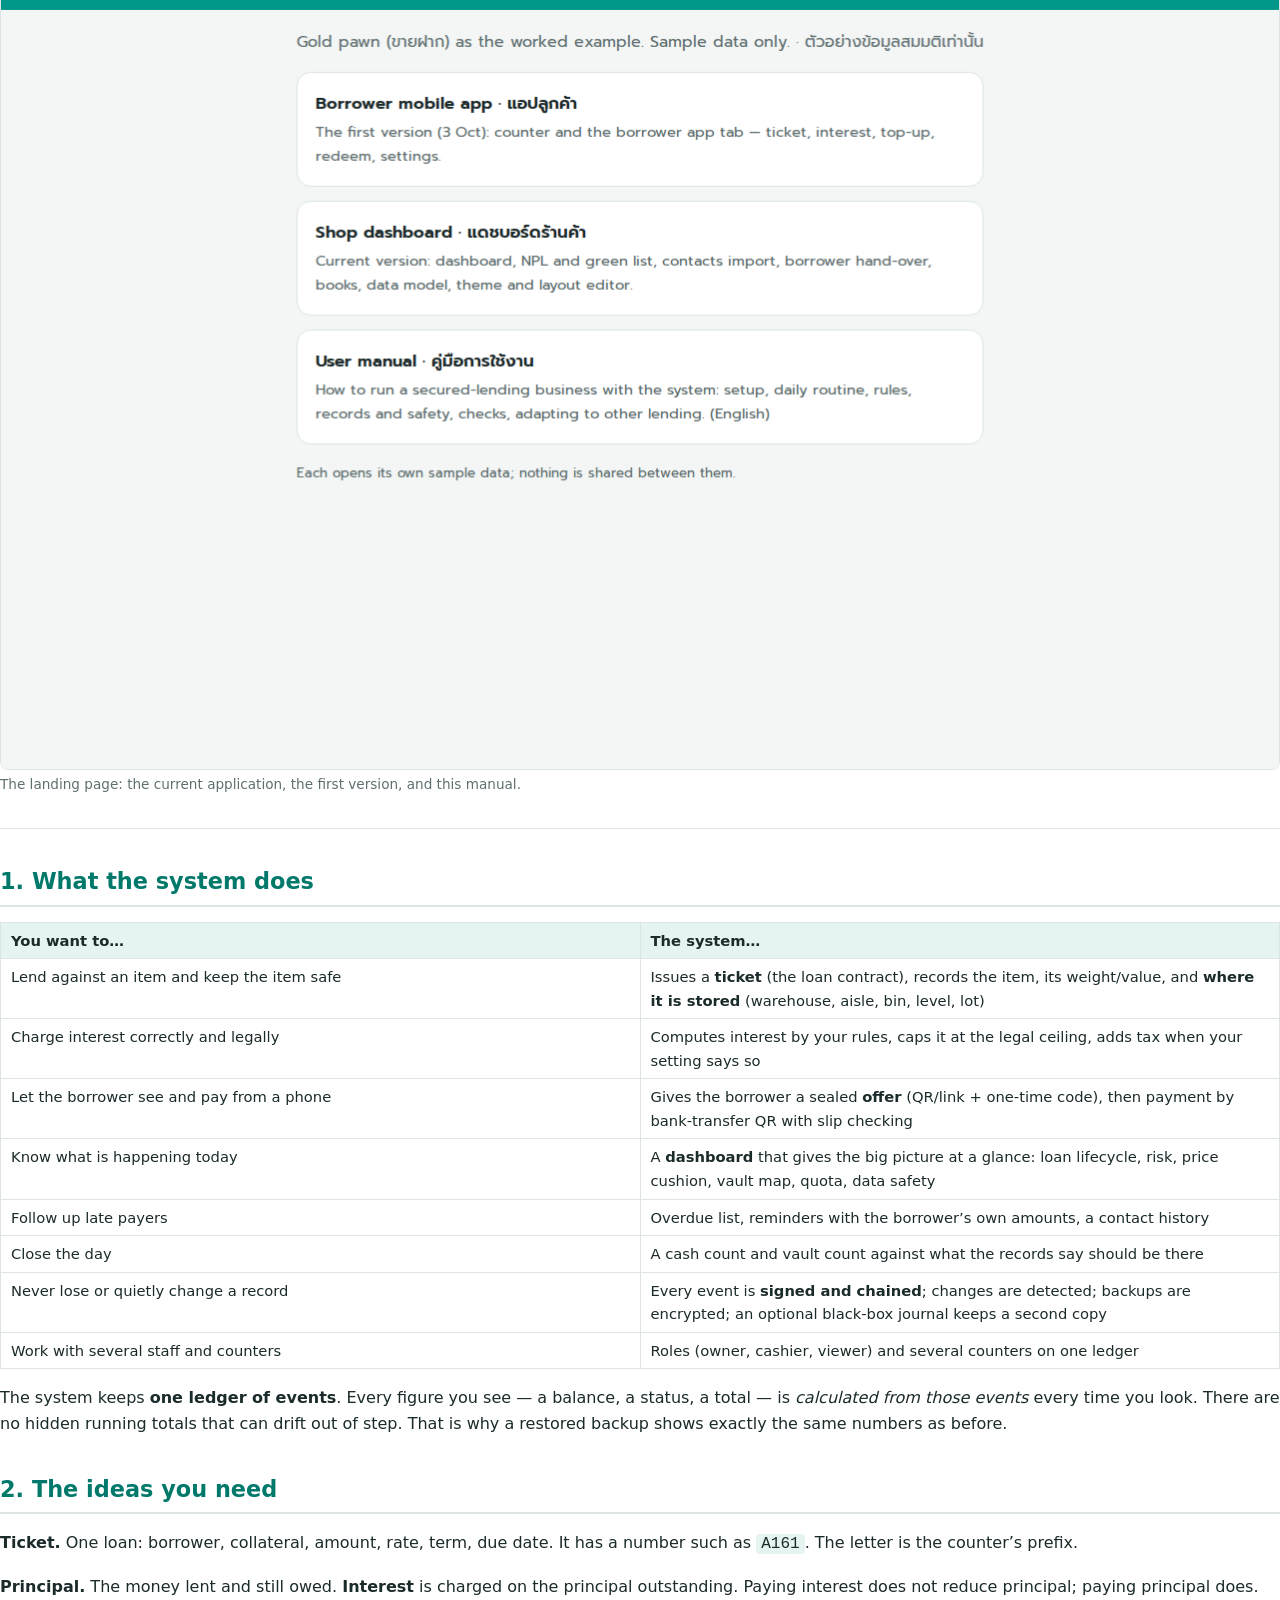
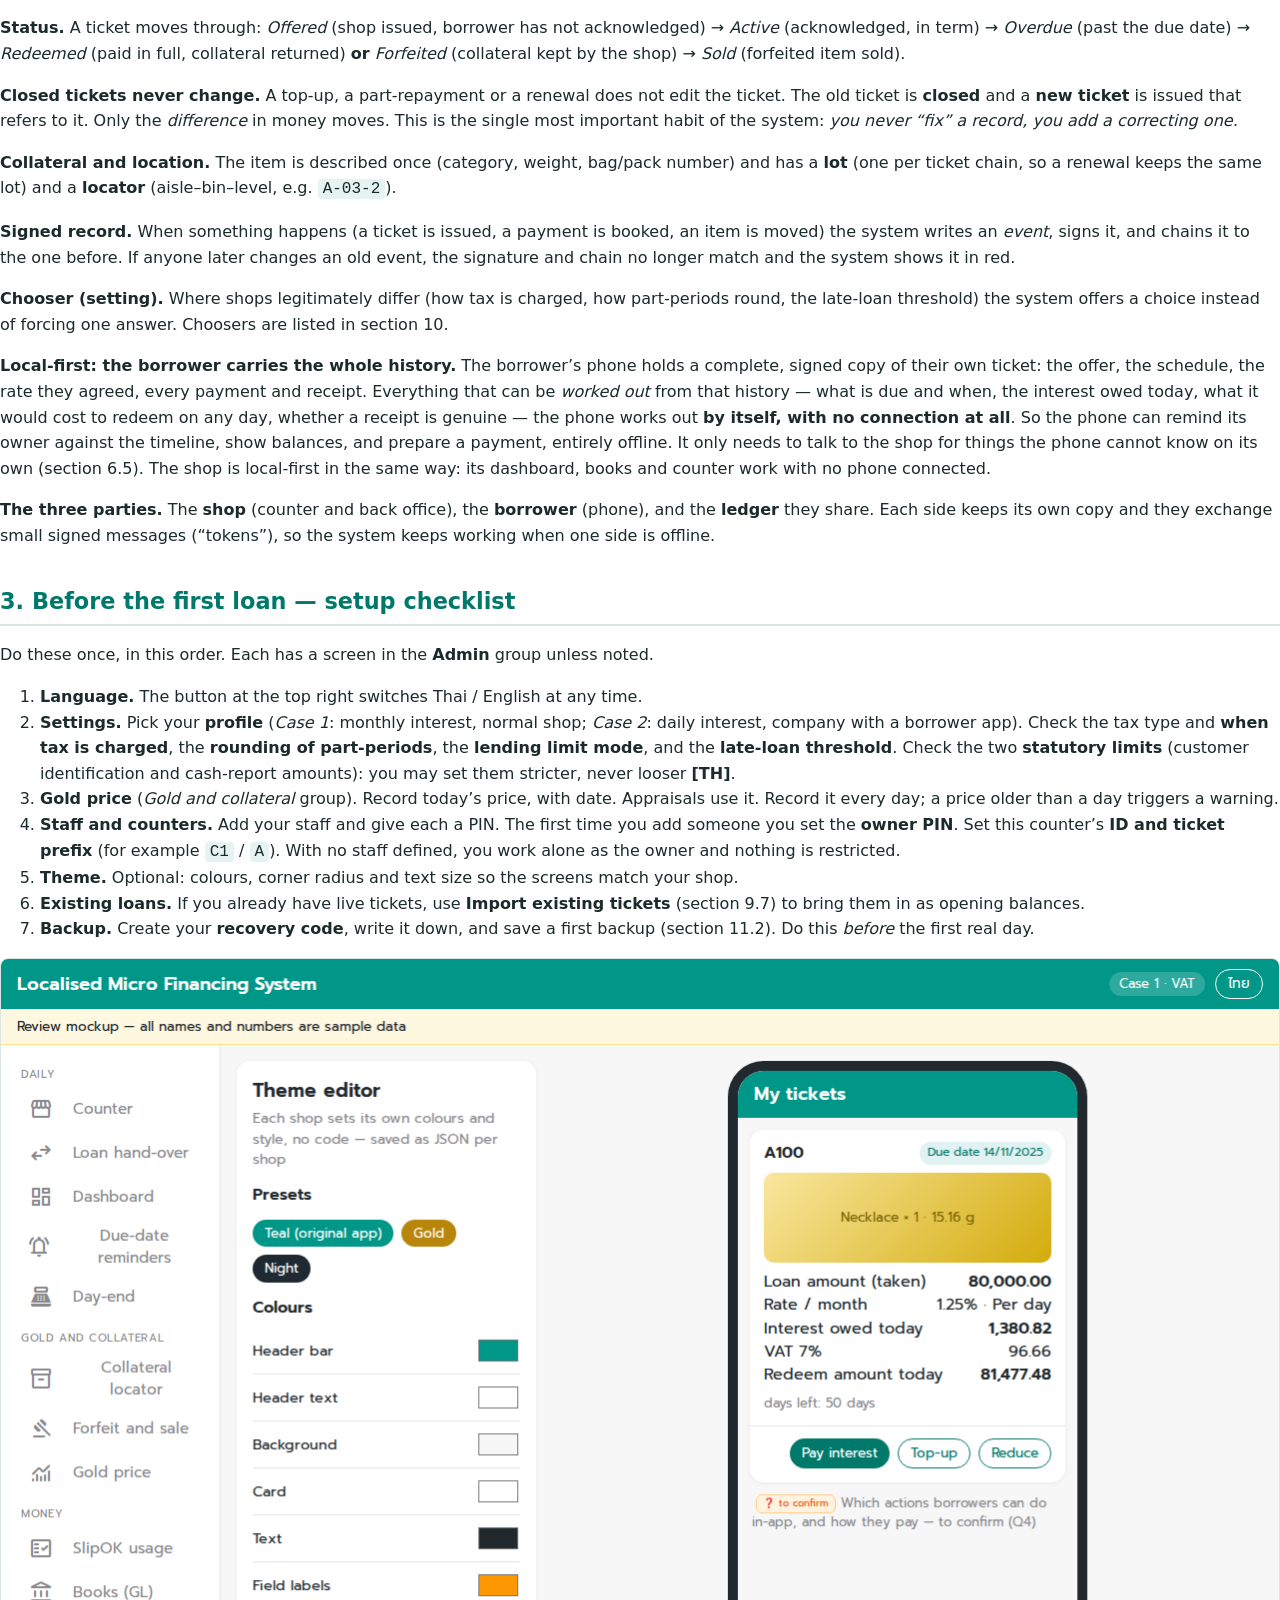
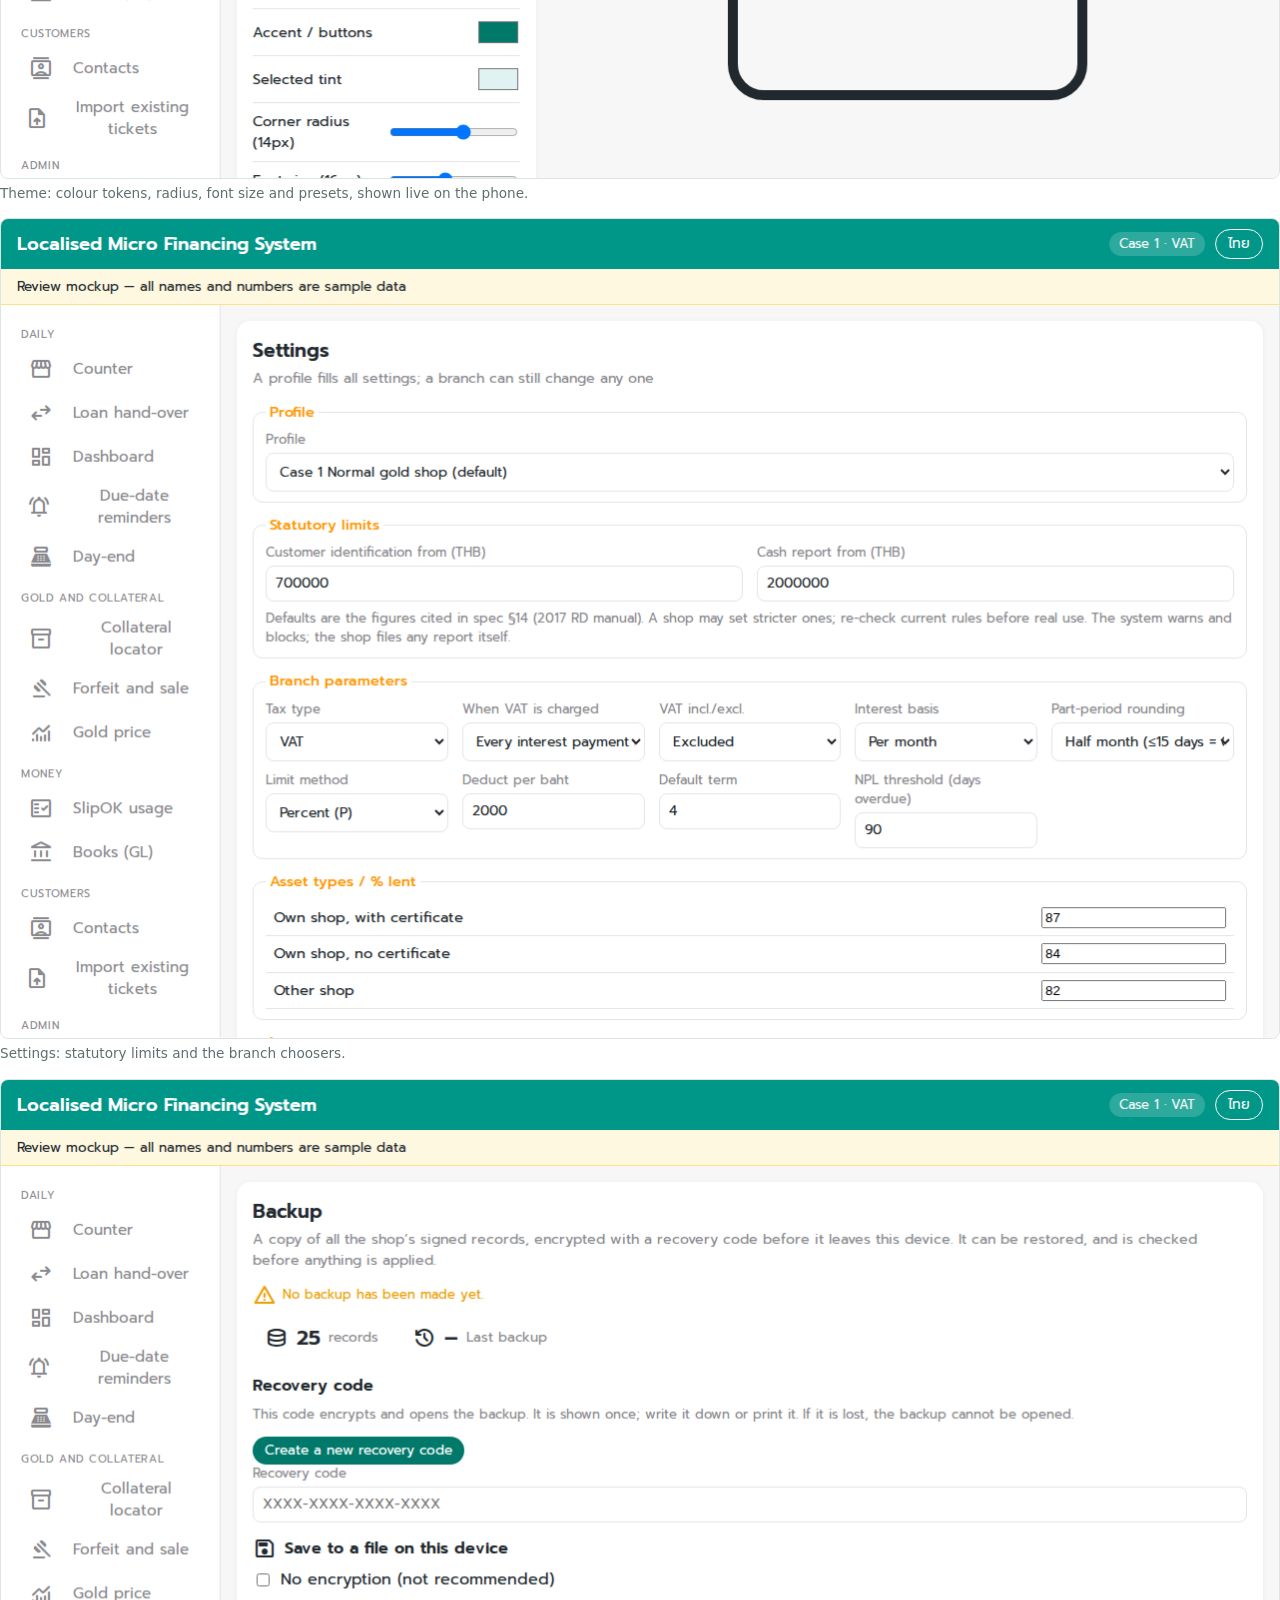
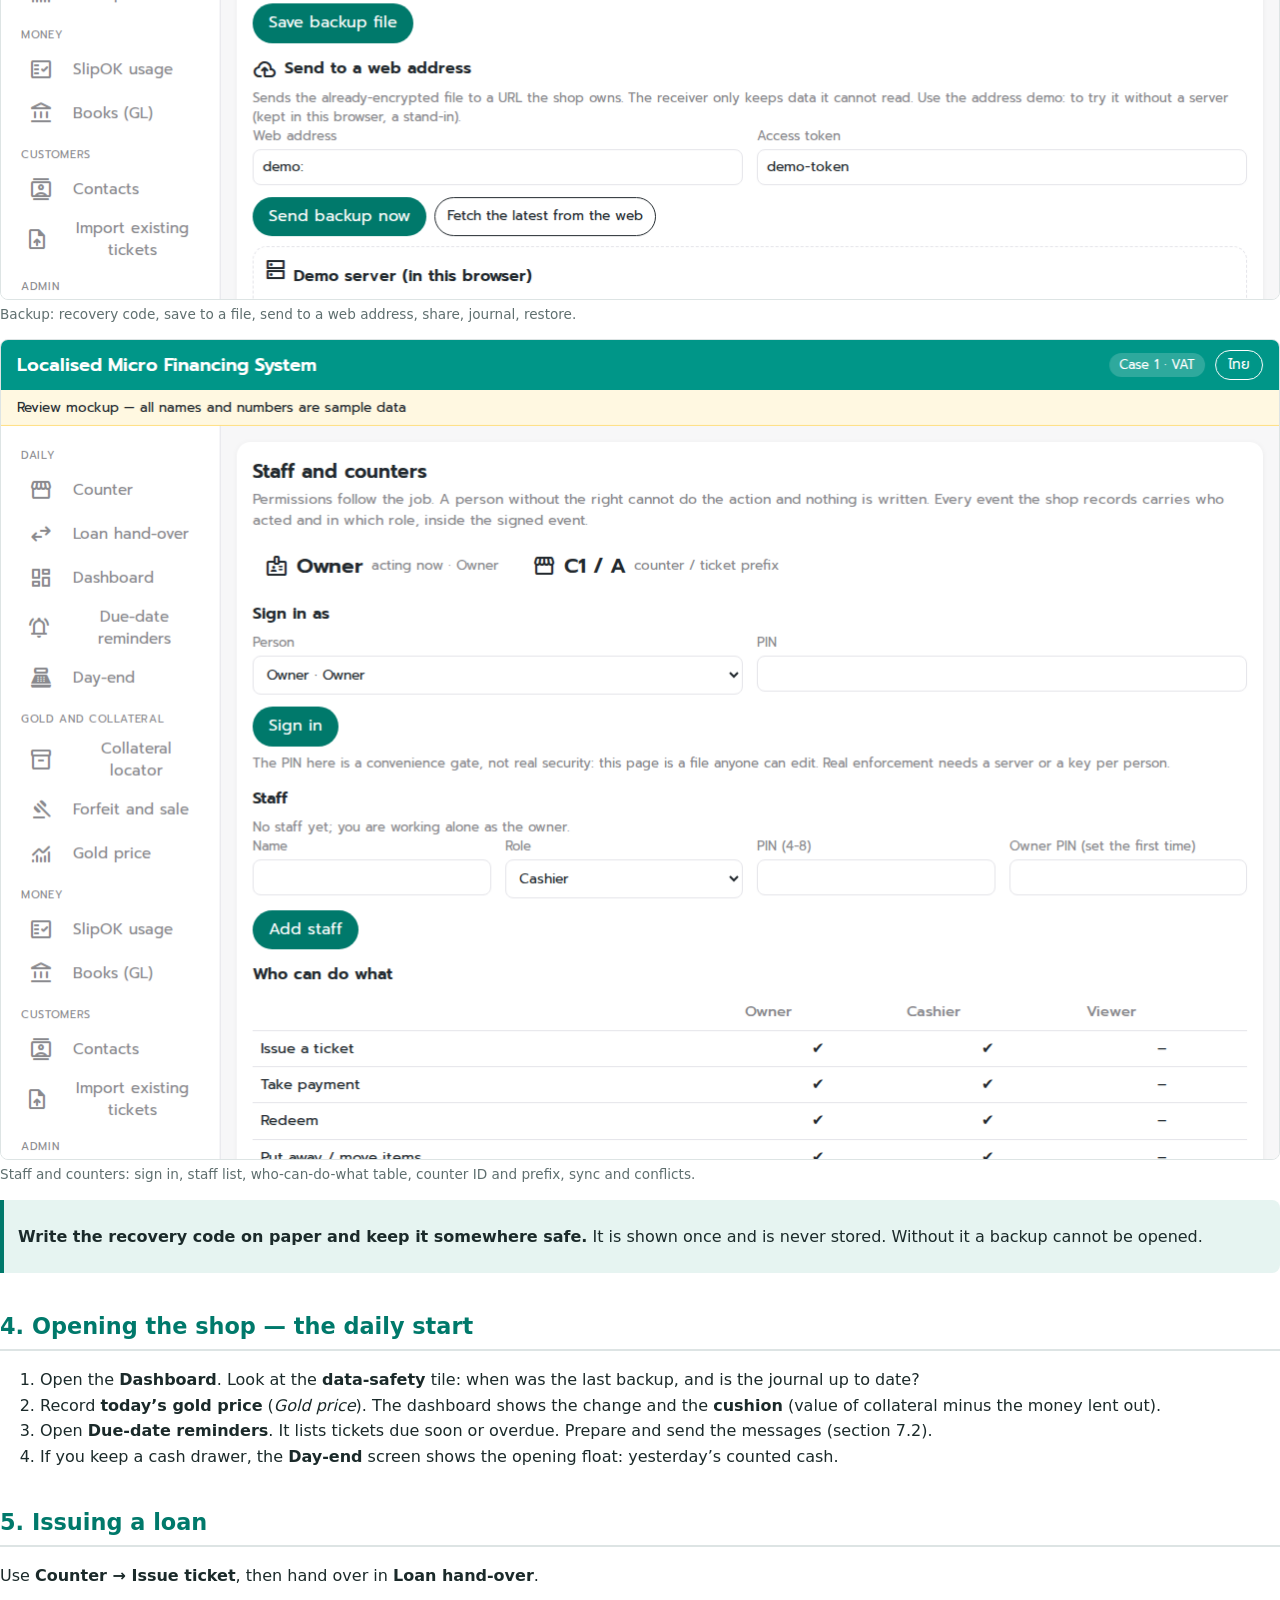
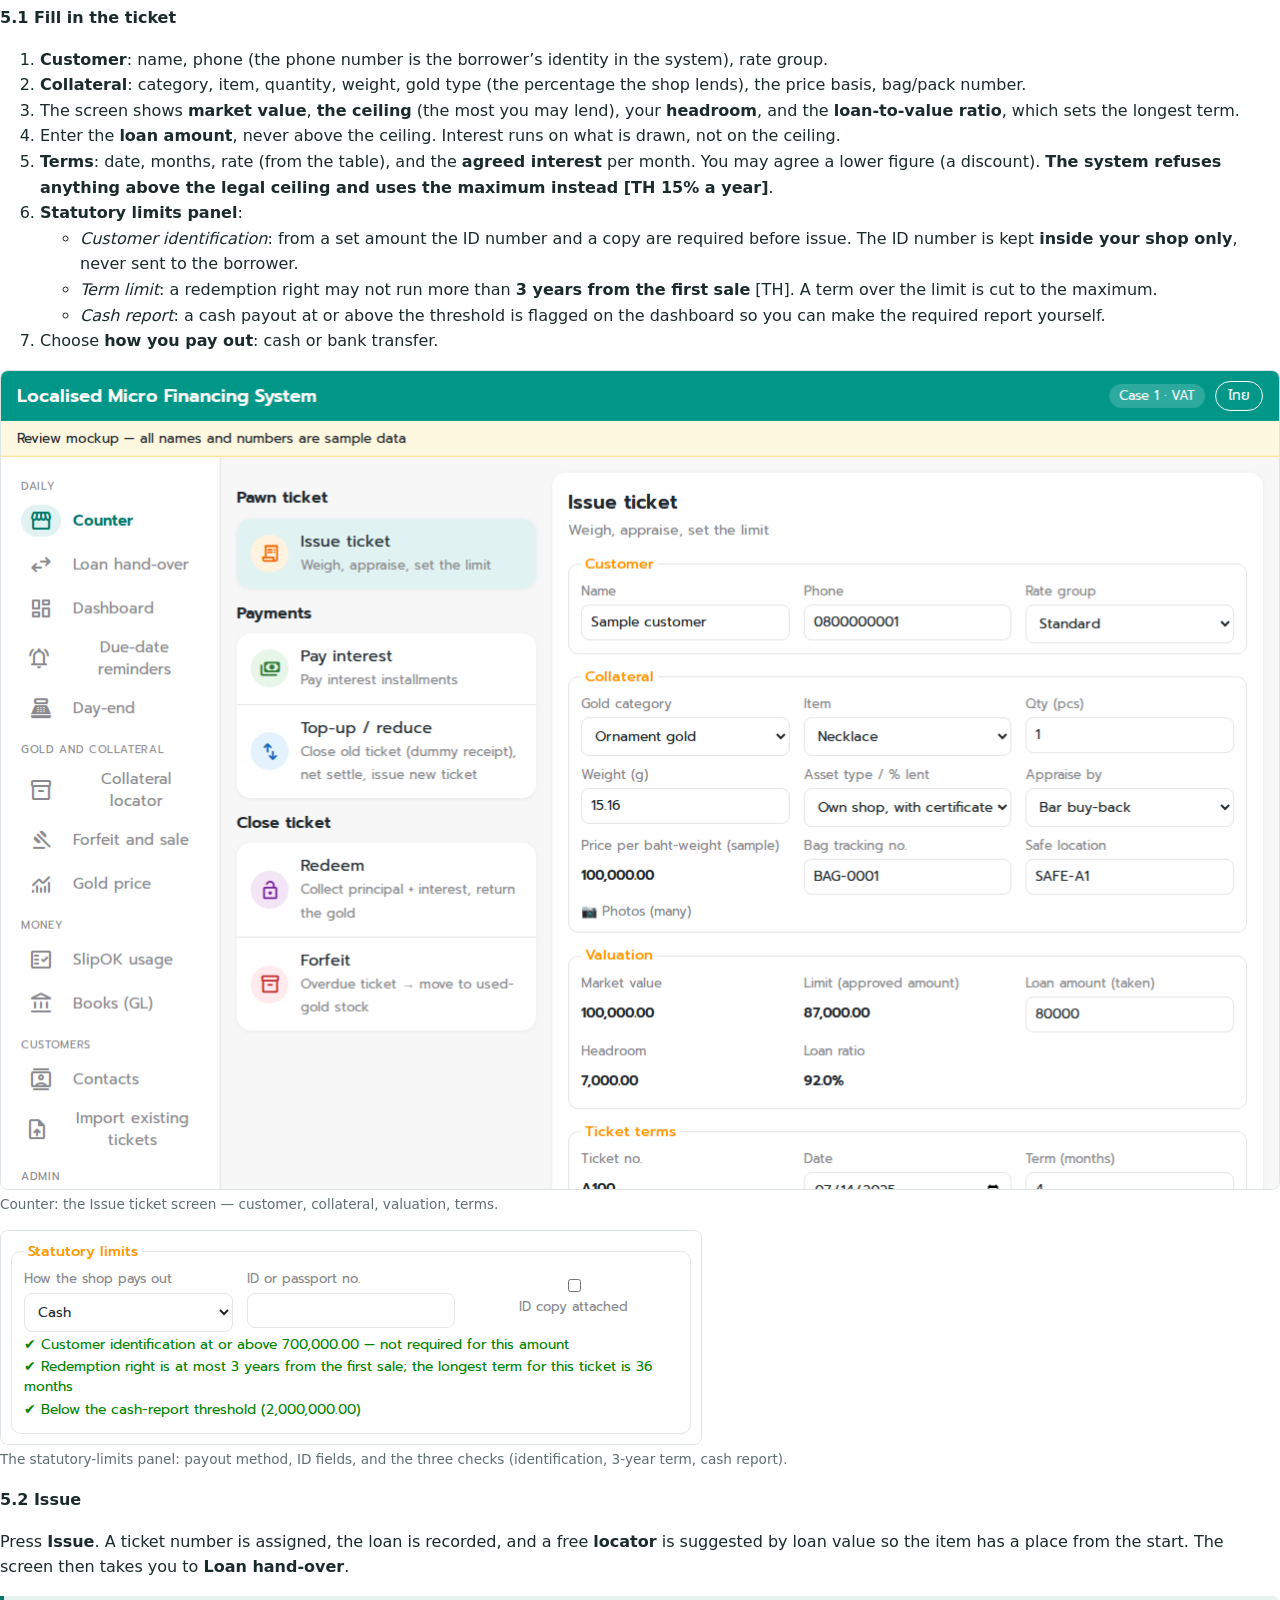
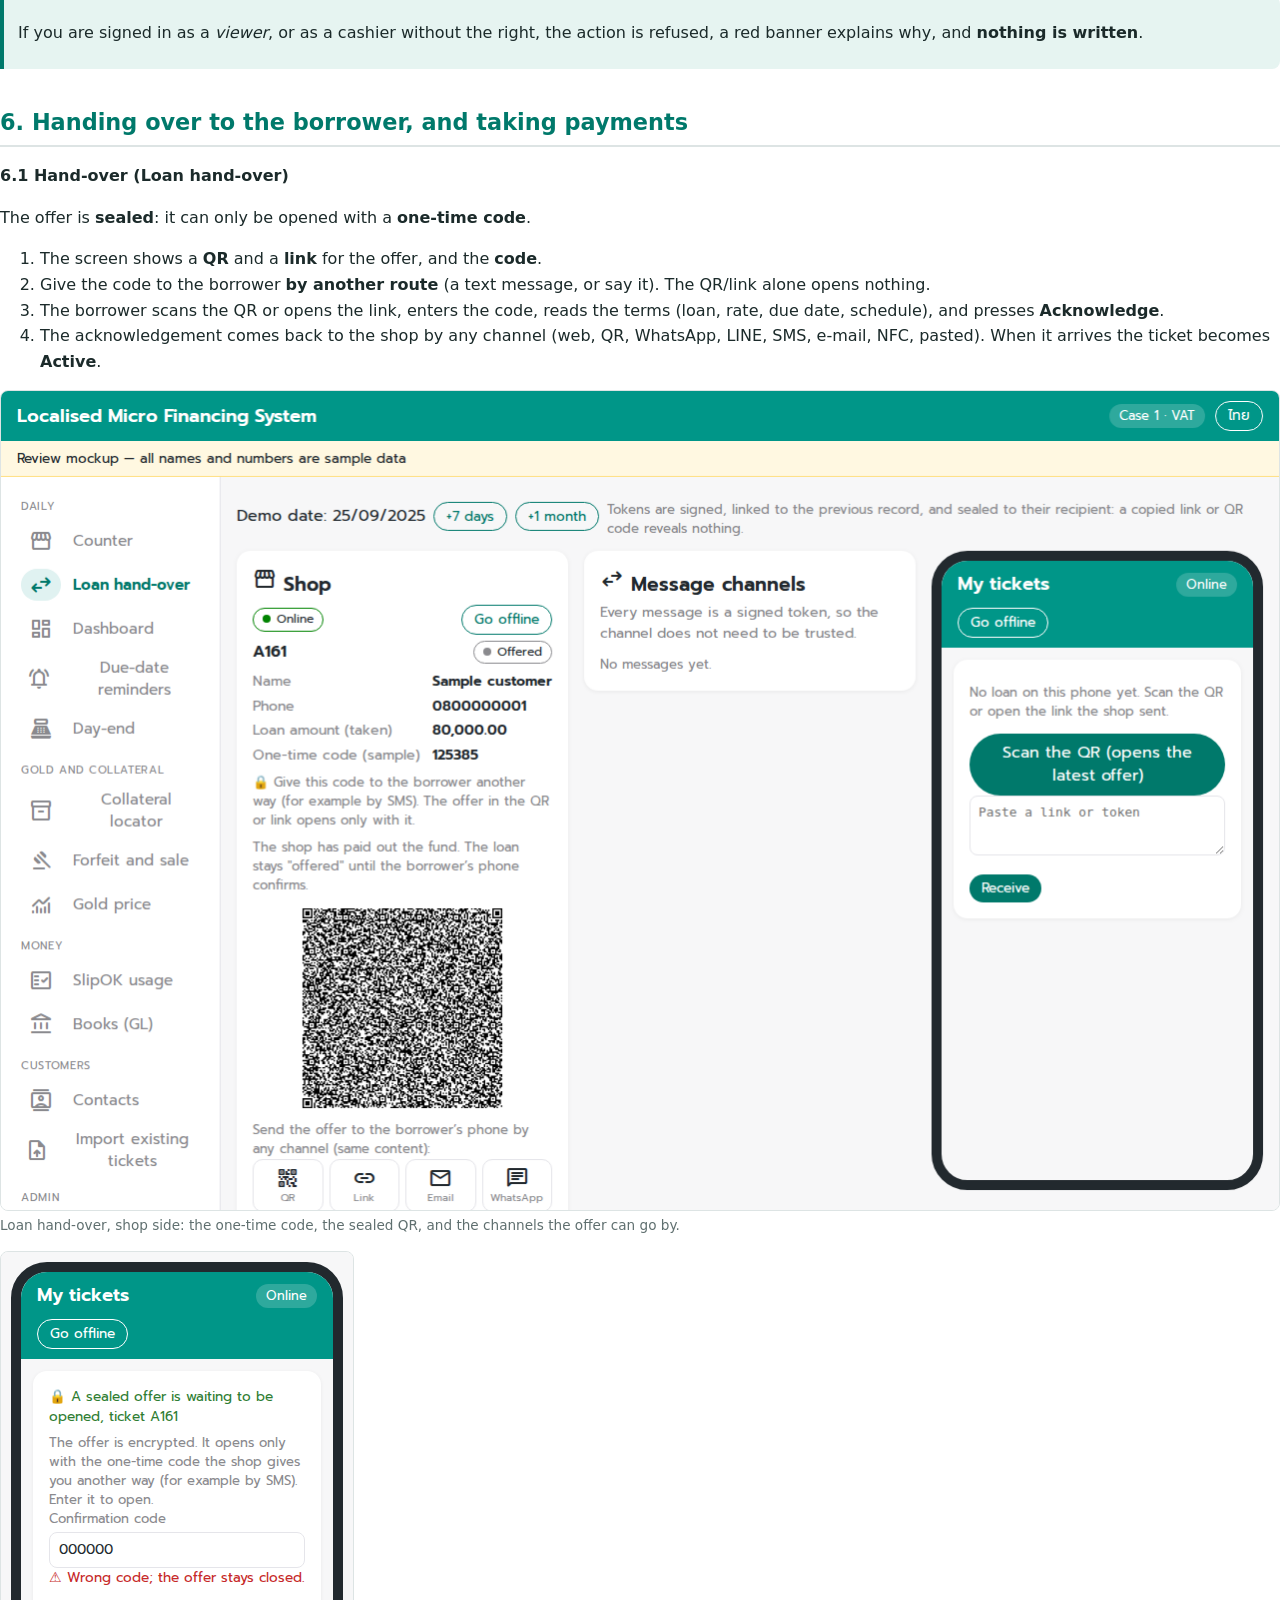
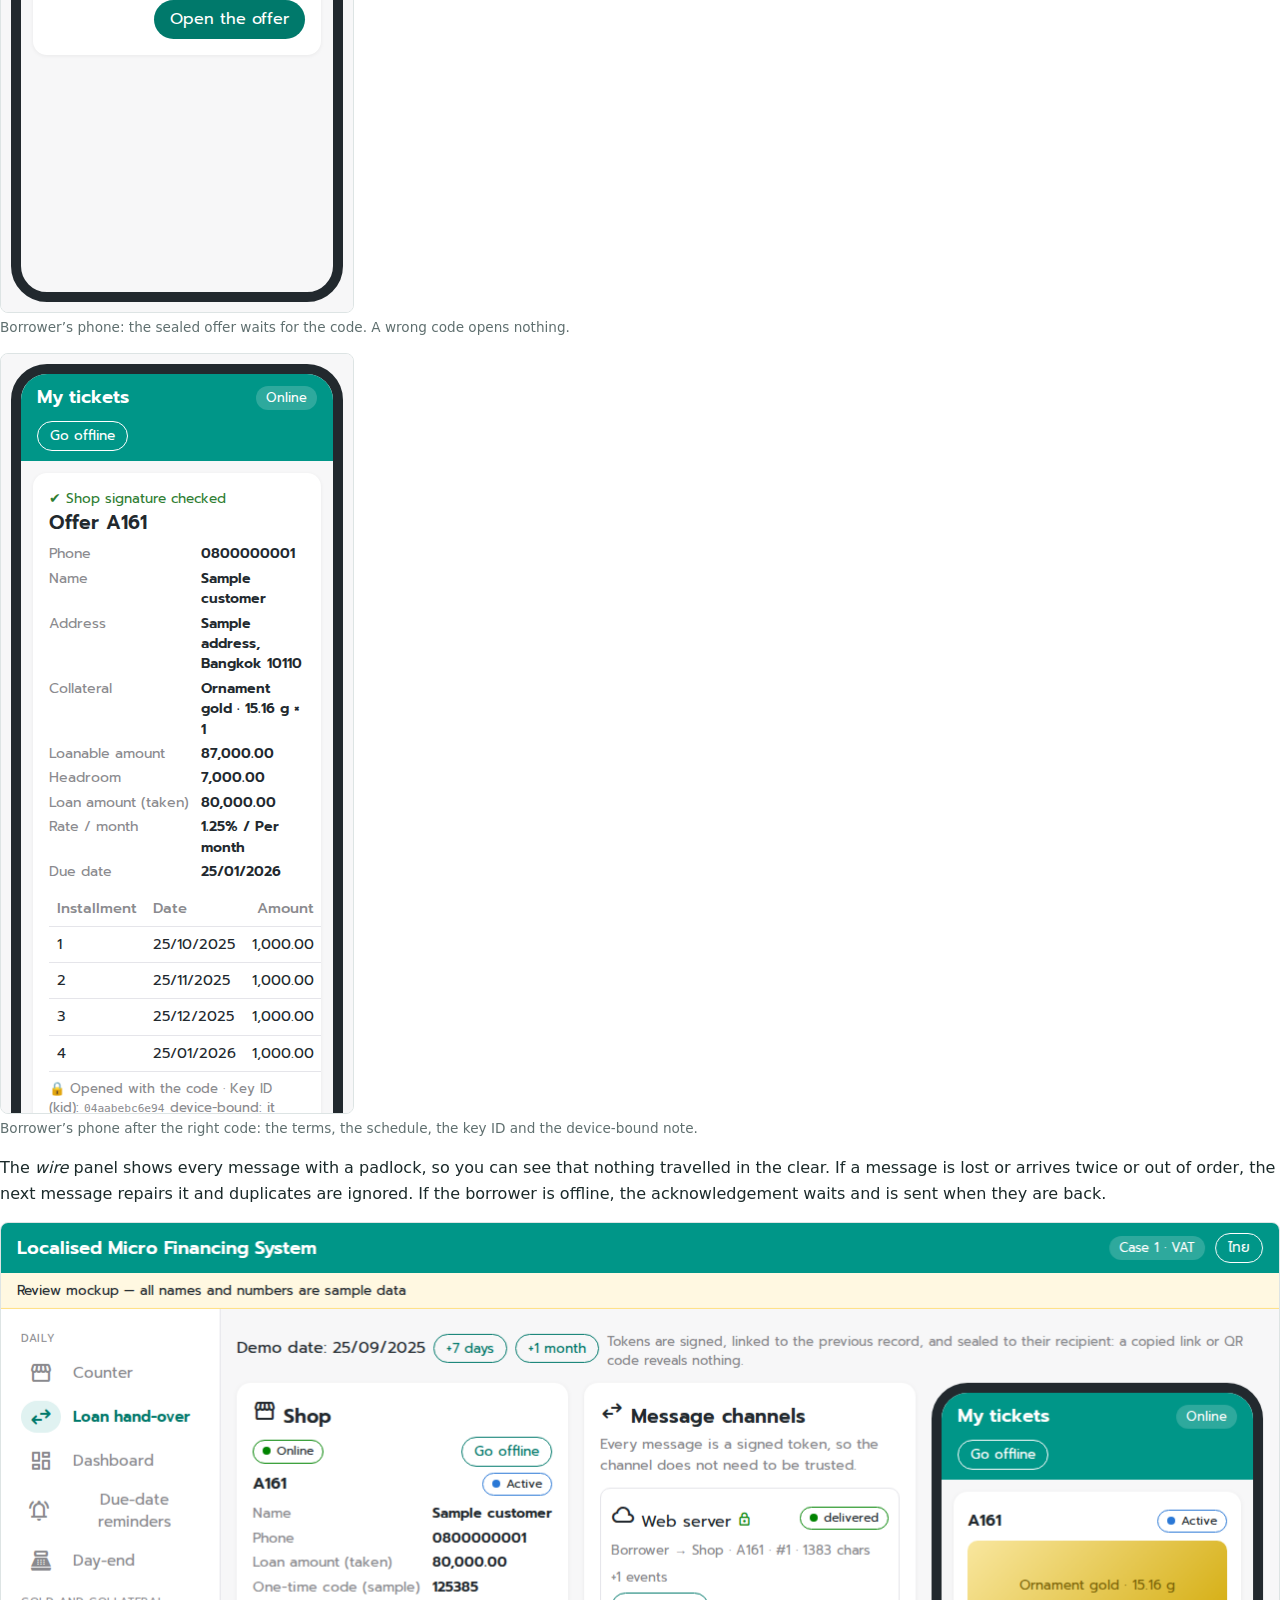
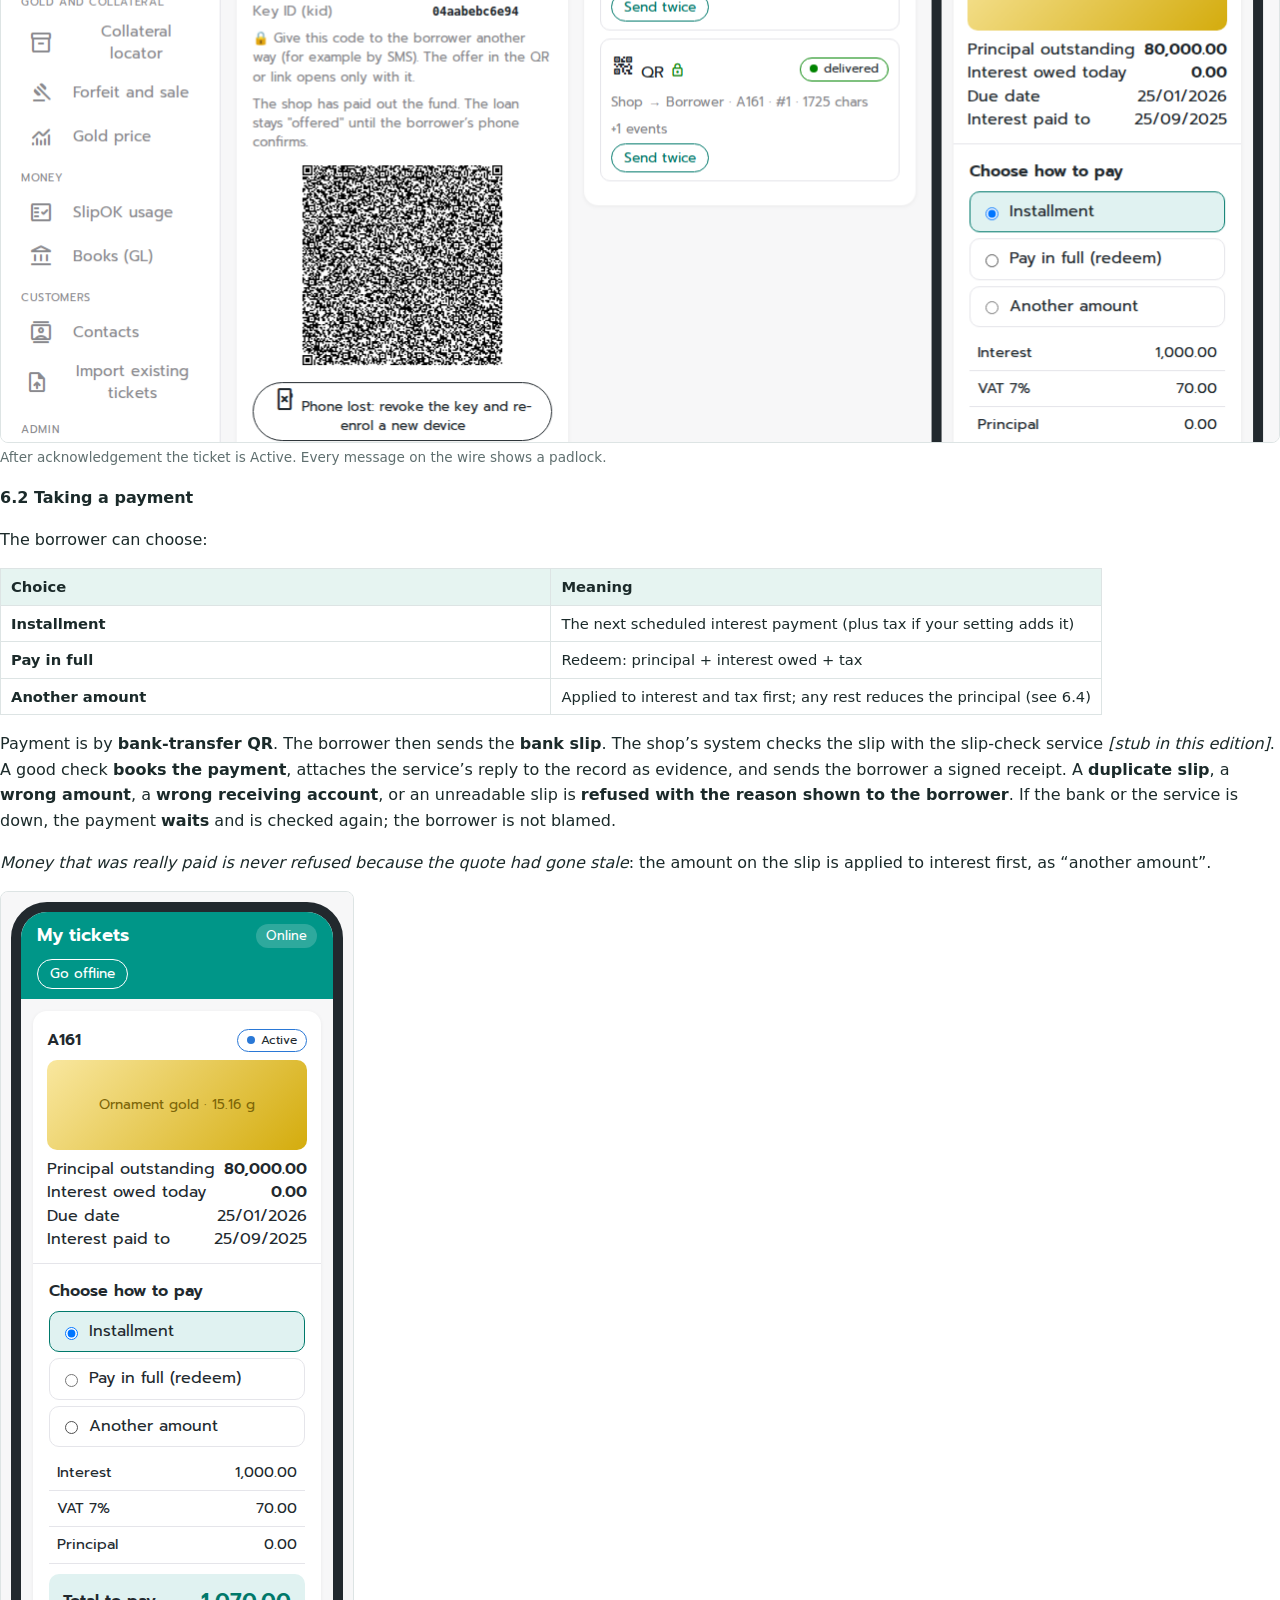
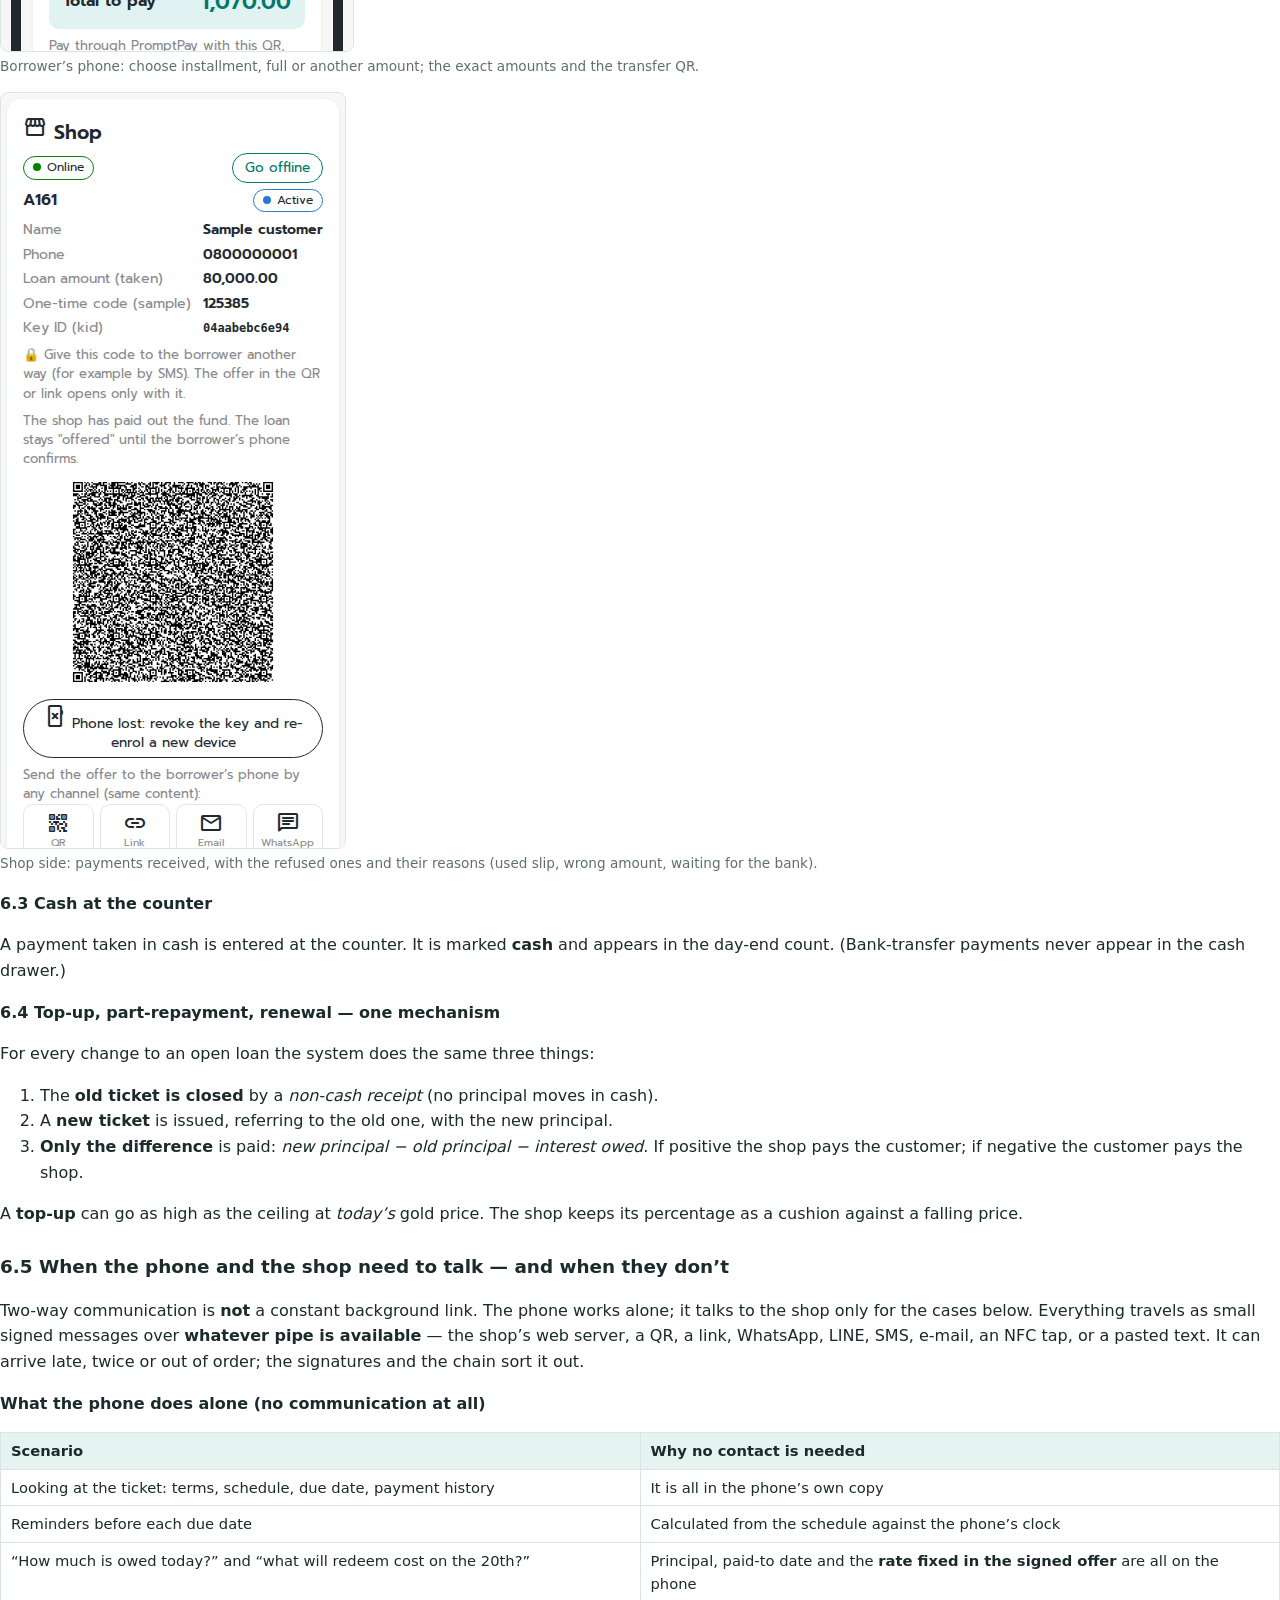
==== commit 67d4eaa1: "Manual with screenshots; app text now says tokens are sealed" ====
--- a/manual/index.html
+++ b/manual/index.html
@@ -147,6 +147,12 @@
 says what is real and what is a stand-in, section 14 shows how to adapt
 the system to another kind of lending, and section 15 is
 troubleshooting.</p>
+<figure>
+<img src="img/00_landing.png"
+alt="The landing page: the current application, the first version, and this manual." />
+<figcaption aria-hidden="true">The landing page: the current
+application, the first version, and this manual.</figcaption>
+</figure>
 <hr />
 <h1 id="what-the-system-does">1. What the system does</h1>
 <table>
@@ -292,6 +298,31 @@
 write it down, and save a first backup (section 11.2). Do this
 <em>before</em> the first real day.</li>
 </ol>
+<figure>
+<img src="img/09k_theme.png"
+alt="Theme: colour tokens, radius, font size and presets, shown live on the phone." />
+<figcaption aria-hidden="true">Theme: colour tokens, radius, font size
+and presets, shown live on the phone.</figcaption>
+</figure>
+<figure>
+<img src="img/09j_settings.png"
+alt="Settings: statutory limits and the branch choosers." />
+<figcaption aria-hidden="true">Settings: statutory limits and the branch
+choosers.</figcaption>
+</figure>
+<figure>
+<img src="img/09i_backup.png"
+alt="Backup: recovery code, save to a file, send to a web address, share, journal, restore." />
+<figcaption aria-hidden="true">Backup: recovery code, save to a file,
+send to a web address, share, journal, restore.</figcaption>
+</figure>
+<figure>
+<img src="img/09h_staff_and_counters.png"
+alt="Staff and counters: sign in, staff list, who-can-do-what table, counter ID and prefix, sync and conflicts." />
+<figcaption aria-hidden="true">Staff and counters: sign in, staff list,
+who-can-do-what table, counter ID and prefix, sync and
+conflicts.</figcaption>
+</figure>
 <blockquote>
 <p><strong>Write the recovery code on paper and keep it somewhere
 safe.</strong> It is shown once and is never stored. Without it a backup
@@ -345,6 +376,19 @@
 </ul></li>
 <li>Choose <strong>how you pay out</strong>: cash or bank transfer.</li>
 </ol>
+<figure>
+<img src="img/05_counter_issue.png"
+alt="Counter: the Issue ticket screen — customer, collateral, valuation, terms." />
+<figcaption aria-hidden="true">Counter: the Issue ticket screen —
+customer, collateral, valuation, terms.</figcaption>
+</figure>
+<figure>
+<img src="img/05b_limits_panel.png"
+alt="The statutory-limits panel: payout method, ID fields, and the three checks (identification, 3-year term, cash report)." />
+<figcaption aria-hidden="true">The statutory-limits panel: payout
+method, ID fields, and the three checks (identification, 3-year term,
+cash report).</figcaption>
+</figure>
 <p><strong>5.2 Issue</strong></p>
 <p>Press <strong>Issue</strong>. A ticket number is assigned, the loan
 is recorded, and a free <strong>locator</strong> is suggested by loan
@@ -372,11 +416,36 @@
 WhatsApp, LINE, SMS, e-mail, NFC, pasted). When it arrives the ticket
 becomes <strong>Active</strong>.</li>
 </ol>
+<figure>
+<img src="img/06_handover_shop_sealed_offer.png"
+alt="Loan hand-over, shop side: the one-time code, the sealed QR, and the channels the offer can go by." />
+<figcaption aria-hidden="true">Loan hand-over, shop side: the one-time
+code, the sealed QR, and the channels the offer can go by.</figcaption>
+</figure>
+<figure>
+<img src="img/06b_phone_waits_for_code.png"
+alt="Borrower’s phone: the sealed offer waits for the code. A wrong code opens nothing." />
+<figcaption aria-hidden="true">Borrower’s phone: the sealed offer waits
+for the code. A wrong code opens nothing.</figcaption>
+</figure>
+<figure>
+<img src="img/06c_phone_offer_opened.png"
+alt="Borrower’s phone after the right code: the terms, the schedule, the key ID and the device-bound note." />
+<figcaption aria-hidden="true">Borrower’s phone after the right code:
+the terms, the schedule, the key ID and the device-bound
+note.</figcaption>
+</figure>
 <p>The <em>wire</em> panel shows every message with a padlock, so you
 can see that nothing travelled in the clear. If a message is lost or
 arrives twice or out of order, the next message repairs it and
 duplicates are ignored. If the borrower is offline, the acknowledgement
 waits and is sent when they are back.</p>
+<figure>
+<img src="img/06d_handover_active_wire_padlocks.png"
+alt="After acknowledgement the ticket is Active. Every message on the wire shows a padlock." />
+<figcaption aria-hidden="true">After acknowledgement the ticket is
+Active. Every message on the wire shows a padlock.</figcaption>
+</figure>
 <p><strong>6.2 Taking a payment</strong></p>
 <p>The borrower can choose:</p>
 <table>
@@ -420,6 +489,20 @@
 <p><em>Money that was really paid is never refused because the quote had
 gone stale</em>: the amount on the slip is applied to interest first, as
 “another amount”.</p>
+<figure>
+<img src="img/06e_phone_pay_choices_and_qr.png"
+alt="Borrower’s phone: choose installment, full or another amount; the exact amounts and the transfer QR." />
+<figcaption aria-hidden="true">Borrower’s phone: choose installment,
+full or another amount; the exact amounts and the transfer
+QR.</figcaption>
+</figure>
+<figure>
+<img src="img/06f_payments_received_and_refusals.png"
+alt="Shop side: payments received, with the refused ones and their reasons (used slip, wrong amount, waiting for the bank)." />
+<figcaption aria-hidden="true">Shop side: payments received, with the
+refused ones and their reasons (used slip, wrong amount, waiting for the
+bank).</figcaption>
+</figure>
 <p><strong>6.3 Cash at the counter</strong></p>
 <p>A payment taken in cash is entered at the counter. It is marked
 <strong>cash</strong> and appears in the day-end count. (Bank-transfer
@@ -630,6 +713,19 @@
 <p>Click any figure to see the tickets behind it; click a ticket to see
 its <strong>history</strong>, with a mark beside every event showing
 whether it still verifies.</p>
+<figure>
+<img src="img/07_dashboard.png"
+alt="The dashboard: lifecycle, risk, NPL ratio, quota meter, vault map and cash collected." />
+<figcaption aria-hidden="true">The dashboard: lifecycle, risk, NPL
+ratio, quota meter, vault map and cash collected.</figcaption>
+</figure>
+<figure>
+<img src="img/07b_ticket_history_attachment.png"
+alt="A ticket’s history: every event with its check mark, and the slip-check replies kept as attachments with their hashes." />
+<figcaption aria-hidden="true">A ticket’s history: every event with its
+check mark, and the slip-check replies kept as attachments with their
+hashes.</figcaption>
+</figure>
 <p><strong>7.2 Reminders and follow-up</strong></p>
 <p><strong>The shop does not nag on-time borrowers; the phone reminds
 its own owner.</strong> Because the borrower has the whole history
@@ -666,6 +762,13 @@
 Follow-up notes stay <strong>inside the shop</strong>; they are never
 sent to the borrower.</li>
 </ul>
+<figure>
+<img src="img/07c_reminders.png"
+alt="Due-date reminders: tickets due soon or overdue, with the consent state and a button to prepare each message." />
+<figcaption aria-hidden="true">Due-date reminders: tickets due soon or
+overdue, with the consent state and a button to prepare each
+message.</figcaption>
+</figure>
 <p><strong>7.3 Forfeiting and selling</strong></p>
 <p>When a ticket is past due and not redeemed, the shop may
 <strong>forfeit</strong> it (<em>Forfeit and sale</em>).</p>
@@ -685,6 +788,12 @@
 already redeemed, or already forfeited, and you can only sell forfeited
 items. <em>Tax on the sale of forfeited gold is set by your accountant;
 the system does not guess it.</em></p>
+<figure>
+<img src="img/07d_forfeit_and_sale.png"
+alt="Forfeit and sale: overdue tickets with the re-appraised value; select one to forfeit." />
+<figcaption aria-hidden="true">Forfeit and sale: overdue tickets with
+the re-appraised value; select one to forfeit.</figcaption>
+</figure>
 <h1 id="redeeming-closing-a-loan-well">8. Redeeming — closing a loan
 well</h1>
 <ol type="1">
@@ -704,10 +813,34 @@
 out; the vault count falls by one.</li>
 </ol>
 <hr />
+<figure>
+<img src="img/08_redeem_screen.png"
+alt="Redeem: loan, interest owed, discount, tax base, tax, total, and the cash/transfer split." />
+<figcaption aria-hidden="true">Redeem: loan, interest owed, discount,
+tax base, tax, total, and the cash/transfer split.</figcaption>
+</figure>
+<figure>
+<img src="img/08b_receipt.png"
+alt="The receipt / tax invoice that follows from the redeem screen." />
+<figcaption aria-hidden="true">The receipt / tax invoice that follows
+from the redeem screen.</figcaption>
+</figure>
 <h1 id="screen-by-screen-reference">9. Screen-by-screen reference</h1>
 <p>Menu groups on a computer are down the left; on a phone the bottom
 bar holds the four daily tabs and a <strong>More</strong> sheet holds
 the rest.</p>
+<figure>
+<img src="img/10_phone_more_menu.png"
+alt="On a phone the bottom bar keeps four daily tabs and a More sheet opens the rest, grouped by job." />
+<figcaption aria-hidden="true">On a phone the bottom bar keeps four
+daily tabs and a More sheet opens the rest, grouped by job.</figcaption>
+</figure>
+<figure>
+<img src="img/10b_phone_dashboard.png"
+alt="The dashboard at phone width." />
+<figcaption aria-hidden="true">The dashboard at phone
+width.</figcaption>
+</figure>
 <h2 id="daily">9.1 Daily</h2>
 <p><strong>Counter.</strong> The staff screens, chosen from a list of
 five actions: <em>Issue ticket</em>, <em>Pay interest</em>, <em>Top-up /
@@ -740,6 +873,12 @@
 cash is short). Add a note and <strong>Save</strong>: a signed record is
 kept in the history. Tomorrow’s opening float is today’s counted cash.
 The vault count from <em>Collateral locator</em> is saved alongside.</p>
+<figure>
+<img src="img/09_dayend.png"
+alt="Day-end: the day’s cash movements, expected closing cash, the count and the history." />
+<figcaption aria-hidden="true">Day-end: the day’s cash movements,
+expected closing cash, the count and the history.</figcaption>
+</figure>
 <h2 id="gold-and-collateral">9.2 Gold and collateral</h2>
 <p><strong>Collateral locator.</strong> The vault map (aisles down, bins
 across, number = bags). Tap a cell to list what is there. <em>Put away /
@@ -748,6 +887,12 @@
 open ticket without a place). <em>Day-end count</em>: expected per
 locator against what you counted. <em>Movements</em>: the log of
 put-aways, moves, take-outs and forfeits.</p>
+<figure>
+<img src="img/09b_collateral_locator.png"
+alt="Collateral locator: vault map, put away / move, and the list of items by locator." />
+<figcaption aria-hidden="true">Collateral locator: vault map, put away /
+move, and the list of items by locator.</figcaption>
+</figure>
 <p><strong>Forfeit and sale.</strong> Section 7.3.</p>
 <p><strong>Gold price.</strong> Record a dated price: buy-back, sell,
 tax-base. Each ticket <strong>keeps a copy of the price it was issued
@@ -755,16 +900,34 @@
 <em>cushion</em> panel shows collateral value at today’s buy price
 against principal out, and counts tickets where principal now
 <strong>exceeds</strong> the gold value.</p>
+<figure>
+<img src="img/09c_gold_price.png"
+alt="Gold price: the dated register, the price cushion, and the history." />
+<figcaption aria-hidden="true">Gold price: the dated register, the price
+cushion, and the history.</figcaption>
+</figure>
 <h2 id="money">9.3 Money</h2>
 <p><strong>Slip-check usage.</strong> Slips checked this month against
 your plan’s quota, how many were over quota, <strong>estimated
 cost</strong>, cost per verified payment, share rejected, and a
 six-month chart. It warns at 80% and 100% of quota. It is an
 <strong>estimate</strong>: your provider’s invoice is the authority.</p>
+<figure>
+<img src="img/09d_slip_usage.png"
+alt="Slip-check usage: quota used, over quota, estimated cost, six-month chart and the latest checks." />
+<figcaption aria-hidden="true">Slip-check usage: quota used, over quota,
+estimated cost, six-month chart and the latest checks.</figcaption>
+</figure>
 <p><strong>Books (GL).</strong> The accounting entries each event would
 post, a trial balance, an income statement (interest, gain/loss) and a
 tax summary, all calculated from the same events. <em>This edition shows
 a preview; it does not post to a general ledger.</em></p>
+<figure>
+<img src="img/09e_books.png"
+alt="Books (GL): trial balance, income statement and tax summary, calculated from the same events." />
+<figcaption aria-hidden="true">Books (GL): trial balance, income
+statement and tax summary, calculated from the same events.</figcaption>
+</figure>
 <h2 id="customers">9.4 Customers</h2>
 <p><strong>Contacts.</strong> Import customer lists from Excel, CSV, a
 pasted table, a phone-contacts file, a Google Contacts file, the phone’s
@@ -777,6 +940,12 @@
 everyone who agreed), write or use the offer text, pick the channel, and
 the system prepares <strong>one message per person</strong>; you press
 send. Every import and broadcast is recorded.</p>
+<figure>
+<img src="img/09f_contacts.png"
+alt="Contacts: import, de-duplicate, consent, and prepared offers or news." />
+<figcaption aria-hidden="true">Contacts: import, de-duplicate, consent,
+and prepared offers or news.</figcaption>
+</figure>
 <p><strong>Import existing tickets.</strong> Section 9.7 below.</p>
 <h2 id="admin">9.5 Admin</h2>
 <p><strong>Staff and counters.</strong> Staff, roles and the
@@ -796,6 +965,12 @@
 them. The forms, columns and group-by choices on other screens are
 <em>generated from this dictionary</em>, so hiding a column here removes
 it everywhere.</p>
+<figure>
+<img src="img/09l_data_model.png"
+alt="Data model: the data dictionary that the forms and columns are generated from." />
+<figcaption aria-hidden="true">Data model: the data dictionary that the
+forms and columns are generated from.</figcaption>
+</figure>
 <h2 id="about">9.6 About</h2>
 <p><strong>Fit for Thailand.</strong> What is already in line with Thai
 practice and what is not yet. <strong>Offline, no cloud.</strong> How
@@ -822,6 +997,13 @@
 you put them away.</li>
 </ol>
 <hr />
+<figure>
+<img src="img/09g_import_review.png"
+alt="Import existing tickets: the review shows valid and invalid rows, with the reason for each refused row." />
+<figcaption aria-hidden="true">Import existing tickets: the review shows
+valid and invalid rows, with the reason for each refused
+row.</figcaption>
+</figure>
 <h1 id="the-rules-the-system-applies">10. The rules the system
 applies</h1>
 <h2 id="interest">10.1 Interest</h2>
--- a/manual/style.css
+++ b/manual/style.css
@@ -8,3 +8,5 @@
 table{border-collapse:collapse;width:100%;margin:12px 0;font-size:.92rem;display:block;overflow-x:auto}th,td{border:1px solid var(--line);padding:6px 10px;text-align:left;vertical-align:top}th{background:var(--chip)}
 blockquote{margin:12px 0;padding:8px 14px;border-left:4px solid var(--hd);background:var(--chip);border-radius:0 8px 8px 0}code{background:var(--chip);padding:1px 5px;border-radius:4px}hr{border:0;border-top:1px solid var(--line);margin:2rem 0}
 @media print{nav#TOC{display:none}h1{page-break-after:avoid}table{display:table}}
+img{max-width:100%;height:auto;border:1px solid var(--line);border-radius:8px;display:block;margin:12px 0 4px}
+figure{margin:14px 0}figcaption{font-size:.85rem;color:var(--muted);margin-bottom:12px}
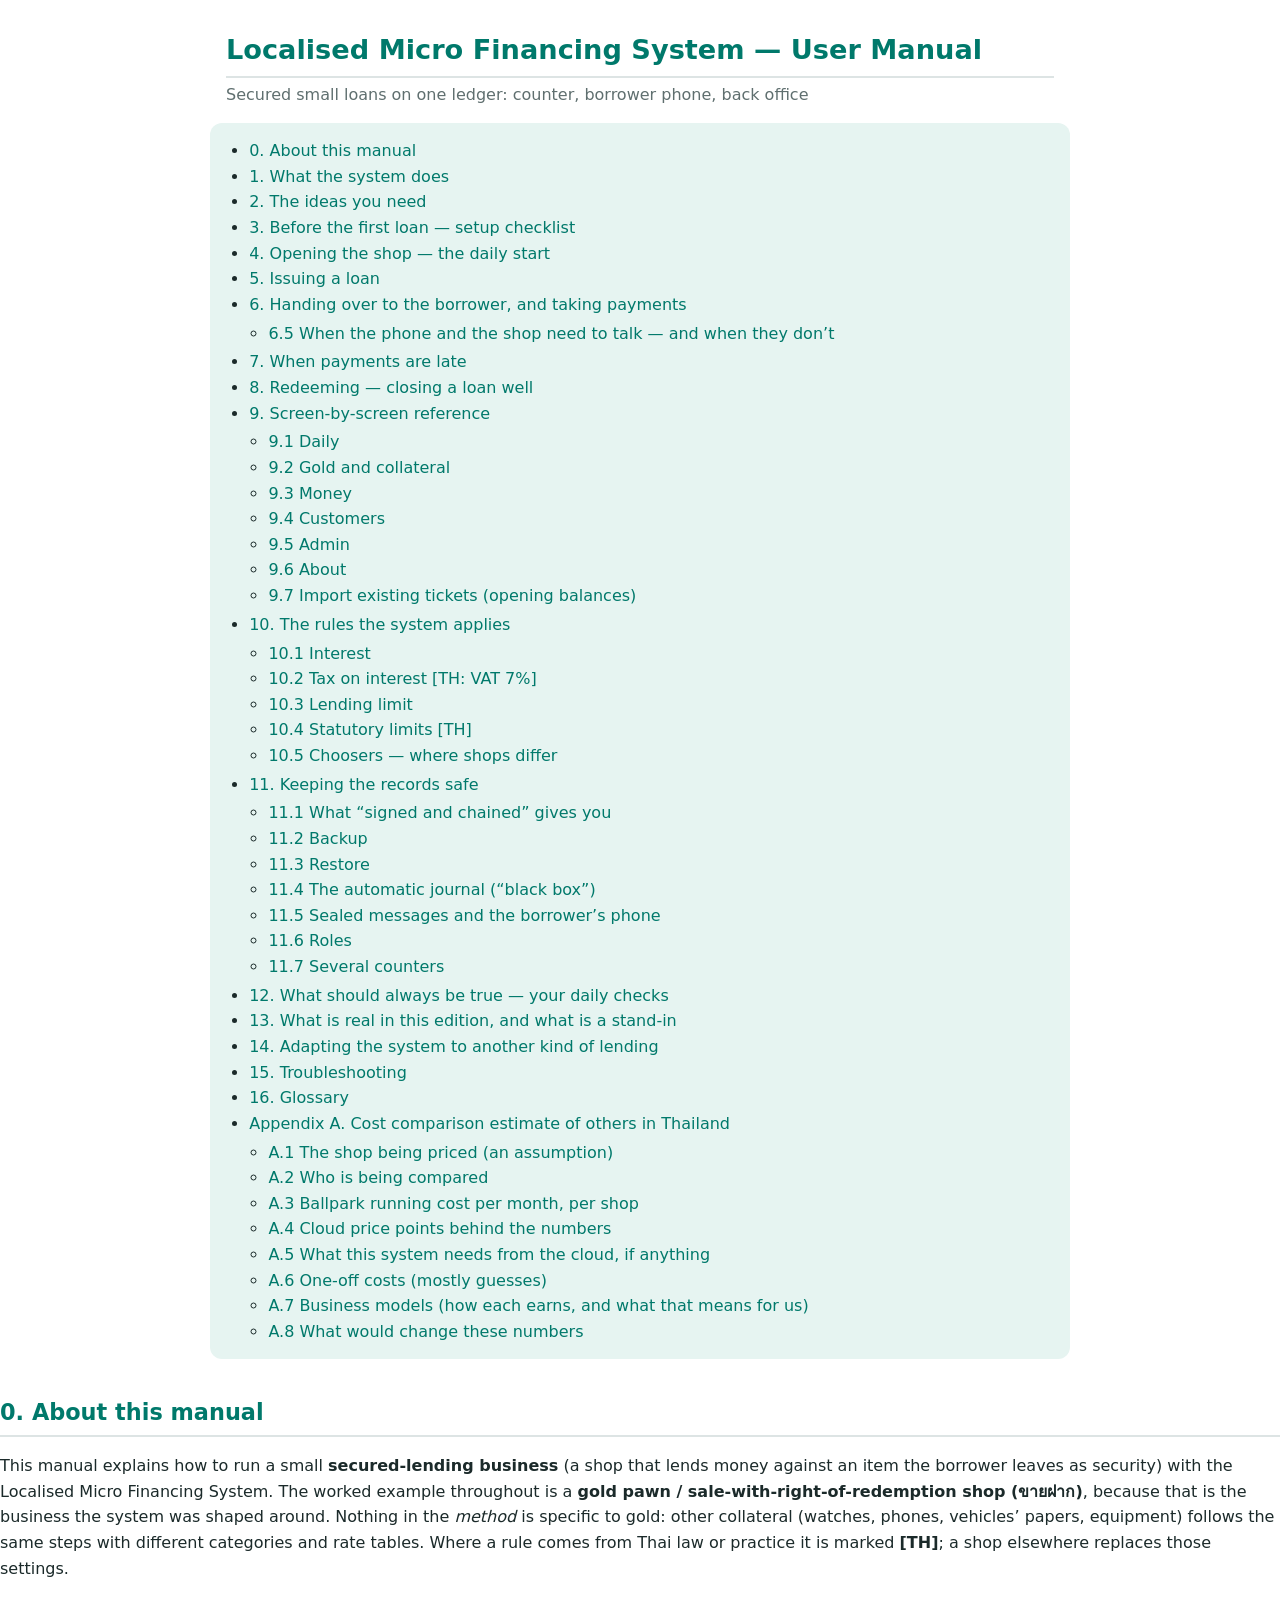
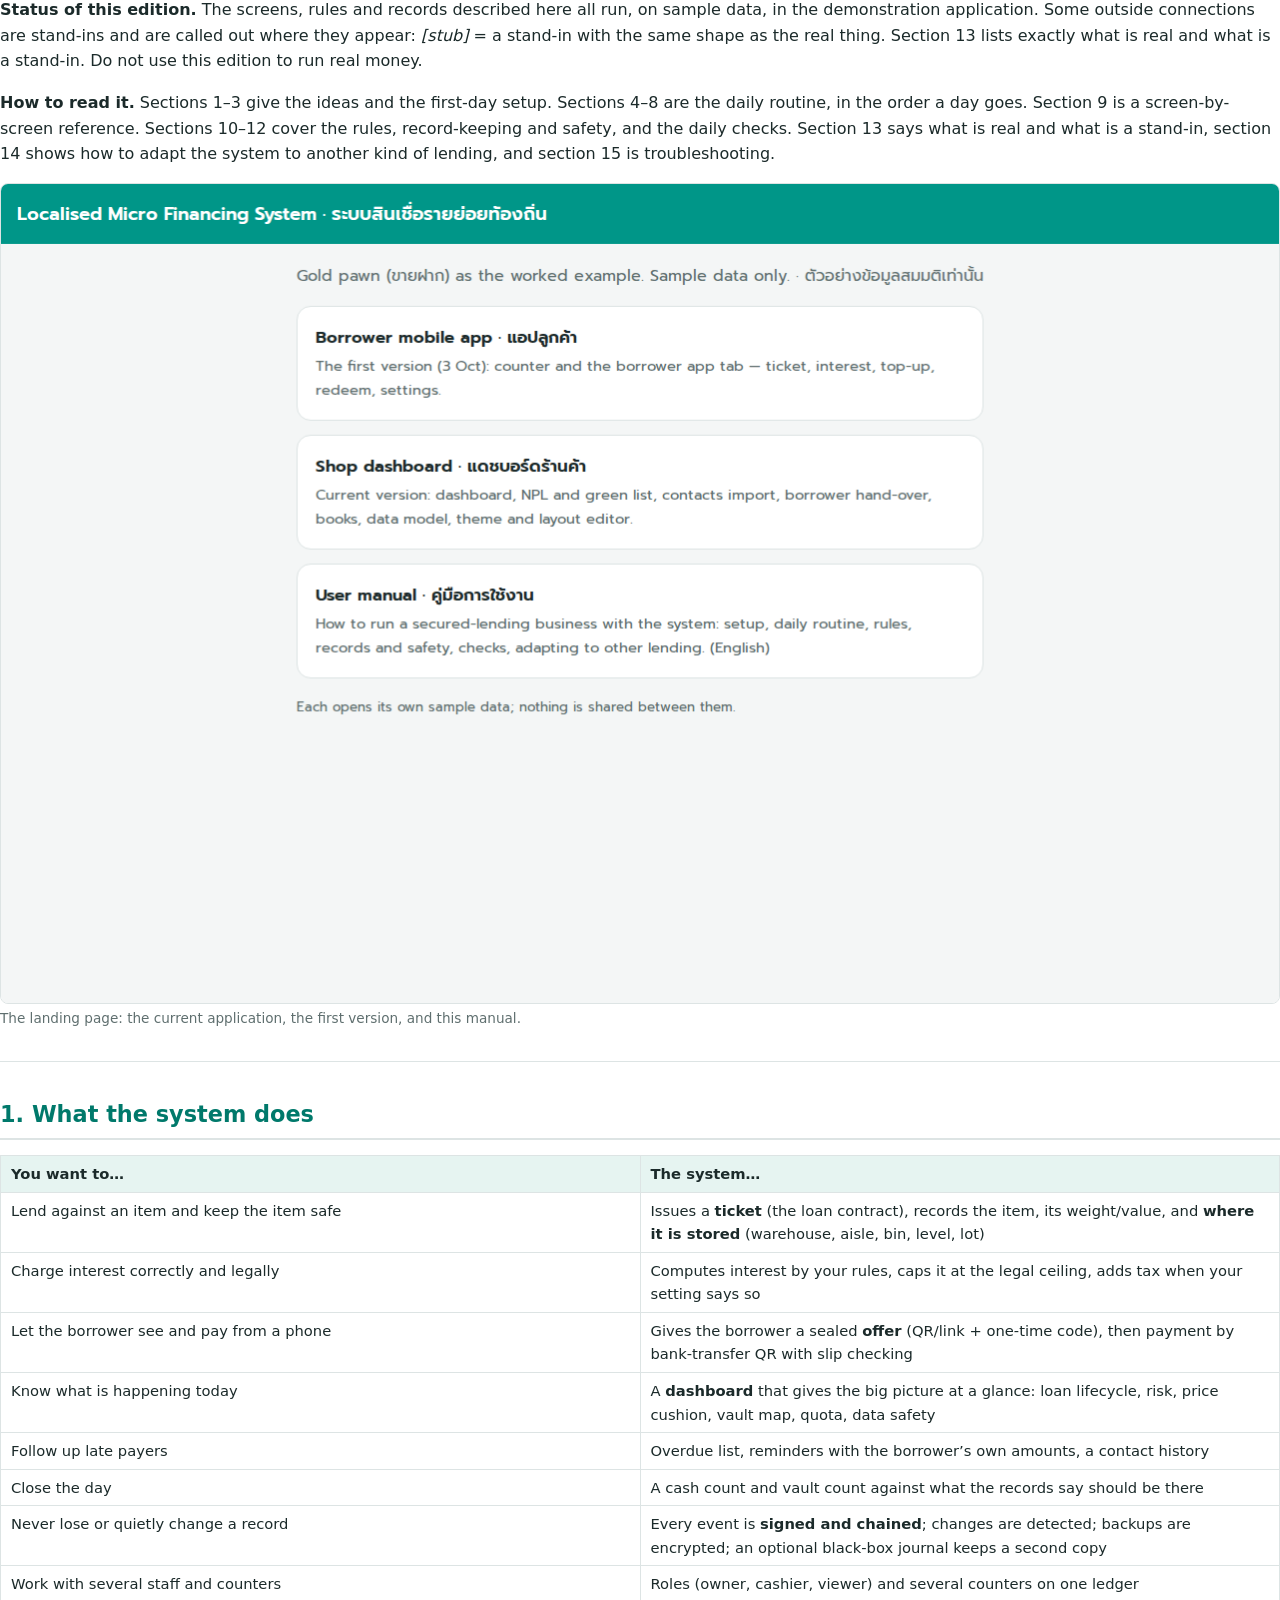
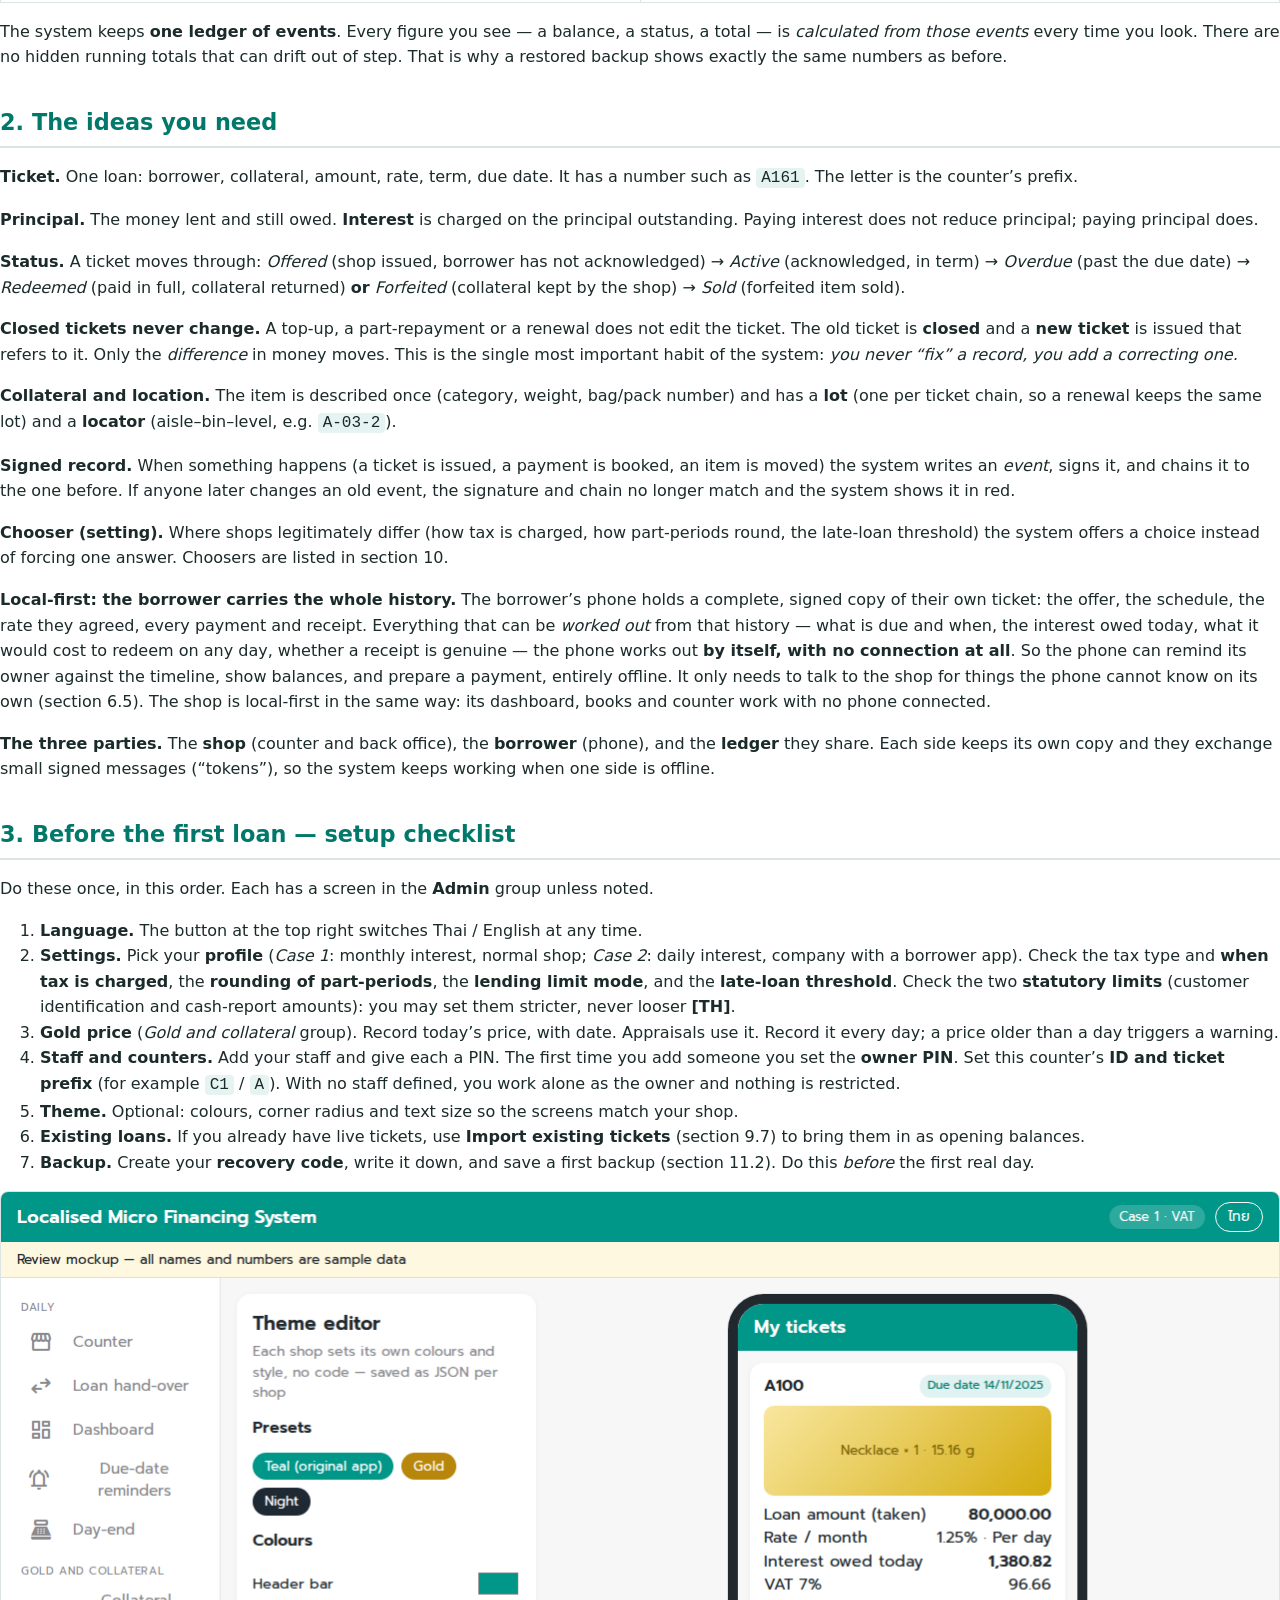
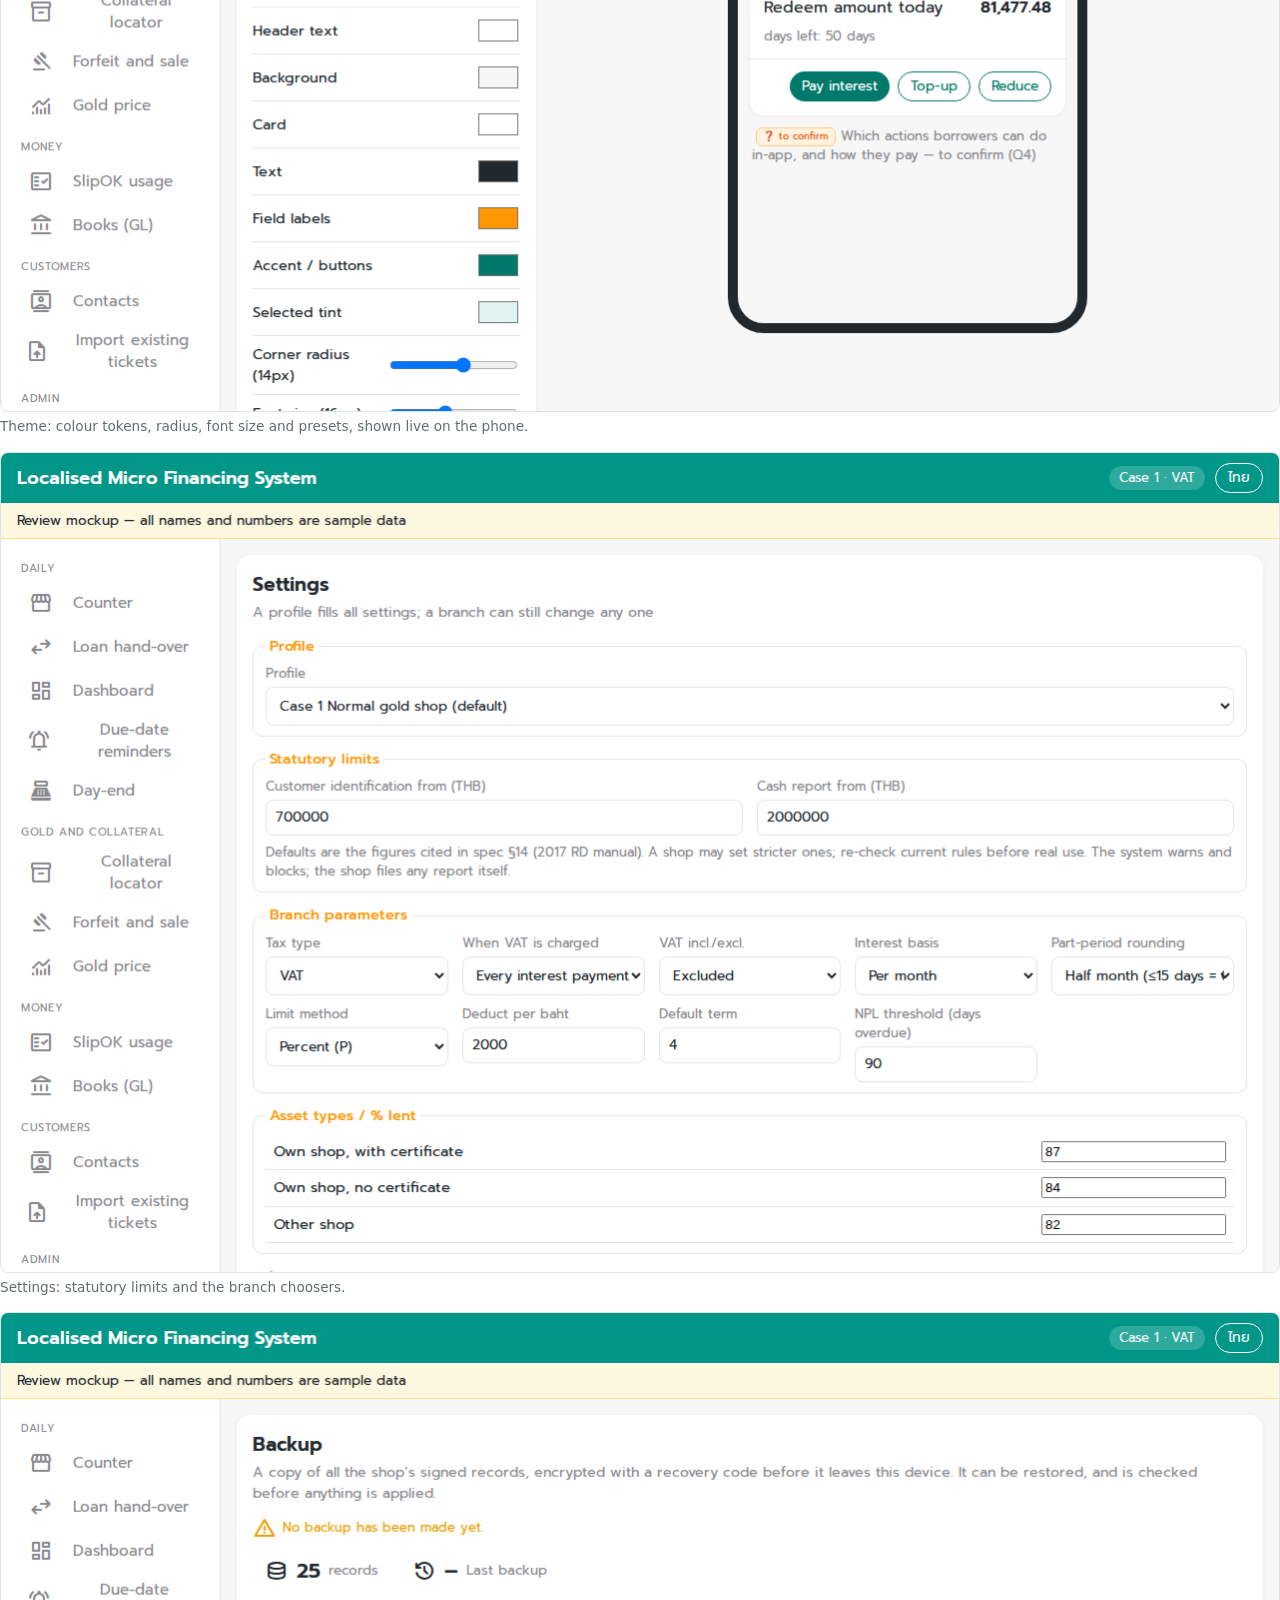
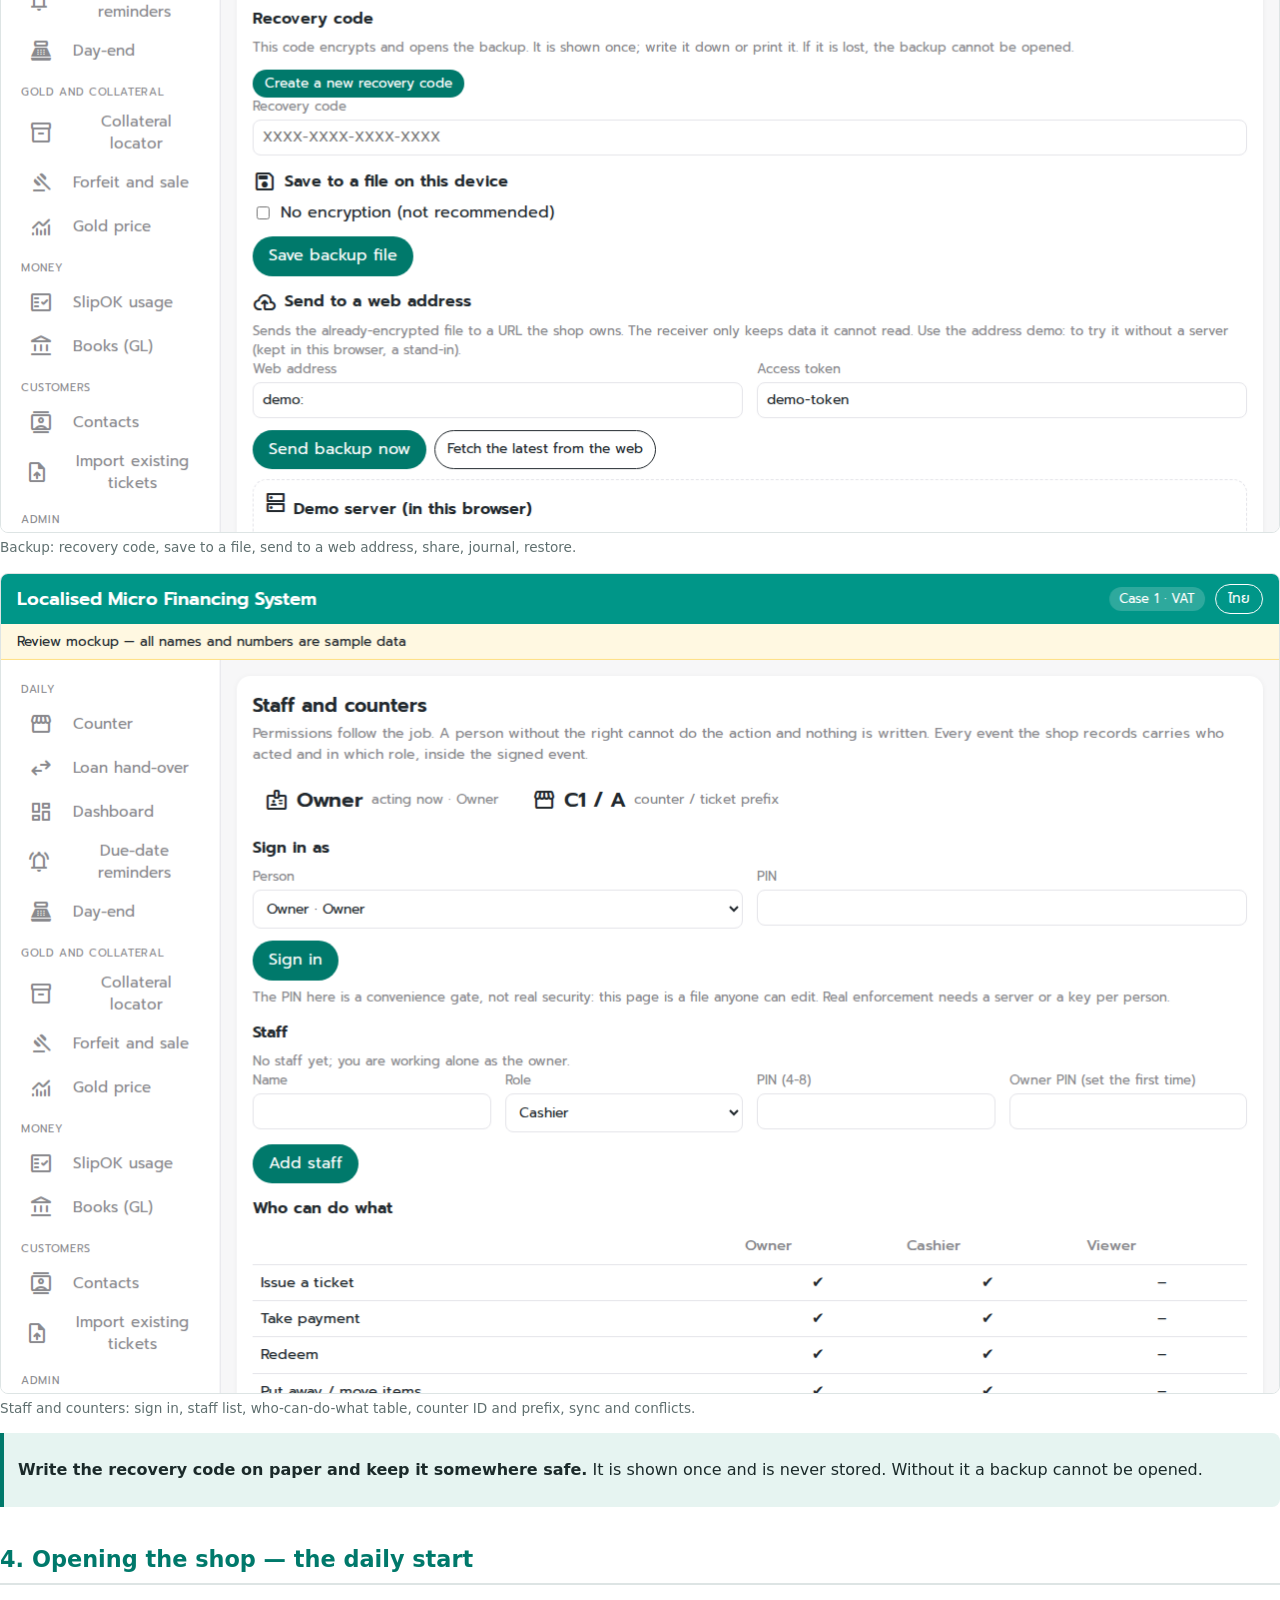
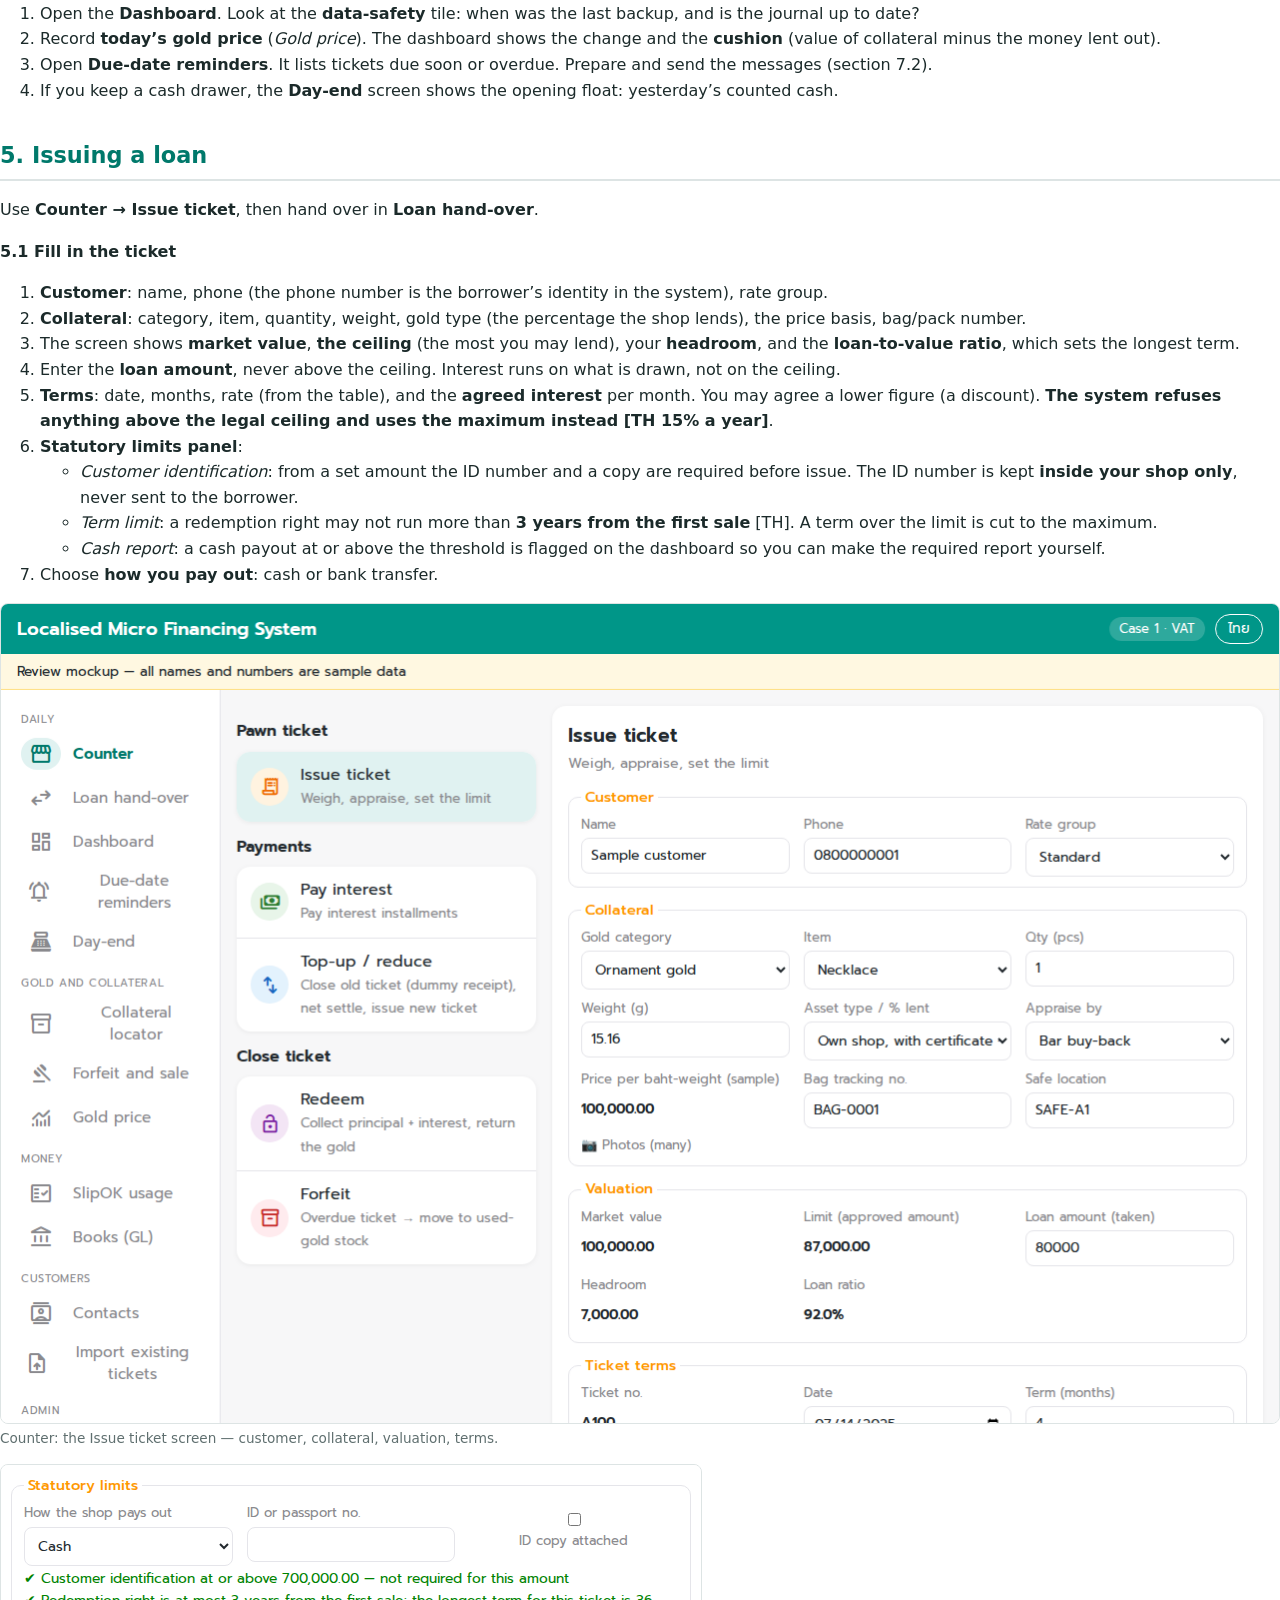
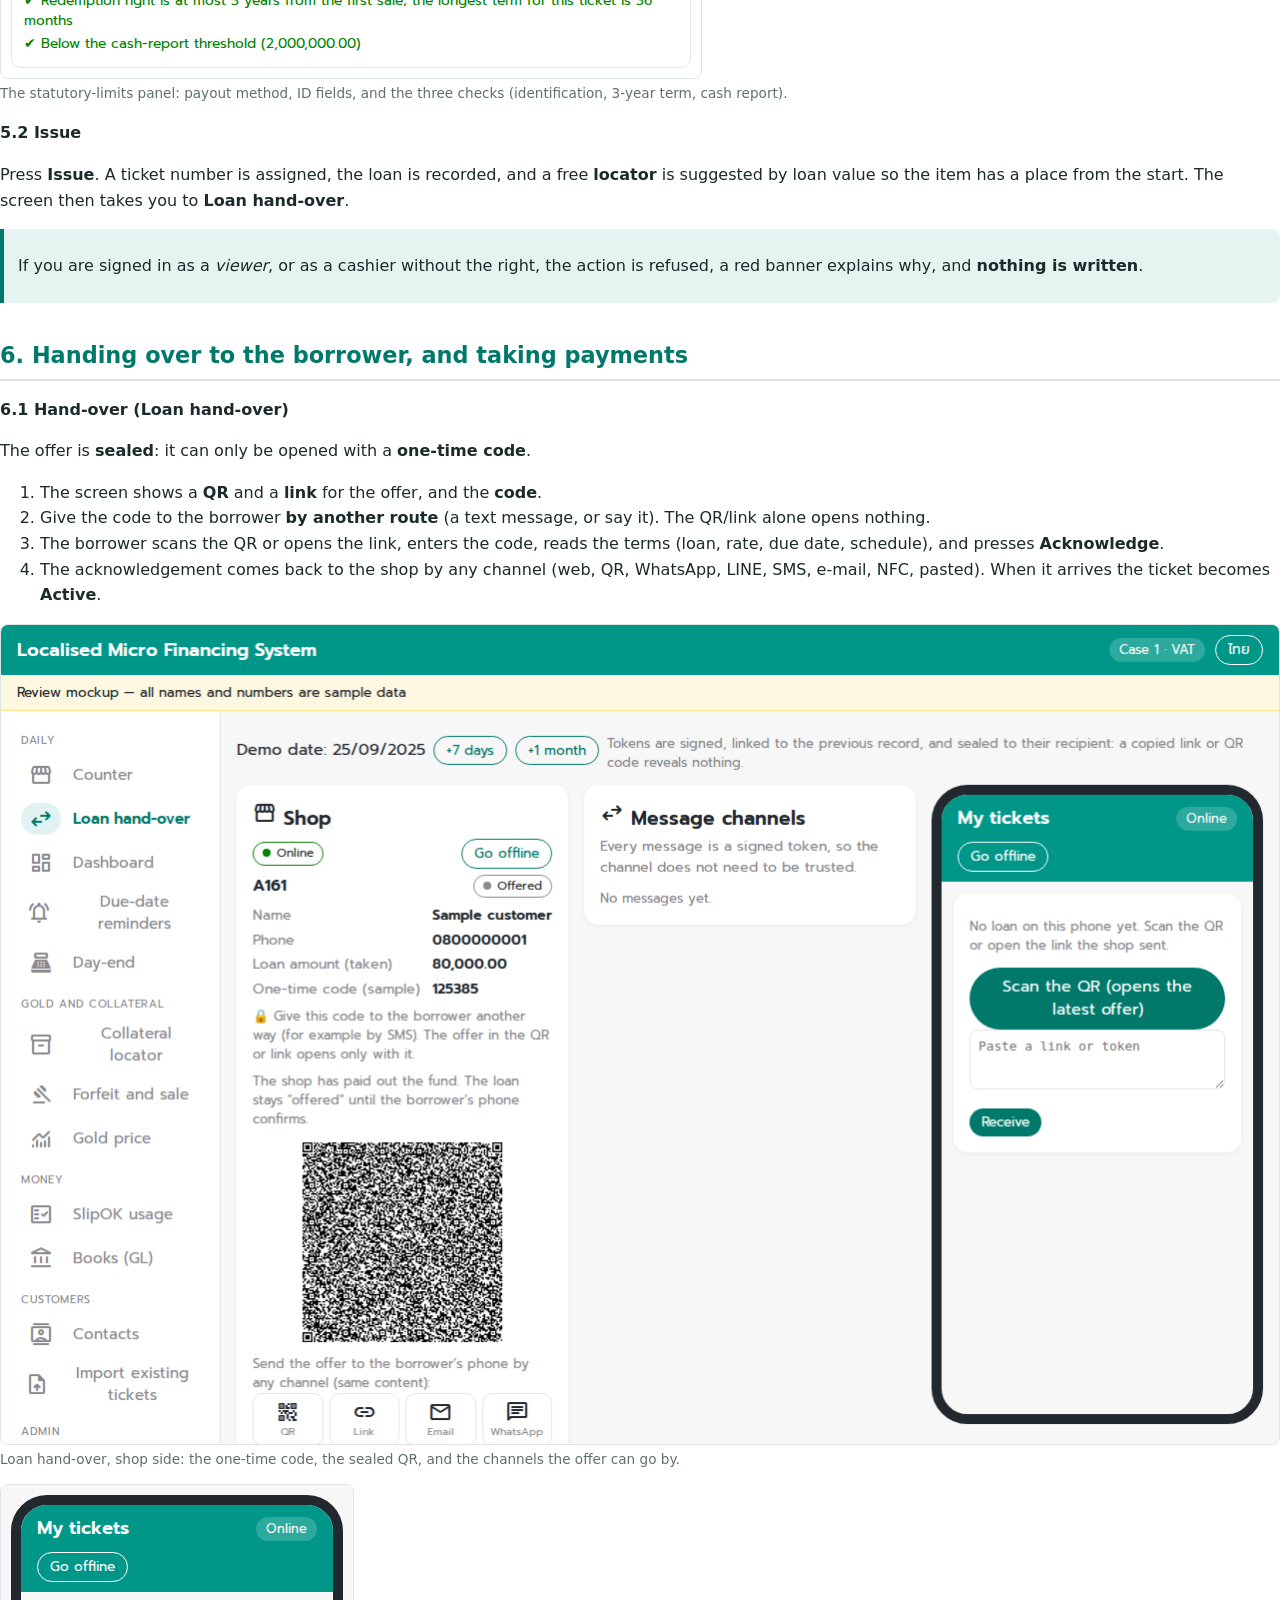
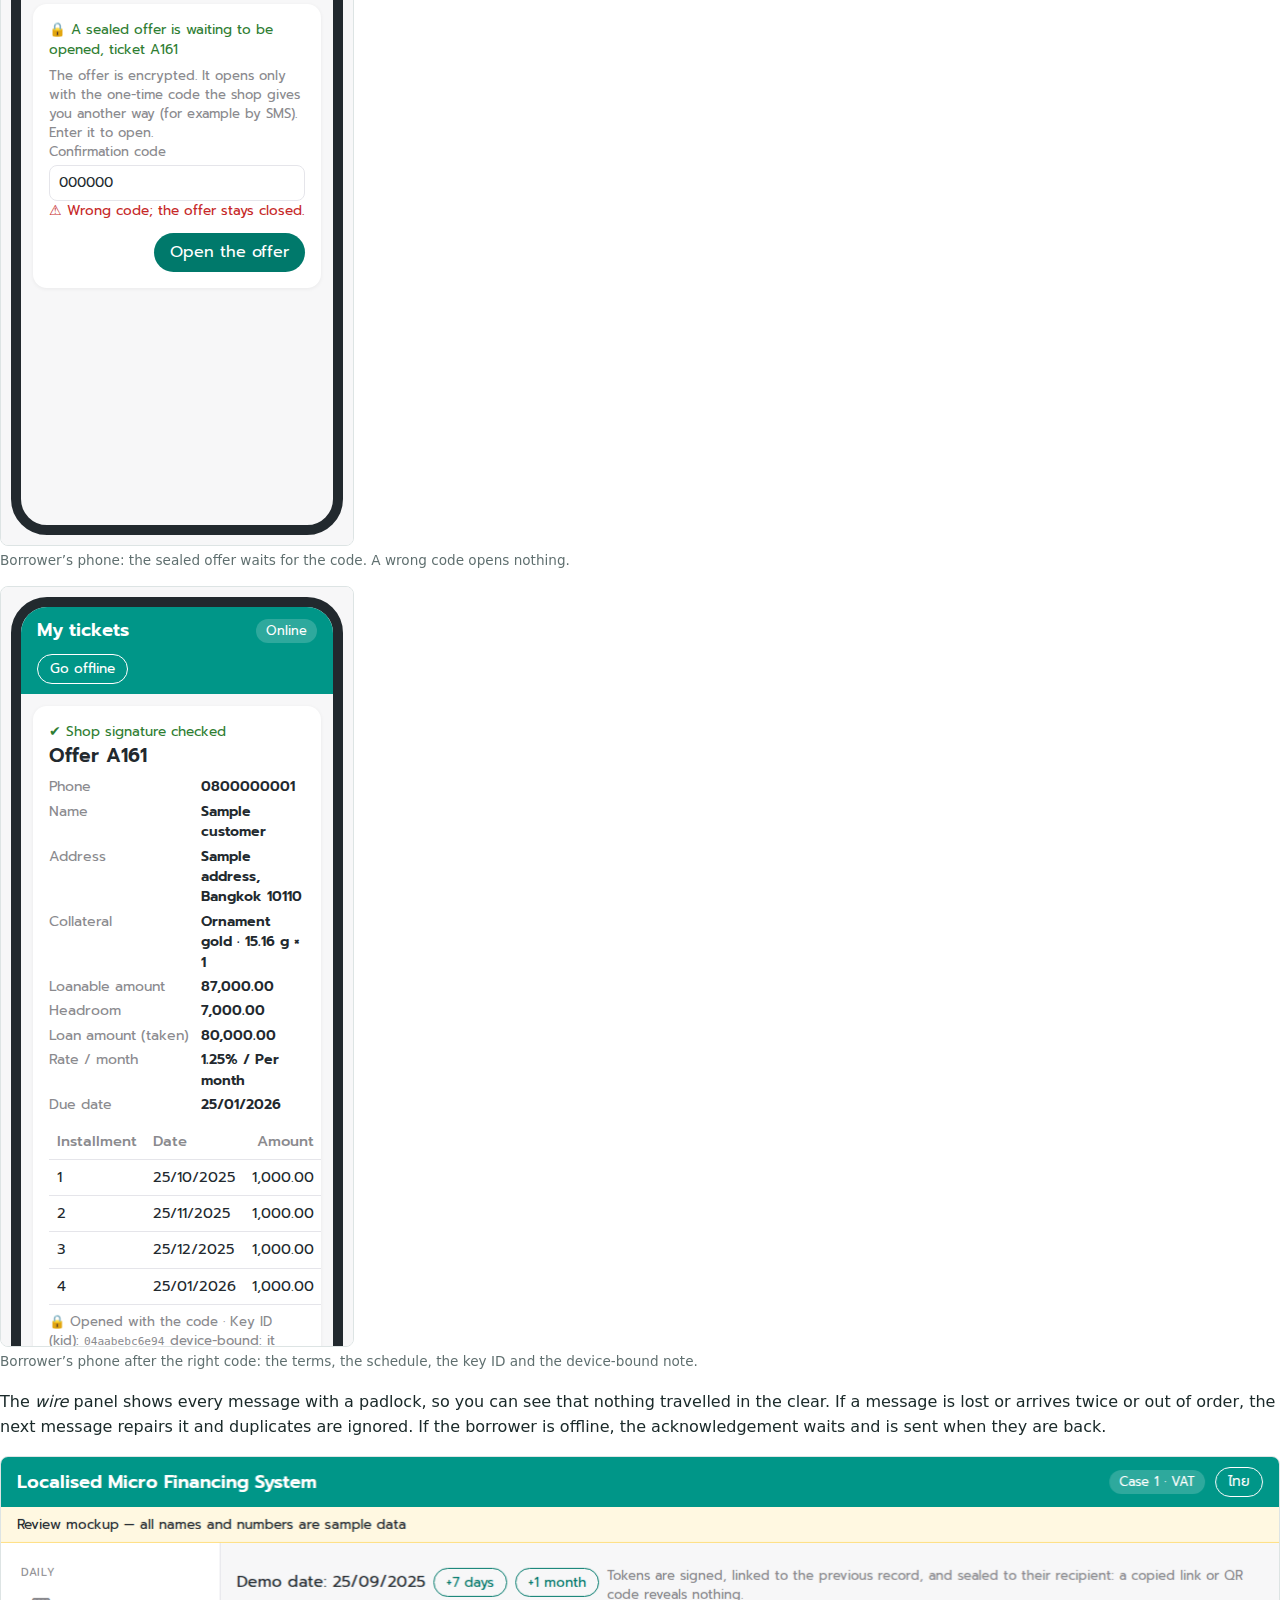
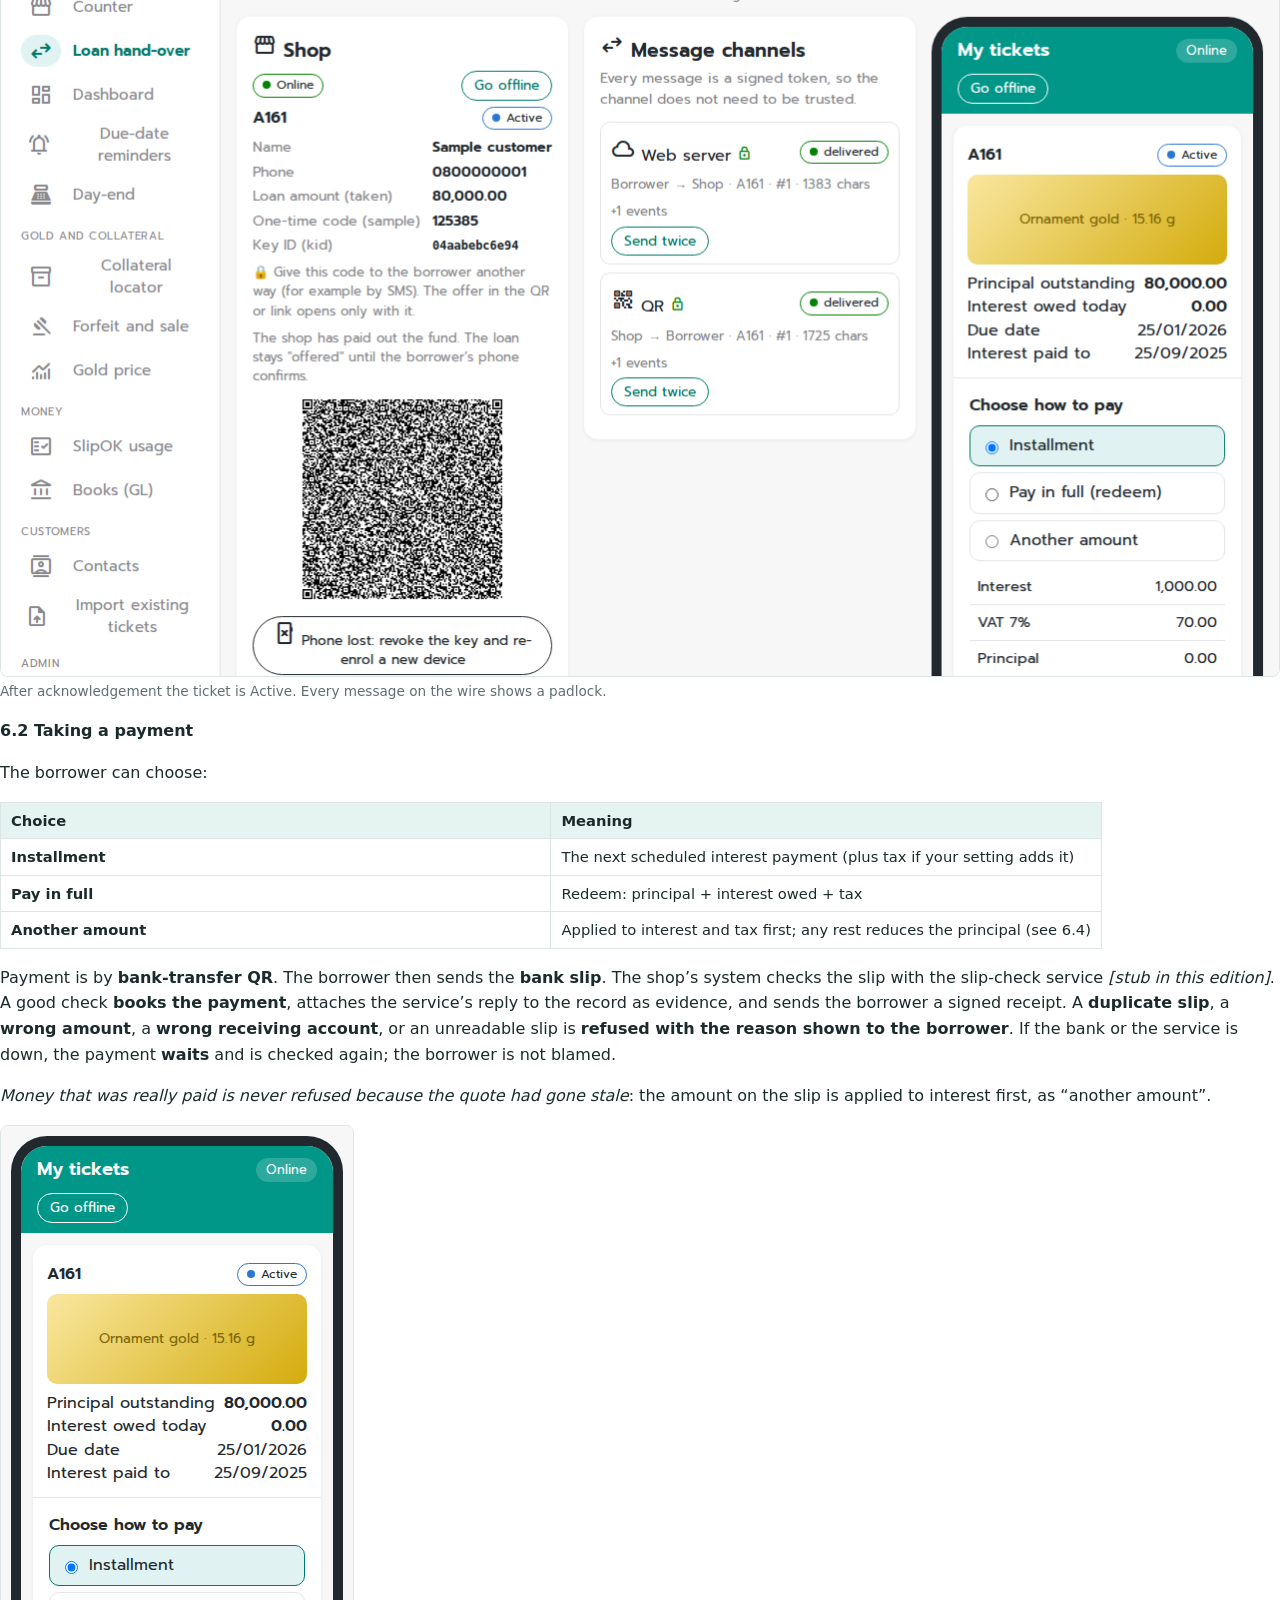
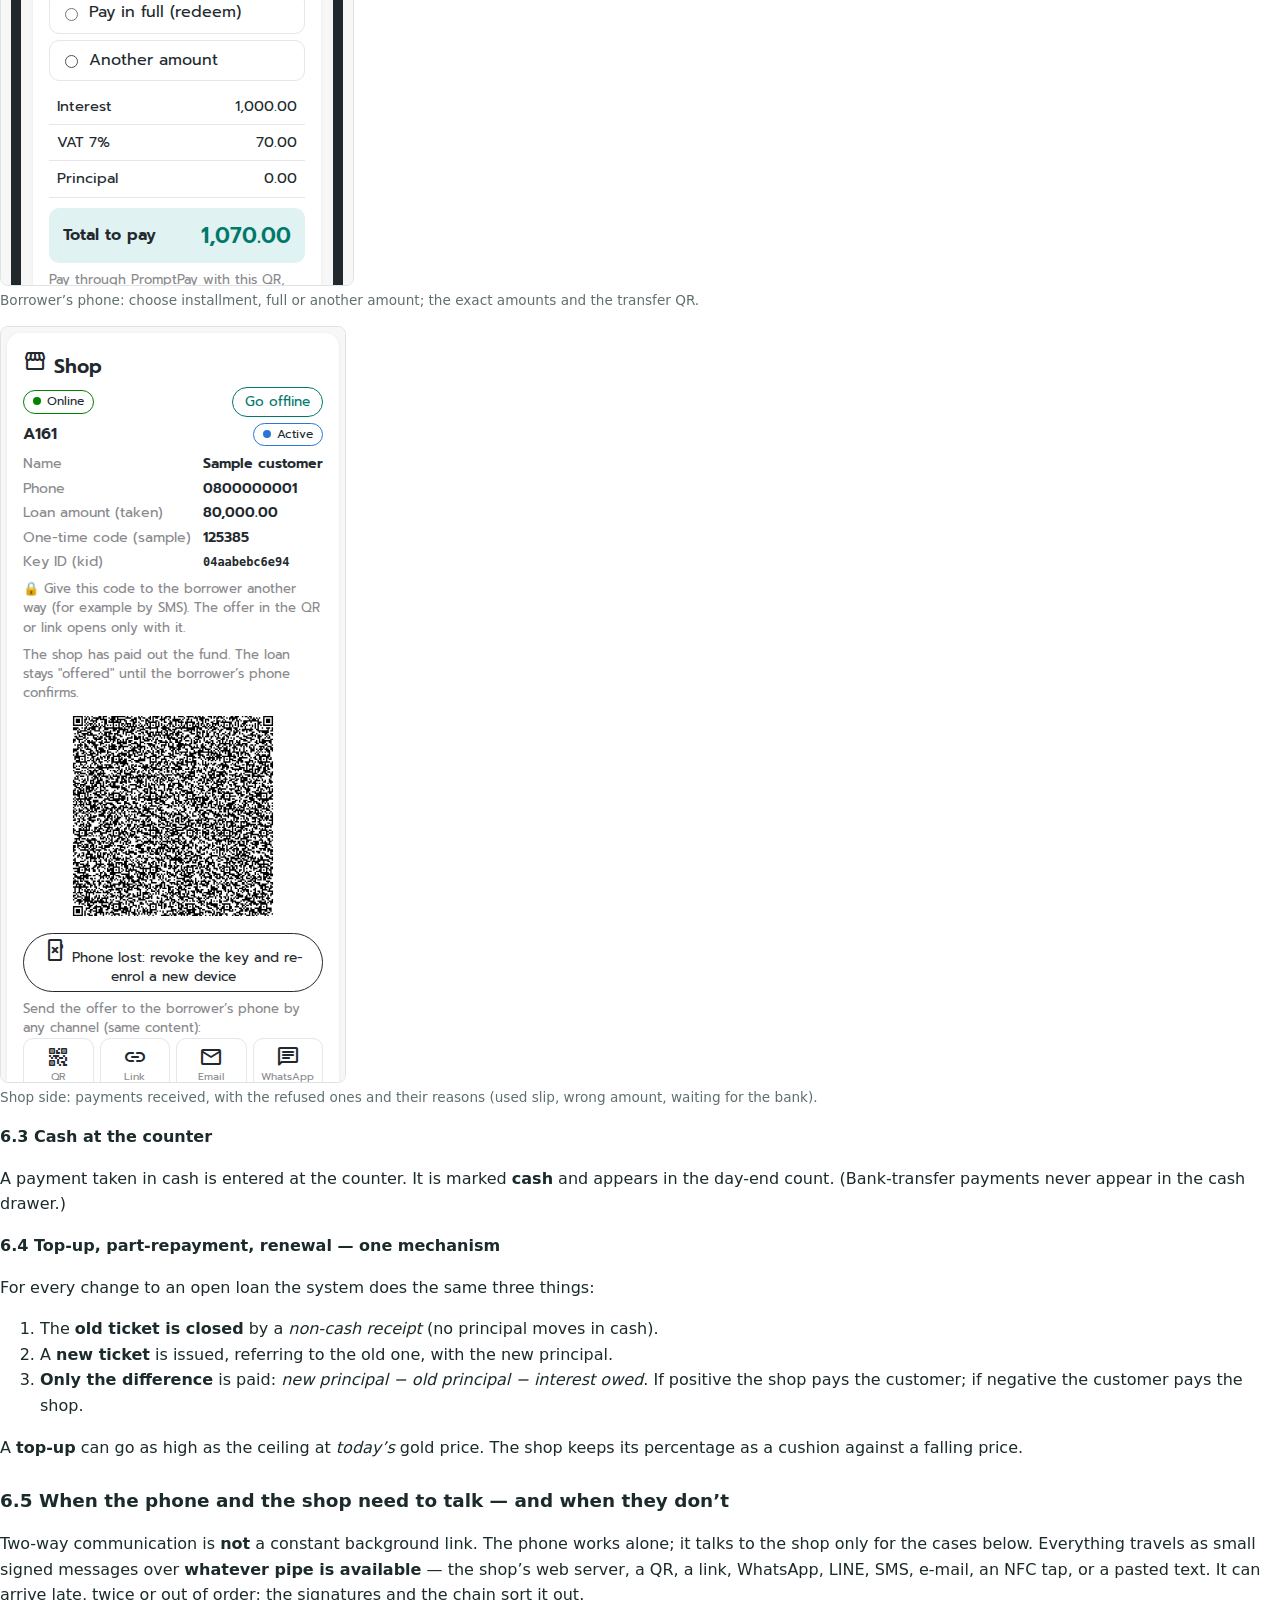
==== commit 3f4bc80a: "Manual: Appendix A, cost comparison estimate of others in Thailand (cursory, assumptions flagged) Co" ====
--- a/manual/index.html
+++ b/manual/index.html
@@ -120,6 +120,36 @@
 <li><a href="#troubleshooting" id="toc-troubleshooting">15.
 Troubleshooting</a></li>
 <li><a href="#glossary" id="toc-glossary">16. Glossary</a></li>
+<li><a
+href="#appendix-a.-cost-comparison-estimate-of-others-in-thailand"
+id="toc-appendix-a.-cost-comparison-estimate-of-others-in-thailand">Appendix
+A. Cost comparison estimate of others in Thailand</a>
+<ul>
+<li><a href="#a.1-the-shop-being-priced-an-assumption"
+id="toc-a.1-the-shop-being-priced-an-assumption">A.1 The shop being
+priced (an assumption)</a></li>
+<li><a href="#a.2-who-is-being-compared"
+id="toc-a.2-who-is-being-compared">A.2 Who is being compared</a></li>
+<li><a href="#a.3-ballpark-running-cost-per-month-per-shop"
+id="toc-a.3-ballpark-running-cost-per-month-per-shop">A.3 Ballpark
+running cost per month, per shop</a></li>
+<li><a href="#a.4-cloud-price-points-behind-the-numbers"
+id="toc-a.4-cloud-price-points-behind-the-numbers">A.4 Cloud price
+points behind the numbers</a></li>
+<li><a href="#a.5-what-this-system-needs-from-the-cloud-if-anything"
+id="toc-a.5-what-this-system-needs-from-the-cloud-if-anything">A.5 What
+this system needs from the cloud, if anything</a></li>
+<li><a href="#a.6-one-off-costs-mostly-guesses"
+id="toc-a.6-one-off-costs-mostly-guesses">A.6 One-off costs (mostly
+guesses)</a></li>
+<li><a
+href="#a.7-business-models-how-each-earns-and-what-that-means-for-us"
+id="toc-a.7-business-models-how-each-earns-and-what-that-means-for-us">A.7
+Business models (how each earns, and what that means for us)</a></li>
+<li><a href="#a.8-what-would-change-these-numbers"
+id="toc-a.8-what-would-change-these-numbers">A.8 What would change these
+numbers</a></li>
+</ul></li>
 </ul>
 </nav>
 <h1 id="about-this-manual">0. About this manual</h1>
@@ -1534,5 +1564,300 @@
 </tr>
 </tbody>
 </table>
+<hr />
+<h1
+id="appendix-a.-cost-comparison-estimate-of-others-in-thailand">Appendix
+A. Cost comparison estimate of others in Thailand</h1>
+<blockquote>
+<p><strong>Read this first — it is a cursory analysis.</strong> I could
+find <strong>no published price list for any Thai pawn or
+sale-with-redemption software</strong>; the one Thai vendor listing I
+found is a custom-built program priced on request (<a
+href="https://www.yellowpages.co.th/lp/agencygenius/catalog/item/800404930003">Agencygenius
+listing</a>). Figures below mix a few <strong>sourced</strong> numbers
+with many <strong>assumptions</strong>, and each line says which it is.
+Exchange rate assumed: <strong>1 USD ≈ 35 THB</strong>.
+<strong>Corrections are welcome and expected</strong>: if you know a
+real quote or a wrong figure, send it and this appendix will be
+corrected. Do not use it as a quotation.</p>
+</blockquote>
+<h2 id="a.1-the-shop-being-priced-an-assumption">A.1 The shop being
+priced (an assumption)</h2>
+<p>One shop, 2–4 staff, about <strong>300 open tickets</strong>, about
+<strong>60 new tickets</strong> and <strong>250 payments</strong> a
+month, of which about <strong>150 payments come with a slip to
+check</strong>, and about <strong>40 reminder or offer messages</strong>
+a month. A busier shop scales some lines below, and not others.</p>
+<h2 id="a.2-who-is-being-compared">A.2 Who is being compared</h2>
+<table>
+<colgroup>
+<col style="width: 33%" />
+<col style="width: 33%" />
+<col style="width: 33%" />
+</colgroup>
+<thead>
+<tr class="header">
+<th>Option</th>
+<th>What it is</th>
+<th>Evidence</th>
+</tr>
+</thead>
+<tbody>
+<tr class="odd">
+<td><strong>This system</strong></td>
+<td>Local-first; no cloud server needed for the core</td>
+<td>This manual</td>
+</tr>
+<tr class="even">
+<td><strong>Thai custom-built pawn software</strong></td>
+<td>A vendor builds and hosts a loan-management program for
+sale-with-redemption and pawn</td>
+<td>Listing exists, <strong>price on request</strong></td>
+</tr>
+<tr class="odd">
+<td><strong>Hosted pawn SaaS (overseas benchmark)</strong></td>
+<td>Bravo / PawnMaster (US)</td>
+<td><a
+href="https://www.getapp.com/pawn-shop-software/a/pawnmaster">Bravo
+listing from about USD 79 a month</a> — US law, US shops</td>
+</tr>
+<tr class="even">
+<td><strong>Open-source microfinance</strong></td>
+<td>Apache Fineract + Mifos X, with an <a
+href="https://docs.mifos.org/staff-ui-platforms/fineract-1.x/mobile-field-officer-applications/android-client">Android
+field-officer app with offline mode</a></td>
+<td>General loan book, <strong>not</strong> pawn or collateral
+specific</td>
+</tr>
+<tr class="odd">
+<td><strong>The partner’s existing app (QuickGold)</strong></td>
+<td>A hand-coded app (about a year, from my notes)</td>
+<td>No price known</td>
+</tr>
+</tbody>
+</table>
+<p>Other lending SaaS products and other Thai vendors were
+<strong>not</strong> researched.</p>
+<h2 id="a.3-ballpark-running-cost-per-month-per-shop">A.3 Ballpark
+running cost per month, per shop</h2>
+<table>
+<colgroup>
+<col style="width: 20%" />
+<col style="width: 20%" />
+<col style="width: 20%" />
+<col style="width: 20%" />
+<col style="width: 20%" />
+</colgroup>
+<thead>
+<tr class="header">
+<th>Line</th>
+<th>This system</th>
+<th>Custom-built, vendor-hosted</th>
+<th>Hosted SaaS (benchmark)</th>
+<th>Open-source, self-hosted</th>
+</tr>
+</thead>
+<tbody>
+<tr class="odd">
+<td><strong>Cloud for the core</strong></td>
+<td><strong>0</strong> — runs on the shop’s own devices</td>
+<td>Included in vendor fee, or about <strong>1,500–2,500</strong> if you
+host (see A.4)</td>
+<td>Included in the subscription</td>
+<td>about <strong>1,400–2,800</strong> (assumed 2 vCPU / 4–8 GB
+machine)</td>
+</tr>
+<tr class="even">
+<td><strong>Subscription or support</strong></td>
+<td>0 (optional hosting add-on, A.5)</td>
+<td>assumed <strong>10–20% of build cost a year</strong></td>
+<td>about <strong>2,800</strong> (USD 79, <strong>sourced, US</strong>);
+Thai price unknown</td>
+<td>0 licence; implementation partner on retainer,
+<strong>assumed</strong></td>
+</tr>
+<tr class="odd">
+<td><strong>Slip checking (SlipOK)</strong></td>
+<td><strong>0–350</strong> (sourced from the vendor’s plans: free for
+100 slips, 1.00 THB over; 350 for 500 slips)</td>
+<td>same</td>
+<td>same</td>
+<td>same</td>
+</tr>
+<tr class="even">
+<td><strong>Reminders</strong></td>
+<td><strong>0</strong> — the borrower’s phone reminds itself; shop-side
+messages only for late tickets</td>
+<td>per message</td>
+<td>per message</td>
+<td>per message</td>
+</tr>
+<tr class="odd">
+<td><strong>Messages: LINE / SMS</strong></td>
+<td>SMS about <strong>0.15–0.30 THB</strong> each (<a
+href="https://member.thaibulksms.com/en/">third-party price pages</a>);
+LINE official account: free tier, or about 1,200 THB (15,000 messages)
+per <a href="https://thestandard.co/?p=273801">older news</a> —
+<strong>check LINE’s current price</strong></td>
+<td>same</td>
+<td>same</td>
+<td>same</td>
+</tr>
+<tr class="even">
+<td><strong>Bank / gateway fees</strong></td>
+<td>Ordinary PromptPay transfers: <strong>ask your bank</strong> (not
+verified)</td>
+<td>same, plus gateway fees if used</td>
+<td>same</td>
+<td>same</td>
+</tr>
+<tr class="odd">
+<td><strong>Approximate total</strong></td>
+<td><strong>about 0–1,000</strong></td>
+<td><strong>about 2,000–5,000+</strong></td>
+<td><strong>about 3,000–5,000+</strong> (assumed for Thailand)</td>
+<td><strong>about 2,000–5,000+</strong> plus support</td>
+</tr>
+</tbody>
+</table>
+<h2 id="a.4-cloud-price-points-behind-the-numbers">A.4 Cloud price
+points behind the numbers</h2>
+<p>Third-party price trackers (not AWS’s own pages) put <strong>Amazon’s
+Bangkok region</strong> at about <strong>USD 0.024 an hour for a small
+server (t3.small), roughly USD 17 a month</strong>, and about
+<strong>USD 18 a month for a small PostgreSQL database</strong>, compute
+only (<a href="https://aws-pricing.com/t3.small.html">t3.small
+tracker</a>, <a
+href="https://www.bytebase.com/dbcost/rds/instance/db.t3.micro/">database
+tracker</a>). Storage, backups and data transfer are extra. At 35 THB
+per USD that is about <strong>610 + 630 ≈ 1,240 THB</strong> before
+storage and transfer, which is why a hosted custom build lands near
+<strong>1,500–2,500 THB a month</strong>. A shop’s data is small (a few
+megabytes a year), so the cost is the machine, not the data.</p>
+<h2 id="a.5-what-this-system-needs-from-the-cloud-if-anything">A.5 What
+this system needs from the cloud, if anything</h2>
+<ul>
+<li><strong>The core:</strong> nothing. Plain files from any web host,
+or the shop’s own computer.</li>
+<li><strong>Optional, per shop:</strong> a small always-on program for
+the <strong>journal and backup store</strong> and, if the slip service
+cannot be called straight from a browser, a <strong>relay</strong> for
+the slip check. One small server (about USD 5–17 a month, assumed
+175–600 THB) can serve <strong>many</strong> shops because each shop’s
+data is encrypted and tiny.</li>
+<li><strong>So the marginal cloud cost per shop is a few tens of baht a
+month</strong>, against the per-shop cost of a dedicated hosted app.
+This is an <strong>estimate</strong>, not a measurement.</li>
+</ul>
+<h2 id="a.6-one-off-costs-mostly-guesses">A.6 One-off costs (mostly
+guesses)</h2>
+<table>
+<colgroup>
+<col style="width: 33%" />
+<col style="width: 33%" />
+<col style="width: 33%" />
+</colgroup>
+<thead>
+<tr class="header">
+<th>Item</th>
+<th>Ballpark</th>
+<th>Basis</th>
+</tr>
+</thead>
+<tbody>
+<tr class="odd">
+<td><strong>This system: to go from demonstration to production</strong>
+(real ledger posting, real hosting, slip-service connection, legal and
+accounting review, security review)</td>
+<td><strong>not estimated</strong> — likely <strong>a few
+person-months</strong> plus professional fees</td>
+<td><strong>My guess</strong>, not quoted; depends on scope and on
+counsel and accountant findings</td>
+</tr>
+<tr class="even">
+<td><strong>Custom-built vendor program</strong></td>
+<td><strong>assumed THB 150,000–600,000</strong></td>
+<td>Assumption: Thai vendors quote on request</td>
+</tr>
+<tr class="odd">
+<td><strong>Hosted SaaS onboarding</strong></td>
+<td><strong>assumed THB 10,000–50,000</strong></td>
+<td>Assumption</td>
+</tr>
+<tr class="even">
+<td><strong>Open-source implementation for pawn and gold</strong></td>
+<td><strong>assumed THB 300,000–1,000,000+</strong></td>
+<td>Assumption; pawn and gold rules are not native to it. A 2026 vendor
+blog gives far larger figures for a <strong>core-banking replacement for
+a microfinance institution</strong> in Africa; it is not comparable to
+one shop</td>
+</tr>
+</tbody>
+</table>
+<h2
+id="a.7-business-models-how-each-earns-and-what-that-means-for-us">A.7
+Business models (how each earns, and what that means for us)</h2>
+<table>
+<colgroup>
+<col style="width: 33%" />
+<col style="width: 33%" />
+<col style="width: 33%" />
+</colgroup>
+<thead>
+<tr class="header">
+<th>Option</th>
+<th>How money is made</th>
+<th>Consequence</th>
+</tr>
+</thead>
+<tbody>
+<tr class="odd">
+<td>Thai custom vendor</td>
+<td>Project fee, then maintenance</td>
+<td>High entry cost; the shop depends on the vendor for change</td>
+</tr>
+<tr class="even">
+<td>Hosted SaaS</td>
+<td>Monthly subscription per shop or seat</td>
+<td>Low entry cost; ongoing cost never ends; data sits with the
+vendor</td>
+</tr>
+<tr class="odd">
+<td>Open-source microfinance</td>
+<td>Services: implementation, hosting, support</td>
+<td>Free to get; real cost is customisation</td>
+</tr>
+<tr class="even">
+<td><strong>This system</strong></td>
+<td>The software is open (MIT, from my notes); money would come from
+<strong>implementation, hosting of the optional journal and backup,
+support, and keeping the Thai rules current</strong></td>
+<td>Very low running cost for the shop, but <strong>no licence fee to
+rely on</strong>: a competitor can copy the code, so the lasting value
+is trust, support and up-to-date rules</td>
+</tr>
+</tbody>
+</table>
+<p><strong>Pricing idea (an assumption to test, not a
+recommendation):</strong> a one-time setup fee, plus a small monthly fee
+for the optional journal and backup hosting that covers its tiny cost
+and support, with SlipOK and messaging passed through at cost. A shop
+could then run for a fraction of a per-seat subscription.</p>
+<h2 id="a.8-what-would-change-these-numbers">A.8 What would change these
+numbers</h2>
+<ul>
+<li>A <strong>real quote</strong> from the Thai vendor, or a Thai SaaS
+price list.</li>
+<li>Whether the <strong>slip service accepts calls from a
+browser</strong> (decides whether the relay exists).</li>
+<li>The shop’s <strong>actual volume</strong> (more slips raise the
+slip-check line; more late tickets raise the message line).</li>
+<li><strong>Legal and accounting requirements</strong> that may force a
+hosted, audited ledger.</li>
+<li><strong>Exchange rate and cloud price changes</strong>; the tracker
+pages used here were third-party and of mixed dates.</li>
+</ul>
+<p><strong>To correct this appendix:</strong> send the figure, where it
+comes from, and which line it replaces.</p>
 </body>
 </html>
